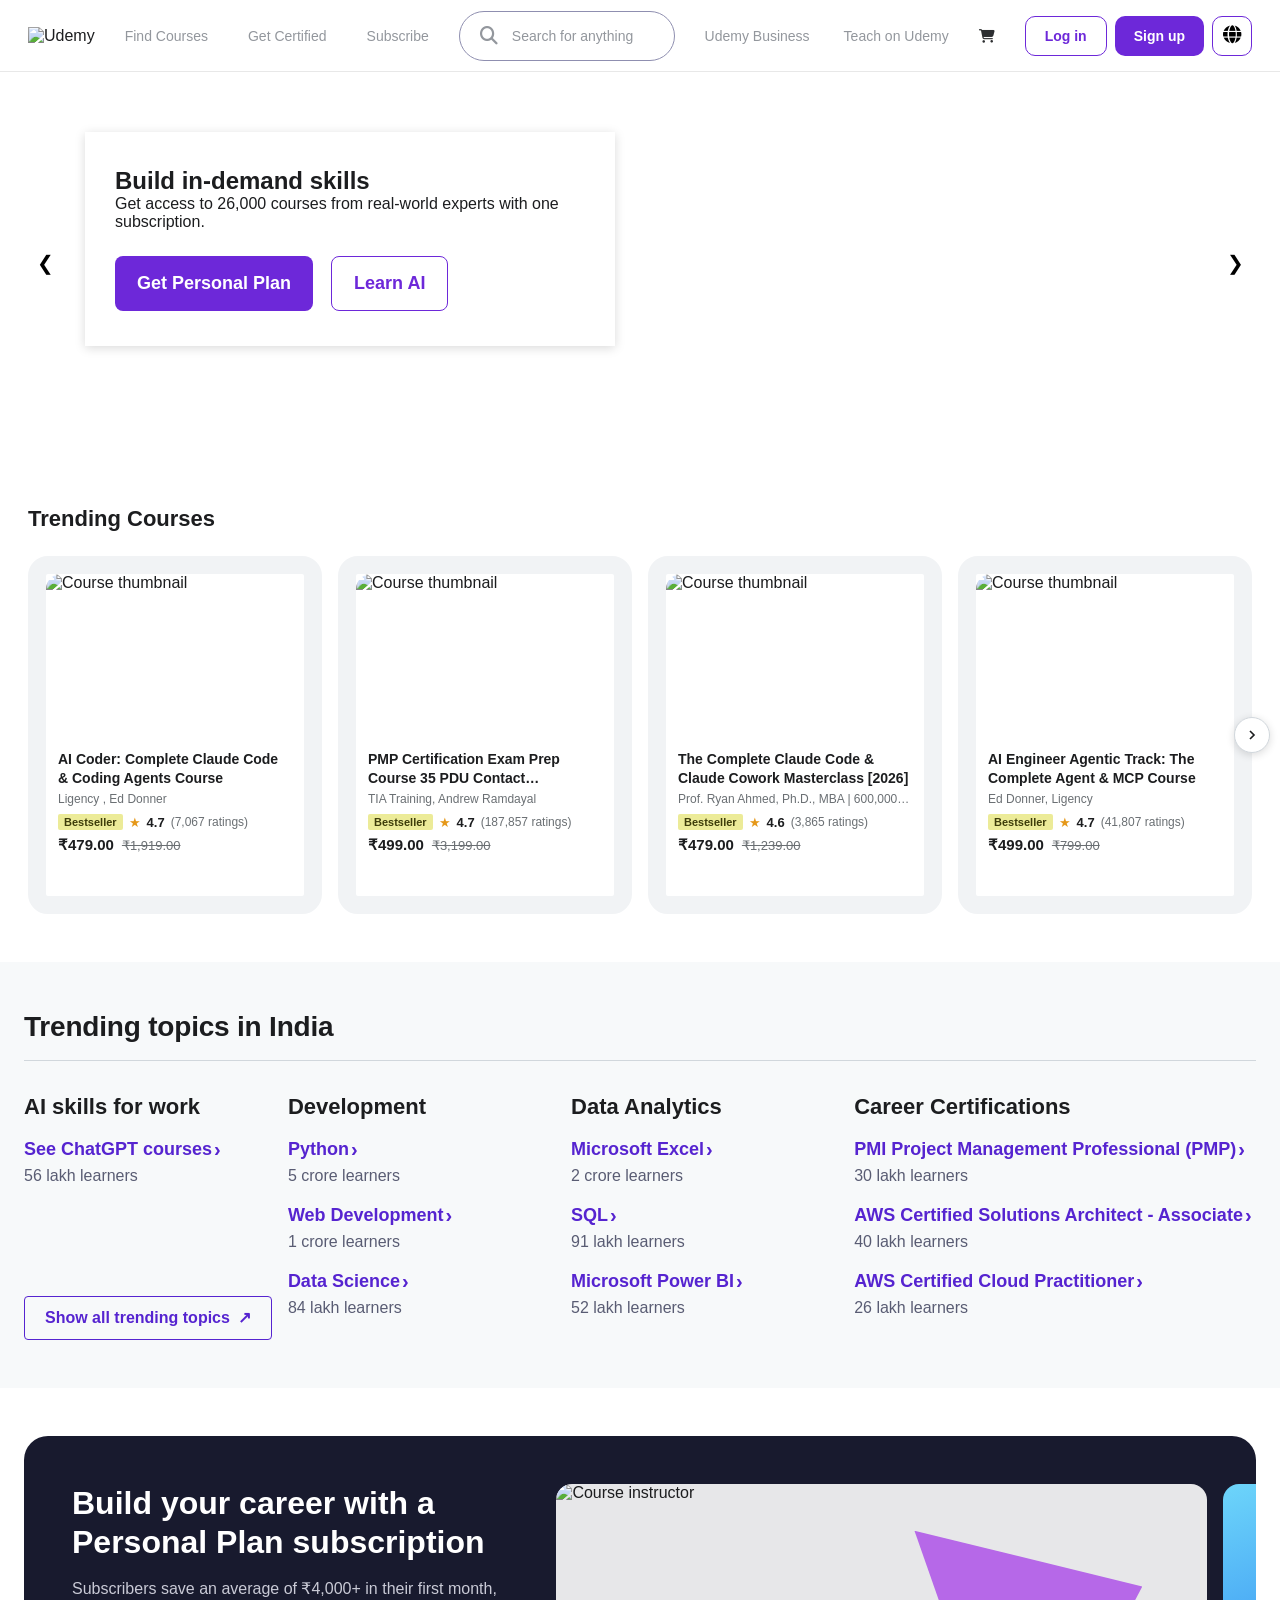
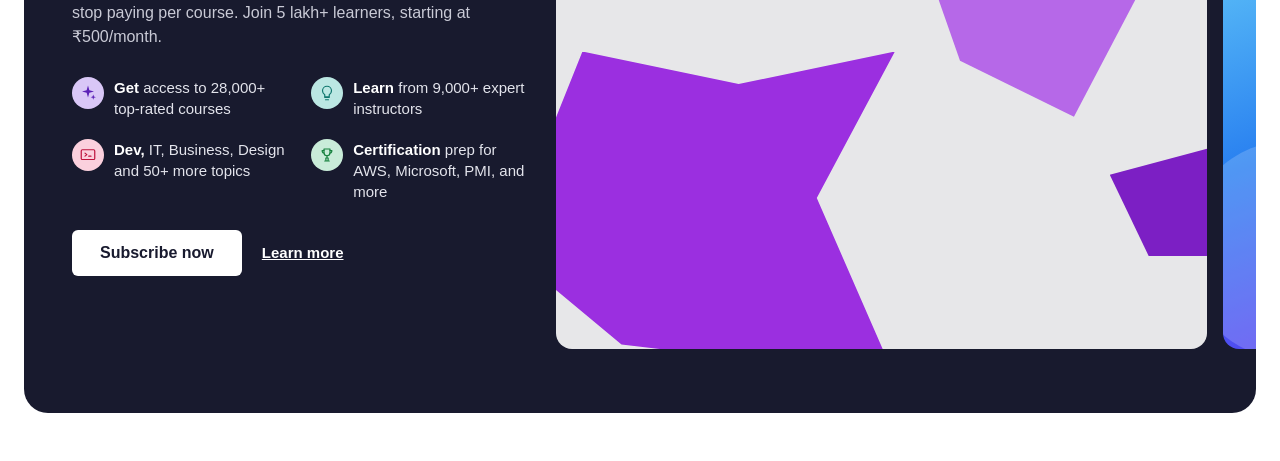
==== index.html @ 100ac258 "first commit" ====
<!DOCTYPE html>
<html lang="en">

<head>
    <meta charset="UTF-8">
    <meta name="viewport" content="width=device-width, initial-scale=1.0">
    <title>Udemy Navbar Clone</title>

    <link rel="stylesheet" href="https://cdnjs.cloudflare.com/ajax/libs/font-awesome/6.5.1/css/all.min.css">

    <link rel="stylesheet" href="style.css">
</head>

<body>

    <nav class="navbar">

        <div class="logo">
            <img src="https://frontends.udemycdn.com/frontends-homepage/staticx/udemy/images/v7/logo-udemy.svg"
                alt="Udemy">
        </div>

        <ul class="nav-links">
            <li><a href="#">Find Courses</a></li>
            <li><a href="#">Get Certified</a></li>
            <li><a href="#">Subscribe</a></li>
        </ul>

        <div class="search-box">
            <i class="fa-solid fa-magnifying-glass"></i>
            <input type="text" placeholder="Search for anything">
        </div>

        <div class="right-links">
            <a href="#">Udemy Business</a>
            <a href="#">Teach on Udemy</a>
        </div>

        <div class="cart">
            <i class="fa-solid fa-cart-shopping"></i>
        </div>

        <div class="right-actions">
        <button class="login-btn">Log in</button>

        <button class="signup-btn">Sign up</button>

        <button class="lang-btn">
            <i class="fa-solid fa-globe"></i>
        </button>
        </div>

    </nav>

    <!-- Section 1 -->
    <section class="hero-slider">
    <button class="nav-btn prev">&#10094;</button>

    <div class="slides">
        <!-- Slide 1 -->
        <div class="slide active slide-1">
            <div class="content-box1">
                <h1>Build in-demand skills</h1>
                <p>
                    Get access to 26,000 courses from real-world experts
                    with one subscription.
                </p>

                <div class="btn-group">
                    <button class="primary-btn">Get Personal Plan</button>
                    <button class="secondary-btn">Learn AI</button>
                </div>
            </div>
        </div>

        <!-- Slide 2 -->
        <div class="slide slide-2">
            <div class="content-box2">
                <h1>Courses from ₹479.00</h1>
                <p>
                    Start building your learning routine today.
                    Offer ends June 18.
                </p>
            </div>
        </div>
    </div>

    <button class="nav-btn next">&#10095;</button>
</section>

<!-- Section 2 -->
<section class="courses-section">
  <h2 class="section-heading">Trending Courses</h2>
 
  <div class="slider-wrapper">
    <!-- Left Arrow -->
    <button class="arrow arrow-left" id="arrowLeft" aria-label="Previous">
      <svg viewBox="0 0 24 24" fill="none" stroke="currentColor" stroke-width="2.5">
        <polyline points="15 18 9 12 15 6"/>
      </svg>
    </button>
 
    <!-- Track clip (hides cards outside view; popups overflow via z-index) -->
    <div class="slider-clip" id="sliderClip">
    <div class="slider-track" id="sliderTrack">
 
      <!-- Card 1 -->
      <div class="course-card" data-index="0">
        <div class="card-thumb">
  <img src="https://img-c.udemycdn.com/course/240x135/7053781_bd4d.jpg" alt="Course thumbnail" style="width:100%;height:100%;object-fit:cover;display:block;">
</div>
        <div class="card-body">
          <div class="card-title">AI Coder: Complete Claude Code &amp; Coding Agents Course</div>
          <div class="card-author">Ligency , Ed Donner</div>
          <div class="card-meta">
            <span class="badge">Bestseller</span>
            <span class="star">★</span>
            <span class="rating-num">4.7</span>
            <span class="rating-count">(7,067 ratings)</span>
          </div>
          <div class="card-price">
            <span class="price-now">₹479.00</span>
            <span class="price-old">₹1,919.00</span>
          </div>
        </div>
        <!-- Popup -->
        <div class="popup">
          <div class="popup-title">AI Coder: Complete Claude Code &amp; Coding Agents Course</div>
          <div class="popup-meta-row">
            <span class="badge badge-green">Bestseller</span>
            <span class="popup-updated">Updated <strong>May 2026</strong></span>
          </div>
          <div class="popup-stats">29.5 total hours · All Levels · Subtitles</div>
          <div class="popup-desc">Complete AI Coder training with Claude Code, coding agents, and multi-model workflows.</div>
          <ul class="popup-bullets">
            <li>Build full coding agents from scratch using Claude</li>
            <li>Master agentic workflows and multi-step pipelines</li>
            <li>Deploy real-world AI-powered coding tools</li>
          </ul>
          <button class="popup-cta">Add to cart</button>
        </div>
      </div>
 
      <!-- Card 2 -->
      <div class="course-card" data-index="1">
        <div class="card-thumb">
  <img src="https://img-c.udemycdn.com/course/240x135/1759114_873a_14.jpg" alt="Course thumbnail" style="width:100%;height:100%;object-fit:cover;display:block;">
</div>
        <div class="card-body">
          <div class="card-title">PMP Certification Exam Prep Course 35 PDU Contact Hours/PDU</div>
          <div class="card-author">TIA Training, Andrew Ramdayal</div>
          <div class="card-meta">
            <span class="badge">Bestseller</span>
            <span class="star">★</span>
            <span class="rating-num">4.7</span>
            <span class="rating-count">(187,857 ratings)</span>
          </div>
          <div class="card-price">
            <span class="price-now">₹499.00</span>
            <span class="price-old">₹3,199.00</span>
          </div>
        </div>
        <div class="popup">
          <div class="popup-title">PMP Certification Exam Prep Course 35 PDU Contact Hours/PDU</div>
          <div class="popup-meta-row">
            <span class="badge badge-green">Bestseller</span>
            <span class="popup-updated">Updated <strong>Apr 2026</strong></span>
          </div>
          <div class="popup-stats">35 total hours · All Levels · Subtitles</div>
          <div class="popup-desc">The most comprehensive PMP exam prep with 35 PDU contact hours and real exam simulations.</div>
          <ul class="popup-bullets">
            <li>Pass the PMP exam on your first attempt</li>
            <li>35 PDU contact hours accepted by PMI</li>
            <li>500+ practice questions with detailed explanations</li>
          </ul>
          <button class="popup-cta">Add to cart</button>
        </div>
      </div>
 
      <!-- Card 3 -->
      <div class="course-card" data-index="2">
        <div class="card-thumb">
  <img src="https://img-c.udemycdn.com/course/240x135/7066971_118a_4.jpg" alt="Course thumbnail" style="width:100%;height:100%;object-fit:cover;display:block;">
</div>
        <div class="card-body">
          <div class="card-title">The Complete Claude Code &amp; Claude Cowork Masterclass [2026]</div>
          <div class="card-author">Prof. Ryan Ahmed, Ph.D., MBA | 600,000+ Stude...</div>
          <div class="card-meta">
            <span class="badge">Bestseller</span>
            <span class="star">★</span>
            <span class="rating-num">4.6</span>
            <span class="rating-count">(3,865 ratings)</span>
          </div>
          <div class="card-price">
            <span class="price-now">₹479.00</span>
            <span class="price-old">₹1,239.00</span>
          </div>
        </div>
        <div class="popup">
          <div class="popup-title">The Complete Claude Code &amp; Claude Cowork Masterclass [2026]</div>
          <div class="popup-meta-row">
            <span class="badge badge-green">Bestseller</span>
            <span class="popup-updated">Updated <strong>May 2026</strong></span>
          </div>
          <div class="popup-stats">22 total hours · Beginner · Subtitles</div>
          <div class="popup-desc">Master Claude Code and Claude Cowork for agentic AI development and autonomous workflows.</div>
          <ul class="popup-bullets">
            <li>Use Claude Code for real-world software projects</li>
            <li>Automate workflows with Claude Cowork</li>
            <li>Build agentic pipelines end-to-end</li>
          </ul>
          <button class="popup-cta">Add to cart</button>
        </div>
      </div>
 
      <!-- Card 4 -->
      <div class="course-card" data-index="3">
        <div class="card-thumb">
  <img src="https://img-c.udemycdn.com/course/240x135/6566789_2e8a_10.jpg" alt="Course thumbnail" style="width:100%;height:100%;object-fit:cover;display:block;">
</div>
        <div class="card-body">
          <div class="card-title">AI Engineer Agentic Track: The Complete Agent &amp; MCP Course</div>
          <div class="card-author">Ed Donner, Ligency</div>
          <div class="card-meta">
            <span class="badge">Bestseller</span>
            <span class="star">★</span>
            <span class="rating-num">4.7</span>
            <span class="rating-count">(41,807 ratings)</span>
          </div>
          <div class="card-price">
            <span class="price-now">₹499.00</span>
            <span class="price-old">₹799.00</span>
          </div>
        </div>
        <div class="popup">
          <div class="popup-title">AI Engineer Agentic Track: The Complete Agent &amp; MCP Course</div>
          <div class="popup-meta-row">
            <span class="badge badge-green">Bestseller</span>
            <span class="popup-updated">Updated <strong>Jun 2026</strong></span>
          </div>
          <div class="popup-stats">18 total hours · Intermediate · Subtitles</div>
          <div class="popup-desc">Build production-ready AI agents and master the Model Context Protocol (MCP) from scratch.</div>
          <ul class="popup-bullets">
            <li>Design and deploy autonomous AI agents</li>
            <li>Implement MCP for multi-model coordination</li>
            <li>Integrate agents with real-world APIs</li>
          </ul>
          <button class="popup-cta">Add to cart</button>
        </div>
      </div>
 
      <!-- Card 5 -->
      <div class="course-card" data-index="4">
        <div class="card-thumb">
  <img src="https://img-c.udemycdn.com/course/240x135/2776760_f176_10.jpg" alt="Course thumbnail" style="width:100%;height:100%;object-fit:cover;display:block;">
</div>
        <div class="card-body">
          <div class="card-title">The AI Engineer Course 2026: Complete AI Engineer Bootcamp</div>
          <div class="card-author">365 Careers</div>
          <div class="card-meta">
            <span class="badge">Bestseller</span>
            <span class="star">★</span>
            <span class="rating-num">4.6</span>
            <span class="rating-count">(21,784 ratings)</span>
          </div>
          <div class="card-price">
            <span class="price-now">₹499.00</span>
            <span class="price-old">₹3,089.00</span>
          </div>
        </div>
        <div class="popup">
          <div class="popup-title">The AI Engineer Course 2026: Complete AI Engineer Bootcamp</div>
          <div class="popup-meta-row">
            <span class="badge badge-green">Bestseller</span>
            <span class="popup-updated">Updated <strong>May 2026</strong></span>
          </div>
          <div class="popup-stats">29.5 total hours · All Levels · Subtitles</div>
          <div class="popup-desc">Complete AI Engineer Training: Python, NLP, Transformers, LLMs, LangChain, Hugging Face, APIs</div>
          <ul class="popup-bullets">
            <li>The course provides the entire toolbox you need to become an AI Engineer</li>
            <li>Understand key Artificial Intelligence concepts and build a solid foundation</li>
            <li>Start coding in Python and learn how to use it for NLP and AI</li>
          </ul>
          <button class="popup-cta">Add to cart</button>
        </div>
      </div>
 
      <!-- Card 6 -->
      <div class="course-card" data-index="5">
        <div class="card-thumb">
  <img src="https://img-c.udemycdn.com/course/240x135/6100015_1979_5.jpg" alt="Course thumbnail" style="width:100%;height:100%;object-fit:cover;display:block;">
</div>
        <div class="card-body">
          <div class="card-title">Machine Learning A-Z: AI, Python &amp; R + ChatGPT Bonus [2026]</div>
          <div class="card-author">Kirill Eremenko, Hadelin de Ponteves</div>
          <div class="card-meta">
            <span class="badge">Bestseller</span>
            <span class="star">★</span>
            <span class="rating-num">4.5</span>
            <span class="rating-count">(182,310 ratings)</span>
          </div>
          <div class="card-price">
            <span class="price-now">₹479.00</span>
            <span class="price-old">₹3,299.00</span>
          </div>
        </div>
        <div class="popup">
          <div class="popup-title">Machine Learning A-Z: AI, Python &amp; R + ChatGPT Bonus [2026]</div>
          <div class="popup-meta-row">
            <span class="badge badge-green">Bestseller</span>
            <span class="popup-updated">Updated <strong>Mar 2026</strong></span>
          </div>
          <div class="popup-stats">44 total hours · All Levels · Subtitles</div>
          <div class="popup-desc">Learn to create Machine Learning algorithms in Python and R with hands-on projects.</div>
          <ul class="popup-bullets">
            <li>Master Machine Learning on Python and R</li>
            <li>Handle advanced ML topics like Reinforcement Learning</li>
            <li>Use ChatGPT as an AI coding companion</li>
          </ul>
          <button class="popup-cta">Add to cart</button>
        </div>
      </div>
 
      <!-- Card 7 -->
      <div class="course-card" data-index="6">
        <div class="card-thumb">
  <img src="https://img-c.udemycdn.com/course/240x135/7029917_06cb.jpg" alt="Course thumbnail" style="width:100%;height:100%;object-fit:cover;display:block;">
</div>
        <div class="card-body">
          <div class="card-title">React – The Complete Guide 2026 (incl. React Router &amp; Redux)</div>
          <div class="card-author">Maximilian Schwarzmüller, Academind</div>
          <div class="card-meta">
            <span class="badge">Bestseller</span>
            <span class="star">★</span>
            <span class="rating-num">4.6</span>
            <span class="rating-count">(218,024 ratings)</span>
          </div>
          <div class="card-price">
            <span class="price-now">₹479.00</span>
            <span class="price-old">₹3,499.00</span>
          </div>
        </div>
        <div class="popup">
          <div class="popup-title">React – The Complete Guide 2026 (incl. React Router &amp; Redux)</div>
          <div class="popup-meta-row">
            <span class="badge badge-green">Bestseller</span>
            <span class="popup-updated">Updated <strong>Apr 2026</strong></span>
          </div>
          <div class="popup-stats">68 total hours · All Levels · Subtitles</div>
          <div class="popup-desc">Dive in and learn React.js from scratch! Learn Reactjs, Hooks, Redux, React Routing, and more.</div>
          <ul class="popup-bullets">
            <li>Build powerful, fast, user-friendly React apps</li>
            <li>Apply React hooks including custom hooks</li>
            <li>Manage state with Redux and React Context</li>
          </ul>
          <button class="popup-cta">Add to cart</button>
        </div>
      </div>
 
      <!-- Card 8 -->
      <div class="course-card" data-index="7">
        <div class="card-thumb">
  <img src="https://img-c.udemycdn.com/course/240x135/5969684_1f82_3.jpg" alt="Course thumbnail" style="width:100%;height:100%;object-fit:cover;display:block;">
</div>
        <div class="card-body">
          <div class="card-title">100 Days of Code: The Complete Python Pro Bootcamp</div>
          <div class="card-author">Dr. Angela Yu, App Brewery</div>
          <div class="card-meta">
            <span class="badge">Bestseller</span>
            <span class="star">★</span>
            <span class="rating-num">4.7</span>
            <span class="rating-count">(312,465 ratings)</span>
          </div>
          <div class="card-price">
            <span class="price-now">₹479.00</span>
            <span class="price-old">₹3,199.00</span>
          </div>
        </div>
        <div class="popup">
          <div class="popup-title">100 Days of Code: The Complete Python Pro Bootcamp</div>
          <div class="popup-meta-row">
            <span class="badge badge-green">Bestseller</span>
            <span class="popup-updated">Updated <strong>Jun 2026</strong></span>
          </div>
          <div class="popup-stats">60 total hours · All Levels · Subtitles</div>
          <div class="popup-desc">Master Python by building 100 projects in 100 days, from web development to data science and AI.</div>
          <ul class="popup-bullets">
            <li>Program in Python professionally</li>
            <li>Build real-world apps: games, apps, websites</li>
            <li>Learn automation, data science, and machine learning</li>
          </ul>
          <button class="popup-cta">Add to cart</button>
        </div>
      </div>
 
    </div><!-- /slider-track -->
    </div><!-- /slider-clip -->
 
    <!-- Right Arrow -->
    <button class="arrow arrow-right" id="arrowRight" aria-label="Next">
      <svg viewBox="0 0 24 24" fill="none" stroke="currentColor" stroke-width="2.5">
        <polyline points="9 18 15 12 9 6"/>
      </svg>
    </button>
  </div>
</section>

<!-- Section 3 -->
  <section class="trending">
    <div class="trending__header">
      <h2 class="trending__heading">Trending topics in India</h2>
    </div>
 
    <div class="trending__grid">
 
      <!-- Column 1: AI skills for work -->
      <div class="topic-col topic-col--ai">
        <h3 class="topic-col__title">AI skills for work</h3>
 
        <div class="topic-item">
          <a href="#" class="topic-item__link">See ChatGPT courses <span class="topic-item__chevron">&rsaquo;</span></a>
          <p class="topic-item__learners">56 lakh learners</p>
        </div>
 
        <button class="show-all-btn">
          Show all trending topics <span class="show-all-btn__icon">&#8599;</span>
        </button>
      </div>
 
      <!-- Column 2: Development -->
      <div class="topic-col">
        <h3 class="topic-col__title">Development</h3>
 
        <div class="topic-item">
          <a href="#" class="topic-item__link">Python <span class="topic-item__chevron">&rsaquo;</span></a>
          <p class="topic-item__learners">5 crore learners</p>
        </div>
 
        <div class="topic-item">
          <a href="#" class="topic-item__link">Web Development <span class="topic-item__chevron">&rsaquo;</span></a>
          <p class="topic-item__learners">1 crore learners</p>
        </div>
 
        <div class="topic-item">
          <a href="#" class="topic-item__link">Data Science <span class="topic-item__chevron">&rsaquo;</span></a>
          <p class="topic-item__learners">84 lakh learners</p>
        </div>
      </div>
 
      <!-- Column 3: Data Analytics -->
      <div class="topic-col">
        <h3 class="topic-col__title">Data Analytics</h3>
 
        <div class="topic-item">
          <a href="#" class="topic-item__link">Microsoft Excel <span class="topic-item__chevron">&rsaquo;</span></a>
          <p class="topic-item__learners">2 crore learners</p>
        </div>
 
        <div class="topic-item">
          <a href="#" class="topic-item__link">SQL <span class="topic-item__chevron">&rsaquo;</span></a>
          <p class="topic-item__learners">91 lakh learners</p>
        </div>
 
        <div class="topic-item">
          <a href="#" class="topic-item__link">Microsoft Power BI <span class="topic-item__chevron">&rsaquo;</span></a>
          <p class="topic-item__learners">52 lakh learners</p>
        </div>
      </div>
 
      <!-- Column 4: Career Certifications -->
      <div class="topic-col topic-col--wide">
        <h3 class="topic-col__title">Career Certifications</h3>
 
        <div class="topic-item">
          <a href="#" class="topic-item__link">PMI Project Management Professional (PMP) <span class="topic-item__chevron">&rsaquo;</span></a>
          <p class="topic-item__learners">30 lakh learners</p>
        </div>
 
        <div class="topic-item">
          <a href="#" class="topic-item__link">AWS Certified Solutions Architect - Associate <span class="topic-item__chevron">&rsaquo;</span></a>
          <p class="topic-item__learners">40 lakh learners</p>
        </div>
 
        <div class="topic-item">
          <a href="#" class="topic-item__link">AWS Certified Cloud Practitioner <span class="topic-item__chevron">&rsaquo;</span></a>
          <p class="topic-item__learners">26 lakh learners</p>
        </div>
      </div>
 
    </div>
  </section>

<!-- Section 4 -->
 <section class="pp-section">
    <div class="pp-card">
 
      <div class="pp-row">
 
        <!-- Text column: 454.4 x 430.93 -->
        <div class="pp-text">
          <h2 class="pp-heading">Build your career with a<br>Personal Plan subscription</h2>
 
          <p class="pp-subcopy">
            Subscribers save an average of &#8377;4,000+ in their first month, stop
            paying per course. Join 5 lakh+ learners, starting at &#8377;500/month.
          </p>
 
          <div class="pp-features">
            <div class="pp-feature">
              <span class="pp-icon pp-icon--purple">
                <svg width="18" height="18" viewBox="0 0 24 24" fill="none">
                  <path d="M12 2L13.8 8.2L20 10L13.8 11.8L12 18L10.2 11.8L4 10L10.2 8.2L12 2Z" fill="currentColor"/>
                  <path d="M19 14L19.9 16.6L22.5 17.5L19.9 18.4L19 21L18.1 18.4L15.5 17.5L18.1 16.6L19 14Z" fill="currentColor"/>
                </svg>
              </span>
              <p><strong>Get</strong> access to 28,000+ top-rated courses</p>
            </div>
 
            <div class="pp-feature">
              <span class="pp-icon pp-icon--teal">
                <svg width="18" height="18" viewBox="0 0 24 24" fill="none">
                  <path d="M9 18H15M10 21H14M12 3C8.7 3 6 5.7 6 9C6 11.2 7.2 13.1 9 14.2V17H15V14.2C16.8 13.1 18 11.2 18 9C18 5.7 15.3 3 12 3Z" stroke="currentColor" stroke-width="1.6" stroke-linecap="round" stroke-linejoin="round"/>
                </svg>
              </span>
              <p><strong>Learn</strong> from 9,000+ expert instructors</p>
            </div>
 
            <div class="pp-feature">
              <span class="pp-icon pp-icon--pink">
                <svg width="18" height="18" viewBox="0 0 24 24" fill="none">
                  <rect x="3" y="5" width="18" height="13" rx="1.5" stroke="currentColor" stroke-width="1.6"/>
                  <path d="M8 9.5L10.5 11.5L8 13.5M13 13.5H16" stroke="currentColor" stroke-width="1.6" stroke-linecap="round" stroke-linejoin="round"/>
                </svg>
              </span>
              <p><strong>Dev,</strong> IT, Business, Design and 50+ more topics</p>
            </div>
 
            <div class="pp-feature">
              <span class="pp-icon pp-icon--mint">
                <svg width="18" height="18" viewBox="0 0 24 24" fill="none">
                  <path d="M8 4H16V9C16 11.2 14.2 13 12 13C9.8 13 8 11.2 8 9V4Z" stroke="currentColor" stroke-width="1.6" stroke-linejoin="round"/>
                  <path d="M16 6H18.5C18.5 8 17 9.3 16 9.3M8 6H5.5C5.5 8 7 9.3 8 9.3M12 13V16M9 20H15M10.5 16H13.5V18.5C13.5 19.3 12.8 20 12 20C11.2 20 10.5 19.3 10.5 18.5V16Z" stroke="currentColor" stroke-width="1.6" stroke-linecap="round" stroke-linejoin="round"/>
                </svg>
              </span>
              <p><strong>Certification</strong> prep for AWS, Microsoft, PMI, and more</p>
            </div>
          </div>
 
          <div class="pp-actions">
            <button class="pp-btn">Subscribe now</button>
            <a href="#" class="pp-link">Learn more</a>
          </div>
        </div>
 
        <!-- Visual column -->
        <div class="pp-visual">
 
          <!-- Main photo: 651 x 465 -->
          <div class="pp-photo">
            <span class="pp-shape pp-shape--1"></span>
            <span class="pp-shape pp-shape--2"></span>
            <span class="pp-shape pp-shape--3"></span>
            <img src="https://encrypted-tbn0.gstatic.com/images?q=tbn:ANd9GcTDhtdyFBlD-p-ZcDNHlPLlvNWn_vE4QTQ8FA&s" alt="Course instructor" class="pp-photo__img">
          </div>
 
          <!-- Decorative bleed panel -->
          <div class="pp-panel">
            <span class="pp-panel__blob pp-panel__blob--1"></span>
            <span class="pp-panel__blob pp-panel__blob--2"></span>
          </div>
 
        </div>
 
      </div>
 
    </div>
  </section>
</body>
<script>
// Section 1
const slides = document.querySelectorAll(".slide");
const next = document.querySelector(".next");
const prev = document.querySelector(".prev");

let index = 0;

function showSlide(i){
    slides.forEach(slide => slide.classList.remove("active"));
    slides[i].classList.add("active");
}

next.addEventListener("click", () => {
    index = (index + 1) % slides.length;
    showSlide(index);
});

prev.addEventListener("click", () => {
    index = (index - 1 + slides.length) % slides.length;
    showSlide(index);
});

setInterval(() => {
    index = (index + 1) % slides.length;
    showSlide(index);
}, 5000);

// Section 2
(function () {
  const track      = document.getElementById('sliderTrack');
  const clip       = document.getElementById('sliderClip');
  const arrowLeft  = document.getElementById('arrowLeft');
  const arrowRight = document.getElementById('arrowRight');

  const CARDS_PER_PAGE = 4;
  const CARD_W  = 294;
  const GAP     = 16;
  const STEP    = (CARD_W + GAP) * CARDS_PER_PAGE;  // 1240px

  const cards     = Array.from(track.querySelectorAll('.course-card'));
  const TOTAL     = cards.length;  // 8
  const MAX_PAGE  = Math.ceil(TOTAL / CARDS_PER_PAGE) - 1;  // 1

  let page = 0;

  /* ── Add caret elements to each popup ── */
  cards.forEach(card => {
    const popup = card.querySelector('.popup');
    if (!popup) return;
    const caretL = document.createElement('div');
    caretL.className = 'popup-caret popup-caret-left';
    const caretR = document.createElement('div');
    caretR.className = 'popup-caret popup-caret-right';
    popup.appendChild(caretL);
    popup.appendChild(caretR);
  });

  /* ── Position popup using fixed coords ── */
  function positionPopup(card) {
    const popup = card.querySelector('.popup');
    if (!popup) return;

    const rect     = card.getBoundingClientRect();
    const popupW   = 300;
    const margin   = 10;

    // Determine which side based on current page visible window
    const firstVisible = page * CARDS_PER_PAGE;
    const lastVisible  = firstVisible + CARDS_PER_PAGE - 1;
    const cardIndex    = parseInt(card.dataset.index, 10);
    const isLastInRow  = cardIndex === lastVisible;

    const caretL = popup.querySelector('.popup-caret-left');
    const caretR = popup.querySelector('.popup-caret-right');

    if (isLastInRow) {
      // Open to the LEFT
      popup.style.left = (rect.left - popupW - margin) + 'px';
      if (caretL) caretL.style.display = 'none';
      if (caretR) caretR.style.display = 'block';
    } else {
      // Open to the RIGHT
      popup.style.left = (rect.right + margin) + 'px';
      if (caretL) caretL.style.display = 'block';
      if (caretR) caretR.style.display = 'none';
    }

    popup.style.top = rect.top + 'px';

    // Clamp vertically so popup doesn't go below viewport
    const popupH = popup.offsetHeight || 340;
    const maxTop = window.innerHeight - popupH - 10;
    if (rect.top > maxTop) {
      popup.style.top = Math.max(10, maxTop) + 'px';
    }
  }

  /* ── Attach hover listeners ── */
  cards.forEach(card => {
    card.addEventListener('mouseenter', () => positionPopup(card));
    card.addEventListener('mousemove',  () => positionPopup(card));
  });

  /* ── Render: slide + arrows ── */
  function render(animate) {
    const offset = page * STEP;
    if (animate === false) {
      track.style.transition = 'none';
    } else {
      track.style.transition = 'transform 0.4s cubic-bezier(0.4,0,0.2,1)';
    }
    track.style.transform = `translateX(-${offset}px)`;

    arrowLeft.classList.toggle('hidden', page === 0);
    arrowRight.classList.toggle('hidden', page >= MAX_PAGE);
  }

  /* ── Arrow clicks ── */
  arrowRight.addEventListener('click', () => {
    if (page < MAX_PAGE) { page++; render(); }
  });
  arrowLeft.addEventListener('click', () => {
    if (page > 0) { page--; render(); }
  });

  /* ── Keyboard ── */
  document.addEventListener('keydown', e => {
    if (e.key === 'ArrowRight') arrowRight.click();
    if (e.key === 'ArrowLeft')  arrowLeft.click();
  });

  /* ── Init ── */
  // Set track total width to hold all 8 cards
  track.style.width    = `${TOTAL * CARD_W + (TOTAL - 1) * GAP}px`;
  track.style.minWidth = track.style.width;

  render(false);
})();
</script>
</html>
---- style.css ----
*{
    margin:0;
    padding:0;
    box-sizing:border-box;
    font-family: Arial, Helvetica, sans-serif;
}

body{
    background:#fff;
}

.navbar{
    height:72px;
    display:flex;
    align-items:center;
    padding:0 28px;
    gap:30px;
    border-bottom:1px solid #e8e8e8;
}

/* Logo */

.logo img{
    width:108px;
    cursor:pointer;
}

/* Left Menu */

.nav-links{
    display:flex;
    list-style:none;
    gap:40px;
}

.nav-links a{
    text-decoration:none;
    color:#93979d;
    font-size:14px;
    font-weight:400;
}

.nav-links a:hover{
    color:#6d28d9;
}

/* Search */

.search-box{
    flex:1;
    max-width:870px;
    height: 50px;
    border:1px solid #8f8fb0;
    border-radius:999px;
    display:flex;
    align-items:center;
    padding:0 20px;
    gap:14px;
}

.search-box i{
    color:#93979d;
    font-size:18px;
}

.search-box input{
    width:100%;
    border:none;
    outline:none;
    font-size:14px;
    color:#93979d;
}

.search-box input::placeholder{
    color:#93979d;
}

/* Right Links */

.right-links{
    display:flex;
    gap:34px;
    white-space:nowrap;
}

.right-links a{
    text-decoration:none;
    color:#93979d;
    font-size:14px;
}

.right-links a:hover{
    color:#6d28d9;
}

/* Cart */

.cart{
    font-size:14px;
    cursor:pointer;
    color:#2d2f31;
}

/* Buttons */

.login-btn{
    height:40px;
    padding:0 19px;
    border:1px solid #6d28d9;
    background:#fff;
    color:#6d28d9;
    border-radius:10px;
    font-size:14px;
    font-weight:700;
    cursor:pointer;
}

.signup-btn{
    height:40px;
    padding:0 19px;
    border:none;
    background:#6d28d9;
    color:#fff;
    border-radius:10px;
    font-size: 14px;
    font-weight:700;
    cursor:pointer;
}

.lang-btn{
    width:40px;
    height:40px;
    padding: 0 10;
    border:1px solid #6d28d9;
    background:#fff;
    border-radius:10px;
    font-size:18px;
    cursor:pointer;
}

.right-actions{
    display:flex;
    align-items:center;
    gap:8px;
}

/* Section 1 */
.hero-slider{
    width:1280px;
    height:382px;
    margin:0 auto;
    position:relative;
    overflow:hidden;
}

.slides{
    width:100%;
    height:100%;
    position:relative;
}

.slide{
    width:100%;
    height:100%;
    position:absolute;
    top:0;
    left:0;
    opacity:0;
    transition:.5s ease;
    background-size:cover;
    background-position:center;
}

.slide.active{
    opacity:1;
}

.slide-1{
    background:
    url("https://img-c.udemycdn.com/notices/home_carousel_slide/image/e617b016-c18a-4e52-bc24-527ade711899.jpg");
}

.slide-2{
    background:
    url("https://img-c.udemycdn.com/notices/home_carousel_slide/image/8f25ddcd-6af2-4bdc-a1ed-b44f59db2854.jpg");
}

.content-box1{
    width:530px;
    background:#fff;
    padding:35px 30px;
    position:absolute;
    top:60px;
    left:85px;
    box-shadow:0 2px 10px rgba(0,0,0,.15);
}

.content-box2{
    width:530px;
    background:#fff;
    padding:35px 30px;
    position:absolute;
    top:60px;
    left:85px;
    box-shadow:0 2px 10px rgba(0,0,0,.15);
}


.content-box h1{
    font-size:30px;
    color:#2d2f31;
    margin-bottom:18px;
}

.content-box p{
    font-size:12px;
    line-height:1.6;
    color:#4d4f5c;
}

.btn-group{
    margin-top:25px;
    display:flex;
    gap:18px;
}

.primary-btn{
    background:#6d28d9;
    color:#fff;
    border:none;
    padding:16px 22px;
    border-radius:8px;
    font-size:18px;
    font-weight:700;
    cursor:pointer;
}

.secondary-btn{
    background:#fff;
    color:#6d28d9;
    border:1px solid #6d28d9;
    padding:16px 22px;
    border-radius:8px;
    font-size:18px;
    font-weight:700;
    cursor:pointer;
}

.nav-btn{
    position:absolute;
    top:50%;
    transform:translateY(-50%);
    width:50px;
    height:50px;
    border:none;
    border-radius:50%;
    background:#fff;
    font-size:20px;
    cursor:pointer;
    z-index:10;
}

.prev{
    left:20px;
}

.next{
    right:20px;
}

/* section 2 */
/* ── RESET ── */
*, *::before, *::after { box-sizing: border-box; margin: 0; padding: 0; }

body {
  font-family: "Udemy Sans", -apple-system, BlinkMacSystemFont, "Segoe UI", Roboto, sans-serif;
  background: #f7f9fa;
  color: #1c1d1f;
}

/* ── SECTION ── */
.courses-section {
  width: 1280px;
  min-height: 506.33px;
  padding: 48px 28px;
  background: #fff;
  margin: 0 auto;
  position: relative;
  /* overflow hidden here hides the off-screen cards */
  overflow: hidden;
}

/* ── HEADING ── */
.section-heading {
  width: 248.42px;
  height: 33.89px;
  font-size: 22px;
  font-weight: 700;
  line-height: 33.89px;
  color: #1c1d1f;
  margin-bottom: 20px;
  white-space: nowrap;
  overflow: hidden;
}

/* ── SLIDER WRAPPER ── */
.slider-wrapper {
  position: relative;
  display: flex;
  align-items: center;
  /* allow popups and arrows to overflow */
  overflow: visible;
}

/* ── ARROWS ── */
.arrow {
  position: absolute;
  z-index: 50;
  width: 36px;
  height: 36px;
  border-radius: 50%;
  border: 1px solid #d1d7dc;
  background: #fff;
  display: flex;
  align-items: center;
  justify-content: center;
  cursor: pointer;
  box-shadow: 0 2px 8px rgba(0,0,0,0.14);
  transition: background 0.15s, opacity 0.2s;
  flex-shrink: 0;
}
.arrow:hover { background: #f7f9fa; }
.arrow svg { width: 16px; height: 16px; color: #1c1d1f; }
.arrow.hidden { opacity: 0; pointer-events: none; }

.arrow-left  { left: -18px; }
.arrow-right { right: -18px; }

/* ── CLIP ── */
/* Clips overflowing cards but NOT popups (popups escape via JS absolute positioning) */
.slider-clip {
  width: 1224px; /* 4 × 294 + 3 × 16 */
  flex-shrink: 0;
  overflow: hidden;
  /* allow popup hover to work even when pointer drifts slightly outside clip */
  position: relative;
}

/* ── TRACK ── */
.slider-track {
  display: flex;
  gap: 16px;
  will-change: transform;
  /* width set by JS */
}

/* ── CARD ── */
.course-card {
  width: 294px;
  min-width: 294px;
  height: 358.44px;
  border: 18px solid #f1f3f5;
  background: #fff;
  position: relative;
  cursor: pointer;
  flex-shrink: 0;
  transition: box-shadow 0.2s;
  z-index: 1;
  border-radius: 20px;
  border-style: solid;
}
.course-card:hover {
  box-shadow: 0 4px 20px rgba(0,0,0,0.18);
  z-index: 30;
}

/* ── THUMBNAIL ── */
.card-thumb {
  width: 100%;
  height: 166px;
  position: relative;
  overflow: hidden;
  flex-shrink: 0;
  border-radius: 15px;
}

/* Thumb themes */
.thumb-1 { background: linear-gradient(135deg, #c0392b 0%, #922b21 100%); }
.thumb-2 { background: linear-gradient(180deg, #87ceeb 0%, #c8e8f8 55%, #d4c8a8 56%, #bfb08a 100%); }
.thumb-3 { background: #1a1a1a; }
.thumb-4 { background: linear-gradient(135deg, #e83e8c 0%, #e84c30 100%); }
.thumb-5 { background: linear-gradient(160deg, #0d1b4b 0%, #0a3276 40%, #1565c0 70%, #1e88e5 100%); }
.thumb-6 { background: linear-gradient(135deg, #1a1a2e 0%, #16213e 50%, #0f3460 100%); }
.thumb-7 { background: linear-gradient(135deg, #20232a 0%, #282c34 100%); }
.thumb-8 { background: linear-gradient(135deg, #1a237e 0%, #283593 50%, #303f9f 100%); }

/* grid overlay for thumb-3 */
.thumb-3::before {
  content: '';
  position: absolute;
  inset: 0;
  background:
    repeating-linear-gradient(0deg, transparent, transparent 18px, rgba(255,150,50,0.08) 18px, rgba(255,150,50,0.08) 19px),
    repeating-linear-gradient(90deg, transparent, transparent 18px, rgba(255,150,50,0.08) 18px, rgba(255,150,50,0.08) 19px);
  pointer-events: none;
}

/* ── THUMB ELEMENTS ── */
.thumb-icons {
  position: absolute;
  bottom: 10px;
  left: 10px;
  display: flex;
  gap: 4px;
  z-index: 2;
}
.thumb-icons-br { left: auto; right: 10px; bottom: 10px; }
.thumb-icons-bl { left: 10px; bottom: 10px; }

.t-icon {
  width: 30px;
  height: 30px;
  border-radius: 6px;
  display: flex;
  align-items: center;
  justify-content: center;
  font-size: 14px;
  font-weight: 700;
  flex-shrink: 0;
}
.t-gray    { background: #636e72; color: #fff; }
.t-teal    { background: #00b894; color: #fff; }
.t-orange-cl { background: #cc785c; color: #fff; }
.t-blue    { background: #0984e3; color: #fff; }
.t-dark    { background: #2d3436; color: #fff; }
.t-yellow  { background: #f0a040; color: #fff; }
.t-white   { background: #fff; color: #2d3436; border: 1px solid #e0e0e0; }
.t-ltblue  { background: #74b9ff; color: #fff; }

/* Fake person placeholder */
.thumb-person {
  position: absolute;
  right: 16px;
  bottom: 0;
  width: 96px;
  height: 140px;
}
.thumb-person::before {
  content: '';
  position: absolute;
  top: 0;
  left: 50%;
  transform: translateX(-50%);
  width: 58px;
  height: 64px;
  border-radius: 50% 50% 44% 44%;
}
.thumb-person::after {
  content: '';
  position: absolute;
  top: 56px;
  left: 50%;
  transform: translateX(-50%);
  width: 90px;
  height: 100px;
  border-radius: 50px 50px 10px 10px;
}
.p1::before { background: #c89070; } .p1::after { background: #2c3e50; }
.p2::before { background: #c8a888; } .p2::after { background: #2c3e50; }
.p3::before { background: #b88868; } .p3::after { background: #1a2a3a; }
.p4::before { background: #c8a080; } .p4::after { background: #2563eb; }
.p6::before { background: #d4a880; } .p6::after { background: #1e3a5f; }
.p7::before { background: #c0a880; } .p7::after { background: #20232a; }
.p8::before { background: #e8b090; } .p8::after { background: #6a0572; }

/* PMP signpost */
.thumb-signpost {
  position: absolute;
  top: 18px;
  left: 50%;
  transform: translateX(-50%);
  display: flex;
  flex-direction: column;
  align-items: center;
  z-index: 2;
}
.sign-arm {
  width: 60px; height: 22px;
  background: #7d6b50;
  border-radius: 3px;
  margin-bottom: 4px;
  position: relative;
}
.sign-arm.sign-left::before {
  content: '';
  position: absolute;
  left: -10px; top: 0;
  border-top: 11px solid transparent;
  border-bottom: 11px solid transparent;
  border-right: 10px solid #7d6b50;
}
.sign-arm.sign-right { background: #a08060; margin-bottom: 0; }
.sign-arm.sign-right::after {
  content: '';
  position: absolute;
  right: -10px; top: 0;
  border-top: 11px solid transparent;
  border-bottom: 11px solid transparent;
  border-left: 10px solid #a08060;
}
.sign-post { width: 5px; height: 70px; background: #6b5a3e; }

.sky-city {
  position: absolute; bottom: 0; left: 0; right: 0; height: 30px;
  background: #c8c0a8;
}
.sky-city::before {
  content: '';
  position: absolute;
  bottom: 30px; left: 0; right: 0; height: 40px;
  background: repeating-linear-gradient(90deg, #b0a898 0px, #b0a898 14px, transparent 14px, transparent 18px, #a09888 18px, #a09888 28px, transparent 28px, transparent 32px);
}

/* Claude Code text */
.thumb-claude-text {
  position: absolute;
  top: 50%; left: 50%;
  transform: translate(-50%, -50%);
  text-align: center;
}
.ct-line {
  font-size: 22px; font-weight: 900;
  color: #f0a040;
  letter-spacing: 1px;
  text-shadow: 0 0 20px rgba(240,160,64,0.6);
  line-height: 1.3;
}

/* AI Globe */
.thumb-ai-globe {
  position: absolute; inset: 0;
  background: radial-gradient(circle at 60% 40%, #1e88e5, #0d47a1 50%, #01579b 80%, #0a1628 100%);
}
.thumb-ai-globe::before {
  content: '';
  position: absolute;
  top: 50%; left: 50%;
  transform: translate(-50%, -50%);
  width: 90px; height: 90px;
  border: 2px solid rgba(100,200,255,0.4);
  border-radius: 50%;
  box-shadow: 0 0 30px rgba(100,200,255,0.3), inset 0 0 30px rgba(0,100,200,0.3);
}
.thumb-ai-globe::after {
  content: '🤖';
  position: absolute;
  top: 50%; left: 50%;
  transform: translate(-50%, -50%);
  font-size: 36px;
  filter: drop-shadow(0 0 10px rgba(100,200,255,0.8));
}
.thumb-brand-tag {
  position: absolute;
  bottom: 10px; left: 50%;
  transform: translateX(-50%);
  background: rgba(255,255,255,0.92);
  padding: 4px 10px;
  border-radius: 4px;
  font-size: 13px; font-weight: 700;
  color: #1c1d1f;
  white-space: nowrap;
}
.thumb-brand-tag span { color: #1a73e8; }

/* Neural / ML */
.thumb-neural {
  position: absolute; inset: 0;
  background: radial-gradient(circle at 50% 50%, #0f3460 0%, #1a1a2e 100%);
}
.thumb-neural::after {
  content: '🧠';
  position: absolute;
  top: 50%; left: 50%;
  transform: translate(-50%, -50%);
  font-size: 48px; opacity: 0.6;
}

/* React */
.thumb-react-logo {
  position: absolute;
  top: 50%; left: 50%;
  transform: translate(-50%, -50%);
  font-size: 64px;
  color: #61dafb;
  text-shadow: 0 0 30px rgba(97,218,251,0.6);
  z-index: 2;
}

/* Python */
.thumb-python-logo {
  position: absolute;
  top: 50%; left: 50%;
  transform: translate(-50%, -50%);
  font-size: 56px;
  z-index: 2;
}

/* ── CARD BODY ── */
.card-body { padding: 10px 12px 14px; }

.card-title {
  font-size: 14px; font-weight: 700;
  line-height: 1.35; color: #1c1d1f;
  margin-bottom: 4px;
  display: -webkit-box;
  -webkit-line-clamp: 2;
  -webkit-box-orient: vertical;
  overflow: hidden;
  height: 38px;
}
.card-author {
  font-size: 12px; color: #6a6f73;
  margin-bottom: 8px;
  white-space: nowrap; overflow: hidden; text-overflow: ellipsis;
}
.card-meta {
  display: flex; align-items: center; gap: 6px;
  margin-bottom: 6px; flex-wrap: nowrap;
}
.badge {
  background: #eceb98; color: #3d3c0a;
  font-size: 11px; font-weight: 700;
  padding: 2px 6px; border-radius: 2px;
  white-space: nowrap; flex-shrink: 0;
}
.star { color: #e59819; font-size: 13px; }
.rating-num { font-size: 13px; font-weight: 700; color: #1c1d1f; }
.rating-count {
  font-size: 12px; color: #6a6f73;
  white-space: nowrap; overflow: hidden; text-overflow: ellipsis;
}
.card-price { display: flex; align-items: center; gap: 8px; }
.price-now  { font-size: 15px; font-weight: 700; color: #1c1d1f; }
.price-old  { font-size: 13px; color: #6a6f73; text-decoration: line-through; }

/* ── POPUP ── */
/* Popups are repositioned by JS; they escape clip via fixed-like stacking */
.popup {
  display: none;
  position: fixed; /* fixed so it escapes overflow:hidden on .courses-section */
  width: 300px;
  background: #fff;
  border: 1px solid #d1d7dc;
  box-shadow: 0 4px 28px rgba(0,0,0,0.20);
  padding: 20px;
  z-index: 999;
  pointer-events: none;
}

.course-card:hover .popup {
  display: block;
  pointer-events: auto;
}

/* Caret arrow — direction toggled by JS adding .pop-left class to card */
.popup-caret {
  position: absolute;
  top: 28px;
  width: 0; height: 0;
}
/* Default: caret on left edge (popup is to the right of card) */
.popup-caret-left {
  left: -8px;
  border-top: 8px solid transparent;
  border-bottom: 8px solid transparent;
  border-right: 8px solid #d1d7dc;
}
.popup-caret-left::after {
  content: '';
  position: absolute;
  top: -7px; left: 2px;
  border-top: 7px solid transparent;
  border-bottom: 7px solid transparent;
  border-right: 7px solid #fff;
}
/* Flipped: caret on right edge (popup is to the left of card) */
.popup-caret-right {
  right: -8px;
  border-top: 8px solid transparent;
  border-bottom: 8px solid transparent;
  border-left: 8px solid #d1d7dc;
}
.popup-caret-right::after {
  content: '';
  position: absolute;
  top: -7px; right: 2px;
  border-top: 7px solid transparent;
  border-bottom: 7px solid transparent;
  border-left: 7px solid #fff;
}

.popup-title {
  font-size: 15px; font-weight: 700;
  color: #1c1d1f; line-height: 1.35;
  margin-bottom: 10px;
}
.popup-meta-row {
  display: flex; align-items: center; gap: 8px;
  margin-bottom: 6px;
}
.badge-green {
  background: #e8f5e9; color: #2e7d32;
  font-size: 11px; font-weight: 700;
  padding: 2px 8px; border-radius: 2px;
}
.popup-updated { font-size: 13px; color: #1c1d1f; }
.popup-updated strong { color: #1c7c54; }
.popup-stats { font-size: 12px; color: #6a6f73; margin-bottom: 10px; }
.popup-desc {
  font-size: 13px; color: #1c1d1f;
  line-height: 1.5; margin-bottom: 10px;
}
.popup-bullets { list-style: none; padding: 0; margin-bottom: 14px; }
.popup-bullets li {
  font-size: 13px; color: #1c1d1f;
  padding-left: 20px; position: relative;
  margin-bottom: 6px; line-height: 1.45;
}
.popup-bullets li::before {
  content: '✓';
  position: absolute; left: 0;
  color: #1c1d1f; font-weight: 700;
}
.popup-cta {
  display: block; width: 100%;
  background: #7c3aed; color: #fff;
  border: none; padding: 12px 0;
  border-radius: 4px;
  font-size: 15px; font-weight: 700;
  cursor: pointer;
  transition: background 0.15s;
}
.popup-cta:hover { background: #6d28d9; }

/* Section 3 */
* {
  margin: 0;
  box-sizing: border-box;
}

body {
  background: #ffffff;
}

.trending {
  width: 1280px;
  max-width: 100%;
  height: 425.83px;
  margin: 0 auto;
  padding: 48px 24px;
  background: #f7f9fa;
  font-family: 'Udemy Sans', -apple-system, BlinkMacSystemFont, 'Segoe UI',
    Roboto, Helvetica, Arial, sans-serif;
  color: #1c1d1f;
}

/* ---------- Header + divider ---------- */

.trending__header {
  width: 1232px;
  height: 50.89px;
  padding: 0 0 16px;
  border-bottom: 1px solid #d1d7dc;
}

.trending__heading {
  font-size: 28px;
  line-height: 33.89px;
  font-weight: 700;
  letter-spacing: -0.2px;
}

/* ---------- Grid of columns ---------- */

.trending__grid {
  display: flex;
  margin-top: 32px;
  gap: 32px;
}

.topic-col {
  display: flex;
  flex-direction: column;
  flex: 1 1 0;
  min-width: 0;
}

/* First column matches the exact spec size */
.topic-col--ai {
  width: 231.89px;
  height: 246.94px;
  flex: 0 0 231.89px;
}

/* Career Certifications needs more room for long titles */
.topic-col--wide {
  flex: 1.6 1 0;
}

.topic-col__title {
  font-size: 22px;
  line-height: 28px;
  font-weight: 700;
  margin-bottom: 16px;
}

/* ---------- Individual topic items ---------- */

.topic-item {
  margin-bottom: 16px;
}

.topic-item__link {
  display: inline-flex;
  align-items: center;
  gap: 2px;
  font-size: 18px;
  line-height: 24px;
  font-weight: 700;
  color: #5624d0;
  text-decoration: none;
}

.topic-item__link:hover {
  text-decoration: underline;
}

.topic-item__link .topic-item__chevron {
  display: inline;
  font-weight: 700;
  font-size: 20px;
  line-height: 1;
  background: none;
  border-radius: 0;
  position: static;
  padding: 0;
}

.topic-item__learners {
  margin-top: 4px;
  font-size: 16px;
  line-height: 22px;
  color: #595c73;
}

/* ---------- "Show all trending topics" button ---------- */

.show-all-btn {
  margin-top: auto;
  width: fit-content;
  display: inline-flex;
  align-items: center;
  gap: 8px;
  padding: 12px 20px;
  background: transparent;
  border: 1px solid #5624d0;
  border-radius: 4px;
  color: #5624d0;
  font-family: inherit;
  font-size: 16px;
  font-weight: 700;
  white-space: nowrap;
  overflow: visible;
  cursor: pointer;
}

.show-all-btn:hover {
  background: #f3effc;
}

.show-all-btn .show-all-btn__icon {
  display: inline;
  font-size: 16px;
  line-height: 1;
  background: none;
  border-radius: 0;
  position: static;
  width: auto;
  height: auto;
  padding: 0;
  flex-shrink: 0;
}

/* ---------- Responsive fallback ---------- */

@media (max-width: 1280px) {
  .trending,
  .trending__header {
    width: 100%;
  }

  .trending {
    height: auto;
  }
}

@media (max-width: 900px) {
  .trending__grid {
    flex-wrap: wrap;
    row-gap: 24px;
  }

  .topic-col,
  .topic-col--ai,
  .topic-col--wide {
    flex: 1 1 100%;
    width: 100%;
    height: auto;
  }
}

/* Section 4 */
.pp-section {
  width: 1280px;
  max-width: 100%;
  margin: 48px auto;
  padding: 0 24px;
  font-family: 'Udemy Sans', -apple-system, BlinkMacSystemFont, 'Segoe UI',
    Roboto, Helvetica, Arial, sans-serif;
}

/* ---------- Dark card ---------- */

.pp-card {
  width: 1232px;
  max-width: 100%;
  height: 577px;
  padding: 48px 48px 6px;
  background: #181a2e;
  border-radius: 24px;
  overflow: hidden;
  position: relative;
}

.pp-row {
  display: flex;
  align-items: flex-start;
  gap: 30px;
  height: 100%;
}

/* ---------- Text column ---------- */

.pp-text {
  width: 454.4px;
  flex: 0 0 454.4px;
}

.pp-heading {
  color: #ffffff;
  font-size: 32px;
  line-height: 1.2;
  font-weight: 700;
  margin-bottom: 16px;
}

.pp-subcopy {
  color: #c9cad6;
  font-size: 16px;
  line-height: 1.5;
  margin-bottom: 28px;
}

.pp-features {
  display: grid;
  grid-template-columns: 1fr 1fr;
  column-gap: 24px;
  row-gap: 20px;
  margin-bottom: 28px;
}

.pp-feature {
  display: flex;
  align-items: flex-start;
  gap: 10px;
}

.pp-feature p {
  color: #e3e4ec;
  font-size: 15px;
  line-height: 1.4;
}

.pp-feature strong {
  color: #ffffff;
  font-weight: 700;
}

.pp-icon {
  flex-shrink: 0;
  width: 32px;
  height: 32px;
  border-radius: 50%;
  display: flex;
  align-items: center;
  justify-content: center;
}

.pp-icon--purple { background: #d9c7f7; color: #5b21b6; }
.pp-icon--teal   { background: #bbe7e3; color: #0f766e; }
.pp-icon--pink   { background: #fbd0dd; color: #be123c; }
.pp-icon--mint   { background: #c9ecd9; color: #15803d; }

.pp-actions {
  display: flex;
  align-items: center;
  gap: 20px;
}

.pp-btn {
  background: #ffffff;
  color: #181a2e;
  border: none;
  border-radius: 6px;
  font-family: inherit;
  font-size: 16px;
  font-weight: 700;
  padding: 14px 28px;
  cursor: pointer;
}

.pp-btn:hover {
  background: #e9e9f0;
}

.pp-link {
  color: #ffffff;
  font-size: 15px;
  font-weight: 700;
  text-decoration: underline;
}

/* ---------- Visual column ---------- */

.pp-visual {
  display: flex;
  align-items: flex-start;
  gap: 16px;
  flex: 1 1 auto;
  min-width: 0;
  height: 100%;
  position: relative;
}

.pp-photo {
  width: 651px;
  height: 465px;
  flex: 0 0 651px;
  border-radius: 16px;
  background: #e7e7e9;
  position: relative;
  overflow: hidden;
}

.pp-photo__img {
  width: 100%;
  height: 100%;
  object-fit: cover;
  position: relative;
  z-index: 2;
  display: block;
}

/* Decorative purple polygon shapes layered behind the photo */
.pp-shape {
  position: absolute;
  background: #9b2fe0;
  z-index: 1;
}

.pp-shape--1 {
  width: 60%;
  height: 70%;
  left: -8%;
  bottom: -6%;
  clip-path: polygon(20% 0%, 60% 10%, 100% 0%, 80% 45%, 100% 100%, 30% 90%, 0% 60%);
  background: #9b2fe0;
}

.pp-shape--2 {
  width: 35%;
  height: 40%;
  right: 10%;
  top: 10%;
  clip-path: polygon(0% 0%, 100% 30%, 70% 100%, 20% 70%);
  background: #b15ae8;
  opacity: 0.9;
}

.pp-shape--3 {
  width: 20%;
  height: 25%;
  right: -5%;
  bottom: 20%;
  clip-path: polygon(0% 30%, 100% 0%, 100% 100%, 30% 100%);
  background: #7c1fc4;
}

/* Decorative right-edge panel — bleeds flush to the card's rounded
   corner by cancelling out the card's right padding (48px) */
.pp-panel {
  flex: 0 0 auto;
  width: 160px;
  height: 465px;
  margin-right: -48px;
  border-radius: 16px;
  background: linear-gradient(160deg, #6dd5fa 0%, #2980f0 55%, #5b3df0 100%);
  position: relative;
  overflow: hidden;
}

.pp-panel__blob {
  position: absolute;
  border-radius: 50%;
  background: rgba(255, 255, 255, 0.18);
}

.pp-panel__blob--1 {
  width: 220px;
  height: 220px;
  left: -40px;
  top: 55%;
}

.pp-panel__blob--2 {
  width: 140px;
  height: 140px;
  right: -30px;
  bottom: -20px;
  background: rgba(255, 255, 255, 0.25);
}

/* ---------- Responsive fallback ---------- */

@media (max-width: 1280px) {
  .pp-card {
    width: 100%;
  }
}

@media (max-width: 1100px) {
  .pp-card {
    height: auto;
    padding: 40px 32px;
  }

  .pp-row {
    flex-wrap: wrap;
    height: auto;
  }

  .pp-text {
    width: 100%;
    flex: 1 1 100%;
  }

  .pp-visual {
    width: 100%;
    flex: 1 1 100%;
  }
}

@media (max-width: 760px) {
  .pp-visual {
    flex-direction: column;
  }

  .pp-photo,
  .pp-panel {
    width: 100%;
    flex: 1 1 100%;
  }

  .pp-panel {
    margin-right: 0;
    height: 160px;
  }

  .pp-features {
    grid-template-columns: 1fr;
  }
}
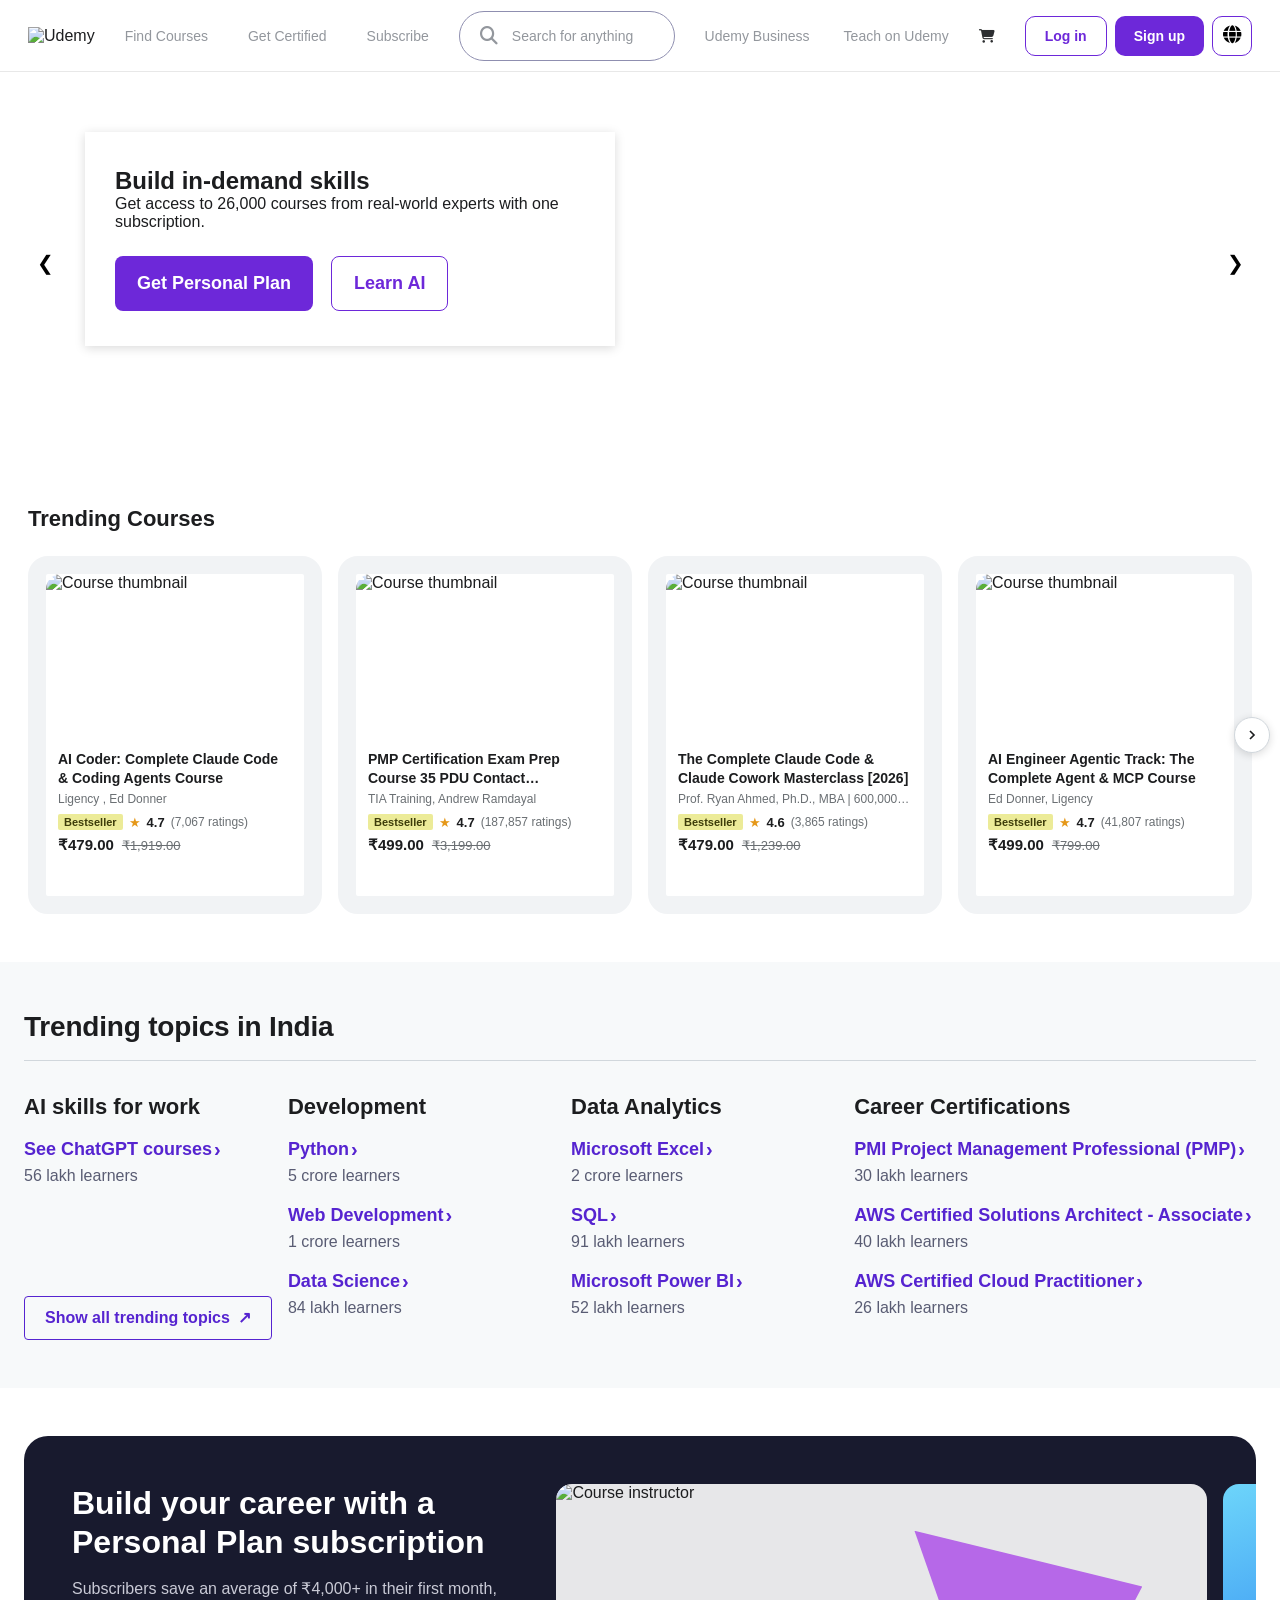
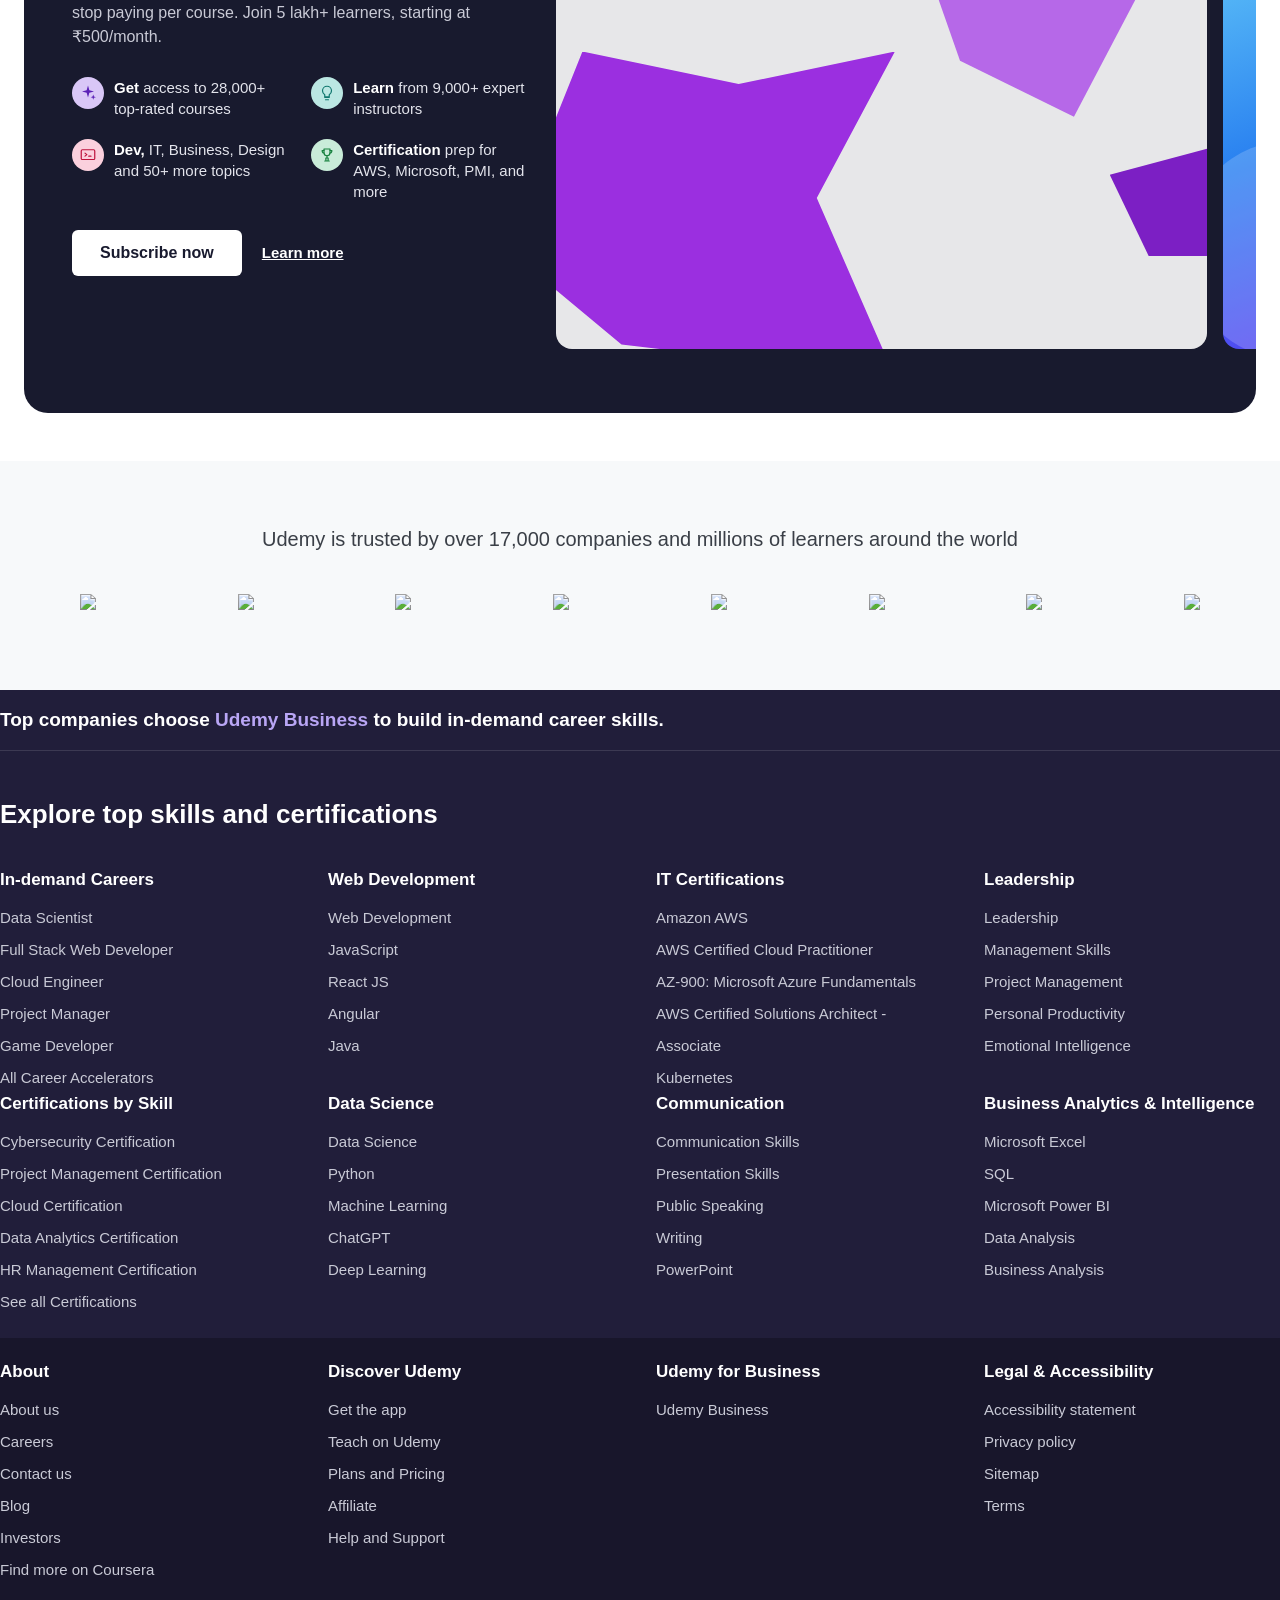
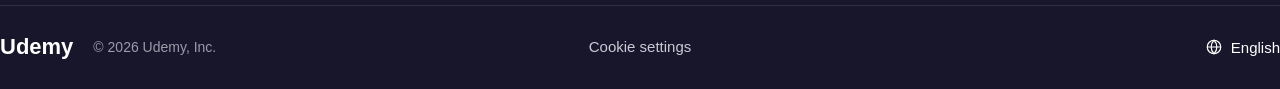
==== commit 6a82f52a: "Y" ====
--- a/index.html
+++ b/index.html
@@ -575,6 +575,251 @@
  
     </div>
   </section>
+
+<!-- Section 5 -->
+ <section class="tl-section">
+    <div class="tl-content">
+ 
+      <h2 class="tl-heading">
+        Udemy is trusted by over 17,000 companies and millions of learners around the world
+      </h2>
+ 
+      <!--
+        NOTE: Real company logos (Volkswagen, Samsung, Cisco, Vimeo, P&G,
+        HPE, Citi, Ericsson) are trademarked assets and can't be recreated
+        here. Each slot below is a placeholder sized to the 48x48 spec —
+        swap the <span class="tl-logo__placeholder"> for the official
+        <img src="..."> or inline <svg> from each company's real brand/
+        press kit once you have licensed access to those files.
+      -->
+      <div class="tl-logos">
+ 
+        <div class="tl-logo">
+          <img src="https://cms-images.udemycdn.com/96883mtakkm8/3E0eIh3tWHNWADiHNBmW4j/3444d1a4d029f283aa7d10ccf982421e/volkswagen_logo.svg">
+        </div>
+ 
+        <div class="tl-logo">
+          <img src="https://cms-images.udemycdn.com/96883mtakkm8/2pNyDO0KV1eHXk51HtaAAz/090fac96127d62e784df31e93735f76a/samsung_logo.svg">
+        </div>
+ 
+        <div class="tl-logo">
+          <img src="https://cms-images.udemycdn.com/96883mtakkm8/3YzfvEjCAUi3bKHLW2h1h8/ec478fa1ed75f6090a7ecc9a083d80af/cisco_logo.svg">
+        </div>
+ 
+        <div class="tl-logo">
+          <img src="https://cms-images.udemycdn.com/96883mtakkm8/23XnhdqwGCYUhfgIJzj3PM/77259d1ac2a7d771c4444e032ee40d9e/vimeo_logo_resized-2.svg">
+        </div>
+ 
+        <div class="tl-logo">
+          <img src="https://cms-images.udemycdn.com/96883mtakkm8/1UUVZtTGuvw23MwEnDPUr3/2683579ac045486a0aff67ce8a5eb240/procter_gamble_logo.svg">
+        </div>
+ 
+        <div class="tl-logo">
+          <img src="https://cms-images.udemycdn.com/96883mtakkm8/1GoAicYDYxxRPGnCpg93gi/a8b6190cc1a24e21d6226200ca488eb8/hewlett_packard_enterprise_logo.svg">
+        </div>
+ 
+        <div class="tl-logo">
+          <img src="https://cms-images.udemycdn.com/96883mtakkm8/2tQm6aYrWQzlKBQ95W00G/c7aaf002814c2cde71d411926eceaefa/citi_logo.svg">
+        </div>
+ 
+        <div class="tl-logo">
+          <img src="https://cms-images.udemycdn.com/96883mtakkm8/7guDRVYa2DZD0wD1SyxREP/b704dfe6b0ffb3b26253ec36b4aab505/ericsson_logo.svg">
+        </div>
+ 
+      </div>
+ 
+    </div>
+  </section>
+
+<!-- Footer -->
+   <footer class="ft">
+ 
+    <!-- A: Top bar — 1280 x 93, padding 12px 48px -->
+    <div class="ft-topbar">
+      <div class="ft-topbar__inner">
+        <p class="ft-topbar__text">
+          Top companies choose <span class="ft-topbar__highlight">Udemy Business</span> to build in-demand career skills.
+        </p>
+
+        <div class="ft-topbar__logos">
+          <img src="https://s.udemycdn.com/partner-logos/v4/nasdaq-light.svg" alt="">
+          <img src="https://s.udemycdn.com/partner-logos/v4/volkswagen-light.svg" alt="">
+          <img src="https://s.udemycdn.com/partner-logos/v4/netapp-light.svg" alt="">
+          <img src="https://s.udemycdn.com/partner-logos/v4/eventbrite-light.svg" alt="">
+        </div>
+      </div>
+    </div>
+ 
+    <!-- B: Mega menu — 1280 x 553.59, padding 48px 24px 0 -->
+    <div class="ft-megamenu">
+      <div class="ft-megamenu__inner">
+      <h2 class="ft-megamenu__heading">Explore top skills and certifications</h2>
+ 
+      <div class="ft-link-row">
+        <div class="ft-link-col">
+          <h3>In-demand Careers</h3>
+          <ul>
+            <li><a href="#">Data Scientist</a></li>
+            <li><a href="#">Full Stack Web Developer</a></li>
+            <li><a href="#">Cloud Engineer</a></li>
+            <li><a href="#">Project Manager</a></li>
+            <li><a href="#">Game Developer</a></li>
+            <li><a href="#">All Career Accelerators</a></li>
+          </ul>
+        </div>
+ 
+        <div class="ft-link-col">
+          <h3>Web Development</h3>
+          <ul>
+            <li><a href="#">Web Development</a></li>
+            <li><a href="#">JavaScript</a></li>
+            <li><a href="#">React JS</a></li>
+            <li><a href="#">Angular</a></li>
+            <li><a href="#">Java</a></li>
+          </ul>
+        </div>
+ 
+        <div class="ft-link-col">
+          <h3>IT Certifications</h3>
+          <ul>
+            <li><a href="#">Amazon AWS</a></li>
+            <li><a href="#">AWS Certified Cloud Practitioner</a></li>
+            <li><a href="#">AZ-900: Microsoft Azure Fundamentals</a></li>
+            <li><a href="#">AWS Certified Solutions Architect - Associate</a></li>
+            <li><a href="#">Kubernetes</a></li>
+          </ul>
+        </div>
+ 
+        <div class="ft-link-col">
+          <h3>Leadership</h3>
+          <ul>
+            <li><a href="#">Leadership</a></li>
+            <li><a href="#">Management Skills</a></li>
+            <li><a href="#">Project Management</a></li>
+            <li><a href="#">Personal Productivity</a></li>
+            <li><a href="#">Emotional Intelligence</a></li>
+          </ul>
+        </div>
+      </div>
+ 
+      <div class="ft-link-row">
+        <div class="ft-link-col">
+          <h3>Certifications by Skill</h3>
+          <ul>
+            <li><a href="#">Cybersecurity Certification</a></li>
+            <li><a href="#">Project Management Certification</a></li>
+            <li><a href="#">Cloud Certification</a></li>
+            <li><a href="#">Data Analytics Certification</a></li>
+            <li><a href="#">HR Management Certification</a></li>
+            <li><a href="#">See all Certifications</a></li>
+          </ul>
+        </div>
+ 
+        <div class="ft-link-col">
+          <h3>Data Science</h3>
+          <ul>
+            <li><a href="#">Data Science</a></li>
+            <li><a href="#">Python</a></li>
+            <li><a href="#">Machine Learning</a></li>
+            <li><a href="#">ChatGPT</a></li>
+            <li><a href="#">Deep Learning</a></li>
+          </ul>
+        </div>
+ 
+        <div class="ft-link-col">
+          <h3>Communication</h3>
+          <ul>
+            <li><a href="#">Communication Skills</a></li>
+            <li><a href="#">Presentation Skills</a></li>
+            <li><a href="#">Public Speaking</a></li>
+            <li><a href="#">Writing</a></li>
+            <li><a href="#">PowerPoint</a></li>
+          </ul>
+        </div>
+ 
+        <div class="ft-link-col">
+          <h3>Business Analytics &amp; Intelligence</h3>
+          <ul>
+            <li><a href="#">Microsoft Excel</a></li>
+            <li><a href="#">SQL</a></li>
+            <li><a href="#">Microsoft Power BI</a></li>
+            <li><a href="#">Data Analysis</a></li>
+            <li><a href="#">Business Analysis</a></li>
+          </ul>
+        </div>
+      </div>
+      </div>
+    </div>
+ 
+    <!-- C: Lower footer — 1280 x 257.59, padding 24px 48px 0 -->
+    <div class="ft-lower">
+      <div class="ft-lower__inner">
+      <div class="ft-link-row ft-link-row--lower">
+        <div class="ft-link-col">
+          <h3>About</h3>
+          <ul>
+            <li><a href="#">About us</a></li>
+            <li><a href="#">Careers</a></li>
+            <li><a href="#">Contact us</a></li>
+            <li><a href="#">Blog</a></li>
+            <li><a href="#">Investors</a></li>
+            <li><a href="#">Find more on Coursera</a></li>
+          </ul>
+        </div>
+ 
+        <div class="ft-link-col">
+          <h3>Discover Udemy</h3>
+          <ul>
+            <li><a href="#">Get the app</a></li>
+            <li><a href="#">Teach on Udemy</a></li>
+            <li><a href="#">Plans and Pricing</a></li>
+            <li><a href="#">Affiliate</a></li>
+            <li><a href="#">Help and Support</a></li>
+          </ul>
+        </div>
+ 
+        <div class="ft-link-col">
+          <h3>Udemy for Business</h3>
+          <ul>
+            <li><a href="#">Udemy Business</a></li>
+          </ul>
+        </div>
+ 
+        <div class="ft-link-col">
+          <h3>Legal &amp; Accessibility</h3>
+          <ul>
+            <li><a href="#">Accessibility statement</a></li>
+            <li><a href="#">Privacy policy</a></li>
+            <li><a href="#">Sitemap</a></li>
+            <li><a href="#">Terms</a></li>
+          </ul>
+        </div>
+      </div>
+      </div>
+    </div>
+ 
+    <!-- D: Bottom bar — 1280 x 83.2, padding 0 48px -->
+    <div class="ft-bottombar">
+      <div class="ft-bottombar__inner">
+      <div class="ft-bottombar__brand">
+        <!-- NOTE: placeholder for the official Udemy logo asset -->
+        <span class="ft-udemy-placeholder">Udemy</span>
+        <span class="ft-bottombar__copyright">&copy; 2026 Udemy, Inc.</span>
+      </div>
+ 
+      <a href="#" class="ft-bottombar__cookie">Cookie settings</a>
+ 
+      <div class="ft-bottombar__lang">
+        <svg width="18" height="18" viewBox="0 0 24 24" fill="none">
+          <circle cx="12" cy="12" r="9" stroke="currentColor" stroke-width="1.6"/>
+          <path d="M3 12H21M12 3C14.5 5.5 15.8 8.6 15.8 12C15.8 15.4 14.5 18.5 12 21C9.5 18.5 8.2 15.4 8.2 12C8.2 8.6 9.5 5.5 12 3Z" stroke="currentColor" stroke-width="1.6"/>
+        </svg>
+        <span>English</span>
+      </div>
+      </div>
+    </div>
+ 
+  </footer>
 </body>
 <script>
 // Section 1
--- a/style.css
+++ b/style.css
@@ -1189,4 +1189,337 @@
   .pp-features {
     grid-template-columns: 1fr;
   }
+}
+
+/* Section 5 */
+.tl-section {
+  width: 1280px;
+  max-width: 100%;
+  margin: 0 auto;
+  padding: 64px;
+  background: #f7f9fa;
+  font-family: 'Udemy Sans', -apple-system, BlinkMacSystemFont, 'Segoe UI',
+    Roboto, Helvetica, Arial, sans-serif;
+}
+
+.tl-content {
+  width: 1152px;
+  max-width: 100%;
+  height: 100.56px;
+  margin: 0 auto;
+}
+
+.tl-heading {
+  width: 1152px;
+  max-width: 100%;
+  height: 28.56px;
+  margin: 0 0 24px;
+  font-size: 20px;
+  line-height: 28.56px;
+  font-weight: 500;
+  color: #3a3f47;
+  text-align: center;
+}
+
+.tl-logos {
+  width: 1152px;
+  max-width: 100%;
+  height: 48px;
+  display: flex;
+  align-items: center;
+  justify-content: space-between;
+}
+
+.tl-logo {
+  flex: 0 1 auto;
+  height: 48px;
+  width: 48px;
+  display: flex;
+  align-items: center;
+  justify-content: center;
+}
+
+/* Placeholder mark — replace with the licensed <img>/<svg> logo asset.
+   Sized to sit within the 48px-tall slot; width grows as needed since
+   real wordmark logos (Samsung, Cisco, Vimeo, etc.) are wider than tall. */
+.tl-logo__placeholder {
+  display: inline-flex;
+  align-items: center;
+  justify-content: center;
+  height: 48px;
+  max-width: 140px;
+  padding: 0 8px;
+  white-space: nowrap;
+  font-size: 15px;
+  font-weight: 700;
+  letter-spacing: 0.3px;
+  color: #6e7180;
+  filter: grayscale(100%);
+}
+
+/* ---------- Responsive fallback ---------- */
+
+@media (max-width: 1280px) {
+  .tl-content,
+  .tl-heading,
+  .tl-logos {
+    width: 100%;
+  }
+}
+
+@media (max-width: 900px) {
+  .tl-section {
+    padding: 40px 24px;
+  }
+
+  .tl-content {
+    height: auto;
+  }
+
+  .tl-logos {
+    height: auto;
+    flex-wrap: wrap;
+    justify-content: center;
+    gap: 32px 40px;
+  }
+}
+
+/* Footer */
+/* ===================================================================
+   Site footer — four stacked sections
+   Spec (applies to the INNER content width, not the outer section):
+   A. Top bar:        1280 x 93,      padding 12px 48px
+   B. Mega menu:       1280 x 553.59, padding 48px 24px 0
+   C. Lower footer:    1280 x 257.59, padding 24px 48px 0
+   D. Bottom bar:       1280 x 83.2,  padding 0 48px
+
+   Each section's background now spans the full viewport width (full
+   bleed), with an "__inner" wrapper capped at max-width: 1280px and
+   centered via margin auto, holding the original padding + layout.
+   This is the standard pattern for footers: colour goes edge to edge,
+   content stays aligned to the page's content column.
+
+   A + B share the lighter navy; C + D share the darker navy, matching
+   the colour break visible right before the About/Discover Udemy row.
+=================================================================== */
+
+* {
+  margin: 0;
+  box-sizing: border-box;
+}
+
+body {
+  background: #ffffff;
+}
+
+.ft {
+  width: 100%;
+  font-family: 'Udemy Sans', -apple-system, BlinkMacSystemFont, 'Segoe UI',
+    Roboto, Helvetica, Arial, sans-serif;
+}
+
+.ft a {
+  color: #c9cad6;
+  text-decoration: none;
+  font-size: 15px;
+  line-height: 32px;
+  display: inline-block;
+}
+
+.ft a:hover {
+  color: #ffffff;
+  text-decoration: underline;
+}
+
+.ft h3 {
+  color: #ffffff;
+  font-size: 17px;
+  font-weight: 700;
+  margin-bottom: 12px;
+}
+
+/* ---------- A: Top bar ---------- */
+
+.ft-topbar {
+  width: 100%;
+  padding: 19px 0;
+  background: #211e3a;
+  border-bottom: 1px solid rgba(255, 255, 255, 0.12);
+}
+
+.ft-topbar__inner {
+  max-width: 1280px;
+  margin: 0 auto;
+  display: flex;
+  align-items: center;
+  justify-content: space-between;
+  flex-wrap: wrap;
+  gap: 100px;
+}
+
+.ft-topbar__text {
+  color: #ffffff;
+  font-size: 19px;
+  font-weight: 600;
+}
+
+.ft-topbar__highlight {
+  color: #b9a6f5;
+}
+
+.ft-topbar__logos {
+  display: flex;
+  align-items: center;
+  gap: 40px;
+}
+
+.ft-logo-placeholder {
+  display: inline-flex;
+  align-items: center;
+  height: 36px;
+  font-size: 17px;
+  font-weight: 700;
+  letter-spacing: 0.3px;
+  color: #9a9caa;
+  white-space: nowrap;
+  filter: grayscale(100%);
+}
+
+/* ---------- B: Mega menu ---------- */
+
+.ft-megamenu {
+  width: 100%;
+  padding: 48px 0 0;
+  background: #211e3a;
+  padding-bottom: 19px;
+}
+
+.ft-megamenu__inner {
+  max-width: 1280px;
+  margin: 0 auto;
+}
+
+.ft-megamenu__heading {
+  color: #ffffff;
+  font-size: 26px;
+  font-weight: 700;
+  margin-bottom: 40px;
+}
+
+.ft-link-row {
+  display: grid;
+  grid-template-columns: repeat(4, 1fr);
+  column-gap: 32px;
+  margin-bottom: 0.5px;
+}
+
+.ft-link-col ul {
+  list-style: none;
+}
+
+/* ---------- C: Lower footer ---------- */
+
+.ft-lower {
+  width: 100%;
+  padding: 24px 0 0;
+  background: #18162b;
+  padding-bottom: 19px;
+}
+
+.ft-lower__inner {
+  max-width: 1280px;
+  margin: 0 auto;
+}
+
+.ft-link-row--lower {
+  margin-bottom: 0;
+}
+
+/* ---------- D: Bottom bar ---------- */
+
+.ft-bottombar {
+  width: 100%;
+  padding: 0;
+  background: #18162b;
+  border-top: 1px solid rgba(255, 255, 255, 0.1);
+}
+
+.ft-bottombar__inner {
+  max-width: 1280px;
+  margin: 0 auto;
+  min-height: 83.2px;
+  display: grid;
+  grid-template-columns: 1fr auto 1fr;
+  align-items: center;
+}
+
+.ft-bottombar__brand {
+  display: flex;
+  align-items: center;
+  gap: 20px;
+  justify-self: start;
+}
+
+/* NOTE: placeholder for the official Udemy wordmark/icon asset */
+.ft-udemy-placeholder {
+  color: #ffffff;
+  font-size: 22px;
+  font-weight: 800;
+}
+
+.ft-bottombar__copyright {
+  color: #9a9caa;
+  font-size: 14px;
+}
+
+.ft-bottombar__cookie {
+  justify-self: center;
+  color: #c9cad6;
+  font-size: 15px;
+  text-decoration: underline;
+}
+
+.ft-bottombar__cookie:hover {
+  color: #ffffff;
+}
+
+.ft-bottombar__lang {
+  justify-self: end;
+  display: flex;
+  align-items: center;
+  gap: 8px;
+  color: #ffffff;
+  font-size: 15px;
+}
+
+/* ---------- Responsive fallback ---------- */
+
+@media (max-width: 1024px) {
+  .ft-link-row {
+    grid-template-columns: repeat(2, 1fr);
+    row-gap: 32px;
+  }
+}
+
+@media (max-width: 700px) {
+  .ft-topbar__inner {
+    flex-direction: column;
+    align-items: flex-start;
+  }
+
+  .ft-link-row {
+    grid-template-columns: 1fr;
+  }
+
+  .ft-bottombar__inner {
+    grid-template-columns: 1fr;
+    row-gap: 16px;
+    padding: 24px;
+  }
+
+  .ft-bottombar__brand,
+  .ft-bottombar__cookie,
+  .ft-bottombar__lang {
+    justify-self: center;
+  }
 }
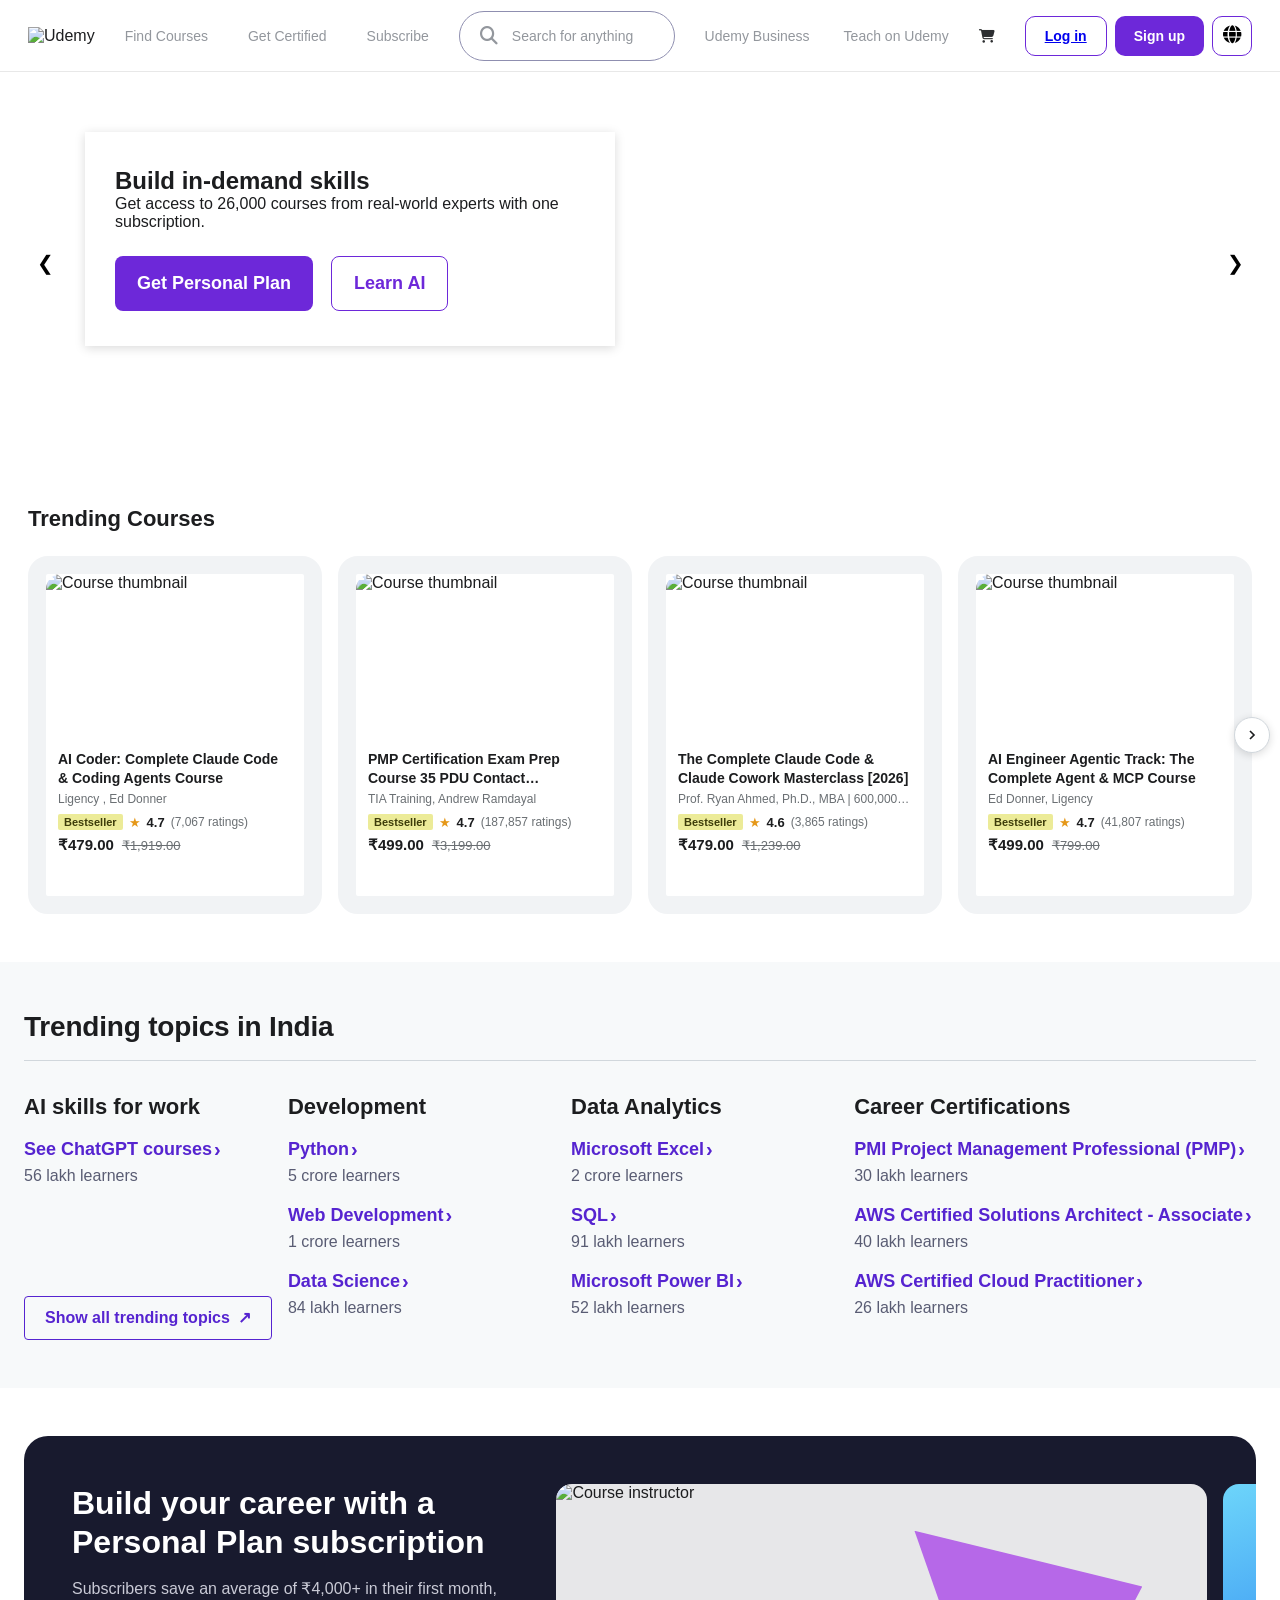
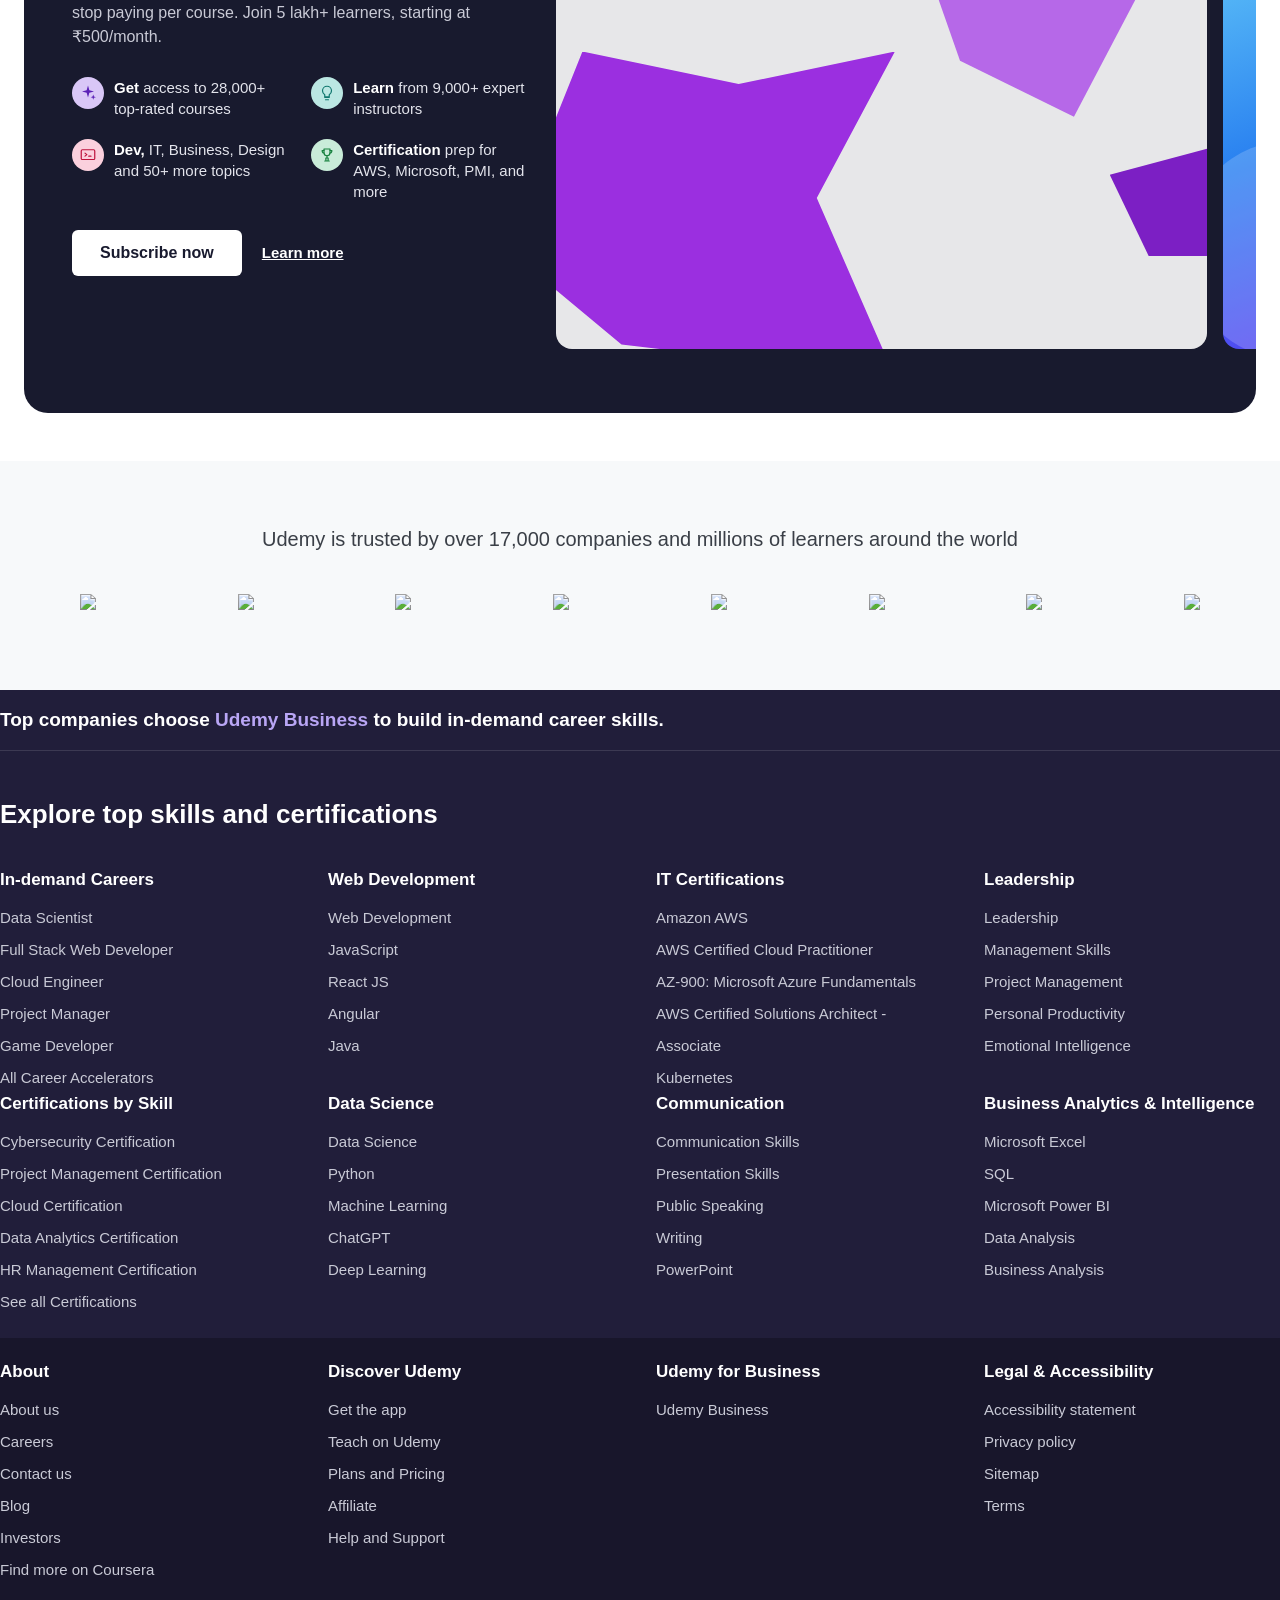
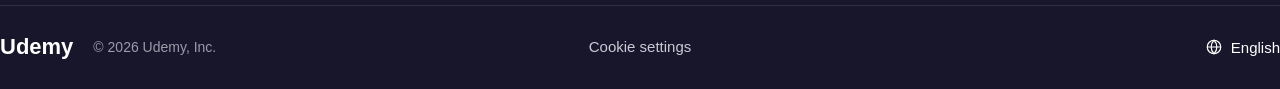
==== commit e7ab7d79: "O" ====
--- a/index.html
+++ b/index.html
@@ -12,7 +12,7 @@
 </head>
 
 <body>
-
+<!-- navbar -->
     <nav class="navbar">
 
         <div class="logo">
@@ -41,7 +41,7 @@
         </div>
 
         <div class="right-actions">
-        <button class="login-btn">Log in</button>
+        <button class="login-btn"><a href="login.html">Log in</a></button>
 
         <button class="signup-btn">Sign up</button>
 
--- a/style.css
+++ b/style.css
@@ -1285,33 +1285,6 @@
 }
 
 /* Footer */
-/* ===================================================================
-   Site footer — four stacked sections
-   Spec (applies to the INNER content width, not the outer section):
-   A. Top bar:        1280 x 93,      padding 12px 48px
-   B. Mega menu:       1280 x 553.59, padding 48px 24px 0
-   C. Lower footer:    1280 x 257.59, padding 24px 48px 0
-   D. Bottom bar:       1280 x 83.2,  padding 0 48px
-
-   Each section's background now spans the full viewport width (full
-   bleed), with an "__inner" wrapper capped at max-width: 1280px and
-   centered via margin auto, holding the original padding + layout.
-   This is the standard pattern for footers: colour goes edge to edge,
-   content stays aligned to the page's content column.
-
-   A + B share the lighter navy; C + D share the darker navy, matching
-   the colour break visible right before the About/Discover Udemy row.
-=================================================================== */
-
-* {
-  margin: 0;
-  box-sizing: border-box;
-}
-
-body {
-  background: #ffffff;
-}
-
 .ft {
   width: 100%;
   font-family: 'Udemy Sans', -apple-system, BlinkMacSystemFont, 'Segoe UI',
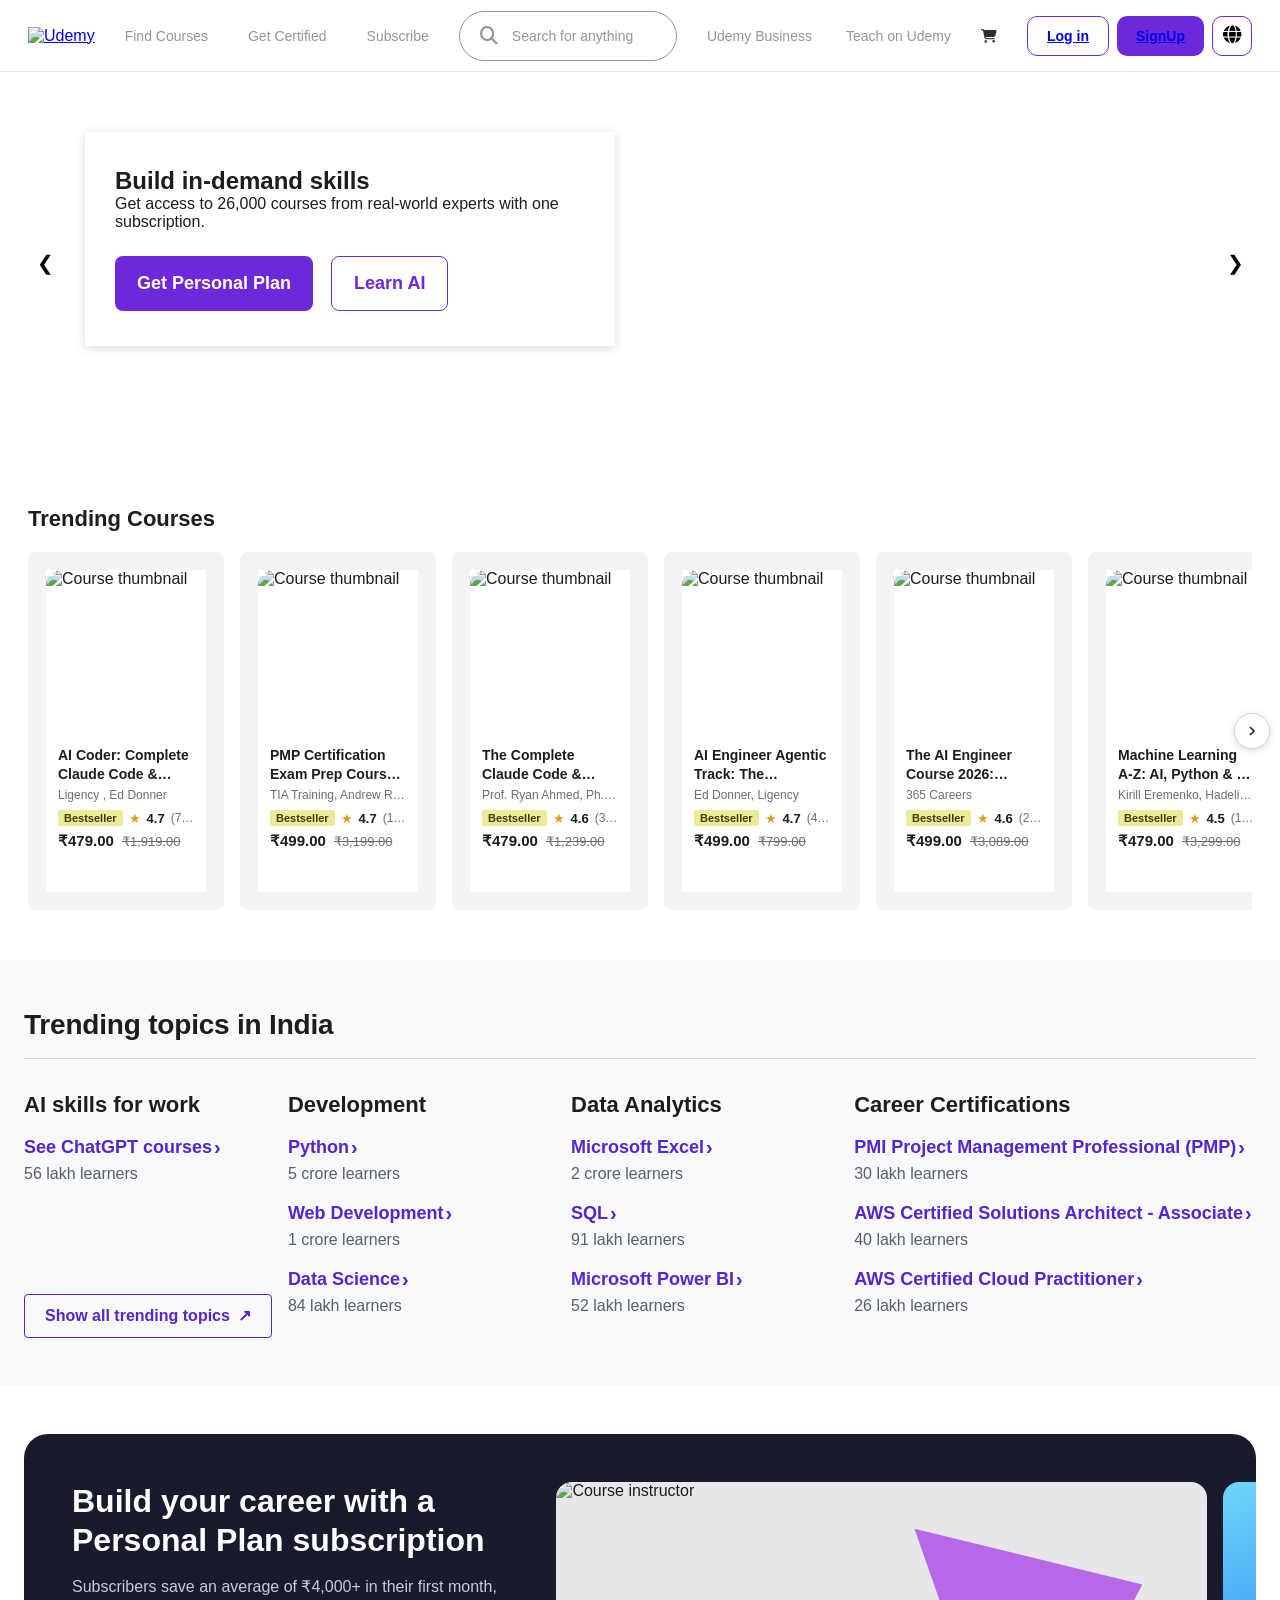
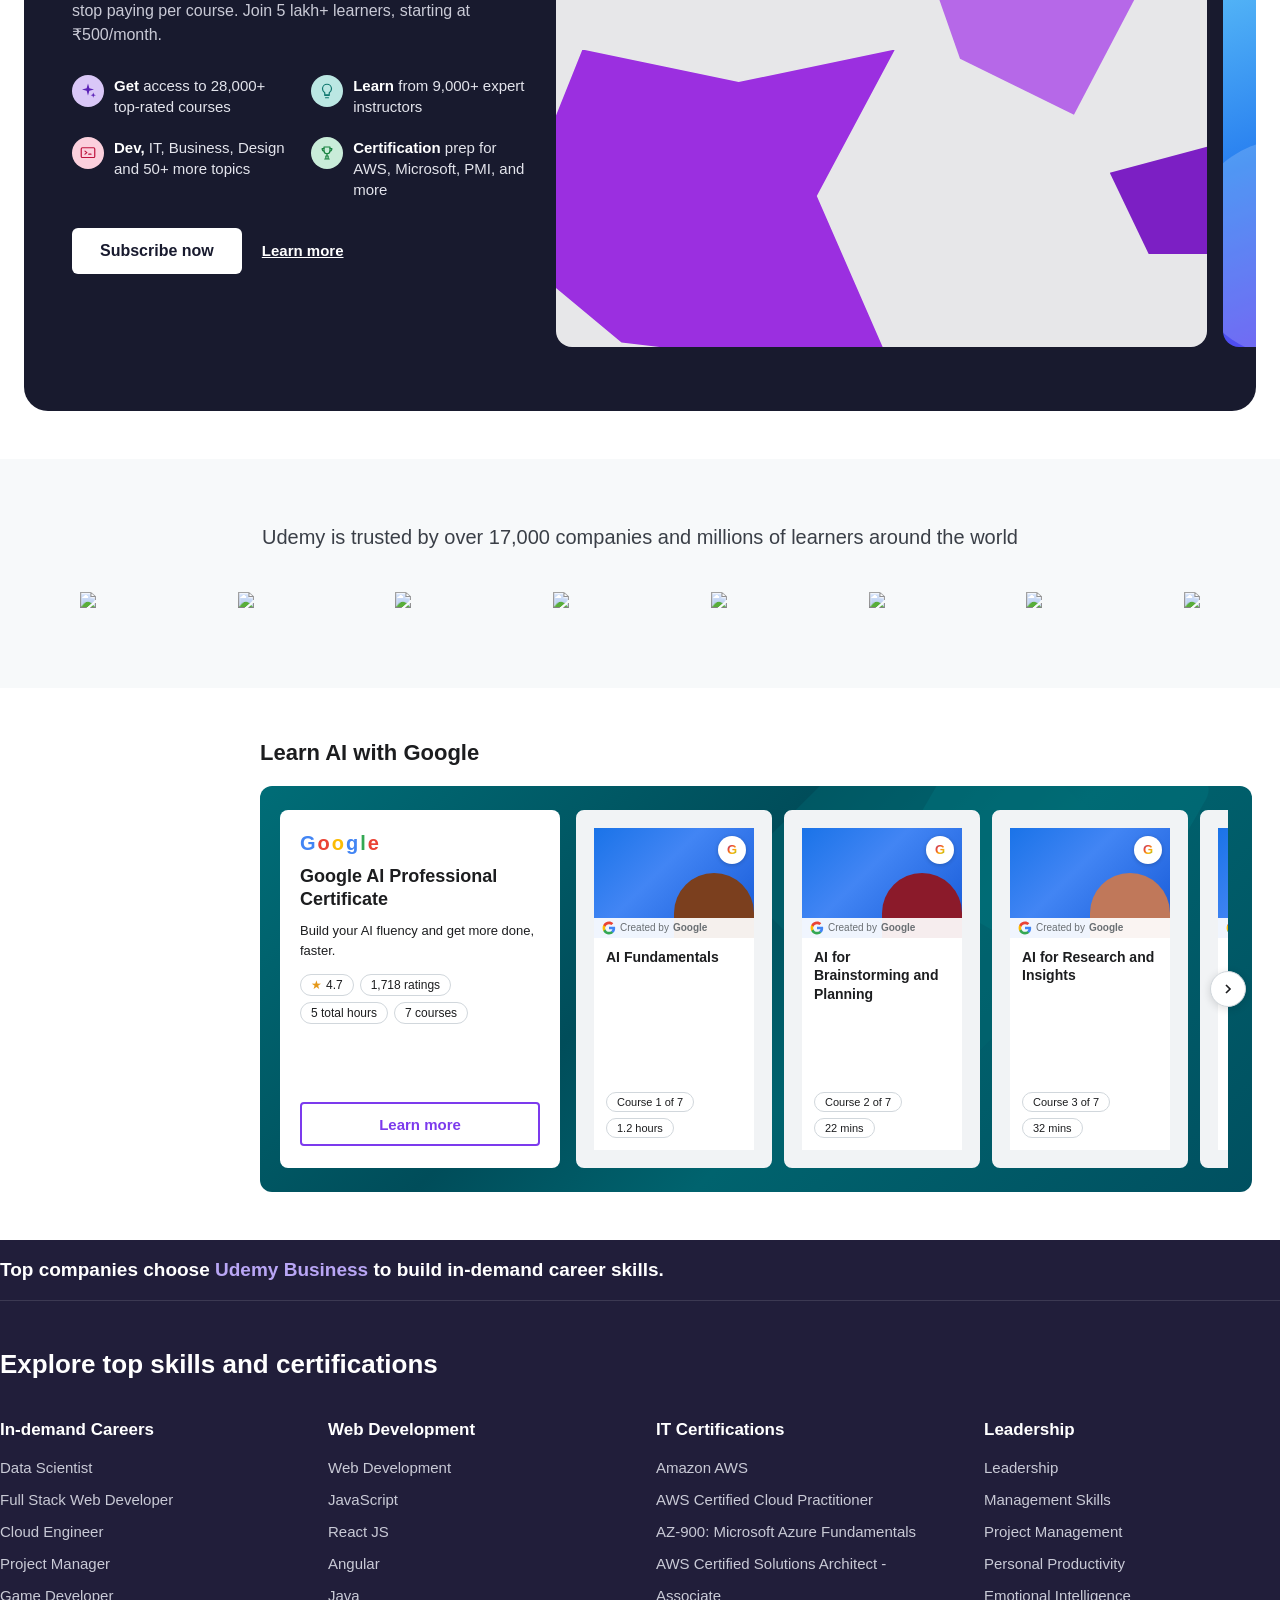
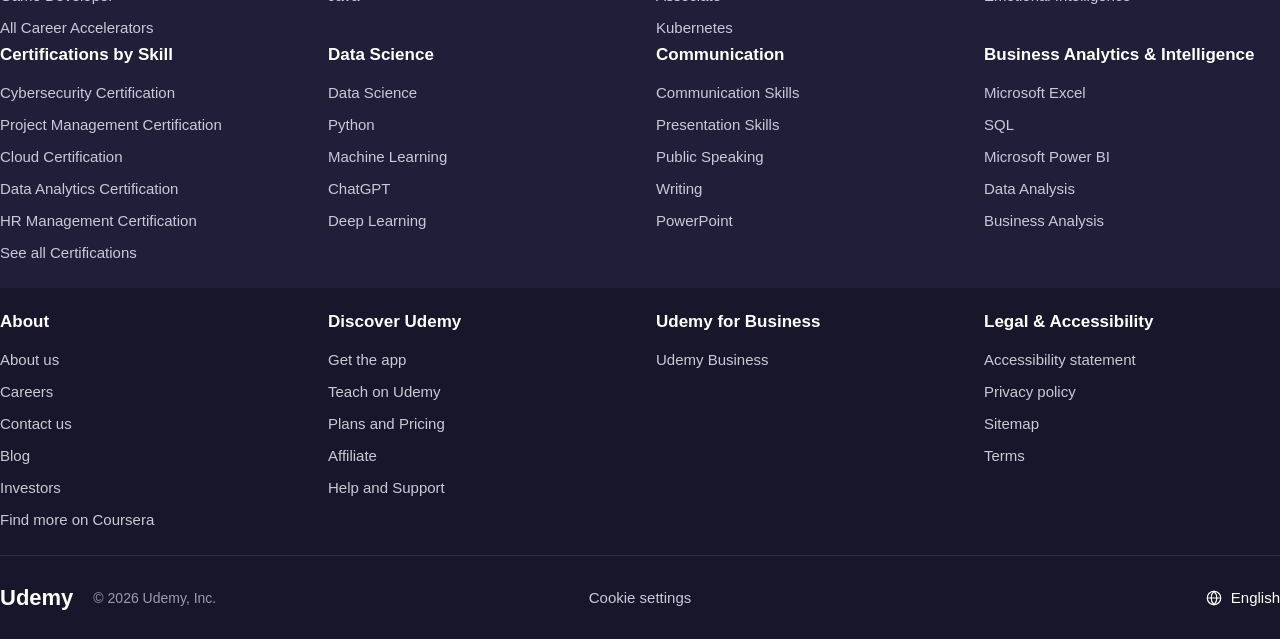
==== commit fd3b19de: "Y" ====
--- a/index.html
+++ b/index.html
@@ -16,8 +16,8 @@
     <nav class="navbar">
 
         <div class="logo">
-            <img src="https://frontends.udemycdn.com/frontends-homepage/staticx/udemy/images/v7/logo-udemy.svg"
-                alt="Udemy">
+            <a href="index.html"><img src="https://frontends.udemycdn.com/frontends-homepage/staticx/udemy/images/v7/logo-udemy.svg"
+                alt="Udemy"></a>
         </div>
 
         <ul class="nav-links">
@@ -33,7 +33,7 @@
 
         <div class="right-links">
             <a href="#">Udemy Business</a>
-            <a href="#">Teach on Udemy</a>
+            <a href="teach_on_udemy.html">Teach on Udemy</a>
         </div>
 
         <div class="cart">
@@ -43,7 +43,7 @@
         <div class="right-actions">
         <button class="login-btn"><a href="login.html">Log in</a></button>
 
-        <button class="signup-btn">Sign up</button>
+        <button class="signup-btn"><a href="signup.html">SignUp</a></button>
 
         <button class="lang-btn">
             <i class="fa-solid fa-globe"></i>
@@ -583,15 +583,7 @@
       <h2 class="tl-heading">
         Udemy is trusted by over 17,000 companies and millions of learners around the world
       </h2>
- 
-      <!--
-        NOTE: Real company logos (Volkswagen, Samsung, Cisco, Vimeo, P&G,
-        HPE, Citi, Ericsson) are trademarked assets and can't be recreated
-        here. Each slot below is a placeholder sized to the 48x48 spec —
-        swap the <span class="tl-logo__placeholder"> for the official
-        <img src="..."> or inline <svg> from each company's real brand/
-        press kit once you have licensed access to those files.
-      -->
+
       <div class="tl-logos">
  
         <div class="tl-logo">
@@ -631,6 +623,196 @@
     </div>
   </section>
 
+  <!-- Section 6 -->
+   <div class="section">
+  <h2 class="section-heading">Learn AI with Google</h2>
+ 
+  <div class="banner">
+    <!-- Featured card -->
+    <div class="featured-card">
+      <!-- Google logo -->
+      <div>
+        <div class="google-logo">
+          <span class="gl-G">G</span><span class="gl-o">o</span><span class="gl-o2">o</span><span class="gl-g">g</span><span class="gl-l">l</span><span class="gl-e">e</span>
+        </div>
+        <div class="featured-title">Google AI Professional Certificate</div>
+        <div class="featured-desc">Build your AI fluency and get more done, faster.</div>
+        <div class="featured-meta">
+          <div class="meta-chip"><span class="star-icon">★</span> 4.7</div>
+          <div class="meta-chip">1,718 ratings</div>
+          <div class="meta-chip">5 total hours</div>
+          <div class="meta-chip">7 courses</div>
+        </div>
+      </div>
+      <button class="btn-learn-more">Learn more</button>
+    </div>
+ 
+    <!-- Course cards -->
+    <div class="courses-wrapper">
+      <div class="courses-clip" id="coursesClip">
+        <div class="courses-track" id="coursesTrack">
+ 
+          <!-- Card 1 -->
+          <div class="course-card">
+            <div class="course-thumb">
+              <div class="thumb-base">
+                <div class="person-sil ps1"></div>
+                <div class="g-badge"><span>G</span></div>
+                <div class="created-bar">
+                  <svg class="g-icon" viewBox="0 0 24 24"><path d="M22.56 12.25c0-.78-.07-1.53-.2-2.25H12v4.26h5.92c-.26 1.37-1.04 2.53-2.21 3.31v2.77h3.57c2.08-1.92 3.28-4.74 3.28-8.09z" fill="#4285F4"/><path d="M12 23c2.97 0 5.46-.98 7.28-2.66l-3.57-2.77c-.98.66-2.23 1.06-3.71 1.06-2.86 0-5.29-1.93-6.16-4.53H2.18v2.84C3.99 20.53 7.7 23 12 23z" fill="#34A853"/><path d="M5.84 14.09c-.22-.66-.35-1.36-.35-2.09s.13-1.43.35-2.09V7.07H2.18C1.43 8.55 1 10.22 1 12s.43 3.45 1.18 4.93l3.66-2.84z" fill="#FBBC05"/><path d="M12 5.38c1.62 0 3.06.56 4.21 1.64l3.15-3.15C17.45 2.09 14.97 1 12 1 7.7 1 3.99 3.47 2.18 7.07l3.66 2.84c.87-2.6 3.3-4.53 6.16-4.53z" fill="#EA4335"/></svg>
+                  Created by <strong>Google</strong>
+                </div>
+              </div>
+            </div>
+            <div class="course-body">
+              <div class="course-name">AI Fundamentals</div>
+              <div class="course-chips">
+                <span class="course-chip">Course 1 of 7</span>
+                <span class="course-chip">1.2 hours</span>
+              </div>
+            </div>
+          </div>
+ 
+          <!-- Card 2 -->
+          <div class="course-card">
+            <div class="course-thumb">
+              <div class="thumb-base">
+                <div class="person-sil ps2"></div>
+                <div class="g-badge"><span>G</span></div>
+                <div class="created-bar">
+                  <svg class="g-icon" viewBox="0 0 24 24"><path d="M22.56 12.25c0-.78-.07-1.53-.2-2.25H12v4.26h5.92c-.26 1.37-1.04 2.53-2.21 3.31v2.77h3.57c2.08-1.92 3.28-4.74 3.28-8.09z" fill="#4285F4"/><path d="M12 23c2.97 0 5.46-.98 7.28-2.66l-3.57-2.77c-.98.66-2.23 1.06-3.71 1.06-2.86 0-5.29-1.93-6.16-4.53H2.18v2.84C3.99 20.53 7.7 23 12 23z" fill="#34A853"/><path d="M5.84 14.09c-.22-.66-.35-1.36-.35-2.09s.13-1.43.35-2.09V7.07H2.18C1.43 8.55 1 10.22 1 12s.43 3.45 1.18 4.93l3.66-2.84z" fill="#FBBC05"/><path d="M12 5.38c1.62 0 3.06.56 4.21 1.64l3.15-3.15C17.45 2.09 14.97 1 12 1 7.7 1 3.99 3.47 2.18 7.07l3.66 2.84c.87-2.6 3.3-4.53 6.16-4.53z" fill="#EA4335"/></svg>
+                  Created by <strong>Google</strong>
+                </div>
+              </div>
+            </div>
+            <div class="course-body">
+              <div class="course-name">AI for Brainstorming and Planning</div>
+              <div class="course-chips">
+                <span class="course-chip">Course 2 of 7</span>
+                <span class="course-chip">22 mins</span>
+              </div>
+            </div>
+          </div>
+ 
+          <!-- Card 3 -->
+          <div class="course-card">
+            <div class="course-thumb">
+              <div class="thumb-base">
+                <div class="person-sil ps3"></div>
+                <div class="g-badge"><span>G</span></div>
+                <div class="created-bar">
+                  <svg class="g-icon" viewBox="0 0 24 24"><path d="M22.56 12.25c0-.78-.07-1.53-.2-2.25H12v4.26h5.92c-.26 1.37-1.04 2.53-2.21 3.31v2.77h3.57c2.08-1.92 3.28-4.74 3.28-8.09z" fill="#4285F4"/><path d="M12 23c2.97 0 5.46-.98 7.28-2.66l-3.57-2.77c-.98.66-2.23 1.06-3.71 1.06-2.86 0-5.29-1.93-6.16-4.53H2.18v2.84C3.99 20.53 7.7 23 12 23z" fill="#34A853"/><path d="M5.84 14.09c-.22-.66-.35-1.36-.35-2.09s.13-1.43.35-2.09V7.07H2.18C1.43 8.55 1 10.22 1 12s.43 3.45 1.18 4.93l3.66-2.84z" fill="#FBBC05"/><path d="M12 5.38c1.62 0 3.06.56 4.21 1.64l3.15-3.15C17.45 2.09 14.97 1 12 1 7.7 1 3.99 3.47 2.18 7.07l3.66 2.84c.87-2.6 3.3-4.53 6.16-4.53z" fill="#EA4335"/></svg>
+                  Created by <strong>Google</strong>
+                </div>
+              </div>
+            </div>
+            <div class="course-body">
+              <div class="course-name">AI for Research and Insights</div>
+              <div class="course-chips">
+                <span class="course-chip">Course 3 of 7</span>
+                <span class="course-chip">32 mins</span>
+              </div>
+            </div>
+          </div>
+ 
+          <!-- Card 4 -->
+          <div class="course-card">
+            <div class="course-thumb">
+              <div class="thumb-base">
+                <div class="person-sil ps4"></div>
+                <div class="g-badge"><span>G</span></div>
+                <div class="created-bar">
+                  <svg class="g-icon" viewBox="0 0 24 24"><path d="M22.56 12.25c0-.78-.07-1.53-.2-2.25H12v4.26h5.92c-.26 1.37-1.04 2.53-2.21 3.31v2.77h3.57c2.08-1.92 3.28-4.74 3.28-8.09z" fill="#4285F4"/><path d="M12 23c2.97 0 5.46-.98 7.28-2.66l-3.57-2.77c-.98.66-2.23 1.06-3.71 1.06-2.86 0-5.29-1.93-6.16-4.53H2.18v2.84C3.99 20.53 7.7 23 12 23z" fill="#34A853"/><path d="M5.84 14.09c-.22-.66-.35-1.36-.35-2.09s.13-1.43.35-2.09V7.07H2.18C1.43 8.55 1 10.22 1 12s.43 3.45 1.18 4.93l3.66-2.84z" fill="#FBBC05"/><path d="M12 5.38c1.62 0 3.06.56 4.21 1.64l3.15-3.15C17.45 2.09 14.97 1 12 1 7.7 1 3.99 3.47 2.18 7.07l3.66 2.84c.87-2.6 3.3-4.53 6.16-4.53z" fill="#EA4335"/></svg>
+                  Created by <strong>Google</strong>
+                </div>
+              </div>
+            </div>
+            <div class="course-body">
+              <div class="course-name">AI for Writing and Communicating</div>
+              <div class="course-chips">
+                <span class="course-chip">Course 4 of 7</span>
+                <span class="course-chip">30 mins</span>
+              </div>
+            </div>
+          </div>
+ 
+          <!-- Card 5 -->
+          <div class="course-card">
+            <div class="course-thumb">
+              <div class="thumb-base">
+                <div class="person-sil ps1"></div>
+                <div class="g-badge"><span>G</span></div>
+                <div class="created-bar">
+                  <svg class="g-icon" viewBox="0 0 24 24"><path d="M22.56 12.25c0-.78-.07-1.53-.2-2.25H12v4.26h5.92c-.26 1.37-1.04 2.53-2.21 3.31v2.77h3.57c2.08-1.92 3.28-4.74 3.28-8.09z" fill="#4285F4"/><path d="M12 23c2.97 0 5.46-.98 7.28-2.66l-3.57-2.77c-.98.66-2.23 1.06-3.71 1.06-2.86 0-5.29-1.93-6.16-4.53H2.18v2.84C3.99 20.53 7.7 23 12 23z" fill="#34A853"/><path d="M5.84 14.09c-.22-.66-.35-1.36-.35-2.09s.13-1.43.35-2.09V7.07H2.18C1.43 8.55 1 10.22 1 12s.43 3.45 1.18 4.93l3.66-2.84z" fill="#FBBC05"/><path d="M12 5.38c1.62 0 3.06.56 4.21 1.64l3.15-3.15C17.45 2.09 14.97 1 12 1 7.7 1 3.99 3.47 2.18 7.07l3.66 2.84c.87-2.6 3.3-4.53 6.16-4.53z" fill="#EA4335"/></svg>
+                  Created by <strong>Google</strong>
+                </div>
+              </div>
+            </div>
+            <div class="course-body">
+              <div class="course-name">AI for Data Analysis</div>
+              <div class="course-chips">
+                <span class="course-chip">Course 5 of 7</span>
+                <span class="course-chip">28 mins</span>
+              </div>
+            </div>
+          </div>
+ 
+          <!-- Card 6 -->
+          <div class="course-card">
+            <div class="course-thumb">
+              <div class="thumb-base">
+                <div class="person-sil ps3"></div>
+                <div class="g-badge"><span>G</span></div>
+                <div class="created-bar">
+                  <svg class="g-icon" viewBox="0 0 24 24"><path d="M22.56 12.25c0-.78-.07-1.53-.2-2.25H12v4.26h5.92c-.26 1.37-1.04 2.53-2.21 3.31v2.77h3.57c2.08-1.92 3.28-4.74 3.28-8.09z" fill="#4285F4"/><path d="M12 23c2.97 0 5.46-.98 7.28-2.66l-3.57-2.77c-.98.66-2.23 1.06-3.71 1.06-2.86 0-5.29-1.93-6.16-4.53H2.18v2.84C3.99 20.53 7.7 23 12 23z" fill="#34A853"/><path d="M5.84 14.09c-.22-.66-.35-1.36-.35-2.09s.13-1.43.35-2.09V7.07H2.18C1.43 8.55 1 10.22 1 12s.43 3.45 1.18 4.93l3.66-2.84z" fill="#FBBC05"/><path d="M12 5.38c1.62 0 3.06.56 4.21 1.64l3.15-3.15C17.45 2.09 14.97 1 12 1 7.7 1 3.99 3.47 2.18 7.07l3.66 2.84c.87-2.6 3.3-4.53 6.16-4.53z" fill="#EA4335"/></svg>
+                  Created by <strong>Google</strong>
+                </div>
+              </div>
+            </div>
+            <div class="course-body">
+              <div class="course-name">AI for Coding and Development</div>
+              <div class="course-chips">
+                <span class="course-chip">Course 6 of 7</span>
+                <span class="course-chip">35 mins</span>
+              </div>
+            </div>
+          </div>
+ 
+          <!-- Card 7 -->
+          <div class="course-card">
+            <div class="course-thumb">
+              <div class="thumb-base">
+                <div class="person-sil ps2"></div>
+                <div class="g-badge"><span>G</span></div>
+                <div class="created-bar">
+                  <svg class="g-icon" viewBox="0 0 24 24"><path d="M22.56 12.25c0-.78-.07-1.53-.2-2.25H12v4.26h5.92c-.26 1.37-1.04 2.53-2.21 3.31v2.77h3.57c2.08-1.92 3.28-4.74 3.28-8.09z" fill="#4285F4"/><path d="M12 23c2.97 0 5.46-.98 7.28-2.66l-3.57-2.77c-.98.66-2.23 1.06-3.71 1.06-2.86 0-5.29-1.93-6.16-4.53H2.18v2.84C3.99 20.53 7.7 23 12 23z" fill="#34A853"/><path d="M5.84 14.09c-.22-.66-.35-1.36-.35-2.09s.13-1.43.35-2.09V7.07H2.18C1.43 8.55 1 10.22 1 12s.43 3.45 1.18 4.93l3.66-2.84z" fill="#FBBC05"/><path d="M12 5.38c1.62 0 3.06.56 4.21 1.64l3.15-3.15C17.45 2.09 14.97 1 12 1 7.7 1 3.99 3.47 2.18 7.07l3.66 2.84c.87-2.6 3.3-4.53 6.16-4.53z" fill="#EA4335"/></svg>
+                  Created by <strong>Google</strong>
+                </div>
+              </div>
+            </div>
+            <div class="course-body">
+              <div class="course-name">AI Strategy and Leadership</div>
+              <div class="course-chips">
+                <span class="course-chip">Course 7 of 7</span>
+                <span class="course-chip">40 mins</span>
+              </div>
+            </div>
+          </div>
+ 
+        </div><!-- /track -->
+      </div><!-- /clip -->
+ 
+      <!-- Arrow -->
+      <button class="arrow-right" id="arrowRight">
+        <svg viewBox="0 0 24 24" fill="none" stroke="currentColor" stroke-width="2.5">
+          <polyline points="9 18 15 12 9 6"/>
+        </svg>
+      </button>
+ 
+    </div><!-- /courses-wrapper -->
+  </div><!-- /banner -->
+</div>
+ 
 <!-- Footer -->
    <footer class="ft">
  
@@ -960,5 +1142,39 @@
 
   render(false);
 })();
+
+// Section 6
+(function(){
+  const track      = document.getElementById('coursesTrack');
+  const clip       = document.getElementById('coursesClip');
+  const arrowRight = document.getElementById('arrowRight');
+ 
+  const CARD_W  = 196;
+  const GAP     = 12;
+  const VISIBLE = 4;
+  const STEP    = (CARD_W + GAP) * VISIBLE; // 832px
+ 
+  const cards    = track.querySelectorAll('.course-card');
+  const TOTAL    = cards.length; // 7
+  const MAX_OFF  = (TOTAL - VISIBLE) * (CARD_W + GAP);
+ 
+  let offset = 0;
+ 
+  function render(){
+    track.style.transform  = `translateX(-${offset}px)`;
+    track.style.transition = 'transform 0.4s cubic-bezier(0.4,0,0.2,1)';
+    arrowRight.classList.toggle('hidden', offset >= MAX_OFF);
+  }
+ 
+  arrowRight.addEventListener('click', () => {
+    offset = Math.min(offset + STEP, MAX_OFF);
+    render();
+  });
+ 
+  // Set track total width
+  track.style.width = `${TOTAL * CARD_W + (TOTAL - 1) * GAP}px`;
+ 
+  render();
+})();
 </script>
 </html>
--- a/style.css
+++ b/style.css
@@ -125,6 +125,7 @@
     font-size: 14px;
     font-weight:700;
     cursor:pointer;
+    
 }
 
 .lang-btn{
@@ -1495,4 +1496,325 @@
   .ft-bottombar__lang {
     justify-self: center;
   }
-}+}
+
+/* ── SECTION 6 ── */
+.section{
+  width:1280px;
+  padding:48px 28px;
+  padding-left: 260px;
+  
+}
+ 
+/* ── HEADING ── */
+.section-heading{
+  font-size:22px;
+  font-weight:700;
+  color:#1c1d1f;
+  margin-bottom:16px;
+  height:33.89px;
+  line-height:33.89px;
+}
+ 
+/* ── TEAL BANNER ── */
+.banner{
+  width:100%;
+  border-radius:12px;
+  background: linear-gradient(135deg, #006d77 0%, #004d5a 40%, #00636e 60%, #005060 100%);
+  padding:24px 24px 24px 20px;
+  display:flex;
+  align-items:stretch;
+  gap:16px;
+  position:relative;
+  overflow:hidden;
+  min-height:260px;
+}
+ 
+/* Decorative teal geometric shape top-right */
+.banner::before{
+  content:'';
+  position:absolute;
+  top:-60px;
+  right:160px;
+  width:300px;
+  height:300px;
+  background:rgba(0,100,110,0.5);
+  transform:rotate(45deg);
+  border-radius:20px;
+  pointer-events:none;
+}
+.banner::after{
+  content:'';
+  position:absolute;
+  top:-80px;
+  right:80px;
+  width:240px;
+  height:240px;
+  background:rgba(0,120,130,0.35);
+  transform:rotate(30deg);
+  border-radius:20px;
+  pointer-events:none;
+}
+ 
+/* ── FEATURED CARD ── */
+.featured-card{
+  width:280px;
+  min-width:280px;
+  background:#fff;
+  border-radius:8px;
+  padding:22px 20px;
+  display:flex;
+  flex-direction:column;
+  justify-content:space-between;
+  flex-shrink:0;
+  position:relative;
+  z-index:2;
+}
+ 
+.google-logo{
+  display:flex;
+  align-items:center;
+  gap:2px;
+  margin-bottom:10px;
+}
+/* Google wordmark using coloured spans */
+.gl-G{ color:#4285F4; font-size:20px; font-weight:700; font-family:sans-serif; }
+.gl-o{ color:#EA4335; font-size:20px; font-weight:700; font-family:sans-serif; }
+.gl-o2{ color:#FBBC05; font-size:20px; font-weight:700; font-family:sans-serif; }
+.gl-g{ color:#4285F4; font-size:20px; font-weight:700; font-family:sans-serif; }
+.gl-l{ color:#34A853; font-size:20px; font-weight:700; font-family:sans-serif; }
+.gl-e{ color:#EA4335; font-size:20px; font-weight:700; font-family:sans-serif; }
+ 
+.featured-title{
+  font-size:18px;
+  font-weight:700;
+  color:#1c1d1f;
+  line-height:1.3;
+  margin-bottom:10px;
+}
+.featured-desc{
+  font-size:13px;
+  color:#1c1d1f;
+  line-height:1.5;
+  margin-bottom:14px;
+}
+ 
+.featured-meta{
+  display:flex;
+  flex-wrap:wrap;
+  gap:6px;
+  margin-bottom:18px;
+}
+.meta-chip{
+  display:flex;
+  align-items:center;
+  gap:4px;
+  border:1px solid #d1d7dc;
+  border-radius:20px;
+  padding:3px 10px;
+  font-size:12px;
+  color:#1c1d1f;
+  background:#fff;
+  white-space:nowrap;
+}
+.meta-chip .star-icon{ color:#e59819; font-size:12px; }
+ 
+.btn-learn-more{
+  width:100%;
+  height:44px;
+  background:#fff;
+  border:2px solid #7c3aed;
+  border-radius:4px;
+  color:#7c3aed;
+  font-size:15px;
+  font-weight:700;
+  cursor:pointer;
+  transition:background .15s, color .15s;
+}
+.btn-learn-more:hover{
+  background:#f3f0ff;
+}
+ 
+/* ── COURSE CARDS WRAPPER ── */
+.courses-wrapper{
+  flex:1;
+  position:relative;
+  display:flex;
+  align-items:center;
+  z-index:2;
+  min-width:0;
+}
+ 
+.courses-clip{
+  overflow:hidden;
+  width:100%;
+  height:100%;
+  display:flex;
+  align-items:center;
+}
+ 
+.courses-track{
+  display:flex;
+  gap:12px;
+  transition:transform 0.4s cubic-bezier(0.4,0,0.2,1);
+}
+ 
+/* ── COURSE CARD ── */
+.course-card{
+  width:196px;
+  min-width:196px;
+  background:#fff;
+  border-radius:8px;
+  overflow:hidden;
+  flex-shrink:0;
+  display:flex;
+  flex-direction:column;
+  cursor:pointer;
+  transition:box-shadow .2s;
+}
+.course-card:hover{ box-shadow:0 4px 16px rgba(0,0,0,0.18); }
+ 
+/* Thumbnail */
+.course-thumb{
+  width:100%;
+  height:110px;
+  position:relative;
+  overflow:hidden;
+  flex-shrink:0;
+}
+ 
+/* Blue gradient + person placeholder thumbnails */
+.thumb-base{
+  width:100%;
+  height:100%;
+  background:linear-gradient(135deg,#1a73e8 0%,#4285f4 40%,#1558d6 100%);
+  position:relative;
+}
+ 
+/* Person silhouettes per card */
+.person-sil{
+  position:absolute;
+  bottom:0;
+  right:0;
+  width:70%;
+  height:100%;
+}
+.person-sil::before{
+  content:'';
+  position:absolute;
+  bottom:0;
+  right:10px;
+  width:52px;
+  height:56px;
+  border-radius:50% 50% 44% 44%;
+}
+.person-sil::after{
+  content:'';
+  position:absolute;
+  bottom:0;
+  right:0;
+  width:80px;
+  height:65px;
+  border-radius:40px 40px 0 0;
+}
+ 
+.ps1::before{ background:#d4956a; }
+.ps1::after { background:#7b3f1e; }
+.ps2::before{ background:#c8a070; }
+.ps2::after { background:#8b1a2a; }
+.ps3::before{ background:#c09878; }
+.ps3::after { background:#c0785a; }
+.ps4::before{ background:#b87850; }
+.ps4::after { background:#8b2222; }
+ 
+/* "Created by Google" bar */
+.created-bar{
+  position:absolute;
+  bottom:0;
+  left:0;
+  right:0;
+  background:rgba(255,255,255,0.92);
+  padding:3px 8px;
+  display:flex;
+  align-items:center;
+  gap:4px;
+  font-size:10px;
+  color:#6a6f73;
+}
+.created-bar .g-icon{
+  width:14px;
+  height:14px;
+  flex-shrink:0;
+}
+ 
+/* Google "G" icon SVG inline */
+.g-badge{
+  position:absolute;
+  top:8px;
+  right:8px;
+  width:28px;
+  height:28px;
+  background:#fff;
+  border-radius:50%;
+  display:flex;
+  align-items:center;
+  justify-content:center;
+  box-shadow:0 1px 4px rgba(0,0,0,0.2);
+  font-size:13px;
+  font-weight:700;
+  font-family:sans-serif;
+}
+.g-badge span{ background:linear-gradient(135deg,#4285F4,#EA4335,#FBBC05,#34A853); -webkit-background-clip:text; -webkit-text-fill-color:transparent; }
+ 
+/* Card body */
+.course-body{
+  padding:10px 12px 12px;
+  display:flex;
+  flex-direction:column;
+  flex:1;
+}
+.course-name{
+  font-size:14px;
+  font-weight:700;
+  color:#1c1d1f;
+  line-height:1.35;
+  margin-bottom:auto;
+  padding-bottom:10px;
+}
+.course-chips{
+  display:flex;
+  gap:6px;
+  flex-wrap:wrap;
+}
+.course-chip{
+  border:1px solid #d1d7dc;
+  border-radius:20px;
+  padding:3px 10px;
+  font-size:11px;
+  color:#1c1d1f;
+  white-space:nowrap;
+}
+ 
+/* ── ARROW ── */
+.arrow-right{
+  position:absolute;
+  right:-18px;
+  top:50%;
+  transform:translateY(-50%);
+  width:36px;
+  height:36px;
+  border-radius:50%;
+  border:1px solid #d1d7dc;
+  background:#fff;
+  display:flex;
+  align-items:center;
+  justify-content:center;
+  cursor:pointer;
+  box-shadow:0 2px 8px rgba(0,0,0,0.14);
+  z-index:10;
+  transition:background .15s;
+  flex-shrink:0;
+}
+.arrow-right:hover{ background:#f7f9fa; }
+.arrow-right svg{ width:16px;height:16px;color:#1c1d1f; }
+.arrow-right.hidden{ opacity:0;pointer-events:none; }
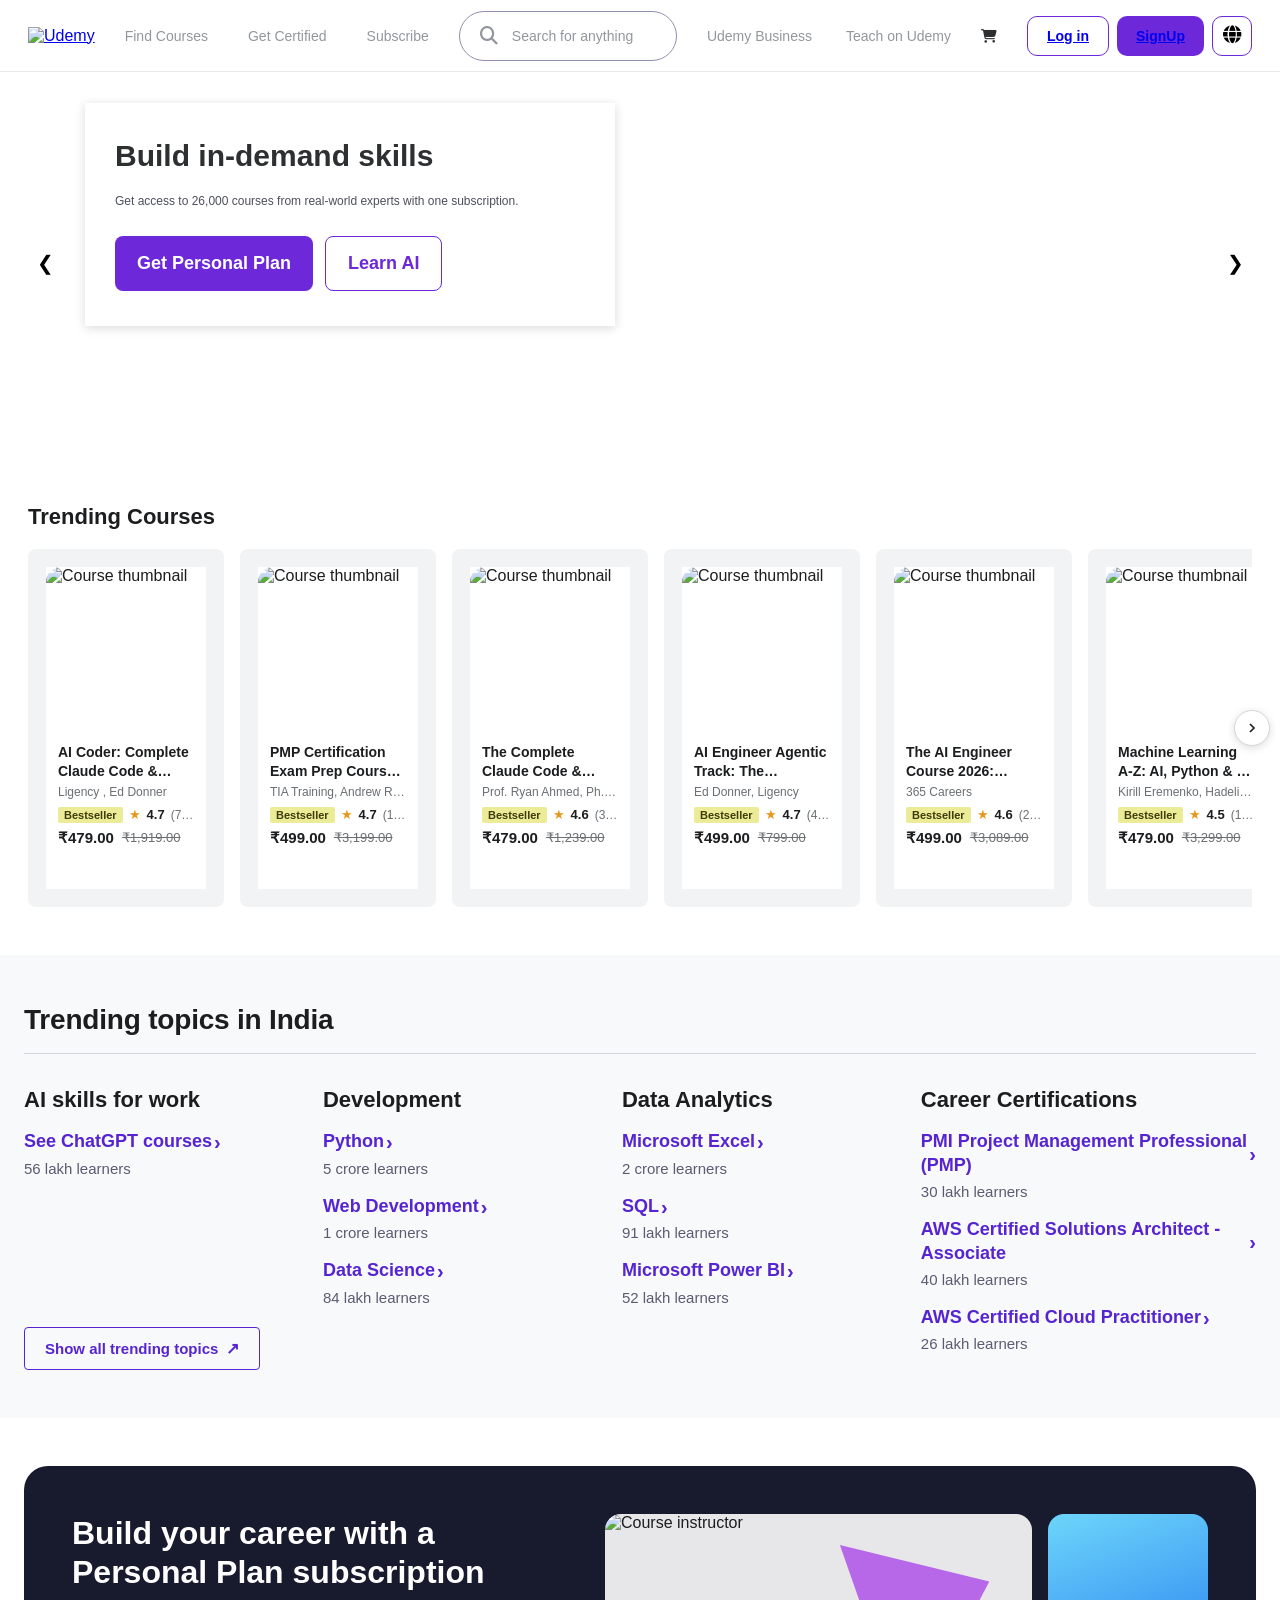
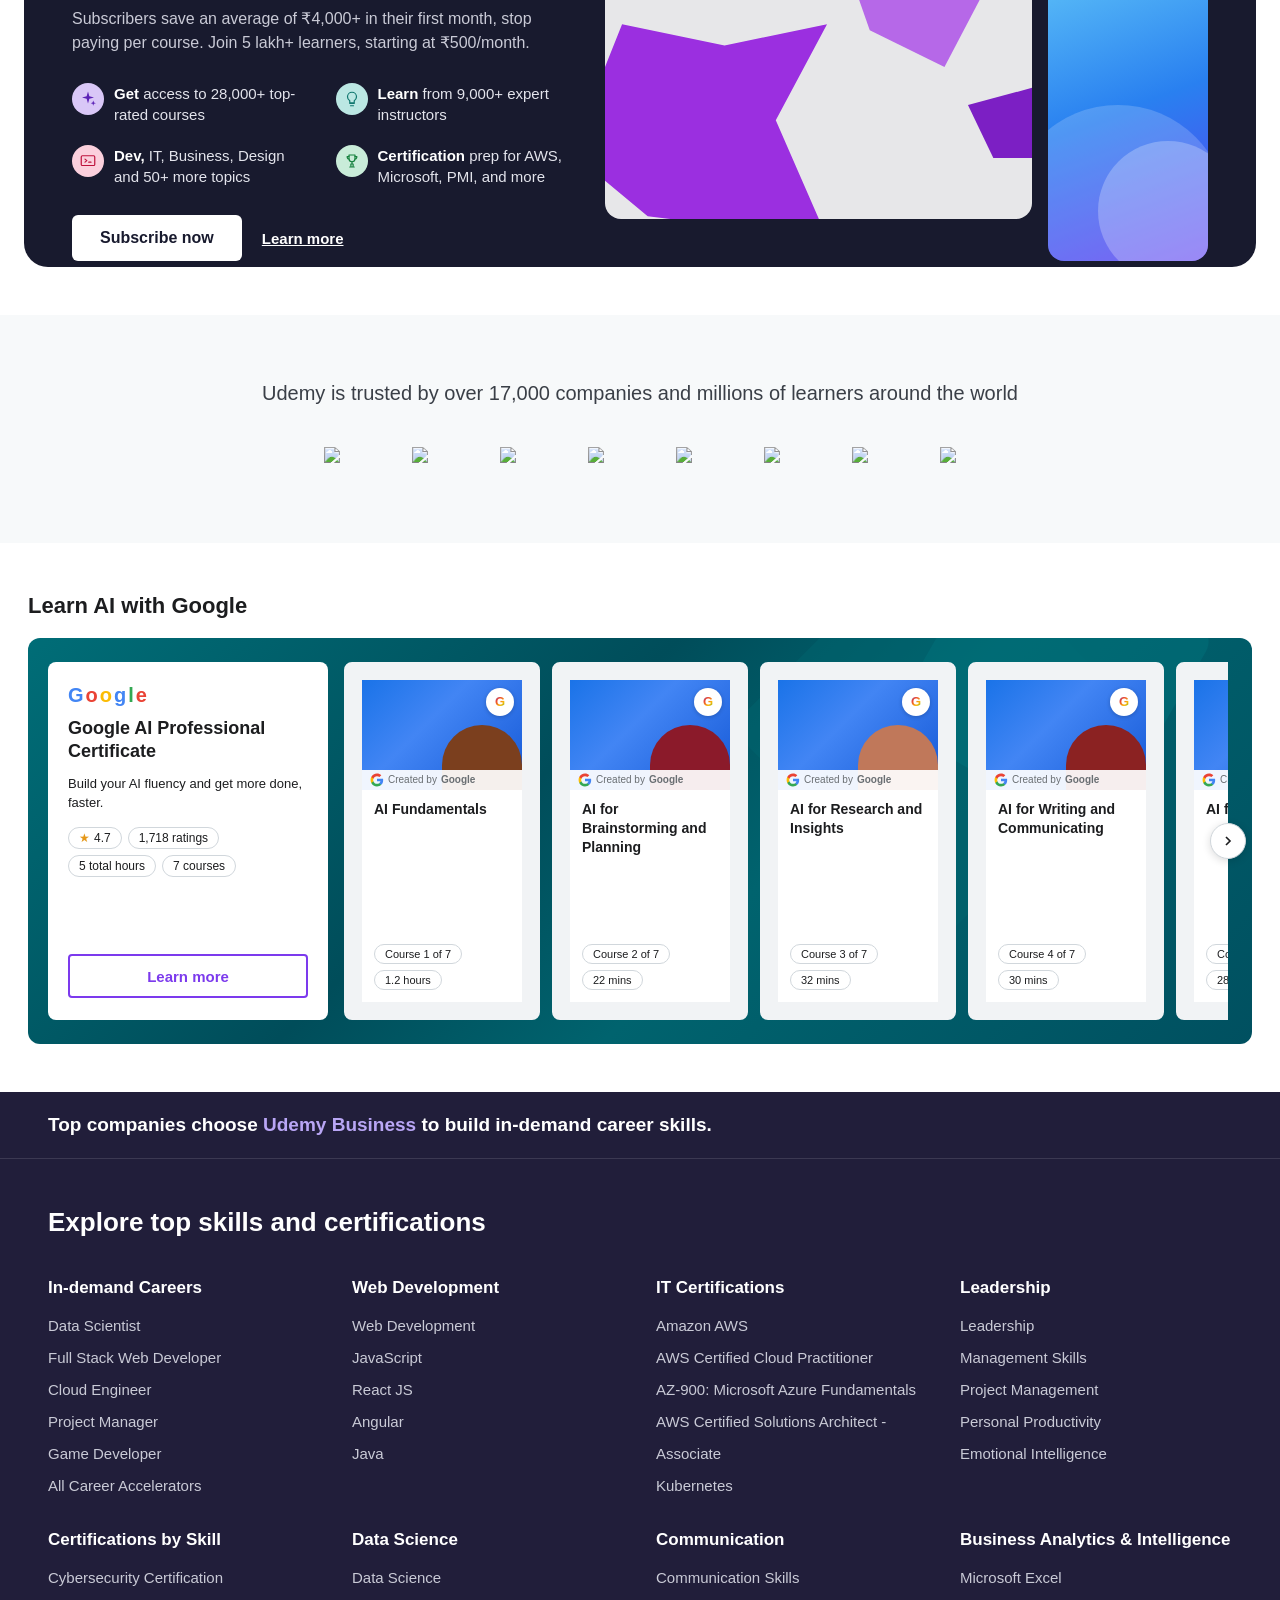
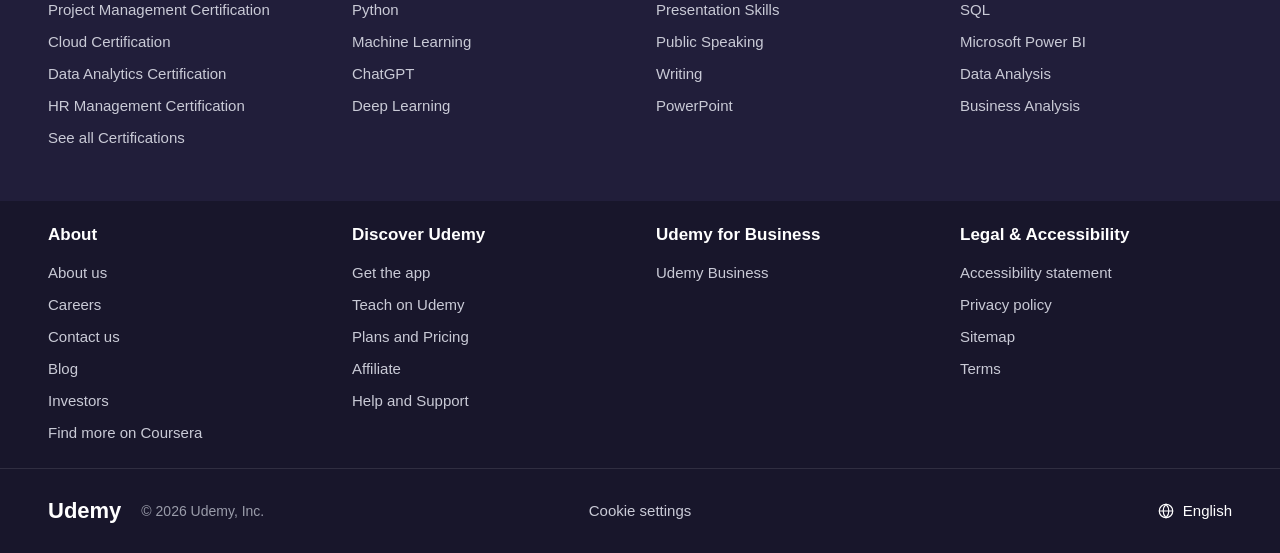
==== commit e50c8c24: "Y" ====
--- a/index.html
+++ b/index.html
@@ -13,7 +13,11 @@
 
 <body>
 <!-- navbar -->
-    <nav class="navbar">
+    <nav class="navbar" id="navbar">
+
+        <button class="nav-toggle" id="navToggle" aria-label="Toggle menu" aria-expanded="false">
+            <span></span>
+        </button>
 
         <div class="logo">
             <a href="index.html"><img src="https://frontends.udemycdn.com/frontends-homepage/staticx/udemy/images/v7/logo-udemy.svg"
@@ -1004,6 +1008,16 @@
   </footer>
 </body>
 <script>
+// Mobile nav toggle
+(function(){
+  const navbar = document.getElementById('navbar');
+  const toggle = document.getElementById('navToggle');
+  toggle.addEventListener('click', () => {
+    const open = navbar.classList.toggle('nav-open');
+    toggle.setAttribute('aria-expanded', open ? 'true' : 'false');
+  });
+})();
+
 // Section 1
 const slides = document.querySelectorAll(".slide");
 const next = document.querySelector(".next");
@@ -1031,25 +1045,17 @@
     showSlide(index);
 }, 5000);
 
-// Section 2
+// Section 2 — native scroll-snap carousel.
+// No fixed pixel math: arrows scroll by the clip's own visible width,
+// so this works correctly at any viewport/card size without a resize listener.
 (function () {
+  const clip       = document.getElementById('sliderClip');
   const track      = document.getElementById('sliderTrack');
-  const clip       = document.getElementById('sliderClip');
   const arrowLeft  = document.getElementById('arrowLeft');
   const arrowRight = document.getElementById('arrowRight');
-
-  const CARDS_PER_PAGE = 4;
-  const CARD_W  = 294;
-  const GAP     = 16;
-  const STEP    = (CARD_W + GAP) * CARDS_PER_PAGE;  // 1240px
-
-  const cards     = Array.from(track.querySelectorAll('.course-card'));
-  const TOTAL     = cards.length;  // 8
-  const MAX_PAGE  = Math.ceil(TOTAL / CARDS_PER_PAGE) - 1;  // 1
-
-  let page = 0;
-
-  /* ── Add caret elements to each popup ── */
+  const cards      = Array.from(track.querySelectorAll('.course-card'));
+
+  /* ── Add caret elements to each popup (desktop only) ── */
   cards.forEach(card => {
     const popup = card.querySelector('.popup');
     if (!popup) return;
@@ -1061,31 +1067,32 @@
     popup.appendChild(caretR);
   });
 
-  /* ── Position popup using fixed coords ── */
+  function isDesktop() {
+    return window.matchMedia('(min-width: 861px)').matches && window.matchMedia('(hover: hover)').matches;
+  }
+
+  /* ── Position popup using fixed coords (desktop hover only) ── */
   function positionPopup(card) {
+    if (!isDesktop()) return;
     const popup = card.querySelector('.popup');
     if (!popup) return;
 
-    const rect     = card.getBoundingClientRect();
-    const popupW   = 300;
-    const margin   = 10;
-
-    // Determine which side based on current page visible window
-    const firstVisible = page * CARDS_PER_PAGE;
-    const lastVisible  = firstVisible + CARDS_PER_PAGE - 1;
-    const cardIndex    = parseInt(card.dataset.index, 10);
-    const isLastInRow  = cardIndex === lastVisible;
+    const rect    = card.getBoundingClientRect();
+    const popupW  = 300;
+    const margin  = 10;
+    const clipRect = clip.getBoundingClientRect();
+
+    const spaceRight = clipRect.right - rect.right;
+    const openLeft   = spaceRight < (popupW + margin);
 
     const caretL = popup.querySelector('.popup-caret-left');
     const caretR = popup.querySelector('.popup-caret-right');
 
-    if (isLastInRow) {
-      // Open to the LEFT
+    if (openLeft) {
       popup.style.left = (rect.left - popupW - margin) + 'px';
       if (caretL) caretL.style.display = 'none';
       if (caretR) caretR.style.display = 'block';
     } else {
-      // Open to the RIGHT
       popup.style.left = (rect.right + margin) + 'px';
       if (caretL) caretL.style.display = 'block';
       if (caretR) caretR.style.display = 'none';
@@ -1093,7 +1100,6 @@
 
     popup.style.top = rect.top + 'px';
 
-    // Clamp vertically so popup doesn't go below viewport
     const popupH = popup.offsetHeight || 340;
     const maxTop = window.innerHeight - popupH - 10;
     if (rect.top > maxTop) {
@@ -1101,80 +1107,48 @@
     }
   }
 
-  /* ── Attach hover listeners ── */
   cards.forEach(card => {
     card.addEventListener('mouseenter', () => positionPopup(card));
     card.addEventListener('mousemove',  () => positionPopup(card));
   });
 
-  /* ── Render: slide + arrows ── */
-  function render(animate) {
-    const offset = page * STEP;
-    if (animate === false) {
-      track.style.transition = 'none';
-    } else {
-      track.style.transition = 'transform 0.4s cubic-bezier(0.4,0,0.2,1)';
-    }
-    track.style.transform = `translateX(-${offset}px)`;
-
-    arrowLeft.classList.toggle('hidden', page === 0);
-    arrowRight.classList.toggle('hidden', page >= MAX_PAGE);
+  /* ── Arrow scroll, sized to whatever is currently visible ── */
+  function updateArrows() {
+    const max = track.scrollWidth - clip.clientWidth - 1;
+    arrowLeft.classList.toggle('hidden', clip.scrollLeft <= 0);
+    arrowRight.classList.toggle('hidden', clip.scrollLeft >= max);
   }
 
-  /* ── Arrow clicks ── */
   arrowRight.addEventListener('click', () => {
-    if (page < MAX_PAGE) { page++; render(); }
+    clip.scrollBy({ left: clip.clientWidth, behavior: 'smooth' });
   });
   arrowLeft.addEventListener('click', () => {
-    if (page > 0) { page--; render(); }
+    clip.scrollBy({ left: -clip.clientWidth, behavior: 'smooth' });
   });
 
-  /* ── Keyboard ── */
-  document.addEventListener('keydown', e => {
-    if (e.key === 'ArrowRight') arrowRight.click();
-    if (e.key === 'ArrowLeft')  arrowLeft.click();
+  clip.addEventListener('scroll', updateArrows, { passive: true });
+  window.addEventListener('resize', updateArrows);
+  updateArrows();
+})();
+
+// Section 6 — native scroll-snap carousel.
+(function(){
+  const clip       = document.getElementById('coursesClip');
+  const track      = document.getElementById('coursesTrack');
+  const arrowRight = document.getElementById('arrowRight');
+
+  function updateArrow() {
+    const max = track.scrollWidth - clip.clientWidth - 1;
+    arrowRight.classList.toggle('hidden', clip.scrollLeft >= max);
+  }
+
+  arrowRight.addEventListener('click', () => {
+    clip.scrollBy({ left: clip.clientWidth, behavior: 'smooth' });
   });
 
-  /* ── Init ── */
-  // Set track total width to hold all 8 cards
-  track.style.width    = `${TOTAL * CARD_W + (TOTAL - 1) * GAP}px`;
-  track.style.minWidth = track.style.width;
-
-  render(false);
-})();
-
-// Section 6
-(function(){
-  const track      = document.getElementById('coursesTrack');
-  const clip       = document.getElementById('coursesClip');
-  const arrowRight = document.getElementById('arrowRight');
- 
-  const CARD_W  = 196;
-  const GAP     = 12;
-  const VISIBLE = 4;
-  const STEP    = (CARD_W + GAP) * VISIBLE; // 832px
- 
-  const cards    = track.querySelectorAll('.course-card');
-  const TOTAL    = cards.length; // 7
-  const MAX_OFF  = (TOTAL - VISIBLE) * (CARD_W + GAP);
- 
-  let offset = 0;
- 
-  function render(){
-    track.style.transform  = `translateX(-${offset}px)`;
-    track.style.transition = 'transform 0.4s cubic-bezier(0.4,0,0.2,1)';
-    arrowRight.classList.toggle('hidden', offset >= MAX_OFF);
-  }
- 
-  arrowRight.addEventListener('click', () => {
-    offset = Math.min(offset + STEP, MAX_OFF);
-    render();
-  });
- 
-  // Set track total width
-  track.style.width = `${TOTAL * CARD_W + (TOTAL - 1) * GAP}px`;
- 
-  render();
+  clip.addEventListener('scroll', updateArrow, { passive: true });
+  window.addEventListener('resize', updateArrow);
+  updateArrow();
 })();
 </script>
 </html>
--- a/style.css
+++ b/style.css
@@ -7,6 +7,7 @@
 
 body{
     background:#fff;
+    overflow-x:hidden;
 }
 
 .navbar{
@@ -16,6 +17,7 @@
     padding:0 28px;
     gap:30px;
     border-bottom:1px solid #e8e8e8;
+    position:relative;
 }
 
 /* Logo */
@@ -24,6 +26,32 @@
     width:108px;
     cursor:pointer;
 }
+
+/* Hamburger (mobile only) */
+.nav-toggle{
+    display:none;
+    width:40px;
+    height:40px;
+    border:1px solid #6d28d9;
+    border-radius:10px;
+    background:#fff;
+    cursor:pointer;
+    flex-shrink:0;
+    align-items:center;
+    justify-content:center;
+}
+.nav-toggle span,
+.nav-toggle span::before,
+.nav-toggle span::after{
+    content:"";
+    display:block;
+    width:18px;
+    height:2px;
+    background:#2d2f31;
+    position:relative;
+}
+.nav-toggle span::before{ position:absolute; top:-6px; }
+.nav-toggle span::after{ position:absolute; top:6px; }
 
 /* Left Menu */
 
@@ -49,6 +77,7 @@
 .search-box{
     flex:1;
     max-width:870px;
+    min-width:0;
     height: 50px;
     border:1px solid #8f8fb0;
     border-radius:999px;
@@ -61,10 +90,12 @@
 .search-box i{
     color:#93979d;
     font-size:18px;
+    flex-shrink:0;
 }
 
 .search-box input{
     width:100%;
+    min-width:0;
     border:none;
     outline:none;
     font-size:14px;
@@ -113,6 +144,7 @@
     font-size:14px;
     font-weight:700;
     cursor:pointer;
+    white-space:nowrap;
 }
 
 .signup-btn{
@@ -125,7 +157,7 @@
     font-size: 14px;
     font-weight:700;
     cursor:pointer;
-    
+    white-space:nowrap;
 }
 
 .lang-btn{
@@ -137,18 +169,69 @@
     border-radius:10px;
     font-size:18px;
     cursor:pointer;
+    flex-shrink:0;
 }
 
 .right-actions{
     display:flex;
     align-items:center;
     gap:8px;
+    flex-shrink:0;
+}
+
+/* ============================================================
+   NAVBAR RESPONSIVE
+   ============================================================ */
+@media (max-width: 1100px){
+    .navbar{ gap:16px; padding:0 20px; }
+    .right-links{ display:none; }
+}
+
+@media (max-width: 860px){
+    .navbar{ flex-wrap:wrap; height:auto; padding:12px 16px; row-gap:12px; }
+    .nav-toggle{ display:flex; order:1; }
+    .logo{ order:2; }
+    .logo img{ width:92px; }
+    .right-actions{ order:3; margin-left:auto; }
+    .search-box{ order:5; flex:1 1 100%; max-width:none; height:44px; }
+    .nav-links{
+        order:4;
+        flex:1 1 100%;
+        flex-direction:column;
+        gap:0;
+        max-height:0;
+        overflow:hidden;
+        transition:max-height .25s ease;
+    }
+    .navbar.nav-open .nav-links{ max-height:220px; }
+    .nav-links li{ border-top:1px solid #f0f0f0; }
+    .nav-links a{ display:block; padding:12px 4px; }
+    .right-links{
+        display:flex;
+        order:6;
+        flex:1 1 100%;
+        flex-direction:column;
+        gap:0;
+        max-height:0;
+        overflow:hidden;
+        transition:max-height .25s ease;
+    }
+    .navbar.nav-open .right-links{ max-height:120px; margin-top:4px; }
+    .right-links a{ display:block; padding:10px 4px; border-top:1px solid #f0f0f0; }
+}
+
+@media (max-width: 480px){
+    .signup-btn{ padding:0 14px; font-size:13px; }
+    .login-btn{ padding:0 14px; font-size:13px; }
+    .cart{ display:none; }
 }
 
 /* Section 1 */
 .hero-slider{
-    width:1280px;
-    height:382px;
+    width:100%;
+    max-width:1280px;
+    aspect-ratio: 1280 / 382;
+    height:auto;
     margin:0 auto;
     position:relative;
     overflow:hidden;
@@ -187,51 +270,53 @@
 }
 
 .content-box1{
-    width:530px;
+    width:min(530px, 86%);
     background:#fff;
-    padding:35px 30px;
+    padding: clamp(16px, 4vw, 35px) clamp(14px, 3vw, 30px);
     position:absolute;
-    top:60px;
-    left:85px;
+    top: clamp(16px, 8%, 60px);
+    left: clamp(16px, 7%, 85px);
     box-shadow:0 2px 10px rgba(0,0,0,.15);
 }
 
 .content-box2{
-    width:530px;
+    width:min(530px, 86%);
     background:#fff;
-    padding:35px 30px;
+    padding: clamp(16px, 4vw, 35px) clamp(14px, 3vw, 30px);
     position:absolute;
-    top:60px;
-    left:85px;
+    top: clamp(16px, 8%, 60px);
+    left: clamp(16px, 7%, 85px);
     box-shadow:0 2px 10px rgba(0,0,0,.15);
 }
 
 
-.content-box h1{
-    font-size:30px;
+.content-box h1, .content-box1 h1, .content-box2 h1{
+    font-size: clamp(18px, 3.4vw, 30px);
     color:#2d2f31;
-    margin-bottom:18px;
-}
-
-.content-box p{
-    font-size:12px;
+    margin-bottom: clamp(8px, 1.5vw, 18px);
+    line-height:1.2;
+}
+
+.content-box p, .content-box1 p, .content-box2 p{
+    font-size: clamp(10px, 1.6vw, 12px);
     line-height:1.6;
     color:#4d4f5c;
 }
 
 .btn-group{
-    margin-top:25px;
+    margin-top: clamp(10px, 2vw, 25px);
     display:flex;
-    gap:18px;
+    flex-wrap:wrap;
+    gap:12px;
 }
 
 .primary-btn{
     background:#6d28d9;
     color:#fff;
     border:none;
-    padding:16px 22px;
+    padding: clamp(10px, 1.8vw, 16px) clamp(14px, 2vw, 22px);
     border-radius:8px;
-    font-size:18px;
+    font-size: clamp(13px, 2vw, 18px);
     font-weight:700;
     cursor:pointer;
 }
@@ -240,9 +325,9 @@
     background:#fff;
     color:#6d28d9;
     border:1px solid #6d28d9;
-    padding:16px 22px;
+    padding: clamp(10px, 1.8vw, 16px) clamp(14px, 2vw, 22px);
     border-radius:8px;
-    font-size:18px;
+    font-size: clamp(13px, 2vw, 18px);
     font-weight:700;
     cursor:pointer;
 }
@@ -269,6 +354,15 @@
     right:20px;
 }
 
+@media (max-width: 600px){
+    .nav-btn{ width:36px; height:36px; font-size:15px; }
+    .prev{ left:8px; }
+    .next{ right:8px; }
+    .content-box1, .content-box2{ width:88%; }
+    .btn-group{ margin-top:10px; }
+    .primary-btn, .secondary-btn{ padding:10px 14px; }
+}
+
 /* section 2 */
 /* ── RESET ── */
 *, *::before, *::after { box-sizing: border-box; margin: 0; padding: 0; }
@@ -281,23 +375,23 @@
 
 /* ── SECTION ── */
 .courses-section {
-  width: 1280px;
-  min-height: 506.33px;
-  padding: 48px 28px;
+  width: 100%;
+  max-width: 1280px;
+  min-height: auto;
+  padding: clamp(28px, 5vw, 48px) clamp(16px, 4vw, 28px);
   background: #fff;
   margin: 0 auto;
   position: relative;
-  /* overflow hidden here hides the off-screen cards */
   overflow: hidden;
 }
 
 /* ── HEADING ── */
 .section-heading {
-  width: 248.42px;
-  height: 33.89px;
-  font-size: 22px;
+  width: auto;
+  height: auto;
+  font-size: clamp(18px, 2.4vw, 22px);
   font-weight: 700;
-  line-height: 33.89px;
+  line-height: 1.4;
   color: #1c1d1f;
   margin-bottom: 20px;
   white-space: nowrap;
@@ -309,7 +403,6 @@
   position: relative;
   display: flex;
   align-items: center;
-  /* allow popups and arrows to overflow */
   overflow: visible;
 }
 
@@ -337,29 +430,35 @@
 .arrow-left  { left: -18px; }
 .arrow-right { right: -18px; }
 
-/* ── CLIP ── */
-/* Clips overflowing cards but NOT popups (popups escape via JS absolute positioning) */
+/* ── CLIP / SCROLL TRACK ──
+   Native horizontal scroll-snap replaces the old fixed-pixel JS slider.
+   This is the key fix for responsiveness: no JS math about card widths,
+   the browser just scrolls and snaps at whatever size the cards render. */
 .slider-clip {
-  width: 1224px; /* 4 × 294 + 3 × 16 */
-  flex-shrink: 0;
-  overflow: hidden;
-  /* allow popup hover to work even when pointer drifts slightly outside clip */
+  width: 100%;
+  overflow-x: auto;
+  overflow-y: hidden;
+  scroll-snap-type: x mandatory;
+  scroll-behavior: smooth;
+  -webkit-overflow-scrolling: touch;
+  scrollbar-width: none;
   position: relative;
 }
+.slider-clip::-webkit-scrollbar{ display:none; }
 
 /* ── TRACK ── */
 .slider-track {
   display: flex;
   gap: 16px;
-  will-change: transform;
-  /* width set by JS */
+  width: max-content !important;
 }
 
 /* ── CARD ── */
 .course-card {
   width: 294px;
   min-width: 294px;
-  height: 358.44px;
+  height: auto;
+  min-height: 358.44px;
   border: 18px solid #f1f3f5;
   background: #fff;
   position: relative;
@@ -369,6 +468,7 @@
   z-index: 1;
   border-radius: 20px;
   border-style: solid;
+  scroll-snap-align: start;
 }
 .course-card:hover {
   box-shadow: 0 4px 20px rgba(0,0,0,0.18);
@@ -644,11 +744,16 @@
 .price-now  { font-size: 15px; font-weight: 700; color: #1c1d1f; }
 .price-old  { font-size: 13px; color: #6a6f73; text-decoration: line-through; }
 
-/* ── POPUP ── */
-/* Popups are repositioned by JS; they escape clip via fixed-like stacking */
+/* ── POPUP ──
+   Hover-positioned info popups are a desktop-mouse pattern: they rely on
+   :hover and getBoundingClientRect() math sized for a 294px desktop card.
+   There is no reliable touch equivalent (no hover state, and tapping would
+   need to both open the popup AND navigate the card). Rather than ship a
+   broken half-working version, popups are disabled below the tablet
+   breakpoint and the card itself remains fully tappable. */
 .popup {
   display: none;
-  position: fixed; /* fixed so it escapes overflow:hidden on .courses-section */
+  position: fixed;
   width: 300px;
   background: #fff;
   border: 1px solid #d1d7dc;
@@ -743,6 +848,17 @@
 }
 .popup-cta:hover { background: #6d28d9; }
 
+@media (max-width: 860px){
+  .popup{ display:none !important; }
+  .arrow-left{ left:-10px; }
+  .arrow-right{ right:-10px; }
+}
+
+@media (max-width: 700px){
+  .course-card{ width: 70vw; min-width: 220px; }
+  .arrow{ display:none; }
+}
+
 /* Section 3 */
 * {
   margin: 0;
@@ -754,11 +870,11 @@
 }
 
 .trending {
-  width: 1280px;
-  max-width: 100%;
-  height: 425.83px;
+  width: 100%;
+  max-width: 1280px;
+  height: auto;
   margin: 0 auto;
-  padding: 48px 24px;
+  padding: clamp(28px, 5vw, 48px) clamp(16px, 4vw, 24px);
   background: #f7f9fa;
   font-family: 'Udemy Sans', -apple-system, BlinkMacSystemFont, 'Segoe UI',
     Roboto, Helvetica, Arial, sans-serif;
@@ -768,15 +884,15 @@
 /* ---------- Header + divider ---------- */
 
 .trending__header {
-  width: 1232px;
-  height: 50.89px;
+  width: 100%;
+  height: auto;
   padding: 0 0 16px;
   border-bottom: 1px solid #d1d7dc;
 }
 
 .trending__heading {
-  font-size: 28px;
-  line-height: 33.89px;
+  font-size: clamp(20px, 3vw, 28px);
+  line-height: 1.2;
   font-weight: 700;
   letter-spacing: -0.2px;
 }
@@ -787,30 +903,29 @@
   display: flex;
   margin-top: 32px;
   gap: 32px;
+  flex-wrap: wrap;
 }
 
 .topic-col {
   display: flex;
   flex-direction: column;
-  flex: 1 1 0;
+  flex: 1 1 220px;
   min-width: 0;
 }
 
-/* First column matches the exact spec size */
+/* First column matches the exact spec size on desktop only */
 .topic-col--ai {
-  width: 231.89px;
-  height: 246.94px;
-  flex: 0 0 231.89px;
+  flex: 1 1 220px;
 }
 
 /* Career Certifications needs more room for long titles */
 .topic-col--wide {
-  flex: 1.6 1 0;
+  flex: 1.6 1 260px;
 }
 
 .topic-col__title {
-  font-size: 22px;
-  line-height: 28px;
+  font-size: clamp(18px, 2.4vw, 22px);
+  line-height: 1.3;
   font-weight: 700;
   margin-bottom: 16px;
 }
@@ -825,8 +940,8 @@
   display: inline-flex;
   align-items: center;
   gap: 2px;
-  font-size: 18px;
-  line-height: 24px;
+  font-size: clamp(15px, 1.8vw, 18px);
+  line-height: 1.3;
   font-weight: 700;
   color: #5624d0;
   text-decoration: none;
@@ -849,8 +964,8 @@
 
 .topic-item__learners {
   margin-top: 4px;
-  font-size: 16px;
-  line-height: 22px;
+  font-size: 15px;
+  line-height: 1.4;
   color: #595c73;
 }
 
@@ -868,7 +983,7 @@
   border-radius: 4px;
   color: #5624d0;
   font-family: inherit;
-  font-size: 16px;
+  font-size: 15px;
   font-weight: 700;
   white-space: nowrap;
   overflow: visible;
@@ -894,38 +1009,36 @@
 
 /* ---------- Responsive fallback ---------- */
 
-@media (max-width: 1280px) {
-  .trending,
-  .trending__header {
-    width: 100%;
-  }
-
-  .trending {
-    height: auto;
-  }
-}
-
 @media (max-width: 900px) {
   .trending__grid {
-    flex-wrap: wrap;
     row-gap: 24px;
   }
 
+  .topic-col,
+  .topic-col--ai,
+  .topic-col--wide {
+    flex: 1 1 45%;
+  }
+}
+
+@media (max-width: 560px) {
+  .trending__grid {
+    flex-direction: column;
+  }
   .topic-col,
   .topic-col--ai,
   .topic-col--wide {
     flex: 1 1 100%;
     width: 100%;
-    height: auto;
   }
 }
 
 /* Section 4 */
 .pp-section {
-  width: 1280px;
-  max-width: 100%;
+  width: 100%;
+  max-width: 1280px;
   margin: 48px auto;
-  padding: 0 24px;
+  padding: 0 clamp(12px, 3vw, 24px);
   font-family: 'Udemy Sans', -apple-system, BlinkMacSystemFont, 'Segoe UI',
     Roboto, Helvetica, Arial, sans-serif;
 }
@@ -933,10 +1046,9 @@
 /* ---------- Dark card ---------- */
 
 .pp-card {
-  width: 1232px;
-  max-width: 100%;
-  height: 577px;
-  padding: 48px 48px 6px;
+  width: 100%;
+  height: auto;
+  padding: clamp(24px, 4vw, 48px) clamp(24px, 4vw, 48px) 6px;
   background: #181a2e;
   border-radius: 24px;
   overflow: hidden;
@@ -948,18 +1060,20 @@
   align-items: flex-start;
   gap: 30px;
   height: 100%;
+  flex-wrap: wrap;
 }
 
 /* ---------- Text column ---------- */
 
 .pp-text {
   width: 454.4px;
-  flex: 0 0 454.4px;
+  flex: 1 1 380px;
+  min-width: 300px;
 }
 
 .pp-heading {
   color: #ffffff;
-  font-size: 32px;
+  font-size: clamp(22px, 3vw, 32px);
   line-height: 1.2;
   font-weight: 700;
   margin-bottom: 16px;
@@ -967,7 +1081,7 @@
 
 .pp-subcopy {
   color: #c9cad6;
-  font-size: 16px;
+  font-size: clamp(14px, 1.6vw, 16px);
   line-height: 1.5;
   margin-bottom: 28px;
 }
@@ -1016,6 +1130,7 @@
   display: flex;
   align-items: center;
   gap: 20px;
+  flex-wrap: wrap;
 }
 
 .pp-btn {
@@ -1047,16 +1162,19 @@
   display: flex;
   align-items: flex-start;
   gap: 16px;
-  flex: 1 1 auto;
-  min-width: 0;
-  height: 100%;
+  flex: 1 1 480px;
+  min-width: 280px;
+  height: auto;
+  align-self: stretch;
   position: relative;
 }
 
 .pp-photo {
   width: 651px;
-  height: 465px;
-  flex: 0 0 651px;
+  max-width: 100%;
+  flex: 1 1 420px;
+  aspect-ratio: 651 / 465;
+  height: auto;
   border-radius: 16px;
   background: #e7e7e9;
   position: relative;
@@ -1112,8 +1230,7 @@
 .pp-panel {
   flex: 0 0 auto;
   width: 160px;
-  height: 465px;
-  margin-right: -48px;
+  align-self: stretch;
   border-radius: 16px;
   background: linear-gradient(160deg, #6dd5fa 0%, #2980f0 55%, #5b3df0 100%);
   position: relative;
@@ -1143,48 +1260,32 @@
 
 /* ---------- Responsive fallback ---------- */
 
-@media (max-width: 1280px) {
-  .pp-card {
-    width: 100%;
-  }
-}
-
 @media (max-width: 1100px) {
   .pp-card {
-    height: auto;
-    padding: 40px 32px;
+    padding: 32px 24px;
   }
 
+  .pp-panel {
+    margin-right: 0;
+    width: 100px;
+  }
+}
+
+@media (max-width: 760px) {
   .pp-row {
     flex-wrap: wrap;
-    height: auto;
   }
 
   .pp-text {
     width: 100%;
     flex: 1 1 100%;
+    min-width: 0;
   }
 
   .pp-visual {
     width: 100%;
     flex: 1 1 100%;
-  }
-}
-
-@media (max-width: 760px) {
-  .pp-visual {
-    flex-direction: column;
-  }
-
-  .pp-photo,
-  .pp-panel {
-    width: 100%;
-    flex: 1 1 100%;
-  }
-
-  .pp-panel {
-    margin-right: 0;
-    height: 160px;
+    min-width: 0;
   }
 
   .pp-features {
@@ -1192,43 +1293,49 @@
   }
 }
 
+@media (max-width: 520px){
+  .pp-visual{ flex-direction: column; }
+  .pp-photo{ width:100%; flex:1 1 auto; }
+  .pp-panel{ width:100%; height:90px; align-self:auto; }
+}
+
 /* Section 5 */
 .tl-section {
-  width: 1280px;
-  max-width: 100%;
+  width: 100%;
+  max-width: 1280px;
   margin: 0 auto;
-  padding: 64px;
+  padding: clamp(32px, 6vw, 64px);
   background: #f7f9fa;
   font-family: 'Udemy Sans', -apple-system, BlinkMacSystemFont, 'Segoe UI',
     Roboto, Helvetica, Arial, sans-serif;
 }
 
 .tl-content {
-  width: 1152px;
-  max-width: 100%;
-  height: 100.56px;
+  width: 100%;
+  max-width: 1152px;
+  height: auto;
   margin: 0 auto;
 }
 
 .tl-heading {
-  width: 1152px;
-  max-width: 100%;
-  height: 28.56px;
+  width: 100%;
+  height: auto;
   margin: 0 0 24px;
-  font-size: 20px;
-  line-height: 28.56px;
+  font-size: clamp(15px, 2vw, 20px);
+  line-height: 1.4;
   font-weight: 500;
   color: #3a3f47;
   text-align: center;
 }
 
 .tl-logos {
-  width: 1152px;
-  max-width: 100%;
-  height: 48px;
+  width: 100%;
+  height: auto;
   display: flex;
+  flex-wrap: wrap;
   align-items: center;
-  justify-content: space-between;
+  justify-content: center;
+  gap: 32px 40px;
 }
 
 .tl-logo {
@@ -1238,6 +1345,12 @@
   display: flex;
   align-items: center;
   justify-content: center;
+}
+
+.tl-logo img{
+  max-height: 100%;
+  max-width: 100%;
+  object-fit: contain;
 }
 
 /* Placeholder mark — replace with the licensed <img>/<svg> logo asset.
@@ -1258,33 +1371,6 @@
   filter: grayscale(100%);
 }
 
-/* ---------- Responsive fallback ---------- */
-
-@media (max-width: 1280px) {
-  .tl-content,
-  .tl-heading,
-  .tl-logos {
-    width: 100%;
-  }
-}
-
-@media (max-width: 900px) {
-  .tl-section {
-    padding: 40px 24px;
-  }
-
-  .tl-content {
-    height: auto;
-  }
-
-  .tl-logos {
-    height: auto;
-    flex-wrap: wrap;
-    justify-content: center;
-    gap: 32px 40px;
-  }
-}
-
 /* Footer */
 .ft {
   width: 100%;
@@ -1324,16 +1410,17 @@
 .ft-topbar__inner {
   max-width: 1280px;
   margin: 0 auto;
+  padding: 0 clamp(16px, 4vw, 48px);
   display: flex;
   align-items: center;
   justify-content: space-between;
   flex-wrap: wrap;
-  gap: 100px;
+  gap: clamp(20px, 5vw, 100px);
 }
 
 .ft-topbar__text {
   color: #ffffff;
-  font-size: 19px;
+  font-size: clamp(15px, 2.2vw, 19px);
   font-weight: 600;
 }
 
@@ -1344,7 +1431,14 @@
 .ft-topbar__logos {
   display: flex;
   align-items: center;
-  gap: 40px;
+  flex-wrap: wrap;
+  gap: clamp(16px, 3vw, 40px);
+}
+
+.ft-topbar__logos img{
+  height: 28px;
+  max-width: 110px;
+  object-fit: contain;
 }
 
 .ft-logo-placeholder {
@@ -1363,7 +1457,7 @@
 
 .ft-megamenu {
   width: 100%;
-  padding: 48px 0 0;
+  padding: clamp(32px, 5vw, 48px) 0 0;
   background: #211e3a;
   padding-bottom: 19px;
 }
@@ -1371,20 +1465,22 @@
 .ft-megamenu__inner {
   max-width: 1280px;
   margin: 0 auto;
+  padding: 0 clamp(16px, 4vw, 48px);
 }
 
 .ft-megamenu__heading {
   color: #ffffff;
-  font-size: 26px;
+  font-size: clamp(20px, 3vw, 26px);
   font-weight: 700;
-  margin-bottom: 40px;
+  margin-bottom: clamp(24px, 4vw, 40px);
 }
 
 .ft-link-row {
   display: grid;
   grid-template-columns: repeat(4, 1fr);
   column-gap: 32px;
-  margin-bottom: 0.5px;
+  row-gap: 28px;
+  margin-bottom: 28px;
 }
 
 .ft-link-col ul {
@@ -1403,6 +1499,7 @@
 .ft-lower__inner {
   max-width: 1280px;
   margin: 0 auto;
+  padding: 0 clamp(16px, 4vw, 48px);
 }
 
 .ft-link-row--lower {
@@ -1421,6 +1518,7 @@
 .ft-bottombar__inner {
   max-width: 1280px;
   margin: 0 auto;
+  padding: 0 clamp(16px, 4vw, 48px);
   min-height: 83.2px;
   display: grid;
   grid-template-columns: 1fr auto 1fr;
@@ -1432,6 +1530,7 @@
   align-items: center;
   gap: 20px;
   justify-self: start;
+  flex-wrap: wrap;
 }
 
 /* NOTE: placeholder for the official Udemy wordmark/icon asset */
@@ -1488,7 +1587,7 @@
   .ft-bottombar__inner {
     grid-template-columns: 1fr;
     row-gap: 16px;
-    padding: 24px;
+    padding: 24px clamp(16px, 4vw, 48px);
   }
 
   .ft-bottombar__brand,
@@ -1500,36 +1599,37 @@
 
 /* ── SECTION 6 ── */
 .section{
-  width:1280px;
-  padding:48px 28px;
-  padding-left: 260px;
-  
-}
- 
+  width: 100%;
+  max-width: 1280px;
+  margin: 0 auto;
+  padding: clamp(28px, 5vw, 48px) clamp(16px, 4vw, 28px);
+}
+
 /* ── HEADING ── */
 .section-heading{
-  font-size:22px;
+  font-size: clamp(18px, 2.4vw, 22px);
   font-weight:700;
   color:#1c1d1f;
   margin-bottom:16px;
-  height:33.89px;
-  line-height:33.89px;
-}
- 
+  height:auto;
+  line-height:1.4;
+}
+
 /* ── TEAL BANNER ── */
 .banner{
   width:100%;
   border-radius:12px;
   background: linear-gradient(135deg, #006d77 0%, #004d5a 40%, #00636e 60%, #005060 100%);
-  padding:24px 24px 24px 20px;
+  padding: clamp(16px, 3vw, 24px) clamp(16px, 3vw, 24px) clamp(16px, 3vw, 24px) clamp(14px, 2.5vw, 20px);
   display:flex;
   align-items:stretch;
+  flex-wrap: wrap;
   gap:16px;
   position:relative;
   overflow:hidden;
   min-height:260px;
 }
- 
+
 /* Decorative teal geometric shape top-right */
 .banner::before{
   content:'';
@@ -1555,7 +1655,7 @@
   border-radius:20px;
   pointer-events:none;
 }
- 
+
 /* ── FEATURED CARD ── */
 .featured-card{
   width:280px;
@@ -1570,7 +1670,7 @@
   position:relative;
   z-index:2;
 }
- 
+
 .google-logo{
   display:flex;
   align-items:center;
@@ -1584,7 +1684,7 @@
 .gl-g{ color:#4285F4; font-size:20px; font-weight:700; font-family:sans-serif; }
 .gl-l{ color:#34A853; font-size:20px; font-weight:700; font-family:sans-serif; }
 .gl-e{ color:#EA4335; font-size:20px; font-weight:700; font-family:sans-serif; }
- 
+
 .featured-title{
   font-size:18px;
   font-weight:700;
@@ -1598,7 +1698,7 @@
   line-height:1.5;
   margin-bottom:14px;
 }
- 
+
 .featured-meta{
   display:flex;
   flex-wrap:wrap;
@@ -1618,7 +1718,7 @@
   white-space:nowrap;
 }
 .meta-chip .star-icon{ color:#e59819; font-size:12px; }
- 
+
 .btn-learn-more{
   width:100%;
   height:44px;
@@ -1634,31 +1734,38 @@
 .btn-learn-more:hover{
   background:#f3f0ff;
 }
- 
+
 /* ── COURSE CARDS WRAPPER ── */
 .courses-wrapper{
-  flex:1;
+  flex:1 1 320px;
   position:relative;
   display:flex;
   align-items:center;
   z-index:2;
   min-width:0;
 }
- 
+
+/* Native scroll-snap (replaces fixed-pixel JS translateX slider) */
 .courses-clip{
-  overflow:hidden;
+  overflow-x: auto;
+  overflow-y: hidden;
+  scroll-snap-type: x mandatory;
+  scroll-behavior: smooth;
+  -webkit-overflow-scrolling: touch;
+  scrollbar-width: none;
   width:100%;
   height:100%;
   display:flex;
   align-items:center;
 }
- 
+.courses-clip::-webkit-scrollbar{ display:none; }
+
 .courses-track{
   display:flex;
   gap:12px;
-  transition:transform 0.4s cubic-bezier(0.4,0,0.2,1);
-}
- 
+  width: max-content !important;
+}
+
 /* ── COURSE CARD ── */
 .course-card{
   width:196px;
@@ -1671,9 +1778,10 @@
   flex-direction:column;
   cursor:pointer;
   transition:box-shadow .2s;
+  scroll-snap-align: start;
 }
 .course-card:hover{ box-shadow:0 4px 16px rgba(0,0,0,0.18); }
- 
+
 /* Thumbnail */
 .course-thumb{
   width:100%;
@@ -1682,7 +1790,7 @@
   overflow:hidden;
   flex-shrink:0;
 }
- 
+
 /* Blue gradient + person placeholder thumbnails */
 .thumb-base{
   width:100%;
@@ -1690,7 +1798,7 @@
   background:linear-gradient(135deg,#1a73e8 0%,#4285f4 40%,#1558d6 100%);
   position:relative;
 }
- 
+
 /* Person silhouettes per card */
 .person-sil{
   position:absolute;
@@ -1717,7 +1825,7 @@
   height:65px;
   border-radius:40px 40px 0 0;
 }
- 
+
 .ps1::before{ background:#d4956a; }
 .ps1::after { background:#7b3f1e; }
 .ps2::before{ background:#c8a070; }
@@ -1726,7 +1834,7 @@
 .ps3::after { background:#c0785a; }
 .ps4::before{ background:#b87850; }
 .ps4::after { background:#8b2222; }
- 
+
 /* "Created by Google" bar */
 .created-bar{
   position:absolute;
@@ -1746,7 +1854,7 @@
   height:14px;
   flex-shrink:0;
 }
- 
+
 /* Google "G" icon SVG inline */
 .g-badge{
   position:absolute;
@@ -1765,7 +1873,7 @@
   font-family:sans-serif;
 }
 .g-badge span{ background:linear-gradient(135deg,#4285F4,#EA4335,#FBBC05,#34A853); -webkit-background-clip:text; -webkit-text-fill-color:transparent; }
- 
+
 /* Card body */
 .course-body{
   padding:10px 12px 12px;
@@ -1794,7 +1902,7 @@
   color:#1c1d1f;
   white-space:nowrap;
 }
- 
+
 /* ── ARROW ── */
 .arrow-right{
   position:absolute;
@@ -1817,4 +1925,15 @@
 }
 .arrow-right:hover{ background:#f7f9fa; }
 .arrow-right svg{ width:16px;height:16px;color:#1c1d1f; }
-.arrow-right.hidden{ opacity:0;pointer-events:none; }+.arrow-right.hidden{ opacity:0;pointer-events:none; }
+
+@media (max-width: 900px){
+  .banner{ flex-direction:column; align-items:stretch; }
+  .featured-card{ width:100%; min-width:0; }
+  .courses-wrapper{ width:100%; }
+  .arrow-right{ display:none; }
+}
+
+@media (max-width: 480px){
+  .course-card{ width: 60vw; min-width: 160px; }
+}
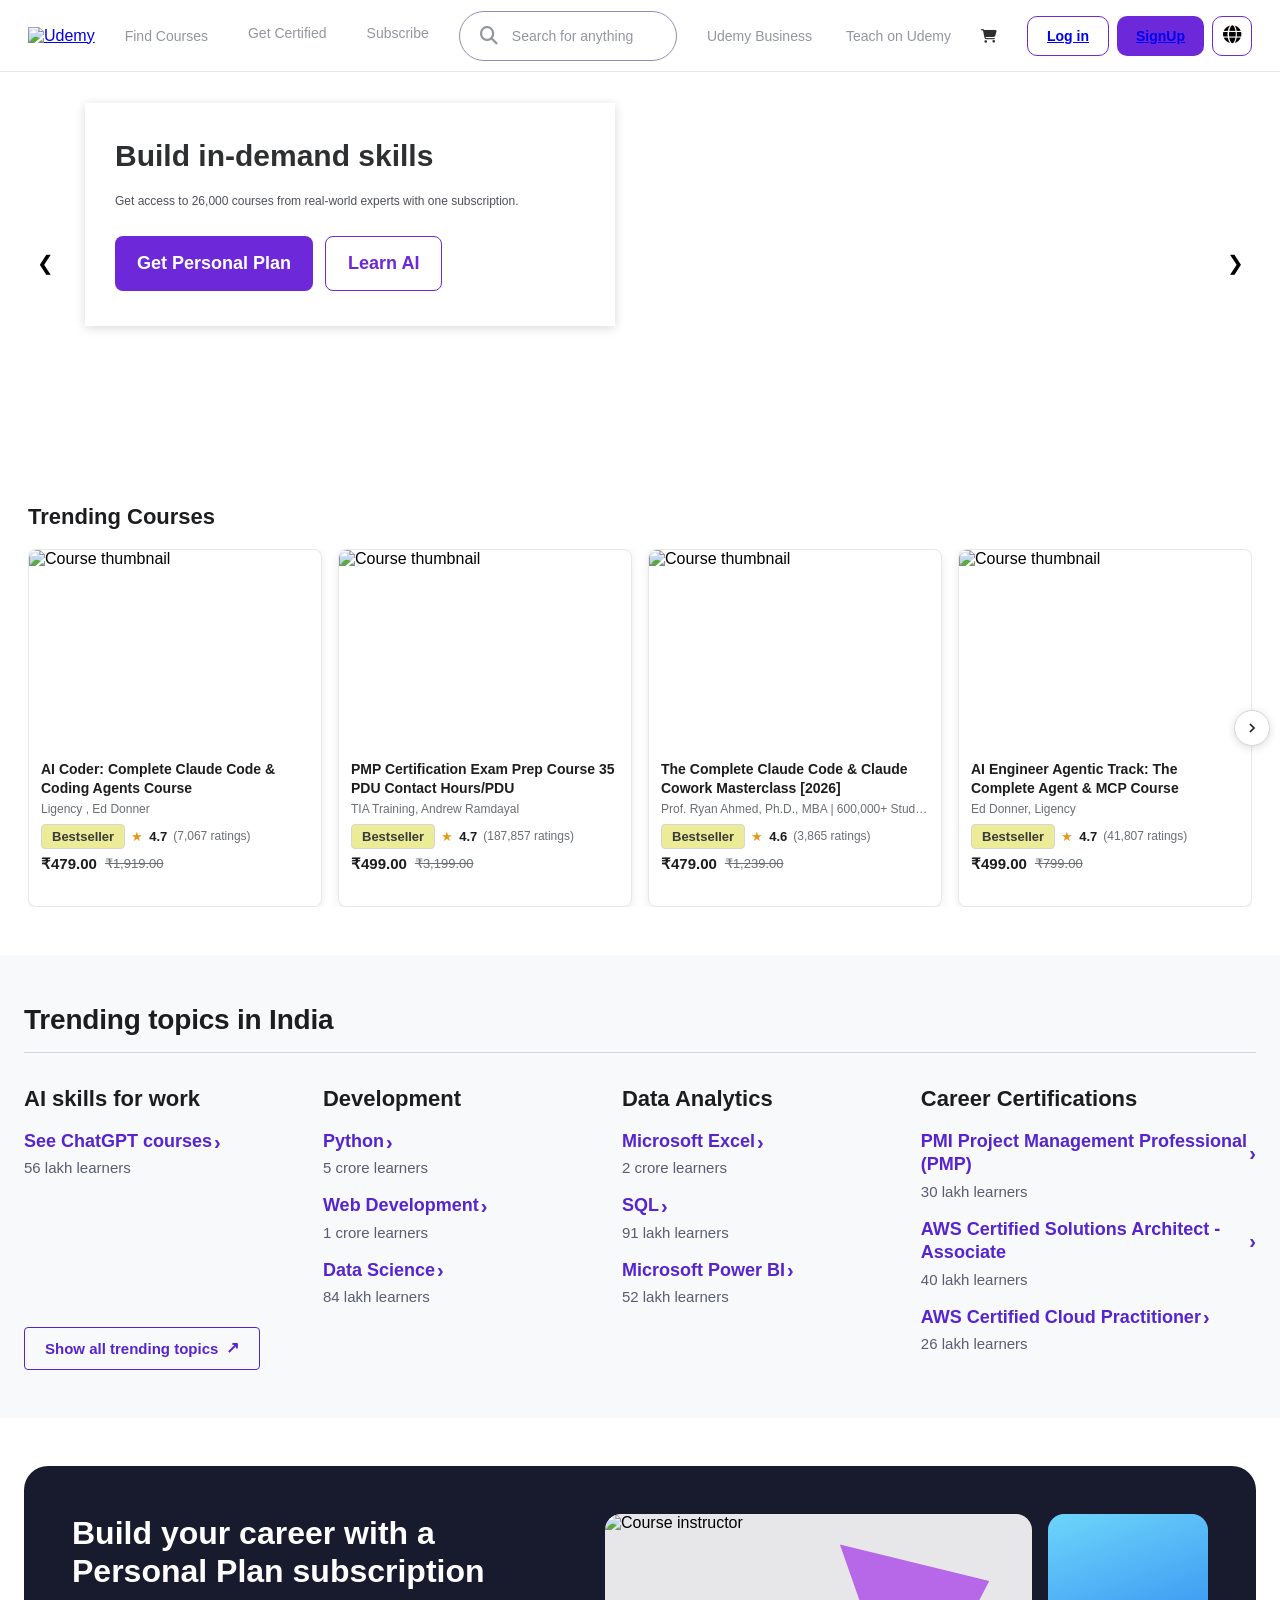
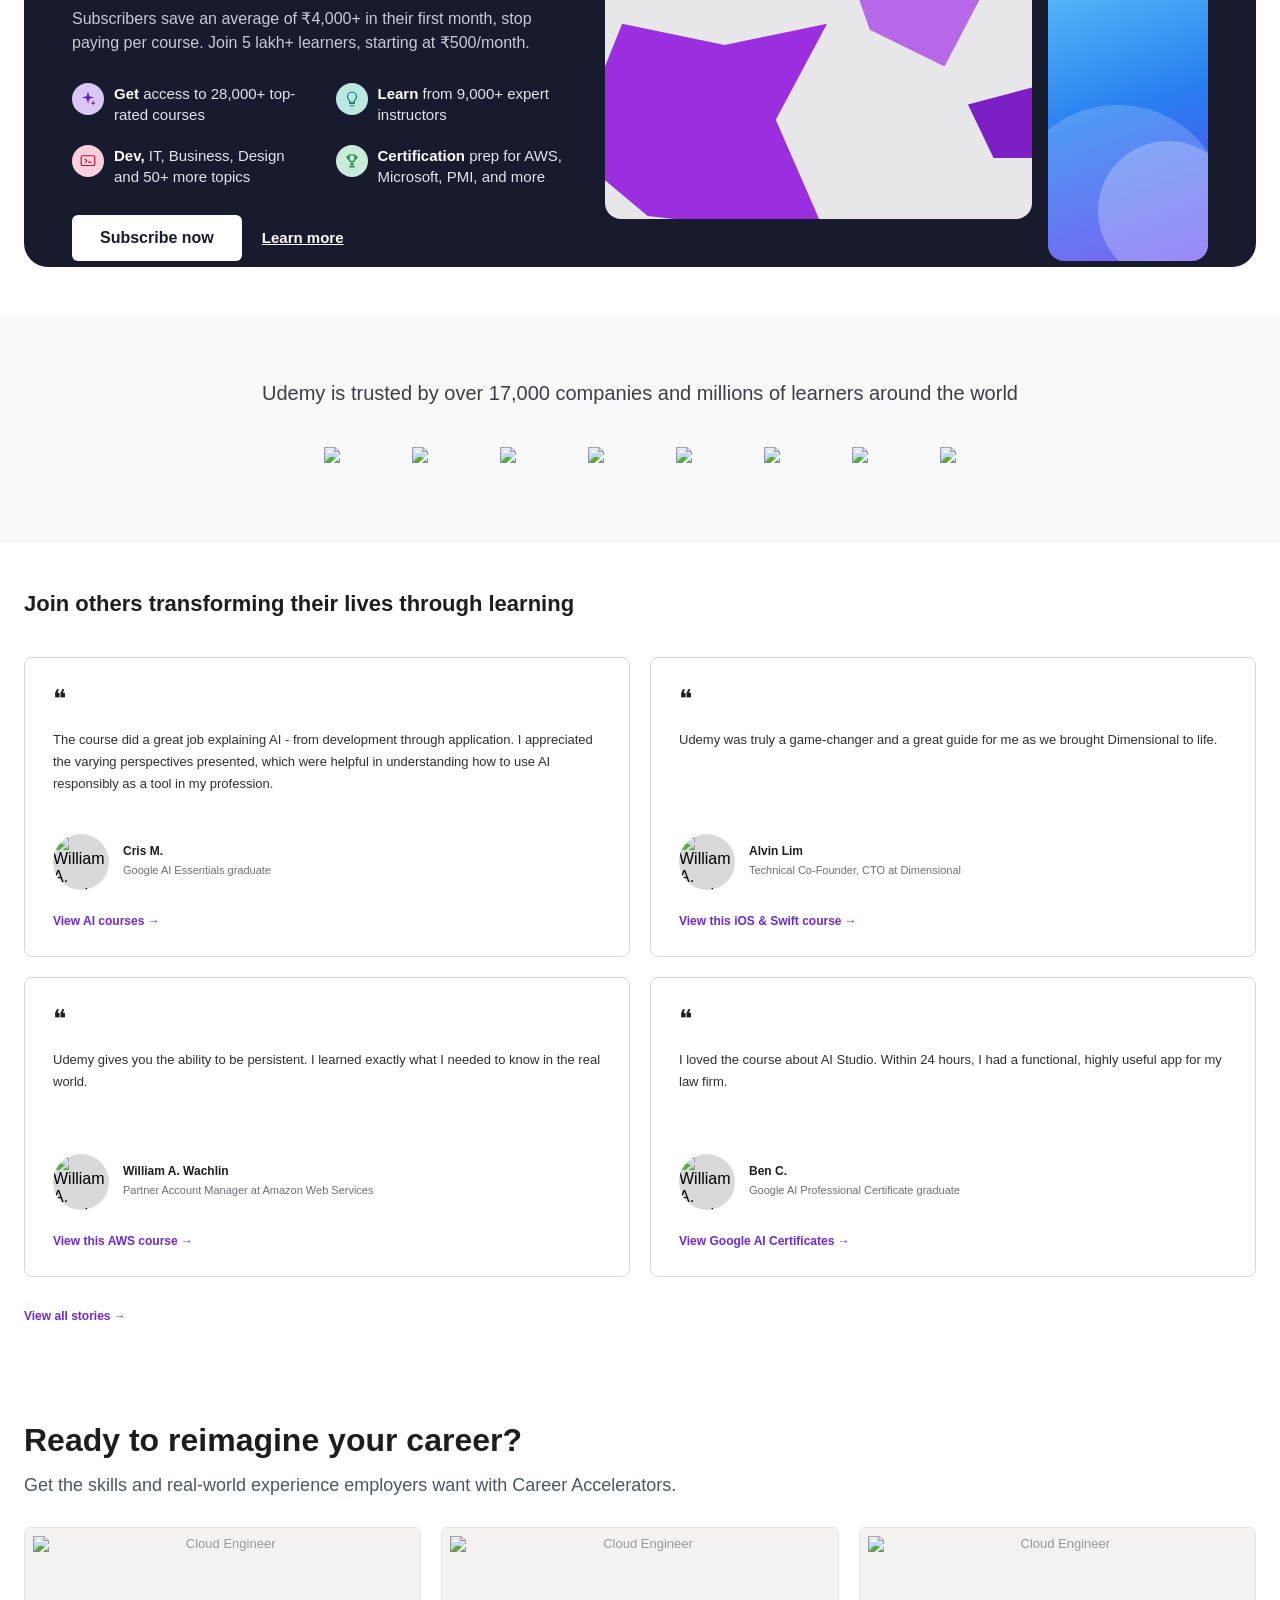
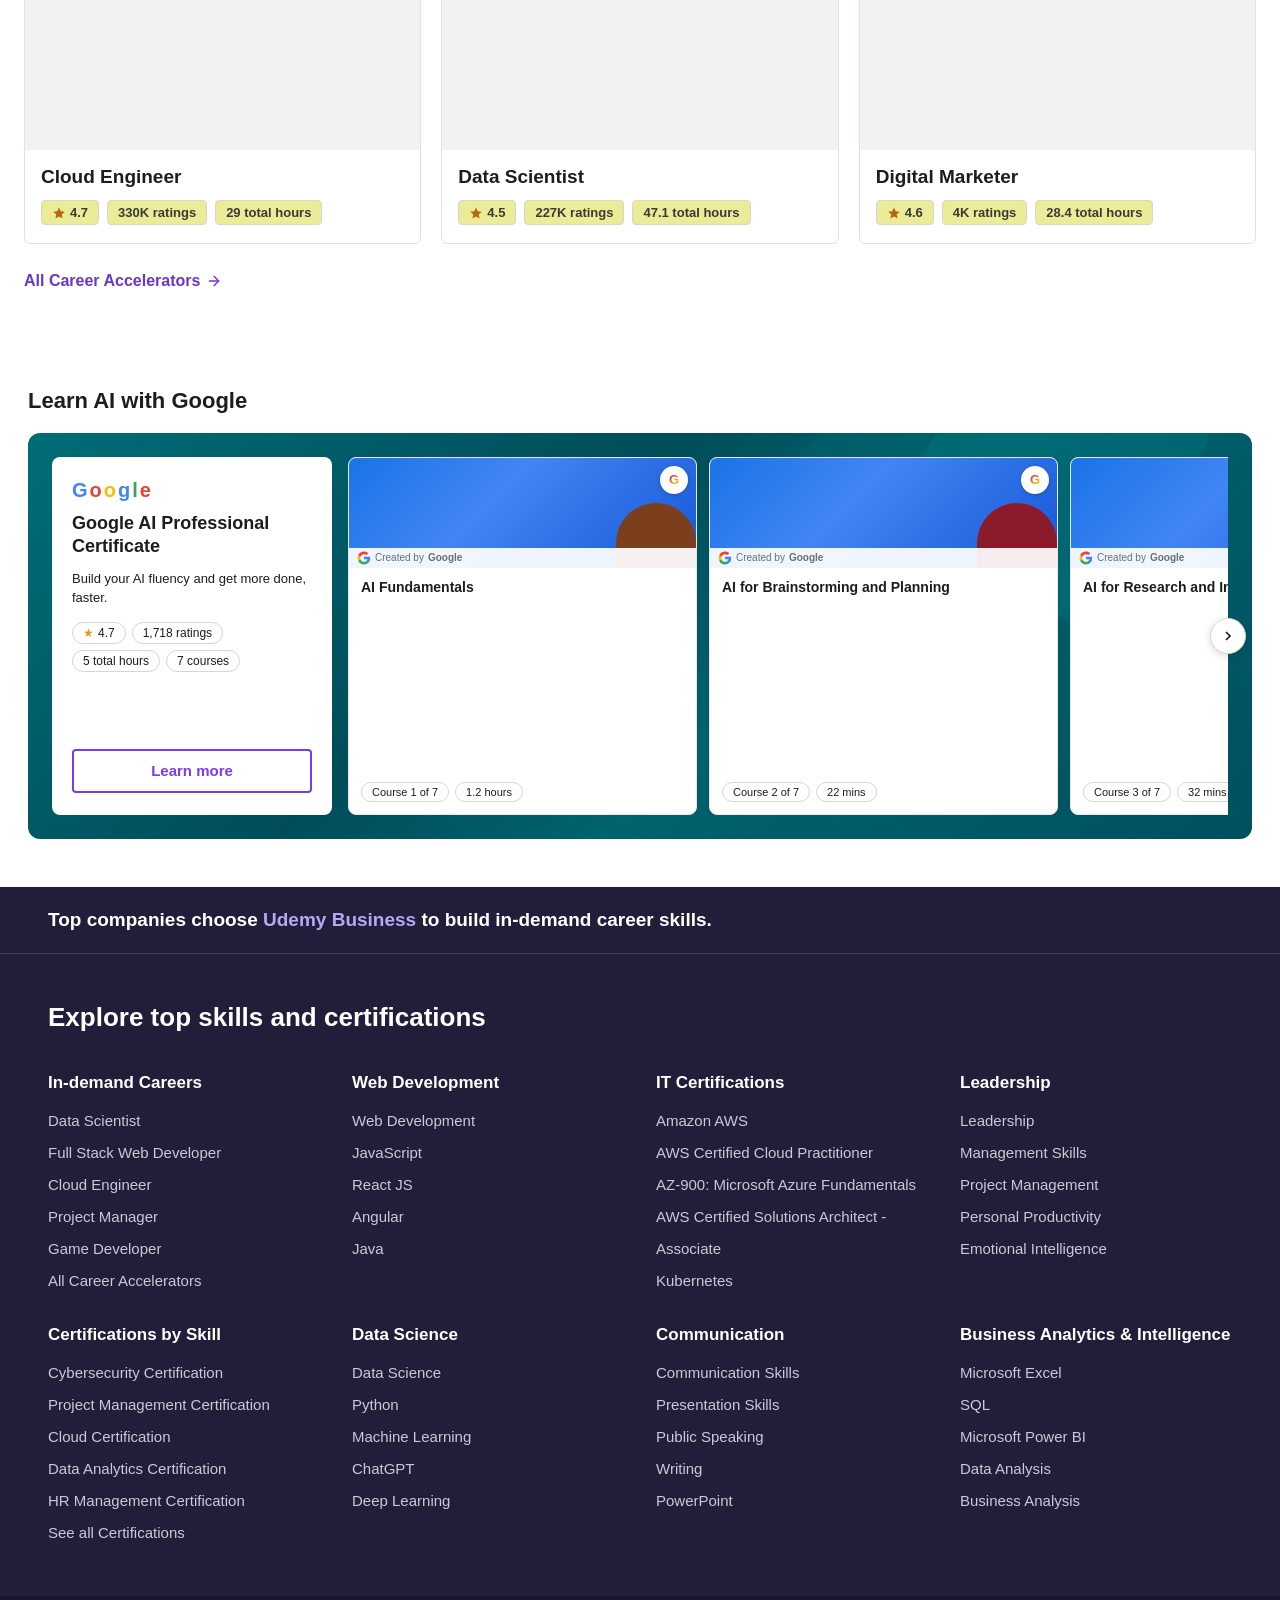
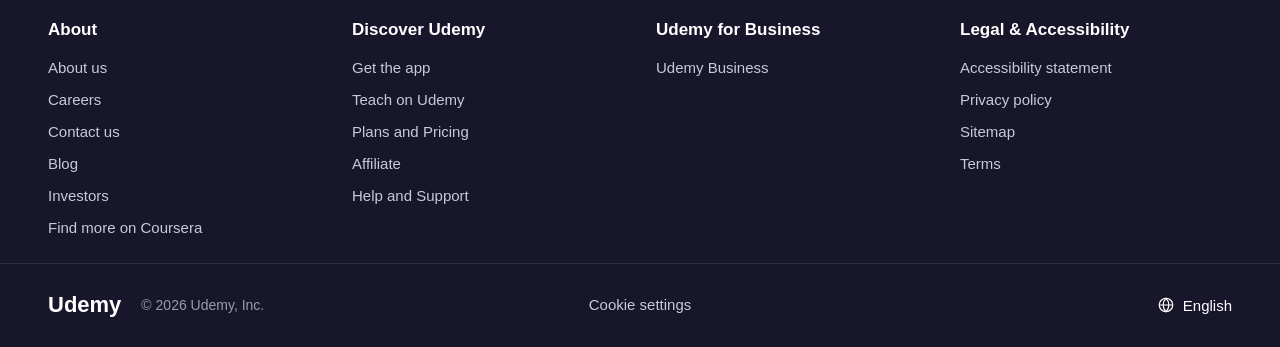
==== commit b1840033: "Y" ====
--- a/index.html
+++ b/index.html
@@ -5,9 +5,7 @@
     <meta charset="UTF-8">
     <meta name="viewport" content="width=device-width, initial-scale=1.0">
     <title>Udemy Navbar Clone</title>
-
     <link rel="stylesheet" href="https://cdnjs.cloudflare.com/ajax/libs/font-awesome/6.5.1/css/all.min.css">
-
     <link rel="stylesheet" href="style.css">
 </head>
 
@@ -20,14 +18,163 @@
         </button>
 
         <div class="logo">
-            <a href="index.html"><img src="https://frontends.udemycdn.com/frontends-homepage/staticx/udemy/images/v7/logo-udemy.svg"
-                alt="Udemy"></a>
+            <a href="index.html"><img src="https://frontends.udemycdn.com/frontends-homepage/staticx/udemy/images/v7/logo-udemy.svg" alt="Udemy"></a>
         </div>
 
         <ul class="nav-links">
-            <li><a href="#">Find Courses</a></li>
+            <!-- Find Courses with mega dropdown -->
+            <li class="nav-item-mega">
+                <a href="#" class="nav-link-mega">Find Courses</a>
+
+                <div class="mega-dropdown">
+                    <!-- LEFT PANEL -->
+                    <div class="mega-left">
+
+                        <div class="mega-section-label">New &amp; Featured</div>
+
+                        <div class="mega-item mega-item--google" data-sub="ai-google">
+                            <span class="mega-g-icon">
+                                <svg width="16" height="16" viewBox="0 0 24 24">
+                                    <path d="M22.56 12.25c0-.78-.07-1.53-.2-2.25H12v4.26h5.92c-.26 1.37-1.04 2.53-2.21 3.31v2.77h3.57c2.08-1.92 3.28-4.74 3.28-8.09z" fill="#4285F4"/>
+                                    <path d="M12 23c2.97 0 5.46-.98 7.28-2.66l-3.57-2.77c-.98.66-2.23 1.06-3.71 1.06-2.86 0-5.29-1.93-6.16-4.53H2.18v2.84C3.99 20.53 7.7 23 12 23z" fill="#34A853"/>
+                                    <path d="M5.84 14.09c-.22-.66-.35-1.36-.35-2.09s.13-1.43.35-2.09V7.07H2.18C1.43 8.55 1 10.22 1 12s.43 3.45 1.18 4.93l3.66-2.84z" fill="#FBBC05"/>
+                                    <path d="M12 5.38c1.62 0 3.06.56 4.21 1.64l3.15-3.15C17.45 2.09 14.97 1 12 1 7.7 1 3.99 3.47 2.18 7.07l3.66 2.84c.87-2.6 3.3-4.53 6.16-4.53z" fill="#EA4335"/>
+                                </svg>
+                            </span>
+                            Learn AI with Google
+                            <span class="mega-chevron">›</span>
+                        </div>
+
+                        <div class="mega-item" data-sub="learn-ai">Learn AI <span class="mega-chevron">›</span></div>
+                        <div class="mega-item" data-sub="careers">In-demand careers <span class="mega-chevron">›</span></div>
+                        <div class="mega-item mega-item--no-arrow">Courses with Role Play</div>
+
+                        <div class="mega-divider"></div>
+
+                        <div class="mega-item" data-sub="development">Development <span class="mega-chevron">›</span></div>
+                        <div class="mega-item" data-sub="business">Business <span class="mega-chevron">›</span></div>
+                        <div class="mega-item" data-sub="finance">Finance &amp; Accounting <span class="mega-chevron">›</span></div>
+                        <div class="mega-item" data-sub="it">IT &amp; Software <span class="mega-chevron">›</span></div>
+                        <div class="mega-item" data-sub="office">Office Productivity <span class="mega-chevron">›</span></div>
+                        <div class="mega-item" data-sub="personal">Personal Development <span class="mega-chevron">›</span></div>
+                        <div class="mega-item" data-sub="design">Design <span class="mega-chevron">›</span></div>
+                        <div class="mega-item" data-sub="marketing">Marketing <span class="mega-chevron">›</span></div>
+                        <div class="mega-item" data-sub="lifestyle">Lifestyle <span class="mega-chevron">›</span></div>
+                        <div class="mega-item" data-sub="photo">Photography &amp; Video <span class="mega-chevron">›</span></div>
+                        <div class="mega-item" data-sub="health">Health &amp; Fitness <span class="mega-chevron">›</span></div>
+                        <div class="mega-item" data-sub="music">Music <span class="mega-chevron">›</span></div>
+                        <div class="mega-item" data-sub="teaching">Teaching &amp; Academics <span class="mega-chevron">›</span></div>
+                    </div>
+
+                    <!-- RIGHT PANEL -->
+                    <div class="mega-right">
+                        <div class="mega-sub" data-sub="ai-google">
+                            <div class="mega-sub-item">AI Fundamentals <span class="mega-chevron">›</span></div>
+                            <div class="mega-sub-item">AI For Professionals <span class="mega-chevron">›</span></div>
+                            <div class="mega-sub-item">AI For Developers <span class="mega-chevron">›</span></div>
+                            <div class="mega-sub-item">AI For Creatives <span class="mega-chevron">›</span></div>
+                        </div>
+                        <div class="mega-sub" data-sub="learn-ai">
+                            <div class="mega-sub-item">ChatGPT <span class="mega-chevron">›</span></div>
+                            <div class="mega-sub-item">Prompt Engineering <span class="mega-chevron">›</span></div>
+                            <div class="mega-sub-item">Generative AI <span class="mega-chevron">›</span></div>
+                            <div class="mega-sub-item">AI Tools <span class="mega-chevron">›</span></div>
+                            <div class="mega-sub-item">Machine Learning <span class="mega-chevron">›</span></div>
+                        </div>
+                        <div class="mega-sub" data-sub="careers">
+                            <div class="mega-sub-item">Data Scientist <span class="mega-chevron">›</span></div>
+                            <div class="mega-sub-item">Full Stack Developer <span class="mega-chevron">›</span></div>
+                            <div class="mega-sub-item">Cloud Engineer <span class="mega-chevron">›</span></div>
+                            <div class="mega-sub-item">Project Manager <span class="mega-chevron">›</span></div>
+                            <div class="mega-sub-item">Game Developer <span class="mega-chevron">›</span></div>
+                        </div>
+                        <div class="mega-sub" data-sub="development">
+                            <div class="mega-sub-item">Web Development <span class="mega-chevron">›</span></div>
+                            <div class="mega-sub-item">Python <span class="mega-chevron">›</span></div>
+                            <div class="mega-sub-item">JavaScript <span class="mega-chevron">›</span></div>
+                            <div class="mega-sub-item">React <span class="mega-chevron">›</span></div>
+                            <div class="mega-sub-item">Data Science <span class="mega-chevron">›</span></div>
+                            <div class="mega-sub-item">Node.js <span class="mega-chevron">›</span></div>
+                        </div>
+                        <div class="mega-sub" data-sub="business">
+                            <div class="mega-sub-item">Entrepreneurship <span class="mega-chevron">›</span></div>
+                            <div class="mega-sub-item">Communication <span class="mega-chevron">›</span></div>
+                            <div class="mega-sub-item">Project Management <span class="mega-chevron">›</span></div>
+                            <div class="mega-sub-item">Business Strategy <span class="mega-chevron">›</span></div>
+                        </div>
+                        <div class="mega-sub" data-sub="finance">
+                            <div class="mega-sub-item">Accounting &amp; Bookkeeping <span class="mega-chevron">›</span></div>
+                            <div class="mega-sub-item">Financial Analysis <span class="mega-chevron">›</span></div>
+                            <div class="mega-sub-item">Investing &amp; Trading <span class="mega-chevron">›</span></div>
+                            <div class="mega-sub-item">CFA Certification <span class="mega-chevron">›</span></div>
+                        </div>
+                        <div class="mega-sub" data-sub="it">
+                            <div class="mega-sub-item">Amazon AWS <span class="mega-chevron">›</span></div>
+                            <div class="mega-sub-item">Cybersecurity <span class="mega-chevron">›</span></div>
+                            <div class="mega-sub-item">Microsoft Azure <span class="mega-chevron">›</span></div>
+                            <div class="mega-sub-item">Kubernetes <span class="mega-chevron">›</span></div>
+                            <div class="mega-sub-item">Linux <span class="mega-chevron">›</span></div>
+                        </div>
+                        <div class="mega-sub" data-sub="office">
+                            <div class="mega-sub-item">Microsoft Excel <span class="mega-chevron">›</span></div>
+                            <div class="mega-sub-item">Microsoft PowerPoint <span class="mega-chevron">›</span></div>
+                            <div class="mega-sub-item">Microsoft Word <span class="mega-chevron">›</span></div>
+                            <div class="mega-sub-item">Google Sheets <span class="mega-chevron">›</span></div>
+                        </div>
+                        <div class="mega-sub" data-sub="personal">
+                            <div class="mega-sub-item">Personal Productivity <span class="mega-chevron">›</span></div>
+                            <div class="mega-sub-item">Leadership <span class="mega-chevron">›</span></div>
+                            <div class="mega-sub-item">Career Development <span class="mega-chevron">›</span></div>
+                            <div class="mega-sub-item">Public Speaking <span class="mega-chevron">›</span></div>
+                        </div>
+                        <div class="mega-sub" data-sub="design">
+                            <div class="mega-sub-item">Graphic Design <span class="mega-chevron">›</span></div>
+                            <div class="mega-sub-item">UI/UX Design <span class="mega-chevron">›</span></div>
+                            <div class="mega-sub-item">Adobe Photoshop <span class="mega-chevron">›</span></div>
+                            <div class="mega-sub-item">Figma <span class="mega-chevron">›</span></div>
+                        </div>
+                        <div class="mega-sub" data-sub="marketing">
+                            <div class="mega-sub-item">Digital Marketing <span class="mega-chevron">›</span></div>
+                            <div class="mega-sub-item">Social Media Marketing <span class="mega-chevron">›</span></div>
+                            <div class="mega-sub-item">SEO <span class="mega-chevron">›</span></div>
+                            <div class="mega-sub-item">Google Ads <span class="mega-chevron">›</span></div>
+                        </div>
+                        <div class="mega-sub" data-sub="lifestyle">
+                            <div class="mega-sub-item">Arts &amp; Crafts <span class="mega-chevron">›</span></div>
+                            <div class="mega-sub-item">Food &amp; Beverage <span class="mega-chevron">›</span></div>
+                            <div class="mega-sub-item">Travel <span class="mega-chevron">›</span></div>
+                            <div class="mega-sub-item">Pet Care <span class="mega-chevron">›</span></div>
+                        </div>
+                        <div class="mega-sub" data-sub="photo">
+                            <div class="mega-sub-item">Photography <span class="mega-chevron">›</span></div>
+                            <div class="mega-sub-item">Video Editing <span class="mega-chevron">›</span></div>
+                            <div class="mega-sub-item">Adobe Lightroom <span class="mega-chevron">›</span></div>
+                            <div class="mega-sub-item">YouTube <span class="mega-chevron">›</span></div>
+                        </div>
+                        <div class="mega-sub" data-sub="health">
+                            <div class="mega-sub-item">Yoga <span class="mega-chevron">›</span></div>
+                            <div class="mega-sub-item">Fitness <span class="mega-chevron">›</span></div>
+                            <div class="mega-sub-item">Meditation <span class="mega-chevron">›</span></div>
+                            <div class="mega-sub-item">Nutrition &amp; Diet <span class="mega-chevron">›</span></div>
+                        </div>
+                        <div class="mega-sub" data-sub="music">
+                            <div class="mega-sub-item">Guitar <span class="mega-chevron">›</span></div>
+                            <div class="mega-sub-item">Piano <span class="mega-chevron">›</span></div>
+                            <div class="mega-sub-item">Music Production <span class="mega-chevron">›</span></div>
+                            <div class="mega-sub-item">Music Theory <span class="mega-chevron">›</span></div>
+                        </div>
+                        <div class="mega-sub" data-sub="teaching">
+                            <div class="mega-sub-item">Engineering <span class="mega-chevron">›</span></div>
+                            <div class="mega-sub-item">Math <span class="mega-chevron">›</span></div>
+                            <div class="mega-sub-item">Science <span class="mega-chevron">›</span></div>
+                            <div class="mega-sub-item">Online Education <span class="mega-chevron">›</span></div>
+                        </div>
+                    </div>
+                </div>
+            </li>
+
             <li><a href="#">Get Certified</a></li>
-            <li><a href="#">Subscribe</a></li>
+            <li><a href="subscribe.html">Subscribe</a></li>
         </ul>
 
         <div class="search-box">
@@ -45,13 +192,9 @@
         </div>
 
         <div class="right-actions">
-        <button class="login-btn"><a href="login.html">Log in</a></button>
-
-        <button class="signup-btn"><a href="signup.html">SignUp</a></button>
-
-        <button class="lang-btn">
-            <i class="fa-solid fa-globe"></i>
-        </button>
+            <button class="login-btn"><a href="login.html">Log in</a></button>
+            <button class="signup-btn"><a href="signup.html">SignUp</a></button>
+            <button class="lang-btn"><i class="fa-solid fa-globe"></i></button>
         </div>
 
     </nav>
@@ -59,586 +202,454 @@
     <!-- Section 1 -->
     <section class="hero-slider">
     <button class="nav-btn prev">&#10094;</button>
-
     <div class="slides">
-        <!-- Slide 1 -->
         <div class="slide active slide-1">
             <div class="content-box1">
                 <h1>Build in-demand skills</h1>
-                <p>
-                    Get access to 26,000 courses from real-world experts
-                    with one subscription.
-                </p>
-
+                <p>Get access to 26,000 courses from real-world experts with one subscription.</p>
                 <div class="btn-group">
                     <button class="primary-btn">Get Personal Plan</button>
                     <button class="secondary-btn">Learn AI</button>
                 </div>
             </div>
         </div>
-
-        <!-- Slide 2 -->
         <div class="slide slide-2">
             <div class="content-box2">
                 <h1>Courses from ₹479.00</h1>
-                <p>
-                    Start building your learning routine today.
-                    Offer ends June 18.
-                </p>
+                <p>Start building your learning routine today. Offer ends June 18.</p>
             </div>
         </div>
     </div>
-
     <button class="nav-btn next">&#10095;</button>
 </section>
+
 
 <!-- Section 2 -->
 <section class="courses-section">
   <h2 class="section-heading">Trending Courses</h2>
- 
   <div class="slider-wrapper">
-    <!-- Left Arrow -->
     <button class="arrow arrow-left" id="arrowLeft" aria-label="Previous">
-      <svg viewBox="0 0 24 24" fill="none" stroke="currentColor" stroke-width="2.5">
-        <polyline points="15 18 9 12 15 6"/>
-      </svg>
+      <svg viewBox="0 0 24 24" fill="none" stroke="currentColor" stroke-width="2.5"><polyline points="15 18 9 12 15 6"/></svg>
     </button>
- 
-    <!-- Track clip (hides cards outside view; popups overflow via z-index) -->
     <div class="slider-clip" id="sliderClip">
     <div class="slider-track" id="sliderTrack">
- 
-      <!-- Card 1 -->
       <div class="course-card" data-index="0">
-        <div class="card-thumb">
-  <img src="https://img-c.udemycdn.com/course/240x135/7053781_bd4d.jpg" alt="Course thumbnail" style="width:100%;height:100%;object-fit:cover;display:block;">
-</div>
+        <div class="card-thumb"><img src="https://img-c.udemycdn.com/course/240x135/7053781_bd4d.jpg" alt="Course thumbnail" style="width:100%;height:100%;object-fit:cover;display:block;"></div>
         <div class="card-body">
           <div class="card-title">AI Coder: Complete Claude Code &amp; Coding Agents Course</div>
           <div class="card-author">Ligency , Ed Donner</div>
-          <div class="card-meta">
-            <span class="badge">Bestseller</span>
-            <span class="star">★</span>
-            <span class="rating-num">4.7</span>
-            <span class="rating-count">(7,067 ratings)</span>
-          </div>
-          <div class="card-price">
-            <span class="price-now">₹479.00</span>
-            <span class="price-old">₹1,919.00</span>
-          </div>
-        </div>
-        <!-- Popup -->
+          <div class="card-meta"><span class="badge">Bestseller</span><span class="star">★</span><span class="rating-num">4.7</span><span class="rating-count">(7,067 ratings)</span></div>
+          <div class="card-price"><span class="price-now">₹479.00</span><span class="price-old">₹1,919.00</span></div>
+        </div>
         <div class="popup">
           <div class="popup-title">AI Coder: Complete Claude Code &amp; Coding Agents Course</div>
-          <div class="popup-meta-row">
-            <span class="badge badge-green">Bestseller</span>
-            <span class="popup-updated">Updated <strong>May 2026</strong></span>
-          </div>
+          <div class="popup-meta-row"><span class="badge badge-green">Bestseller</span><span class="popup-updated">Updated <strong>May 2026</strong></span></div>
           <div class="popup-stats">29.5 total hours · All Levels · Subtitles</div>
           <div class="popup-desc">Complete AI Coder training with Claude Code, coding agents, and multi-model workflows.</div>
-          <ul class="popup-bullets">
-            <li>Build full coding agents from scratch using Claude</li>
-            <li>Master agentic workflows and multi-step pipelines</li>
-            <li>Deploy real-world AI-powered coding tools</li>
-          </ul>
+          <ul class="popup-bullets"><li>Build full coding agents from scratch using Claude</li><li>Master agentic workflows and multi-step pipelines</li><li>Deploy real-world AI-powered coding tools</li></ul>
           <button class="popup-cta">Add to cart</button>
         </div>
       </div>
- 
-      <!-- Card 2 -->
       <div class="course-card" data-index="1">
-        <div class="card-thumb">
-  <img src="https://img-c.udemycdn.com/course/240x135/1759114_873a_14.jpg" alt="Course thumbnail" style="width:100%;height:100%;object-fit:cover;display:block;">
-</div>
+        <div class="card-thumb"><img src="https://img-c.udemycdn.com/course/240x135/1759114_873a_14.jpg" alt="Course thumbnail" style="width:100%;height:100%;object-fit:cover;display:block;"></div>
         <div class="card-body">
           <div class="card-title">PMP Certification Exam Prep Course 35 PDU Contact Hours/PDU</div>
           <div class="card-author">TIA Training, Andrew Ramdayal</div>
-          <div class="card-meta">
-            <span class="badge">Bestseller</span>
-            <span class="star">★</span>
-            <span class="rating-num">4.7</span>
-            <span class="rating-count">(187,857 ratings)</span>
-          </div>
-          <div class="card-price">
-            <span class="price-now">₹499.00</span>
-            <span class="price-old">₹3,199.00</span>
-          </div>
+          <div class="card-meta"><span class="badge">Bestseller</span><span class="star">★</span><span class="rating-num">4.7</span><span class="rating-count">(187,857 ratings)</span></div>
+          <div class="card-price"><span class="price-now">₹499.00</span><span class="price-old">₹3,199.00</span></div>
         </div>
         <div class="popup">
           <div class="popup-title">PMP Certification Exam Prep Course 35 PDU Contact Hours/PDU</div>
-          <div class="popup-meta-row">
-            <span class="badge badge-green">Bestseller</span>
-            <span class="popup-updated">Updated <strong>Apr 2026</strong></span>
-          </div>
+          <div class="popup-meta-row"><span class="badge badge-green">Bestseller</span><span class="popup-updated">Updated <strong>Apr 2026</strong></span></div>
           <div class="popup-stats">35 total hours · All Levels · Subtitles</div>
           <div class="popup-desc">The most comprehensive PMP exam prep with 35 PDU contact hours and real exam simulations.</div>
-          <ul class="popup-bullets">
-            <li>Pass the PMP exam on your first attempt</li>
-            <li>35 PDU contact hours accepted by PMI</li>
-            <li>500+ practice questions with detailed explanations</li>
-          </ul>
+          <ul class="popup-bullets"><li>Pass the PMP exam on your first attempt</li><li>35 PDU contact hours accepted by PMI</li><li>500+ practice questions with detailed explanations</li></ul>
           <button class="popup-cta">Add to cart</button>
         </div>
       </div>
- 
-      <!-- Card 3 -->
       <div class="course-card" data-index="2">
-        <div class="card-thumb">
-  <img src="https://img-c.udemycdn.com/course/240x135/7066971_118a_4.jpg" alt="Course thumbnail" style="width:100%;height:100%;object-fit:cover;display:block;">
-</div>
+        <div class="card-thumb"><img src="https://img-c.udemycdn.com/course/240x135/7066971_118a_4.jpg" alt="Course thumbnail" style="width:100%;height:100%;object-fit:cover;display:block;"></div>
         <div class="card-body">
           <div class="card-title">The Complete Claude Code &amp; Claude Cowork Masterclass [2026]</div>
           <div class="card-author">Prof. Ryan Ahmed, Ph.D., MBA | 600,000+ Stude...</div>
-          <div class="card-meta">
-            <span class="badge">Bestseller</span>
-            <span class="star">★</span>
-            <span class="rating-num">4.6</span>
-            <span class="rating-count">(3,865 ratings)</span>
-          </div>
-          <div class="card-price">
-            <span class="price-now">₹479.00</span>
-            <span class="price-old">₹1,239.00</span>
-          </div>
+          <div class="card-meta"><span class="badge">Bestseller</span><span class="star">★</span><span class="rating-num">4.6</span><span class="rating-count">(3,865 ratings)</span></div>
+          <div class="card-price"><span class="price-now">₹479.00</span><span class="price-old">₹1,239.00</span></div>
         </div>
         <div class="popup">
           <div class="popup-title">The Complete Claude Code &amp; Claude Cowork Masterclass [2026]</div>
-          <div class="popup-meta-row">
-            <span class="badge badge-green">Bestseller</span>
-            <span class="popup-updated">Updated <strong>May 2026</strong></span>
-          </div>
+          <div class="popup-meta-row"><span class="badge badge-green">Bestseller</span><span class="popup-updated">Updated <strong>May 2026</strong></span></div>
           <div class="popup-stats">22 total hours · Beginner · Subtitles</div>
           <div class="popup-desc">Master Claude Code and Claude Cowork for agentic AI development and autonomous workflows.</div>
-          <ul class="popup-bullets">
-            <li>Use Claude Code for real-world software projects</li>
-            <li>Automate workflows with Claude Cowork</li>
-            <li>Build agentic pipelines end-to-end</li>
-          </ul>
+          <ul class="popup-bullets"><li>Use Claude Code for real-world software projects</li><li>Automate workflows with Claude Cowork</li><li>Build agentic pipelines end-to-end</li></ul>
           <button class="popup-cta">Add to cart</button>
         </div>
       </div>
- 
-      <!-- Card 4 -->
       <div class="course-card" data-index="3">
-        <div class="card-thumb">
-  <img src="https://img-c.udemycdn.com/course/240x135/6566789_2e8a_10.jpg" alt="Course thumbnail" style="width:100%;height:100%;object-fit:cover;display:block;">
-</div>
+        <div class="card-thumb"><img src="https://img-c.udemycdn.com/course/240x135/6566789_2e8a_10.jpg" alt="Course thumbnail" style="width:100%;height:100%;object-fit:cover;display:block;"></div>
         <div class="card-body">
           <div class="card-title">AI Engineer Agentic Track: The Complete Agent &amp; MCP Course</div>
           <div class="card-author">Ed Donner, Ligency</div>
-          <div class="card-meta">
-            <span class="badge">Bestseller</span>
-            <span class="star">★</span>
-            <span class="rating-num">4.7</span>
-            <span class="rating-count">(41,807 ratings)</span>
-          </div>
-          <div class="card-price">
-            <span class="price-now">₹499.00</span>
-            <span class="price-old">₹799.00</span>
-          </div>
+          <div class="card-meta"><span class="badge">Bestseller</span><span class="star">★</span><span class="rating-num">4.7</span><span class="rating-count">(41,807 ratings)</span></div>
+          <div class="card-price"><span class="price-now">₹499.00</span><span class="price-old">₹799.00</span></div>
         </div>
         <div class="popup">
           <div class="popup-title">AI Engineer Agentic Track: The Complete Agent &amp; MCP Course</div>
-          <div class="popup-meta-row">
-            <span class="badge badge-green">Bestseller</span>
-            <span class="popup-updated">Updated <strong>Jun 2026</strong></span>
-          </div>
+          <div class="popup-meta-row"><span class="badge badge-green">Bestseller</span><span class="popup-updated">Updated <strong>Jun 2026</strong></span></div>
           <div class="popup-stats">18 total hours · Intermediate · Subtitles</div>
           <div class="popup-desc">Build production-ready AI agents and master the Model Context Protocol (MCP) from scratch.</div>
-          <ul class="popup-bullets">
-            <li>Design and deploy autonomous AI agents</li>
-            <li>Implement MCP for multi-model coordination</li>
-            <li>Integrate agents with real-world APIs</li>
-          </ul>
+          <ul class="popup-bullets"><li>Design and deploy autonomous AI agents</li><li>Implement MCP for multi-model coordination</li><li>Integrate agents with real-world APIs</li></ul>
           <button class="popup-cta">Add to cart</button>
         </div>
       </div>
- 
-      <!-- Card 5 -->
       <div class="course-card" data-index="4">
-        <div class="card-thumb">
-  <img src="https://img-c.udemycdn.com/course/240x135/2776760_f176_10.jpg" alt="Course thumbnail" style="width:100%;height:100%;object-fit:cover;display:block;">
-</div>
+        <div class="card-thumb"><img src="https://img-c.udemycdn.com/course/240x135/2776760_f176_10.jpg" alt="Course thumbnail" style="width:100%;height:100%;object-fit:cover;display:block;"></div>
         <div class="card-body">
           <div class="card-title">The AI Engineer Course 2026: Complete AI Engineer Bootcamp</div>
           <div class="card-author">365 Careers</div>
-          <div class="card-meta">
-            <span class="badge">Bestseller</span>
-            <span class="star">★</span>
-            <span class="rating-num">4.6</span>
-            <span class="rating-count">(21,784 ratings)</span>
-          </div>
-          <div class="card-price">
-            <span class="price-now">₹499.00</span>
-            <span class="price-old">₹3,089.00</span>
-          </div>
+          <div class="card-meta"><span class="badge">Bestseller</span><span class="star">★</span><span class="rating-num">4.6</span><span class="rating-count">(21,784 ratings)</span></div>
+          <div class="card-price"><span class="price-now">₹499.00</span><span class="price-old">₹3,089.00</span></div>
         </div>
         <div class="popup">
           <div class="popup-title">The AI Engineer Course 2026: Complete AI Engineer Bootcamp</div>
-          <div class="popup-meta-row">
-            <span class="badge badge-green">Bestseller</span>
-            <span class="popup-updated">Updated <strong>May 2026</strong></span>
-          </div>
+          <div class="popup-meta-row"><span class="badge badge-green">Bestseller</span><span class="popup-updated">Updated <strong>May 2026</strong></span></div>
           <div class="popup-stats">29.5 total hours · All Levels · Subtitles</div>
           <div class="popup-desc">Complete AI Engineer Training: Python, NLP, Transformers, LLMs, LangChain, Hugging Face, APIs</div>
-          <ul class="popup-bullets">
-            <li>The course provides the entire toolbox you need to become an AI Engineer</li>
-            <li>Understand key Artificial Intelligence concepts and build a solid foundation</li>
-            <li>Start coding in Python and learn how to use it for NLP and AI</li>
-          </ul>
+          <ul class="popup-bullets"><li>The course provides the entire toolbox you need to become an AI Engineer</li><li>Understand key AI concepts and build a solid foundation</li><li>Start coding in Python and learn how to use it for NLP and AI</li></ul>
           <button class="popup-cta">Add to cart</button>
         </div>
       </div>
- 
-      <!-- Card 6 -->
       <div class="course-card" data-index="5">
-        <div class="card-thumb">
-  <img src="https://img-c.udemycdn.com/course/240x135/6100015_1979_5.jpg" alt="Course thumbnail" style="width:100%;height:100%;object-fit:cover;display:block;">
-</div>
+        <div class="card-thumb"><img src="https://img-c.udemycdn.com/course/240x135/6100015_1979_5.jpg" alt="Course thumbnail" style="width:100%;height:100%;object-fit:cover;display:block;"></div>
         <div class="card-body">
           <div class="card-title">Machine Learning A-Z: AI, Python &amp; R + ChatGPT Bonus [2026]</div>
           <div class="card-author">Kirill Eremenko, Hadelin de Ponteves</div>
-          <div class="card-meta">
-            <span class="badge">Bestseller</span>
-            <span class="star">★</span>
-            <span class="rating-num">4.5</span>
-            <span class="rating-count">(182,310 ratings)</span>
-          </div>
-          <div class="card-price">
-            <span class="price-now">₹479.00</span>
-            <span class="price-old">₹3,299.00</span>
-          </div>
+          <div class="card-meta"><span class="badge">Bestseller</span><span class="star">★</span><span class="rating-num">4.5</span><span class="rating-count">(182,310 ratings)</span></div>
+          <div class="card-price"><span class="price-now">₹479.00</span><span class="price-old">₹3,299.00</span></div>
         </div>
         <div class="popup">
           <div class="popup-title">Machine Learning A-Z: AI, Python &amp; R + ChatGPT Bonus [2026]</div>
-          <div class="popup-meta-row">
-            <span class="badge badge-green">Bestseller</span>
-            <span class="popup-updated">Updated <strong>Mar 2026</strong></span>
-          </div>
+          <div class="popup-meta-row"><span class="badge badge-green">Bestseller</span><span class="popup-updated">Updated <strong>Mar 2026</strong></span></div>
           <div class="popup-stats">44 total hours · All Levels · Subtitles</div>
           <div class="popup-desc">Learn to create Machine Learning algorithms in Python and R with hands-on projects.</div>
-          <ul class="popup-bullets">
-            <li>Master Machine Learning on Python and R</li>
-            <li>Handle advanced ML topics like Reinforcement Learning</li>
-            <li>Use ChatGPT as an AI coding companion</li>
-          </ul>
+          <ul class="popup-bullets"><li>Master Machine Learning on Python and R</li><li>Handle advanced ML topics like Reinforcement Learning</li><li>Use ChatGPT as an AI coding companion</li></ul>
           <button class="popup-cta">Add to cart</button>
         </div>
       </div>
- 
-      <!-- Card 7 -->
       <div class="course-card" data-index="6">
-        <div class="card-thumb">
-  <img src="https://img-c.udemycdn.com/course/240x135/7029917_06cb.jpg" alt="Course thumbnail" style="width:100%;height:100%;object-fit:cover;display:block;">
-</div>
+        <div class="card-thumb"><img src="https://img-c.udemycdn.com/course/240x135/7029917_06cb.jpg" alt="Course thumbnail" style="width:100%;height:100%;object-fit:cover;display:block;"></div>
         <div class="card-body">
           <div class="card-title">React – The Complete Guide 2026 (incl. React Router &amp; Redux)</div>
           <div class="card-author">Maximilian Schwarzmüller, Academind</div>
-          <div class="card-meta">
-            <span class="badge">Bestseller</span>
-            <span class="star">★</span>
-            <span class="rating-num">4.6</span>
-            <span class="rating-count">(218,024 ratings)</span>
-          </div>
-          <div class="card-price">
-            <span class="price-now">₹479.00</span>
-            <span class="price-old">₹3,499.00</span>
-          </div>
+          <div class="card-meta"><span class="badge">Bestseller</span><span class="star">★</span><span class="rating-num">4.6</span><span class="rating-count">(218,024 ratings)</span></div>
+          <div class="card-price"><span class="price-now">₹479.00</span><span class="price-old">₹3,499.00</span></div>
         </div>
         <div class="popup">
           <div class="popup-title">React – The Complete Guide 2026 (incl. React Router &amp; Redux)</div>
-          <div class="popup-meta-row">
-            <span class="badge badge-green">Bestseller</span>
-            <span class="popup-updated">Updated <strong>Apr 2026</strong></span>
-          </div>
+          <div class="popup-meta-row"><span class="badge badge-green">Bestseller</span><span class="popup-updated">Updated <strong>Apr 2026</strong></span></div>
           <div class="popup-stats">68 total hours · All Levels · Subtitles</div>
           <div class="popup-desc">Dive in and learn React.js from scratch! Learn Reactjs, Hooks, Redux, React Routing, and more.</div>
-          <ul class="popup-bullets">
-            <li>Build powerful, fast, user-friendly React apps</li>
-            <li>Apply React hooks including custom hooks</li>
-            <li>Manage state with Redux and React Context</li>
-          </ul>
+          <ul class="popup-bullets"><li>Build powerful, fast, user-friendly React apps</li><li>Apply React hooks including custom hooks</li><li>Manage state with Redux and React Context</li></ul>
           <button class="popup-cta">Add to cart</button>
         </div>
       </div>
- 
-      <!-- Card 8 -->
       <div class="course-card" data-index="7">
-        <div class="card-thumb">
-  <img src="https://img-c.udemycdn.com/course/240x135/5969684_1f82_3.jpg" alt="Course thumbnail" style="width:100%;height:100%;object-fit:cover;display:block;">
-</div>
+        <div class="card-thumb"><img src="https://img-c.udemycdn.com/course/240x135/5969684_1f82_3.jpg" alt="Course thumbnail" style="width:100%;height:100%;object-fit:cover;display:block;"></div>
         <div class="card-body">
           <div class="card-title">100 Days of Code: The Complete Python Pro Bootcamp</div>
           <div class="card-author">Dr. Angela Yu, App Brewery</div>
-          <div class="card-meta">
-            <span class="badge">Bestseller</span>
-            <span class="star">★</span>
-            <span class="rating-num">4.7</span>
-            <span class="rating-count">(312,465 ratings)</span>
-          </div>
-          <div class="card-price">
-            <span class="price-now">₹479.00</span>
-            <span class="price-old">₹3,199.00</span>
-          </div>
+          <div class="card-meta"><span class="badge">Bestseller</span><span class="star">★</span><span class="rating-num">4.7</span><span class="rating-count">(312,465 ratings)</span></div>
+          <div class="card-price"><span class="price-now">₹479.00</span><span class="price-old">₹3,199.00</span></div>
         </div>
         <div class="popup">
           <div class="popup-title">100 Days of Code: The Complete Python Pro Bootcamp</div>
-          <div class="popup-meta-row">
-            <span class="badge badge-green">Bestseller</span>
-            <span class="popup-updated">Updated <strong>Jun 2026</strong></span>
-          </div>
+          <div class="popup-meta-row"><span class="badge badge-green">Bestseller</span><span class="popup-updated">Updated <strong>Jun 2026</strong></span></div>
           <div class="popup-stats">60 total hours · All Levels · Subtitles</div>
           <div class="popup-desc">Master Python by building 100 projects in 100 days, from web development to data science and AI.</div>
-          <ul class="popup-bullets">
-            <li>Program in Python professionally</li>
-            <li>Build real-world apps: games, apps, websites</li>
-            <li>Learn automation, data science, and machine learning</li>
-          </ul>
+          <ul class="popup-bullets"><li>Program in Python professionally</li><li>Build real-world apps: games, apps, websites</li><li>Learn automation, data science, and machine learning</li></ul>
           <button class="popup-cta">Add to cart</button>
         </div>
       </div>
+    </div>
+    </div>
+    <button class="arrow arrow-right" id="arrowRight" aria-label="Next">
+      <svg viewBox="0 0 24 24" fill="none" stroke="currentColor" stroke-width="2.5"><polyline points="9 18 15 12 9 6"/></svg>
+    </button>
+  </div>
+</section>
+
+<!-- Section 3 -->
+<section class="trending">
+  <div class="trending__header"><h2 class="trending__heading">Trending topics in India</h2></div>
+  <div class="trending__grid">
+    <div class="topic-col topic-col--ai">
+      <h3 class="topic-col__title">AI skills for work</h3>
+      <div class="topic-item"><a href="#" class="topic-item__link">See ChatGPT courses <span class="topic-item__chevron">&rsaquo;</span></a><p class="topic-item__learners">56 lakh learners</p></div>
+      <button class="show-all-btn">Show all trending topics <span class="show-all-btn__icon">&#8599;</span></button>
+    </div>
+    <div class="topic-col">
+      <h3 class="topic-col__title">Development</h3>
+      <div class="topic-item"><a href="#" class="topic-item__link">Python <span class="topic-item__chevron">&rsaquo;</span></a><p class="topic-item__learners">5 crore learners</p></div>
+      <div class="topic-item"><a href="#" class="topic-item__link">Web Development <span class="topic-item__chevron">&rsaquo;</span></a><p class="topic-item__learners">1 crore learners</p></div>
+      <div class="topic-item"><a href="#" class="topic-item__link">Data Science <span class="topic-item__chevron">&rsaquo;</span></a><p class="topic-item__learners">84 lakh learners</p></div>
+    </div>
+    <div class="topic-col">
+      <h3 class="topic-col__title">Data Analytics</h3>
+      <div class="topic-item"><a href="#" class="topic-item__link">Microsoft Excel <span class="topic-item__chevron">&rsaquo;</span></a><p class="topic-item__learners">2 crore learners</p></div>
+      <div class="topic-item"><a href="#" class="topic-item__link">SQL <span class="topic-item__chevron">&rsaquo;</span></a><p class="topic-item__learners">91 lakh learners</p></div>
+      <div class="topic-item"><a href="#" class="topic-item__link">Microsoft Power BI <span class="topic-item__chevron">&rsaquo;</span></a><p class="topic-item__learners">52 lakh learners</p></div>
+    </div>
+    <div class="topic-col topic-col--wide">
+      <h3 class="topic-col__title">Career Certifications</h3>
+      <div class="topic-item"><a href="#" class="topic-item__link">PMI Project Management Professional (PMP) <span class="topic-item__chevron">&rsaquo;</span></a><p class="topic-item__learners">30 lakh learners</p></div>
+      <div class="topic-item"><a href="#" class="topic-item__link">AWS Certified Solutions Architect - Associate <span class="topic-item__chevron">&rsaquo;</span></a><p class="topic-item__learners">40 lakh learners</p></div>
+      <div class="topic-item"><a href="#" class="topic-item__link">AWS Certified Cloud Practitioner <span class="topic-item__chevron">&rsaquo;</span></a><p class="topic-item__learners">26 lakh learners</p></div>
+    </div>
+  </div>
+</section>
+
+<!-- Section 4 -->
+<section class="pp-section">
+  <div class="pp-card">
+    <div class="pp-row">
+      <div class="pp-text">
+        <h2 class="pp-heading">Build your career with a<br>Personal Plan subscription</h2>
+        <p class="pp-subcopy">Subscribers save an average of &#8377;4,000+ in their first month, stop paying per course. Join 5 lakh+ learners, starting at &#8377;500/month.</p>
+        <div class="pp-features">
+          <div class="pp-feature"><span class="pp-icon pp-icon--purple"><svg width="18" height="18" viewBox="0 0 24 24" fill="none"><path d="M12 2L13.8 8.2L20 10L13.8 11.8L12 18L10.2 11.8L4 10L10.2 8.2L12 2Z" fill="currentColor"/><path d="M19 14L19.9 16.6L22.5 17.5L19.9 18.4L19 21L18.1 18.4L15.5 17.5L18.1 16.6L19 14Z" fill="currentColor"/></svg></span><p><strong>Get</strong> access to 28,000+ top-rated courses</p></div>
+          <div class="pp-feature"><span class="pp-icon pp-icon--teal"><svg width="18" height="18" viewBox="0 0 24 24" fill="none"><path d="M9 18H15M10 21H14M12 3C8.7 3 6 5.7 6 9C6 11.2 7.2 13.1 9 14.2V17H15V14.2C16.8 13.1 18 11.2 18 9C18 5.7 15.3 3 12 3Z" stroke="currentColor" stroke-width="1.6" stroke-linecap="round" stroke-linejoin="round"/></svg></span><p><strong>Learn</strong> from 9,000+ expert instructors</p></div>
+          <div class="pp-feature"><span class="pp-icon pp-icon--pink"><svg width="18" height="18" viewBox="0 0 24 24" fill="none"><rect x="3" y="5" width="18" height="13" rx="1.5" stroke="currentColor" stroke-width="1.6"/><path d="M8 9.5L10.5 11.5L8 13.5M13 13.5H16" stroke="currentColor" stroke-width="1.6" stroke-linecap="round" stroke-linejoin="round"/></svg></span><p><strong>Dev,</strong> IT, Business, Design and 50+ more topics</p></div>
+          <div class="pp-feature"><span class="pp-icon pp-icon--mint"><svg width="18" height="18" viewBox="0 0 24 24" fill="none"><path d="M8 4H16V9C16 11.2 14.2 13 12 13C9.8 13 8 11.2 8 9V4Z" stroke="currentColor" stroke-width="1.6" stroke-linejoin="round"/><path d="M16 6H18.5C18.5 8 17 9.3 16 9.3M8 6H5.5C5.5 8 7 9.3 8 9.3M12 13V16M9 20H15M10.5 16H13.5V18.5C13.5 19.3 12.8 20 12 20C11.2 20 10.5 19.3 10.5 18.5V16Z" stroke="currentColor" stroke-width="1.6" stroke-linecap="round" stroke-linejoin="round"/></svg></span><p><strong>Certification</strong> prep for AWS, Microsoft, PMI, and more</p></div>
+        </div>
+        <div class="pp-actions"><button class="pp-btn">Subscribe now</button><a href="#" class="pp-link">Learn more</a></div>
+      </div>
+      <div class="pp-visual">
+        <div class="pp-photo">
+          <span class="pp-shape pp-shape--1"></span><span class="pp-shape pp-shape--2"></span><span class="pp-shape pp-shape--3"></span>
+          <img src="https://encrypted-tbn0.gstatic.com/images?q=tbn:ANd9GcTDhtdyFBlD-p-ZcDNHlPLlvNWn_vE4QTQ8FA&s" alt="Course instructor" class="pp-photo__img">
+        </div>
+        <div class="pp-panel"><span class="pp-panel__blob pp-panel__blob--1"></span><span class="pp-panel__blob pp-panel__blob--2"></span></div>
+      </div>
+    </div>
+  </div>
+</section>
+
+<!-- Section 5 -->
+<section class="tl-section">
+  <div class="tl-content">
+    <h2 class="tl-heading">Udemy is trusted by over 17,000 companies and millions of learners around the world</h2>
+    <div class="tl-logos">
+      <div class="tl-logo"><img src="https://cms-images.udemycdn.com/96883mtakkm8/3E0eIh3tWHNWADiHNBmW4j/3444d1a4d029f283aa7d10ccf982421e/volkswagen_logo.svg"></div>
+      <div class="tl-logo"><img src="https://cms-images.udemycdn.com/96883mtakkm8/2pNyDO0KV1eHXk51HtaAAz/090fac96127d62e784df31e93735f76a/samsung_logo.svg"></div>
+      <div class="tl-logo"><img src="https://cms-images.udemycdn.com/96883mtakkm8/3YzfvEjCAUi3bKHLW2h1h8/ec478fa1ed75f6090a7ecc9a083d80af/cisco_logo.svg"></div>
+      <div class="tl-logo"><img src="https://cms-images.udemycdn.com/96883mtakkm8/23XnhdqwGCYUhfgIJzj3PM/77259d1ac2a7d771c4444e032ee40d9e/vimeo_logo_resized-2.svg"></div>
+      <div class="tl-logo"><img src="https://cms-images.udemycdn.com/96883mtakkm8/1UUVZtTGuvw23MwEnDPUr3/2683579ac045486a0aff67ce8a5eb240/procter_gamble_logo.svg"></div>
+      <div class="tl-logo"><img src="https://cms-images.udemycdn.com/96883mtakkm8/1GoAicYDYxxRPGnCpg93gi/a8b6190cc1a24e21d6226200ca488eb8/hewlett_packard_enterprise_logo.svg"></div>
+      <div class="tl-logo"><img src="https://cms-images.udemycdn.com/96883mtakkm8/2tQm6aYrWQzlKBQ95W00G/c7aaf002814c2cde71d411926eceaefa/citi_logo.svg"></div>
+      <div class="tl-logo"><img src="https://cms-images.udemycdn.com/96883mtakkm8/7guDRVYa2DZD0wD1SyxREP/b704dfe6b0ffb3b26253ec36b4aab505/ericsson_logo.svg"></div>
+    </div>
+  </div>
+</section>
+
+<!-- section 8 -->
+
+<section class="stories-section">
+    <div class="stories-container">
+
+        <h2 class="stories-title">
+            Join others transforming their lives through learning
+        </h2>
+
+        <div class="stories-grid">
+
+            <!-- Card 1 -->
+            <div class="story-card">
+                <div class="quote">❝</div>
+
+                <p class="story-text">
+                    The course did a great job explaining AI - from development
+                    through application. I appreciated the varying perspectives
+                    presented, which were helpful in understanding how to use AI
+                    responsibly as a tool in my profession.
+                </p>
+
+                <div class="author">
+                    <div class="author-img">
+    <img src="https://cms-images.udemycdn.com/96883mtakkm8/3RtbxhMUTMftb9PKczSTDW/f383a1effc2975968d2f87d9273c6e9d/cris-m.webp" alt="William A. Wachlin">
+</div>
+
+                    <div>
+                        <h4>Cris M.</h4>
+                        <p>Google AI Essentials graduate</p>
+                    </div>
+                </div>
+
+                <a href="#">View AI courses →</a>
+            </div>
+
+            <!-- Card 2 -->
+            <div class="story-card">
+                <div class="quote">❝</div>
+
+                <p class="story-text">
+                    Udemy was truly a game-changer and a great guide for me as
+                    we brought Dimensional to life.
+                </p>
+
+                <div class="author">
+                    <div class="author-img">
+    <img src="https://cms-images.udemycdn.com/96883mtakkm8/1Djz6c0gZLaCG5SQS3PgUY/54b6fb8c85d8da01da95cbb94fa6335f/Alvin_Lim.jpeg" alt="William A. Wachlin">
+</div>
+
+                    <div>
+                        <h4>Alvin Lim</h4>
+                        <p>Technical Co-Founder, CTO at Dimensional</p>
+                    </div>
+                </div>
+
+                <a href="#">View this iOS & Swift course →</a>
+            </div>
+
+            <!-- Card 3 -->
+            <div class="story-card">
+                <div class="quote">❝</div>
+
+                <p class="story-text">
+                    Udemy gives you the ability to be persistent. I learned
+                    exactly what I needed to know in the real world.
+                </p>
+
+                <div class="author">
+                    <div class="author-img">
+    <img src="https://cms-images.udemycdn.com/96883mtakkm8/6dT7xusLHYoOUizXeVqgUk/4317f63fe25b2e07ad8c70cda641014b/William_A_Wachlin.jpeg" alt="William A. Wachlin">
+</div>
+
+                    <div>
+                        <h4>William A. Wachlin</h4>
+                        <p>Partner Account Manager at Amazon Web Services</p>
+                    </div>
+                </div>
+
+                <a href="#">View this AWS course →</a>
+            </div>
+
+            <!-- Card 4 -->
+            <div class="story-card">
+                <div class="quote">❝</div>
+
+                <p class="story-text">
+                    I loved the course about AI Studio. Within 24 hours, I had
+                    a functional, highly useful app for my law firm.
+                </p>
+
+                <div class="author">
+                    <div class="author-img">
+    <img src="https://cms-images.udemycdn.com/96883mtakkm8/1AXU6146N5h3Ti9rGXytFv/4832b694a15fa19c4f0538ee0c71f55a/ben-c.webp" alt="William A. Wachlin">
+</div>
+
+                    <div>
+                        <h4>Ben C.</h4>
+                        <p>Google AI Professional Certificate graduate</p>
+                    </div>
+                </div>
+
+                <a href="#">View Google AI Certificates →</a>
+            </div>
+
+        </div>
+
+        <a class="view-all" href="#">
+            View all stories →
+        </a>
+
+    </div>
+</section>
+
+<!-- section 7 -->
+<section class="accelerators">
+  <div class="accelerators__inner">
+    <h2 class="accelerators__title">Ready to reimagine your career?</h2>
+    <p class="accelerators__subtitle">
+      Get the skills and real-world experience employers want with Career Accelerators.
+    </p>
  
-    </div><!-- /slider-track -->
-    </div><!-- /slider-clip -->
+    <div class="accelerators__grid">
  
-    <!-- Right Arrow -->
-    <button class="arrow arrow-right" id="arrowRight" aria-label="Next">
-      <svg viewBox="0 0 24 24" fill="none" stroke="currentColor" stroke-width="2.5">
-        <polyline points="9 18 15 12 9 6"/>
+      <article class="card">
+        <div class="card__image" role="img" aria-label="Cloud Engineer course image">
+          <img src="https://s.udemycdn.com/career-academies/product-cards/career-card-cloud-engineer.png" alt="Cloud Engineer">
+        </div>
+        <div class="card__body">
+          <h3 class="card__title">Cloud Engineer</h3>
+          <div class="card__meta">
+            <span class="badge badge--rating">
+              <svg class="badge__star" viewBox="0 0 24 24" aria-hidden="true">
+                <path d="M12 2.5l2.95 6.46 6.95.74-5.2 4.86 1.45 6.94L12 17.9l-6.15 3.6 1.45-6.94-5.2-4.86 6.95-.74L12 2.5z"/>
+              </svg>
+              4.7
+            </span>
+            <span class="badge">330K ratings</span>
+            <span class="badge">29 total hours</span>
+          </div>
+        </div>
+      </article>
+ 
+      <article class="card">
+        <div class="card__image" role="img" aria-label="Data Scientist course image">
+          <img src="https://s.udemycdn.com/career-academies/product-cards/career-card-data-scientist.png" alt="Cloud Engineer">
+        </div>
+        <div class="card__body">
+          <h3 class="card__title">Data Scientist</h3>
+          <div class="card__meta">
+            <span class="badge badge--rating">
+              <svg class="badge__star" viewBox="0 0 24 24" aria-hidden="true">
+                <path d="M12 2.5l2.95 6.46 6.95.74-5.2 4.86 1.45 6.94L12 17.9l-6.15 3.6 1.45-6.94-5.2-4.86 6.95-.74L12 2.5z"/>
+              </svg>
+              4.5
+            </span>
+            <span class="badge">227K ratings</span>
+            <span class="badge">47.1 total hours</span>
+          </div>
+        </div>
+      </article>
+ 
+      <article class="card">
+        <div class="card__image" role="img" aria-label="Digital Marketer course image">
+          <img src="https://s.udemycdn.com/career-academies/product-cards/career-card-digitalmarketer.png" alt="Cloud Engineer">
+        </div>
+        <div class="card__body">
+          <h3 class="card__title">Digital Marketer</h3>
+          <div class="card__meta">
+            <span class="badge badge--rating">
+              <svg class="badge__star" viewBox="0 0 24 24" aria-hidden="true">
+                <path d="M12 2.5l2.95 6.46 6.95.74-5.2 4.86 1.45 6.94L12 17.9l-6.15 3.6 1.45-6.94-5.2-4.86 6.95-.74L12 2.5z"/>
+              </svg>
+              4.6
+            </span>
+            <span class="badge">4K ratings</span>
+            <span class="badge">28.4 total hours</span>
+          </div>
+        </div>
+      </article>
+ 
+    </div>
+ 
+    <a href="accelerator.html" class="all-link">
+      All Career Accelerators
+      <svg viewBox="0 0 24 24" aria-hidden="true">
+        <line x1="5" y1="12" x2="19" y2="12"/>
+        <polyline points="12 5 19 12 12 19"/>
       </svg>
-    </button>
+    </a>
   </div>
 </section>
 
-<!-- Section 3 -->
-  <section class="trending">
-    <div class="trending__header">
-      <h2 class="trending__heading">Trending topics in India</h2>
-    </div>
- 
-    <div class="trending__grid">
- 
-      <!-- Column 1: AI skills for work -->
-      <div class="topic-col topic-col--ai">
-        <h3 class="topic-col__title">AI skills for work</h3>
- 
-        <div class="topic-item">
-          <a href="#" class="topic-item__link">See ChatGPT courses <span class="topic-item__chevron">&rsaquo;</span></a>
-          <p class="topic-item__learners">56 lakh learners</p>
-        </div>
- 
-        <button class="show-all-btn">
-          Show all trending topics <span class="show-all-btn__icon">&#8599;</span>
-        </button>
-      </div>
- 
-      <!-- Column 2: Development -->
-      <div class="topic-col">
-        <h3 class="topic-col__title">Development</h3>
- 
-        <div class="topic-item">
-          <a href="#" class="topic-item__link">Python <span class="topic-item__chevron">&rsaquo;</span></a>
-          <p class="topic-item__learners">5 crore learners</p>
-        </div>
- 
-        <div class="topic-item">
-          <a href="#" class="topic-item__link">Web Development <span class="topic-item__chevron">&rsaquo;</span></a>
-          <p class="topic-item__learners">1 crore learners</p>
-        </div>
- 
-        <div class="topic-item">
-          <a href="#" class="topic-item__link">Data Science <span class="topic-item__chevron">&rsaquo;</span></a>
-          <p class="topic-item__learners">84 lakh learners</p>
-        </div>
-      </div>
- 
-      <!-- Column 3: Data Analytics -->
-      <div class="topic-col">
-        <h3 class="topic-col__title">Data Analytics</h3>
- 
-        <div class="topic-item">
-          <a href="#" class="topic-item__link">Microsoft Excel <span class="topic-item__chevron">&rsaquo;</span></a>
-          <p class="topic-item__learners">2 crore learners</p>
-        </div>
- 
-        <div class="topic-item">
-          <a href="#" class="topic-item__link">SQL <span class="topic-item__chevron">&rsaquo;</span></a>
-          <p class="topic-item__learners">91 lakh learners</p>
-        </div>
- 
-        <div class="topic-item">
-          <a href="#" class="topic-item__link">Microsoft Power BI <span class="topic-item__chevron">&rsaquo;</span></a>
-          <p class="topic-item__learners">52 lakh learners</p>
-        </div>
-      </div>
- 
-      <!-- Column 4: Career Certifications -->
-      <div class="topic-col topic-col--wide">
-        <h3 class="topic-col__title">Career Certifications</h3>
- 
-        <div class="topic-item">
-          <a href="#" class="topic-item__link">PMI Project Management Professional (PMP) <span class="topic-item__chevron">&rsaquo;</span></a>
-          <p class="topic-item__learners">30 lakh learners</p>
-        </div>
- 
-        <div class="topic-item">
-          <a href="#" class="topic-item__link">AWS Certified Solutions Architect - Associate <span class="topic-item__chevron">&rsaquo;</span></a>
-          <p class="topic-item__learners">40 lakh learners</p>
-        </div>
- 
-        <div class="topic-item">
-          <a href="#" class="topic-item__link">AWS Certified Cloud Practitioner <span class="topic-item__chevron">&rsaquo;</span></a>
-          <p class="topic-item__learners">26 lakh learners</p>
-        </div>
-      </div>
- 
-    </div>
-  </section>
-
-<!-- Section 4 -->
- <section class="pp-section">
-    <div class="pp-card">
- 
-      <div class="pp-row">
- 
-        <!-- Text column: 454.4 x 430.93 -->
-        <div class="pp-text">
-          <h2 class="pp-heading">Build your career with a<br>Personal Plan subscription</h2>
- 
-          <p class="pp-subcopy">
-            Subscribers save an average of &#8377;4,000+ in their first month, stop
-            paying per course. Join 5 lakh+ learners, starting at &#8377;500/month.
-          </p>
- 
-          <div class="pp-features">
-            <div class="pp-feature">
-              <span class="pp-icon pp-icon--purple">
-                <svg width="18" height="18" viewBox="0 0 24 24" fill="none">
-                  <path d="M12 2L13.8 8.2L20 10L13.8 11.8L12 18L10.2 11.8L4 10L10.2 8.2L12 2Z" fill="currentColor"/>
-                  <path d="M19 14L19.9 16.6L22.5 17.5L19.9 18.4L19 21L18.1 18.4L15.5 17.5L18.1 16.6L19 14Z" fill="currentColor"/>
-                </svg>
-              </span>
-              <p><strong>Get</strong> access to 28,000+ top-rated courses</p>
-            </div>
- 
-            <div class="pp-feature">
-              <span class="pp-icon pp-icon--teal">
-                <svg width="18" height="18" viewBox="0 0 24 24" fill="none">
-                  <path d="M9 18H15M10 21H14M12 3C8.7 3 6 5.7 6 9C6 11.2 7.2 13.1 9 14.2V17H15V14.2C16.8 13.1 18 11.2 18 9C18 5.7 15.3 3 12 3Z" stroke="currentColor" stroke-width="1.6" stroke-linecap="round" stroke-linejoin="round"/>
-                </svg>
-              </span>
-              <p><strong>Learn</strong> from 9,000+ expert instructors</p>
-            </div>
- 
-            <div class="pp-feature">
-              <span class="pp-icon pp-icon--pink">
-                <svg width="18" height="18" viewBox="0 0 24 24" fill="none">
-                  <rect x="3" y="5" width="18" height="13" rx="1.5" stroke="currentColor" stroke-width="1.6"/>
-                  <path d="M8 9.5L10.5 11.5L8 13.5M13 13.5H16" stroke="currentColor" stroke-width="1.6" stroke-linecap="round" stroke-linejoin="round"/>
-                </svg>
-              </span>
-              <p><strong>Dev,</strong> IT, Business, Design and 50+ more topics</p>
-            </div>
- 
-            <div class="pp-feature">
-              <span class="pp-icon pp-icon--mint">
-                <svg width="18" height="18" viewBox="0 0 24 24" fill="none">
-                  <path d="M8 4H16V9C16 11.2 14.2 13 12 13C9.8 13 8 11.2 8 9V4Z" stroke="currentColor" stroke-width="1.6" stroke-linejoin="round"/>
-                  <path d="M16 6H18.5C18.5 8 17 9.3 16 9.3M8 6H5.5C5.5 8 7 9.3 8 9.3M12 13V16M9 20H15M10.5 16H13.5V18.5C13.5 19.3 12.8 20 12 20C11.2 20 10.5 19.3 10.5 18.5V16Z" stroke="currentColor" stroke-width="1.6" stroke-linecap="round" stroke-linejoin="round"/>
-                </svg>
-              </span>
-              <p><strong>Certification</strong> prep for AWS, Microsoft, PMI, and more</p>
-            </div>
-          </div>
- 
-          <div class="pp-actions">
-            <button class="pp-btn">Subscribe now</button>
-            <a href="#" class="pp-link">Learn more</a>
-          </div>
-        </div>
- 
-        <!-- Visual column -->
-        <div class="pp-visual">
- 
-          <!-- Main photo: 651 x 465 -->
-          <div class="pp-photo">
-            <span class="pp-shape pp-shape--1"></span>
-            <span class="pp-shape pp-shape--2"></span>
-            <span class="pp-shape pp-shape--3"></span>
-            <img src="https://encrypted-tbn0.gstatic.com/images?q=tbn:ANd9GcTDhtdyFBlD-p-ZcDNHlPLlvNWn_vE4QTQ8FA&s" alt="Course instructor" class="pp-photo__img">
-          </div>
- 
-          <!-- Decorative bleed panel -->
-          <div class="pp-panel">
-            <span class="pp-panel__blob pp-panel__blob--1"></span>
-            <span class="pp-panel__blob pp-panel__blob--2"></span>
-          </div>
- 
-        </div>
- 
-      </div>
- 
-    </div>
-  </section>
-
-<!-- Section 5 -->
- <section class="tl-section">
-    <div class="tl-content">
- 
-      <h2 class="tl-heading">
-        Udemy is trusted by over 17,000 companies and millions of learners around the world
-      </h2>
-
-      <div class="tl-logos">
- 
-        <div class="tl-logo">
-          <img src="https://cms-images.udemycdn.com/96883mtakkm8/3E0eIh3tWHNWADiHNBmW4j/3444d1a4d029f283aa7d10ccf982421e/volkswagen_logo.svg">
-        </div>
- 
-        <div class="tl-logo">
-          <img src="https://cms-images.udemycdn.com/96883mtakkm8/2pNyDO0KV1eHXk51HtaAAz/090fac96127d62e784df31e93735f76a/samsung_logo.svg">
-        </div>
- 
-        <div class="tl-logo">
-          <img src="https://cms-images.udemycdn.com/96883mtakkm8/3YzfvEjCAUi3bKHLW2h1h8/ec478fa1ed75f6090a7ecc9a083d80af/cisco_logo.svg">
-        </div>
- 
-        <div class="tl-logo">
-          <img src="https://cms-images.udemycdn.com/96883mtakkm8/23XnhdqwGCYUhfgIJzj3PM/77259d1ac2a7d771c4444e032ee40d9e/vimeo_logo_resized-2.svg">
-        </div>
- 
-        <div class="tl-logo">
-          <img src="https://cms-images.udemycdn.com/96883mtakkm8/1UUVZtTGuvw23MwEnDPUr3/2683579ac045486a0aff67ce8a5eb240/procter_gamble_logo.svg">
-        </div>
- 
-        <div class="tl-logo">
-          <img src="https://cms-images.udemycdn.com/96883mtakkm8/1GoAicYDYxxRPGnCpg93gi/a8b6190cc1a24e21d6226200ca488eb8/hewlett_packard_enterprise_logo.svg">
-        </div>
- 
-        <div class="tl-logo">
-          <img src="https://cms-images.udemycdn.com/96883mtakkm8/2tQm6aYrWQzlKBQ95W00G/c7aaf002814c2cde71d411926eceaefa/citi_logo.svg">
-        </div>
- 
-        <div class="tl-logo">
-          <img src="https://cms-images.udemycdn.com/96883mtakkm8/7guDRVYa2DZD0wD1SyxREP/b704dfe6b0ffb3b26253ec36b4aab505/ericsson_logo.svg">
-        </div>
- 
-      </div>
- 
-    </div>
-  </section>
-
-  <!-- Section 6 -->
-   <div class="section">
+<!-- Section 6 -->
+<div class="section">
   <h2 class="section-heading">Learn AI with Google</h2>
- 
   <div class="banner">
-    <!-- Featured card -->
     <div class="featured-card">
-      <!-- Google logo -->
       <div>
-        <div class="google-logo">
-          <span class="gl-G">G</span><span class="gl-o">o</span><span class="gl-o2">o</span><span class="gl-g">g</span><span class="gl-l">l</span><span class="gl-e">e</span>
-        </div>
+        <div class="google-logo"><span class="gl-G">G</span><span class="gl-o">o</span><span class="gl-o2">o</span><span class="gl-g">g</span><span class="gl-l">l</span><span class="gl-e">e</span></div>
         <div class="featured-title">Google AI Professional Certificate</div>
         <div class="featured-desc">Build your AI fluency and get more done, faster.</div>
         <div class="featured-meta">
@@ -650,363 +661,72 @@
       </div>
       <button class="btn-learn-more">Learn more</button>
     </div>
- 
-    <!-- Course cards -->
     <div class="courses-wrapper">
       <div class="courses-clip" id="coursesClip">
         <div class="courses-track" id="coursesTrack">
- 
-          <!-- Card 1 -->
-          <div class="course-card">
-            <div class="course-thumb">
-              <div class="thumb-base">
-                <div class="person-sil ps1"></div>
-                <div class="g-badge"><span>G</span></div>
-                <div class="created-bar">
-                  <svg class="g-icon" viewBox="0 0 24 24"><path d="M22.56 12.25c0-.78-.07-1.53-.2-2.25H12v4.26h5.92c-.26 1.37-1.04 2.53-2.21 3.31v2.77h3.57c2.08-1.92 3.28-4.74 3.28-8.09z" fill="#4285F4"/><path d="M12 23c2.97 0 5.46-.98 7.28-2.66l-3.57-2.77c-.98.66-2.23 1.06-3.71 1.06-2.86 0-5.29-1.93-6.16-4.53H2.18v2.84C3.99 20.53 7.7 23 12 23z" fill="#34A853"/><path d="M5.84 14.09c-.22-.66-.35-1.36-.35-2.09s.13-1.43.35-2.09V7.07H2.18C1.43 8.55 1 10.22 1 12s.43 3.45 1.18 4.93l3.66-2.84z" fill="#FBBC05"/><path d="M12 5.38c1.62 0 3.06.56 4.21 1.64l3.15-3.15C17.45 2.09 14.97 1 12 1 7.7 1 3.99 3.47 2.18 7.07l3.66 2.84c.87-2.6 3.3-4.53 6.16-4.53z" fill="#EA4335"/></svg>
-                  Created by <strong>Google</strong>
-                </div>
-              </div>
-            </div>
-            <div class="course-body">
-              <div class="course-name">AI Fundamentals</div>
-              <div class="course-chips">
-                <span class="course-chip">Course 1 of 7</span>
-                <span class="course-chip">1.2 hours</span>
-              </div>
-            </div>
-          </div>
- 
-          <!-- Card 2 -->
-          <div class="course-card">
-            <div class="course-thumb">
-              <div class="thumb-base">
-                <div class="person-sil ps2"></div>
-                <div class="g-badge"><span>G</span></div>
-                <div class="created-bar">
-                  <svg class="g-icon" viewBox="0 0 24 24"><path d="M22.56 12.25c0-.78-.07-1.53-.2-2.25H12v4.26h5.92c-.26 1.37-1.04 2.53-2.21 3.31v2.77h3.57c2.08-1.92 3.28-4.74 3.28-8.09z" fill="#4285F4"/><path d="M12 23c2.97 0 5.46-.98 7.28-2.66l-3.57-2.77c-.98.66-2.23 1.06-3.71 1.06-2.86 0-5.29-1.93-6.16-4.53H2.18v2.84C3.99 20.53 7.7 23 12 23z" fill="#34A853"/><path d="M5.84 14.09c-.22-.66-.35-1.36-.35-2.09s.13-1.43.35-2.09V7.07H2.18C1.43 8.55 1 10.22 1 12s.43 3.45 1.18 4.93l3.66-2.84z" fill="#FBBC05"/><path d="M12 5.38c1.62 0 3.06.56 4.21 1.64l3.15-3.15C17.45 2.09 14.97 1 12 1 7.7 1 3.99 3.47 2.18 7.07l3.66 2.84c.87-2.6 3.3-4.53 6.16-4.53z" fill="#EA4335"/></svg>
-                  Created by <strong>Google</strong>
-                </div>
-              </div>
-            </div>
-            <div class="course-body">
-              <div class="course-name">AI for Brainstorming and Planning</div>
-              <div class="course-chips">
-                <span class="course-chip">Course 2 of 7</span>
-                <span class="course-chip">22 mins</span>
-              </div>
-            </div>
-          </div>
- 
-          <!-- Card 3 -->
-          <div class="course-card">
-            <div class="course-thumb">
-              <div class="thumb-base">
-                <div class="person-sil ps3"></div>
-                <div class="g-badge"><span>G</span></div>
-                <div class="created-bar">
-                  <svg class="g-icon" viewBox="0 0 24 24"><path d="M22.56 12.25c0-.78-.07-1.53-.2-2.25H12v4.26h5.92c-.26 1.37-1.04 2.53-2.21 3.31v2.77h3.57c2.08-1.92 3.28-4.74 3.28-8.09z" fill="#4285F4"/><path d="M12 23c2.97 0 5.46-.98 7.28-2.66l-3.57-2.77c-.98.66-2.23 1.06-3.71 1.06-2.86 0-5.29-1.93-6.16-4.53H2.18v2.84C3.99 20.53 7.7 23 12 23z" fill="#34A853"/><path d="M5.84 14.09c-.22-.66-.35-1.36-.35-2.09s.13-1.43.35-2.09V7.07H2.18C1.43 8.55 1 10.22 1 12s.43 3.45 1.18 4.93l3.66-2.84z" fill="#FBBC05"/><path d="M12 5.38c1.62 0 3.06.56 4.21 1.64l3.15-3.15C17.45 2.09 14.97 1 12 1 7.7 1 3.99 3.47 2.18 7.07l3.66 2.84c.87-2.6 3.3-4.53 6.16-4.53z" fill="#EA4335"/></svg>
-                  Created by <strong>Google</strong>
-                </div>
-              </div>
-            </div>
-            <div class="course-body">
-              <div class="course-name">AI for Research and Insights</div>
-              <div class="course-chips">
-                <span class="course-chip">Course 3 of 7</span>
-                <span class="course-chip">32 mins</span>
-              </div>
-            </div>
-          </div>
- 
-          <!-- Card 4 -->
-          <div class="course-card">
-            <div class="course-thumb">
-              <div class="thumb-base">
-                <div class="person-sil ps4"></div>
-                <div class="g-badge"><span>G</span></div>
-                <div class="created-bar">
-                  <svg class="g-icon" viewBox="0 0 24 24"><path d="M22.56 12.25c0-.78-.07-1.53-.2-2.25H12v4.26h5.92c-.26 1.37-1.04 2.53-2.21 3.31v2.77h3.57c2.08-1.92 3.28-4.74 3.28-8.09z" fill="#4285F4"/><path d="M12 23c2.97 0 5.46-.98 7.28-2.66l-3.57-2.77c-.98.66-2.23 1.06-3.71 1.06-2.86 0-5.29-1.93-6.16-4.53H2.18v2.84C3.99 20.53 7.7 23 12 23z" fill="#34A853"/><path d="M5.84 14.09c-.22-.66-.35-1.36-.35-2.09s.13-1.43.35-2.09V7.07H2.18C1.43 8.55 1 10.22 1 12s.43 3.45 1.18 4.93l3.66-2.84z" fill="#FBBC05"/><path d="M12 5.38c1.62 0 3.06.56 4.21 1.64l3.15-3.15C17.45 2.09 14.97 1 12 1 7.7 1 3.99 3.47 2.18 7.07l3.66 2.84c.87-2.6 3.3-4.53 6.16-4.53z" fill="#EA4335"/></svg>
-                  Created by <strong>Google</strong>
-                </div>
-              </div>
-            </div>
-            <div class="course-body">
-              <div class="course-name">AI for Writing and Communicating</div>
-              <div class="course-chips">
-                <span class="course-chip">Course 4 of 7</span>
-                <span class="course-chip">30 mins</span>
-              </div>
-            </div>
-          </div>
- 
-          <!-- Card 5 -->
-          <div class="course-card">
-            <div class="course-thumb">
-              <div class="thumb-base">
-                <div class="person-sil ps1"></div>
-                <div class="g-badge"><span>G</span></div>
-                <div class="created-bar">
-                  <svg class="g-icon" viewBox="0 0 24 24"><path d="M22.56 12.25c0-.78-.07-1.53-.2-2.25H12v4.26h5.92c-.26 1.37-1.04 2.53-2.21 3.31v2.77h3.57c2.08-1.92 3.28-4.74 3.28-8.09z" fill="#4285F4"/><path d="M12 23c2.97 0 5.46-.98 7.28-2.66l-3.57-2.77c-.98.66-2.23 1.06-3.71 1.06-2.86 0-5.29-1.93-6.16-4.53H2.18v2.84C3.99 20.53 7.7 23 12 23z" fill="#34A853"/><path d="M5.84 14.09c-.22-.66-.35-1.36-.35-2.09s.13-1.43.35-2.09V7.07H2.18C1.43 8.55 1 10.22 1 12s.43 3.45 1.18 4.93l3.66-2.84z" fill="#FBBC05"/><path d="M12 5.38c1.62 0 3.06.56 4.21 1.64l3.15-3.15C17.45 2.09 14.97 1 12 1 7.7 1 3.99 3.47 2.18 7.07l3.66 2.84c.87-2.6 3.3-4.53 6.16-4.53z" fill="#EA4335"/></svg>
-                  Created by <strong>Google</strong>
-                </div>
-              </div>
-            </div>
-            <div class="course-body">
-              <div class="course-name">AI for Data Analysis</div>
-              <div class="course-chips">
-                <span class="course-chip">Course 5 of 7</span>
-                <span class="course-chip">28 mins</span>
-              </div>
-            </div>
-          </div>
- 
-          <!-- Card 6 -->
-          <div class="course-card">
-            <div class="course-thumb">
-              <div class="thumb-base">
-                <div class="person-sil ps3"></div>
-                <div class="g-badge"><span>G</span></div>
-                <div class="created-bar">
-                  <svg class="g-icon" viewBox="0 0 24 24"><path d="M22.56 12.25c0-.78-.07-1.53-.2-2.25H12v4.26h5.92c-.26 1.37-1.04 2.53-2.21 3.31v2.77h3.57c2.08-1.92 3.28-4.74 3.28-8.09z" fill="#4285F4"/><path d="M12 23c2.97 0 5.46-.98 7.28-2.66l-3.57-2.77c-.98.66-2.23 1.06-3.71 1.06-2.86 0-5.29-1.93-6.16-4.53H2.18v2.84C3.99 20.53 7.7 23 12 23z" fill="#34A853"/><path d="M5.84 14.09c-.22-.66-.35-1.36-.35-2.09s.13-1.43.35-2.09V7.07H2.18C1.43 8.55 1 10.22 1 12s.43 3.45 1.18 4.93l3.66-2.84z" fill="#FBBC05"/><path d="M12 5.38c1.62 0 3.06.56 4.21 1.64l3.15-3.15C17.45 2.09 14.97 1 12 1 7.7 1 3.99 3.47 2.18 7.07l3.66 2.84c.87-2.6 3.3-4.53 6.16-4.53z" fill="#EA4335"/></svg>
-                  Created by <strong>Google</strong>
-                </div>
-              </div>
-            </div>
-            <div class="course-body">
-              <div class="course-name">AI for Coding and Development</div>
-              <div class="course-chips">
-                <span class="course-chip">Course 6 of 7</span>
-                <span class="course-chip">35 mins</span>
-              </div>
-            </div>
-          </div>
- 
-          <!-- Card 7 -->
-          <div class="course-card">
-            <div class="course-thumb">
-              <div class="thumb-base">
-                <div class="person-sil ps2"></div>
-                <div class="g-badge"><span>G</span></div>
-                <div class="created-bar">
-                  <svg class="g-icon" viewBox="0 0 24 24"><path d="M22.56 12.25c0-.78-.07-1.53-.2-2.25H12v4.26h5.92c-.26 1.37-1.04 2.53-2.21 3.31v2.77h3.57c2.08-1.92 3.28-4.74 3.28-8.09z" fill="#4285F4"/><path d="M12 23c2.97 0 5.46-.98 7.28-2.66l-3.57-2.77c-.98.66-2.23 1.06-3.71 1.06-2.86 0-5.29-1.93-6.16-4.53H2.18v2.84C3.99 20.53 7.7 23 12 23z" fill="#34A853"/><path d="M5.84 14.09c-.22-.66-.35-1.36-.35-2.09s.13-1.43.35-2.09V7.07H2.18C1.43 8.55 1 10.22 1 12s.43 3.45 1.18 4.93l3.66-2.84z" fill="#FBBC05"/><path d="M12 5.38c1.62 0 3.06.56 4.21 1.64l3.15-3.15C17.45 2.09 14.97 1 12 1 7.7 1 3.99 3.47 2.18 7.07l3.66 2.84c.87-2.6 3.3-4.53 6.16-4.53z" fill="#EA4335"/></svg>
-                  Created by <strong>Google</strong>
-                </div>
-              </div>
-            </div>
-            <div class="course-body">
-              <div class="course-name">AI Strategy and Leadership</div>
-              <div class="course-chips">
-                <span class="course-chip">Course 7 of 7</span>
-                <span class="course-chip">40 mins</span>
-              </div>
-            </div>
-          </div>
- 
-        </div><!-- /track -->
-      </div><!-- /clip -->
- 
-      <!-- Arrow -->
-      <button class="arrow-right" id="arrowRight">
-        <svg viewBox="0 0 24 24" fill="none" stroke="currentColor" stroke-width="2.5">
-          <polyline points="9 18 15 12 9 6"/>
-        </svg>
-      </button>
- 
-    </div><!-- /courses-wrapper -->
-  </div><!-- /banner -->
+          <div class="course-card"><div class="course-thumb"><div class="thumb-base"><div class="person-sil ps1"></div><div class="g-badge"><span>G</span></div><div class="created-bar"><svg class="g-icon" viewBox="0 0 24 24"><path d="M22.56 12.25c0-.78-.07-1.53-.2-2.25H12v4.26h5.92c-.26 1.37-1.04 2.53-2.21 3.31v2.77h3.57c2.08-1.92 3.28-4.74 3.28-8.09z" fill="#4285F4"/><path d="M12 23c2.97 0 5.46-.98 7.28-2.66l-3.57-2.77c-.98.66-2.23 1.06-3.71 1.06-2.86 0-5.29-1.93-6.16-4.53H2.18v2.84C3.99 20.53 7.7 23 12 23z" fill="#34A853"/><path d="M5.84 14.09c-.22-.66-.35-1.36-.35-2.09s.13-1.43.35-2.09V7.07H2.18C1.43 8.55 1 10.22 1 12s.43 3.45 1.18 4.93l3.66-2.84z" fill="#FBBC05"/><path d="M12 5.38c1.62 0 3.06.56 4.21 1.64l3.15-3.15C17.45 2.09 14.97 1 12 1 7.7 1 3.99 3.47 2.18 7.07l3.66 2.84c.87-2.6 3.3-4.53 6.16-4.53z" fill="#EA4335"/></svg>Created by <strong>Google</strong></div></div></div><div class="course-body"><div class="course-name">AI Fundamentals</div><div class="course-chips"><span class="course-chip">Course 1 of 7</span><span class="course-chip">1.2 hours</span></div></div></div>
+          <div class="course-card"><div class="course-thumb"><div class="thumb-base"><div class="person-sil ps2"></div><div class="g-badge"><span>G</span></div><div class="created-bar"><svg class="g-icon" viewBox="0 0 24 24"><path d="M22.56 12.25c0-.78-.07-1.53-.2-2.25H12v4.26h5.92c-.26 1.37-1.04 2.53-2.21 3.31v2.77h3.57c2.08-1.92 3.28-4.74 3.28-8.09z" fill="#4285F4"/><path d="M12 23c2.97 0 5.46-.98 7.28-2.66l-3.57-2.77c-.98.66-2.23 1.06-3.71 1.06-2.86 0-5.29-1.93-6.16-4.53H2.18v2.84C3.99 20.53 7.7 23 12 23z" fill="#34A853"/><path d="M5.84 14.09c-.22-.66-.35-1.36-.35-2.09s.13-1.43.35-2.09V7.07H2.18C1.43 8.55 1 10.22 1 12s.43 3.45 1.18 4.93l3.66-2.84z" fill="#FBBC05"/><path d="M12 5.38c1.62 0 3.06.56 4.21 1.64l3.15-3.15C17.45 2.09 14.97 1 12 1 7.7 1 3.99 3.47 2.18 7.07l3.66 2.84c.87-2.6 3.3-4.53 6.16-4.53z" fill="#EA4335"/></svg>Created by <strong>Google</strong></div></div></div><div class="course-body"><div class="course-name">AI for Brainstorming and Planning</div><div class="course-chips"><span class="course-chip">Course 2 of 7</span><span class="course-chip">22 mins</span></div></div></div>
+          <div class="course-card"><div class="course-thumb"><div class="thumb-base"><div class="person-sil ps3"></div><div class="g-badge"><span>G</span></div><div class="created-bar"><svg class="g-icon" viewBox="0 0 24 24"><path d="M22.56 12.25c0-.78-.07-1.53-.2-2.25H12v4.26h5.92c-.26 1.37-1.04 2.53-2.21 3.31v2.77h3.57c2.08-1.92 3.28-4.74 3.28-8.09z" fill="#4285F4"/><path d="M12 23c2.97 0 5.46-.98 7.28-2.66l-3.57-2.77c-.98.66-2.23 1.06-3.71 1.06-2.86 0-5.29-1.93-6.16-4.53H2.18v2.84C3.99 20.53 7.7 23 12 23z" fill="#34A853"/><path d="M5.84 14.09c-.22-.66-.35-1.36-.35-2.09s.13-1.43.35-2.09V7.07H2.18C1.43 8.55 1 10.22 1 12s.43 3.45 1.18 4.93l3.66-2.84z" fill="#FBBC05"/><path d="M12 5.38c1.62 0 3.06.56 4.21 1.64l3.15-3.15C17.45 2.09 14.97 1 12 1 7.7 1 3.99 3.47 2.18 7.07l3.66 2.84c.87-2.6 3.3-4.53 6.16-4.53z" fill="#EA4335"/></svg>Created by <strong>Google</strong></div></div></div><div class="course-body"><div class="course-name">AI for Research and Insights</div><div class="course-chips"><span class="course-chip">Course 3 of 7</span><span class="course-chip">32 mins</span></div></div></div>
+          <div class="course-card"><div class="course-thumb"><div class="thumb-base"><div class="person-sil ps4"></div><div class="g-badge"><span>G</span></div><div class="created-bar"><svg class="g-icon" viewBox="0 0 24 24"><path d="M22.56 12.25c0-.78-.07-1.53-.2-2.25H12v4.26h5.92c-.26 1.37-1.04 2.53-2.21 3.31v2.77h3.57c2.08-1.92 3.28-4.74 3.28-8.09z" fill="#4285F4"/><path d="M12 23c2.97 0 5.46-.98 7.28-2.66l-3.57-2.77c-.98.66-2.23 1.06-3.71 1.06-2.86 0-5.29-1.93-6.16-4.53H2.18v2.84C3.99 20.53 7.7 23 12 23z" fill="#34A853"/><path d="M5.84 14.09c-.22-.66-.35-1.36-.35-2.09s.13-1.43.35-2.09V7.07H2.18C1.43 8.55 1 10.22 1 12s.43 3.45 1.18 4.93l3.66-2.84z" fill="#FBBC05"/><path d="M12 5.38c1.62 0 3.06.56 4.21 1.64l3.15-3.15C17.45 2.09 14.97 1 12 1 7.7 1 3.99 3.47 2.18 7.07l3.66 2.84c.87-2.6 3.3-4.53 6.16-4.53z" fill="#EA4335"/></svg>Created by <strong>Google</strong></div></div></div><div class="course-body"><div class="course-name">AI for Writing and Communicating</div><div class="course-chips"><span class="course-chip">Course 4 of 7</span><span class="course-chip">30 mins</span></div></div></div>
+          <div class="course-card"><div class="course-thumb"><div class="thumb-base"><div class="person-sil ps1"></div><div class="g-badge"><span>G</span></div><div class="created-bar"><svg class="g-icon" viewBox="0 0 24 24"><path d="M22.56 12.25c0-.78-.07-1.53-.2-2.25H12v4.26h5.92c-.26 1.37-1.04 2.53-2.21 3.31v2.77h3.57c2.08-1.92 3.28-4.74 3.28-8.09z" fill="#4285F4"/><path d="M12 23c2.97 0 5.46-.98 7.28-2.66l-3.57-2.77c-.98.66-2.23 1.06-3.71 1.06-2.86 0-5.29-1.93-6.16-4.53H2.18v2.84C3.99 20.53 7.7 23 12 23z" fill="#34A853"/><path d="M5.84 14.09c-.22-.66-.35-1.36-.35-2.09s.13-1.43.35-2.09V7.07H2.18C1.43 8.55 1 10.22 1 12s.43 3.45 1.18 4.93l3.66-2.84z" fill="#FBBC05"/><path d="M12 5.38c1.62 0 3.06.56 4.21 1.64l3.15-3.15C17.45 2.09 14.97 1 12 1 7.7 1 3.99 3.47 2.18 7.07l3.66 2.84c.87-2.6 3.3-4.53 6.16-4.53z" fill="#EA4335"/></svg>Created by <strong>Google</strong></div></div></div><div class="course-body"><div class="course-name">AI for Data Analysis</div><div class="course-chips"><span class="course-chip">Course 5 of 7</span><span class="course-chip">28 mins</span></div></div></div>
+          <div class="course-card"><div class="course-thumb"><div class="thumb-base"><div class="person-sil ps3"></div><div class="g-badge"><span>G</span></div><div class="created-bar"><svg class="g-icon" viewBox="0 0 24 24"><path d="M22.56 12.25c0-.78-.07-1.53-.2-2.25H12v4.26h5.92c-.26 1.37-1.04 2.53-2.21 3.31v2.77h3.57c2.08-1.92 3.28-4.74 3.28-8.09z" fill="#4285F4"/><path d="M12 23c2.97 0 5.46-.98 7.28-2.66l-3.57-2.77c-.98.66-2.23 1.06-3.71 1.06-2.86 0-5.29-1.93-6.16-4.53H2.18v2.84C3.99 20.53 7.7 23 12 23z" fill="#34A853"/><path d="M5.84 14.09c-.22-.66-.35-1.36-.35-2.09s.13-1.43.35-2.09V7.07H2.18C1.43 8.55 1 10.22 1 12s.43 3.45 1.18 4.93l3.66-2.84z" fill="#FBBC05"/><path d="M12 5.38c1.62 0 3.06.56 4.21 1.64l3.15-3.15C17.45 2.09 14.97 1 12 1 7.7 1 3.99 3.47 2.18 7.07l3.66 2.84c.87-2.6 3.3-4.53 6.16-4.53z" fill="#EA4335"/></svg>Created by <strong>Google</strong></div></div></div><div class="course-body"><div class="course-name">AI for Coding and Development</div><div class="course-chips"><span class="course-chip">Course 6 of 7</span><span class="course-chip">35 mins</span></div></div></div>
+          <div class="course-card"><div class="course-thumb"><div class="thumb-base"><div class="person-sil ps2"></div><div class="g-badge"><span>G</span></div><div class="created-bar"><svg class="g-icon" viewBox="0 0 24 24"><path d="M22.56 12.25c0-.78-.07-1.53-.2-2.25H12v4.26h5.92c-.26 1.37-1.04 2.53-2.21 3.31v2.77h3.57c2.08-1.92 3.28-4.74 3.28-8.09z" fill="#4285F4"/><path d="M12 23c2.97 0 5.46-.98 7.28-2.66l-3.57-2.77c-.98.66-2.23 1.06-3.71 1.06-2.86 0-5.29-1.93-6.16-4.53H2.18v2.84C3.99 20.53 7.7 23 12 23z" fill="#34A853"/><path d="M5.84 14.09c-.22-.66-.35-1.36-.35-2.09s.13-1.43.35-2.09V7.07H2.18C1.43 8.55 1 10.22 1 12s.43 3.45 1.18 4.93l3.66-2.84z" fill="#FBBC05"/><path d="M12 5.38c1.62 0 3.06.56 4.21 1.64l3.15-3.15C17.45 2.09 14.97 1 12 1 7.7 1 3.99 3.47 2.18 7.07l3.66 2.84c.87-2.6 3.3-4.53 6.16-4.53z" fill="#EA4335"/></svg>Created by <strong>Google</strong></div></div></div><div class="course-body"><div class="course-name">AI Strategy and Leadership</div><div class="course-chips"><span class="course-chip">Course 7 of 7</span><span class="course-chip">40 mins</span></div></div></div>
+        </div>
+      </div>
+      <button class="arrow-right" id="arrowRight"><svg viewBox="0 0 24 24" fill="none" stroke="currentColor" stroke-width="2.5"><polyline points="9 18 15 12 9 6"/></svg></button>
+    </div>
+  </div>
 </div>
- 
+
 <!-- Footer -->
-   <footer class="ft">
- 
-    <!-- A: Top bar — 1280 x 93, padding 12px 48px -->
-    <div class="ft-topbar">
-      <div class="ft-topbar__inner">
-        <p class="ft-topbar__text">
-          Top companies choose <span class="ft-topbar__highlight">Udemy Business</span> to build in-demand career skills.
-        </p>
-
-        <div class="ft-topbar__logos">
-          <img src="https://s.udemycdn.com/partner-logos/v4/nasdaq-light.svg" alt="">
-          <img src="https://s.udemycdn.com/partner-logos/v4/volkswagen-light.svg" alt="">
-          <img src="https://s.udemycdn.com/partner-logos/v4/netapp-light.svg" alt="">
-          <img src="https://s.udemycdn.com/partner-logos/v4/eventbrite-light.svg" alt="">
-        </div>
-      </div>
-    </div>
- 
-    <!-- B: Mega menu — 1280 x 553.59, padding 48px 24px 0 -->
-    <div class="ft-megamenu">
-      <div class="ft-megamenu__inner">
+<footer class="ft">
+  <div class="ft-topbar">
+    <div class="ft-topbar__inner">
+      <p class="ft-topbar__text">Top companies choose <span class="ft-topbar__highlight">Udemy Business</span> to build in-demand career skills.</p>
+      <div class="ft-topbar__logos">
+        <img src="https://s.udemycdn.com/partner-logos/v4/nasdaq-light.svg" alt="">
+        <img src="https://s.udemycdn.com/partner-logos/v4/volkswagen-light.svg" alt="">
+        <img src="https://s.udemycdn.com/partner-logos/v4/netapp-light.svg" alt="">
+        <img src="https://s.udemycdn.com/partner-logos/v4/eventbrite-light.svg" alt="">
+      </div>
+    </div>
+  </div>
+  <div class="ft-megamenu">
+    <div class="ft-megamenu__inner">
       <h2 class="ft-megamenu__heading">Explore top skills and certifications</h2>
- 
       <div class="ft-link-row">
-        <div class="ft-link-col">
-          <h3>In-demand Careers</h3>
-          <ul>
-            <li><a href="#">Data Scientist</a></li>
-            <li><a href="#">Full Stack Web Developer</a></li>
-            <li><a href="#">Cloud Engineer</a></li>
-            <li><a href="#">Project Manager</a></li>
-            <li><a href="#">Game Developer</a></li>
-            <li><a href="#">All Career Accelerators</a></li>
-          </ul>
-        </div>
- 
-        <div class="ft-link-col">
-          <h3>Web Development</h3>
-          <ul>
-            <li><a href="#">Web Development</a></li>
-            <li><a href="#">JavaScript</a></li>
-            <li><a href="#">React JS</a></li>
-            <li><a href="#">Angular</a></li>
-            <li><a href="#">Java</a></li>
-          </ul>
-        </div>
- 
-        <div class="ft-link-col">
-          <h3>IT Certifications</h3>
-          <ul>
-            <li><a href="#">Amazon AWS</a></li>
-            <li><a href="#">AWS Certified Cloud Practitioner</a></li>
-            <li><a href="#">AZ-900: Microsoft Azure Fundamentals</a></li>
-            <li><a href="#">AWS Certified Solutions Architect - Associate</a></li>
-            <li><a href="#">Kubernetes</a></li>
-          </ul>
-        </div>
- 
-        <div class="ft-link-col">
-          <h3>Leadership</h3>
-          <ul>
-            <li><a href="#">Leadership</a></li>
-            <li><a href="#">Management Skills</a></li>
-            <li><a href="#">Project Management</a></li>
-            <li><a href="#">Personal Productivity</a></li>
-            <li><a href="#">Emotional Intelligence</a></li>
-          </ul>
-        </div>
-      </div>
- 
+        <div class="ft-link-col"><h3>In-demand Careers</h3><ul><li><a href="#">Data Scientist</a></li><li><a href="#">Full Stack Web Developer</a></li><li><a href="#">Cloud Engineer</a></li><li><a href="#">Project Manager</a></li><li><a href="#">Game Developer</a></li><li><a href="#">All Career Accelerators</a></li></ul></div>
+        <div class="ft-link-col"><h3>Web Development</h3><ul><li><a href="#">Web Development</a></li><li><a href="#">JavaScript</a></li><li><a href="#">React JS</a></li><li><a href="#">Angular</a></li><li><a href="#">Java</a></li></ul></div>
+        <div class="ft-link-col"><h3>IT Certifications</h3><ul><li><a href="#">Amazon AWS</a></li><li><a href="#">AWS Certified Cloud Practitioner</a></li><li><a href="#">AZ-900: Microsoft Azure Fundamentals</a></li><li><a href="#">AWS Certified Solutions Architect - Associate</a></li><li><a href="#">Kubernetes</a></li></ul></div>
+        <div class="ft-link-col"><h3>Leadership</h3><ul><li><a href="#">Leadership</a></li><li><a href="#">Management Skills</a></li><li><a href="#">Project Management</a></li><li><a href="#">Personal Productivity</a></li><li><a href="#">Emotional Intelligence</a></li></ul></div>
+      </div>
       <div class="ft-link-row">
-        <div class="ft-link-col">
-          <h3>Certifications by Skill</h3>
-          <ul>
-            <li><a href="#">Cybersecurity Certification</a></li>
-            <li><a href="#">Project Management Certification</a></li>
-            <li><a href="#">Cloud Certification</a></li>
-            <li><a href="#">Data Analytics Certification</a></li>
-            <li><a href="#">HR Management Certification</a></li>
-            <li><a href="#">See all Certifications</a></li>
-          </ul>
-        </div>
- 
-        <div class="ft-link-col">
-          <h3>Data Science</h3>
-          <ul>
-            <li><a href="#">Data Science</a></li>
-            <li><a href="#">Python</a></li>
-            <li><a href="#">Machine Learning</a></li>
-            <li><a href="#">ChatGPT</a></li>
-            <li><a href="#">Deep Learning</a></li>
-          </ul>
-        </div>
- 
-        <div class="ft-link-col">
-          <h3>Communication</h3>
-          <ul>
-            <li><a href="#">Communication Skills</a></li>
-            <li><a href="#">Presentation Skills</a></li>
-            <li><a href="#">Public Speaking</a></li>
-            <li><a href="#">Writing</a></li>
-            <li><a href="#">PowerPoint</a></li>
-          </ul>
-        </div>
- 
-        <div class="ft-link-col">
-          <h3>Business Analytics &amp; Intelligence</h3>
-          <ul>
-            <li><a href="#">Microsoft Excel</a></li>
-            <li><a href="#">SQL</a></li>
-            <li><a href="#">Microsoft Power BI</a></li>
-            <li><a href="#">Data Analysis</a></li>
-            <li><a href="#">Business Analysis</a></li>
-          </ul>
-        </div>
-      </div>
-      </div>
-    </div>
- 
-    <!-- C: Lower footer — 1280 x 257.59, padding 24px 48px 0 -->
-    <div class="ft-lower">
-      <div class="ft-lower__inner">
+        <div class="ft-link-col"><h3>Certifications by Skill</h3><ul><li><a href="#">Cybersecurity Certification</a></li><li><a href="#">Project Management Certification</a></li><li><a href="#">Cloud Certification</a></li><li><a href="#">Data Analytics Certification</a></li><li><a href="#">HR Management Certification</a></li><li><a href="#">See all Certifications</a></li></ul></div>
+        <div class="ft-link-col"><h3>Data Science</h3><ul><li><a href="#">Data Science</a></li><li><a href="#">Python</a></li><li><a href="#">Machine Learning</a></li><li><a href="#">ChatGPT</a></li><li><a href="#">Deep Learning</a></li></ul></div>
+        <div class="ft-link-col"><h3>Communication</h3><ul><li><a href="#">Communication Skills</a></li><li><a href="#">Presentation Skills</a></li><li><a href="#">Public Speaking</a></li><li><a href="#">Writing</a></li><li><a href="#">PowerPoint</a></li></ul></div>
+        <div class="ft-link-col"><h3>Business Analytics &amp; Intelligence</h3><ul><li><a href="#">Microsoft Excel</a></li><li><a href="#">SQL</a></li><li><a href="#">Microsoft Power BI</a></li><li><a href="#">Data Analysis</a></li><li><a href="#">Business Analysis</a></li></ul></div>
+      </div>
+    </div>
+  </div>
+  <div class="ft-lower">
+    <div class="ft-lower__inner">
       <div class="ft-link-row ft-link-row--lower">
-        <div class="ft-link-col">
-          <h3>About</h3>
-          <ul>
-            <li><a href="#">About us</a></li>
-            <li><a href="#">Careers</a></li>
-            <li><a href="#">Contact us</a></li>
-            <li><a href="#">Blog</a></li>
-            <li><a href="#">Investors</a></li>
-            <li><a href="#">Find more on Coursera</a></li>
-          </ul>
-        </div>
- 
-        <div class="ft-link-col">
-          <h3>Discover Udemy</h3>
-          <ul>
-            <li><a href="#">Get the app</a></li>
-            <li><a href="#">Teach on Udemy</a></li>
-            <li><a href="#">Plans and Pricing</a></li>
-            <li><a href="#">Affiliate</a></li>
-            <li><a href="#">Help and Support</a></li>
-          </ul>
-        </div>
- 
-        <div class="ft-link-col">
-          <h3>Udemy for Business</h3>
-          <ul>
-            <li><a href="#">Udemy Business</a></li>
-          </ul>
-        </div>
- 
-        <div class="ft-link-col">
-          <h3>Legal &amp; Accessibility</h3>
-          <ul>
-            <li><a href="#">Accessibility statement</a></li>
-            <li><a href="#">Privacy policy</a></li>
-            <li><a href="#">Sitemap</a></li>
-            <li><a href="#">Terms</a></li>
-          </ul>
-        </div>
-      </div>
-      </div>
-    </div>
- 
-    <!-- D: Bottom bar — 1280 x 83.2, padding 0 48px -->
-    <div class="ft-bottombar">
-      <div class="ft-bottombar__inner">
-      <div class="ft-bottombar__brand">
-        <!-- NOTE: placeholder for the official Udemy logo asset -->
-        <span class="ft-udemy-placeholder">Udemy</span>
-        <span class="ft-bottombar__copyright">&copy; 2026 Udemy, Inc.</span>
-      </div>
- 
+        <div class="ft-link-col"><h3>About</h3><ul><li><a href="#">About us</a></li><li><a href="#">Careers</a></li><li><a href="#">Contact us</a></li><li><a href="#">Blog</a></li><li><a href="#">Investors</a></li><li><a href="#">Find more on Coursera</a></li></ul></div>
+        <div class="ft-link-col"><h3>Discover Udemy</h3><ul><li><a href="#">Get the app</a></li><li><a href="#">Teach on Udemy</a></li><li><a href="#">Plans and Pricing</a></li><li><a href="#">Affiliate</a></li><li><a href="#">Help and Support</a></li></ul></div>
+        <div class="ft-link-col"><h3>Udemy for Business</h3><ul><li><a href="#">Udemy Business</a></li></ul></div>
+        <div class="ft-link-col"><h3>Legal &amp; Accessibility</h3><ul><li><a href="#">Accessibility statement</a></li><li><a href="#">Privacy policy</a></li><li><a href="#">Sitemap</a></li><li><a href="#">Terms</a></li></ul></div>
+      </div>
+    </div>
+  </div>
+  <div class="ft-bottombar">
+    <div class="ft-bottombar__inner">
+      <div class="ft-bottombar__brand"><span class="ft-udemy-placeholder">Udemy</span><span class="ft-bottombar__copyright">&copy; 2026 Udemy, Inc.</span></div>
       <a href="#" class="ft-bottombar__cookie">Cookie settings</a>
- 
-      <div class="ft-bottombar__lang">
-        <svg width="18" height="18" viewBox="0 0 24 24" fill="none">
-          <circle cx="12" cy="12" r="9" stroke="currentColor" stroke-width="1.6"/>
-          <path d="M3 12H21M12 3C14.5 5.5 15.8 8.6 15.8 12C15.8 15.4 14.5 18.5 12 21C9.5 18.5 8.2 15.4 8.2 12C8.2 8.6 9.5 5.5 12 3Z" stroke="currentColor" stroke-width="1.6"/>
-        </svg>
-        <span>English</span>
-      </div>
-      </div>
-    </div>
- 
-  </footer>
-</body>
+      <div class="ft-bottombar__lang"><svg width="18" height="18" viewBox="0 0 24 24" fill="none"><circle cx="12" cy="12" r="9" stroke="currentColor" stroke-width="1.6"/><path d="M3 12H21M12 3C14.5 5.5 15.8 8.6 15.8 12C15.8 15.4 14.5 18.5 12 21C9.5 18.5 8.2 15.4 8.2 12C8.2 8.6 9.5 5.5 12 3Z" stroke="currentColor" stroke-width="1.6"/></svg><span>English</span></div>
+    </div>
+  </div>
+</footer>
+
 <script>
 // Mobile nav toggle
 (function(){
@@ -1018,76 +738,71 @@
   });
 })();
 
-// Section 1
+// Section 1 slider
 const slides = document.querySelectorAll(".slide");
 const next = document.querySelector(".next");
 const prev = document.querySelector(".prev");
-
 let index = 0;
-
-function showSlide(i){
-    slides.forEach(slide => slide.classList.remove("active"));
-    slides[i].classList.add("active");
-}
-
-next.addEventListener("click", () => {
-    index = (index + 1) % slides.length;
-    showSlide(index);
-});
-
-prev.addEventListener("click", () => {
-    index = (index - 1 + slides.length) % slides.length;
-    showSlide(index);
-});
-
-setInterval(() => {
-    index = (index + 1) % slides.length;
-    showSlide(index);
-}, 5000);
-
-// Section 2 — native scroll-snap carousel.
-// No fixed pixel math: arrows scroll by the clip's own visible width,
-// so this works correctly at any viewport/card size without a resize listener.
+function showSlide(i){ slides.forEach(s=>s.classList.remove("active")); slides[i].classList.add("active"); }
+next.addEventListener("click",()=>{ index=(index+1)%slides.length; showSlide(index); });
+prev.addEventListener("click",()=>{ index=(index-1+slides.length)%slides.length; showSlide(index); });
+setInterval(()=>{ index=(index+1)%slides.length; showSlide(index); },5000);
+
+// Mega dropdown — hover on left items shows right sub-panel
+(function(){
+  const megaItems = document.querySelectorAll('.mega-item[data-sub]');
+  const megaSubs  = document.querySelectorAll('.mega-sub');
+
+  function showSub(subKey) {
+    megaSubs.forEach(s => s.classList.toggle('active', s.dataset.sub === subKey));
+    megaItems.forEach(i => i.classList.toggle('active', i.dataset.sub === subKey));
+  }
+
+  // Default: show first sub on dropdown open
+  const firstItem = document.querySelector('.mega-item[data-sub]');
+  if (firstItem) showSub(firstItem.dataset.sub);
+
+  megaItems.forEach(item => {
+    item.addEventListener('mouseenter', () => showSub(item.dataset.sub));
+  });
+
+  // Mobile: tap to toggle sub
+  megaItems.forEach(item => {
+    item.addEventListener('click', (e) => {
+      e.preventDefault();
+      showSub(item.dataset.sub);
+    });
+  });
+})();
+
+// Section 2 carousel
 (function () {
-  const clip       = document.getElementById('sliderClip');
-  const track      = document.getElementById('sliderTrack');
-  const arrowLeft  = document.getElementById('arrowLeft');
+  const clip = document.getElementById('sliderClip');
+  const track = document.getElementById('sliderTrack');
+  const arrowLeft = document.getElementById('arrowLeft');
   const arrowRight = document.getElementById('arrowRight');
-  const cards      = Array.from(track.querySelectorAll('.course-card'));
-
-  /* ── Add caret elements to each popup (desktop only) ── */
+  const cards = Array.from(track.querySelectorAll('.course-card'));
+
   cards.forEach(card => {
     const popup = card.querySelector('.popup');
     if (!popup) return;
-    const caretL = document.createElement('div');
-    caretL.className = 'popup-caret popup-caret-left';
-    const caretR = document.createElement('div');
-    caretR.className = 'popup-caret popup-caret-right';
-    popup.appendChild(caretL);
-    popup.appendChild(caretR);
+    const caretL = document.createElement('div'); caretL.className = 'popup-caret popup-caret-left';
+    const caretR = document.createElement('div'); caretR.className = 'popup-caret popup-caret-right';
+    popup.appendChild(caretL); popup.appendChild(caretR);
   });
 
-  function isDesktop() {
-    return window.matchMedia('(min-width: 861px)').matches && window.matchMedia('(hover: hover)').matches;
-  }
-
-  /* ── Position popup using fixed coords (desktop hover only) ── */
+  function isDesktop() { return window.matchMedia('(min-width: 861px)').matches && window.matchMedia('(hover: hover)').matches; }
+
   function positionPopup(card) {
     if (!isDesktop()) return;
     const popup = card.querySelector('.popup');
     if (!popup) return;
-
-    const rect    = card.getBoundingClientRect();
-    const popupW  = 300;
-    const margin  = 10;
+    const rect = card.getBoundingClientRect();
+    const popupW = 300, margin = 10;
     const clipRect = clip.getBoundingClientRect();
-
-    const spaceRight = clipRect.right - rect.right;
-    const openLeft   = spaceRight < (popupW + margin);
-
+    const openLeft = (clipRect.right - rect.right) < (popupW + margin);
     const caretL = popup.querySelector('.popup-caret-left');
     const caretR = popup.querySelector('.popup-caret-right');
-
     if (openLeft) {
       popup.style.left = (rect.left - popupW - margin) + 'px';
       if (caretL) caretL.style.display = 'none';
@@ -1097,58 +812,43 @@
       if (caretL) caretL.style.display = 'block';
       if (caretR) caretR.style.display = 'none';
     }
-
     popup.style.top = rect.top + 'px';
-
     const popupH = popup.offsetHeight || 340;
     const maxTop = window.innerHeight - popupH - 10;
-    if (rect.top > maxTop) {
-      popup.style.top = Math.max(10, maxTop) + 'px';
-    }
+    if (rect.top > maxTop) popup.style.top = Math.max(10, maxTop) + 'px';
   }
 
   cards.forEach(card => {
     card.addEventListener('mouseenter', () => positionPopup(card));
-    card.addEventListener('mousemove',  () => positionPopup(card));
+    card.addEventListener('mousemove', () => positionPopup(card));
   });
 
-  /* ── Arrow scroll, sized to whatever is currently visible ── */
   function updateArrows() {
     const max = track.scrollWidth - clip.clientWidth - 1;
     arrowLeft.classList.toggle('hidden', clip.scrollLeft <= 0);
     arrowRight.classList.toggle('hidden', clip.scrollLeft >= max);
   }
-
-  arrowRight.addEventListener('click', () => {
-    clip.scrollBy({ left: clip.clientWidth, behavior: 'smooth' });
-  });
-  arrowLeft.addEventListener('click', () => {
-    clip.scrollBy({ left: -clip.clientWidth, behavior: 'smooth' });
-  });
-
+  arrowRight.addEventListener('click', () => clip.scrollBy({ left: clip.clientWidth, behavior: 'smooth' }));
+  arrowLeft.addEventListener('click', () => clip.scrollBy({ left: -clip.clientWidth, behavior: 'smooth' }));
   clip.addEventListener('scroll', updateArrows, { passive: true });
   window.addEventListener('resize', updateArrows);
   updateArrows();
 })();
 
-// Section 6 — native scroll-snap carousel.
+// Section 6 carousel
 (function(){
-  const clip       = document.getElementById('coursesClip');
-  const track      = document.getElementById('coursesTrack');
+  const clip = document.getElementById('coursesClip');
+  const track = document.getElementById('coursesTrack');
   const arrowRight = document.getElementById('arrowRight');
-
   function updateArrow() {
     const max = track.scrollWidth - clip.clientWidth - 1;
     arrowRight.classList.toggle('hidden', clip.scrollLeft >= max);
   }
-
-  arrowRight.addEventListener('click', () => {
-    clip.scrollBy({ left: clip.clientWidth, behavior: 'smooth' });
-  });
-
+  arrowRight.addEventListener('click', () => clip.scrollBy({ left: clip.clientWidth, behavior: 'smooth' }));
   clip.addEventListener('scroll', updateArrow, { passive: true });
   window.addEventListener('resize', updateArrow);
   updateArrow();
 })();
 </script>
+</body>
 </html>
--- a/style.css
+++ b/style.css
@@ -18,166 +18,186 @@
     gap:30px;
     border-bottom:1px solid #e8e8e8;
     position:relative;
-}
-
-/* Logo */
-
-.logo img{
-    width:108px;
-    cursor:pointer;
-}
-
-/* Hamburger (mobile only) */
+    z-index: 1000;
+}
+
+.logo img{ width:108px; cursor:pointer; }
+
 .nav-toggle{
-    display:none;
-    width:40px;
-    height:40px;
-    border:1px solid #6d28d9;
-    border-radius:10px;
-    background:#fff;
-    cursor:pointer;
-    flex-shrink:0;
-    align-items:center;
-    justify-content:center;
+    display:none; width:40px; height:40px;
+    border:1px solid #6d28d9; border-radius:10px;
+    background:#fff; cursor:pointer; flex-shrink:0;
+    align-items:center; justify-content:center;
 }
 .nav-toggle span,
 .nav-toggle span::before,
-.nav-toggle span::after{
-    content:"";
-    display:block;
-    width:18px;
-    height:2px;
-    background:#2d2f31;
-    position:relative;
-}
+.nav-toggle span::after{ content:""; display:block; width:18px; height:2px; background:#2d2f31; position:relative; }
 .nav-toggle span::before{ position:absolute; top:-6px; }
 .nav-toggle span::after{ position:absolute; top:6px; }
 
-/* Left Menu */
-
-.nav-links{
-    display:flex;
-    list-style:none;
-    gap:40px;
-}
-
-.nav-links a{
-    text-decoration:none;
-    color:#93979d;
-    font-size:14px;
-    font-weight:400;
-}
-
-.nav-links a:hover{
-    color:#6d28d9;
-}
-
-/* Search */
+.nav-links{ display:flex; list-style:none; gap:40px; }
+.nav-links a{ text-decoration:none; color:#93979d; font-size:14px; font-weight:400; }
+.nav-links a:hover{ color:#6d28d9; }
 
 .search-box{
-    flex:1;
-    max-width:870px;
-    min-width:0;
-    height: 50px;
-    border:1px solid #8f8fb0;
-    border-radius:999px;
-    display:flex;
-    align-items:center;
-    padding:0 20px;
-    gap:14px;
-}
-
-.search-box i{
-    color:#93979d;
-    font-size:18px;
-    flex-shrink:0;
-}
-
-.search-box input{
-    width:100%;
-    min-width:0;
-    border:none;
-    outline:none;
-    font-size:14px;
-    color:#93979d;
-}
-
-.search-box input::placeholder{
-    color:#93979d;
-}
-
-/* Right Links */
-
-.right-links{
-    display:flex;
-    gap:34px;
-    white-space:nowrap;
-}
-
-.right-links a{
-    text-decoration:none;
-    color:#93979d;
-    font-size:14px;
-}
-
-.right-links a:hover{
-    color:#6d28d9;
-}
-
-/* Cart */
-
-.cart{
-    font-size:14px;
-    cursor:pointer;
-    color:#2d2f31;
-}
-
-/* Buttons */
+    flex:1; max-width:870px; min-width:0; height:50px;
+    border:1px solid #8f8fb0; border-radius:999px;
+    display:flex; align-items:center; padding:0 20px; gap:14px;
+}
+.search-box i{ color:#93979d; font-size:18px; flex-shrink:0; }
+.search-box input{ width:100%; min-width:0; border:none; outline:none; font-size:14px; color:#93979d; }
+.search-box input::placeholder{ color:#93979d; }
+
+.right-links{ display:flex; gap:34px; white-space:nowrap; }
+.right-links a{ text-decoration:none; color:#93979d; font-size:14px; }
+.right-links a:hover{ color:#6d28d9; }
+
+.cart{ font-size:14px; cursor:pointer; color:#2d2f31; }
 
 .login-btn{
-    height:40px;
-    padding:0 19px;
-    border:1px solid #6d28d9;
-    background:#fff;
-    color:#6d28d9;
-    border-radius:10px;
-    font-size:14px;
-    font-weight:700;
-    cursor:pointer;
-    white-space:nowrap;
-}
-
+    height:40px; padding:0 19px; border:1px solid #6d28d9;
+    background:#fff; color:#6d28d9; border-radius:10px;
+    font-size:14px; font-weight:700; cursor:pointer; white-space:nowrap;
+}
 .signup-btn{
-    height:40px;
-    padding:0 19px;
-    border:none;
-    background:#6d28d9;
-    color:#fff;
-    border-radius:10px;
+    height:40px; padding:0 19px; border:none; background:#6d28d9;
+    color:#fff; border-radius:10px; font-size:14px; font-weight:700;
+    cursor:pointer; white-space:nowrap;
+}
+.lang-btn{
+    width:40px; height:40px; border:1px solid #6d28d9;
+    background:#fff; border-radius:10px; font-size:18px;
+    cursor:pointer; flex-shrink:0;
+}
+.right-actions{ display:flex; align-items:center; gap:8px; flex-shrink:0; }
+
+/* ============================================================
+   MEGA DROPDOWN — "Find Courses"
+   ============================================================ */
+
+/* The nav li that owns the dropdown */
+.nav-item-mega {
+    position: static; /* intentionally static so dropdown spans full width */
+    list-style: none;
+}
+
+.nav-link-mega {
+    text-decoration: none;
+    color: #93979d;
     font-size: 14px;
-    font-weight:700;
-    cursor:pointer;
-    white-space:nowrap;
-}
-
-.lang-btn{
-    width:40px;
-    height:40px;
-    padding: 0 10;
-    border:1px solid #6d28d9;
-    background:#fff;
-    border-radius:10px;
-    font-size:18px;
-    cursor:pointer;
-    flex-shrink:0;
-}
-
-.right-actions{
-    display:flex;
-    align-items:center;
-    gap:8px;
-    flex-shrink:0;
-}
+    font-weight: 400;
+    cursor: pointer;
+    white-space: nowrap;
+    display: block;
+    padding: 4px 0;
+}
+.nav-link-mega:hover,
+.nav-item-mega:hover .nav-link-mega { color: #6d28d9; }
+
+/* The dropdown panel — hidden by default, shown on hover */
+.mega-dropdown {
+    display: none;
+    position: absolute;
+    top: 100%;          /* flush below navbar */
+    left: 0;
+    width: 680px;
+    max-height: calc(100vh - 72px);
+    background: #fff;
+    border: 1px solid #e0e0e0;
+    border-top: none;
+    box-shadow: 0 8px 32px rgba(0,0,0,0.14);
+    z-index: 9999;
+    flex-direction: row;
+    overflow: hidden;
+}
+
+/* Show on hover — keeping mouse inside both li and panel */
+.nav-item-mega:hover .mega-dropdown { display: flex; }
+
+/* LEFT PANEL — category list */
+.mega-left {
+    width: 280px;
+    min-width: 280px;
+    padding: 16px 0;
+    border-right: 1px solid #f0f0f0;
+    overflow-y: auto;
+    max-height: calc(100vh - 72px);
+}
+
+.mega-section-label {
+    font-size: 11px;
+    font-weight: 700;
+    color: #6a6f73;
+    text-transform: uppercase;
+    letter-spacing: 0.6px;
+    padding: 8px 20px 6px;
+}
+
+.mega-divider {
+    height: 1px;
+    background: #e8e8e8;
+    margin: 8px 0;
+}
+
+.mega-item {
+    display: flex;
+    align-items: center;
+    gap: 8px;
+    padding: 10px 20px;
+    font-size: 14px;
+    color: #1c1d1f;
+    cursor: pointer;
+    transition: background 0.12s;
+    position: relative;
+}
+.mega-item:hover,
+.mega-item.active { background: #f7f9fa; color: #6d28d9; }
+
+.mega-item--google { font-weight: 500; }
+.mega-item--no-arrow .mega-chevron { display: none; }
+
+.mega-g-icon {
+    flex-shrink: 0;
+    display: flex;
+    align-items: center;
+}
+
+.mega-chevron {
+    margin-left: auto;
+    font-size: 16px;
+    color: #6a6f73;
+    line-height: 1;
+}
+.mega-item:hover .mega-chevron,
+.mega-item.active .mega-chevron { color: #6d28d9; }
+
+/* RIGHT PANEL — sub-items */
+.mega-right {
+    flex: 1;
+    padding: 16px 0;
+    overflow-y: auto;
+    max-height: calc(100vh - 72px);
+}
+
+.mega-sub {
+    display: none;
+    flex-direction: column;
+}
+.mega-sub.active { display: flex; }
+
+.mega-sub-item {
+    display: flex;
+    align-items: center;
+    justify-content: space-between;
+    padding: 11px 24px;
+    font-size: 14px;
+    color: #1c1d1f;
+    cursor: pointer;
+    transition: background 0.12s;
+}
+.mega-sub-item:hover { background: #f7f9fa; color: #6d28d9; }
+.mega-sub-item .mega-chevron { color: #6a6f73; font-size: 16px; }
+.mega-sub-item:hover .mega-chevron { color: #6d28d9; }
 
 /* ============================================================
    NAVBAR RESPONSIVE
@@ -195,29 +215,47 @@
     .right-actions{ order:3; margin-left:auto; }
     .search-box{ order:5; flex:1 1 100%; max-width:none; height:44px; }
     .nav-links{
-        order:4;
-        flex:1 1 100%;
-        flex-direction:column;
-        gap:0;
-        max-height:0;
-        overflow:hidden;
+        order:4; flex:1 1 100%; flex-direction:column;
+        gap:0; max-height:0; overflow:hidden;
         transition:max-height .25s ease;
     }
-    .navbar.nav-open .nav-links{ max-height:220px; }
+    .navbar.nav-open .nav-links{ max-height:600px; }
     .nav-links li{ border-top:1px solid #f0f0f0; }
     .nav-links a{ display:block; padding:12px 4px; }
     .right-links{
-        display:flex;
-        order:6;
-        flex:1 1 100%;
-        flex-direction:column;
-        gap:0;
-        max-height:0;
-        overflow:hidden;
-        transition:max-height .25s ease;
+        display:flex; order:6; flex:1 1 100%;
+        flex-direction:column; gap:0; max-height:0;
+        overflow:hidden; transition:max-height .25s ease;
     }
     .navbar.nav-open .right-links{ max-height:120px; margin-top:4px; }
     .right-links a{ display:block; padding:10px 4px; border-top:1px solid #f0f0f0; }
+
+    /* Mobile mega dropdown: stack vertically, full width */
+    .mega-dropdown {
+        position: static;
+        width: 100%;
+        max-height: 400px;
+        box-shadow: none;
+        border: none;
+        border-top: 1px solid #f0f0f0;
+        flex-direction: column;
+        overflow-y: auto;
+    }
+    .nav-item-mega:hover .mega-dropdown { display: none; } /* disable hover on mobile */
+    .nav-item-mega.open .mega-dropdown  { display: flex; }
+
+    .mega-left {
+        width: 100%;
+        min-width: 0;
+        border-right: none;
+        border-bottom: 1px solid #f0f0f0;
+        max-height: none;
+        padding: 8px 0;
+    }
+    .mega-right {
+        max-height: none;
+        padding: 8px 0;
+    }
 }
 
 @media (max-width: 480px){
@@ -226,1714 +264,649 @@
     .cart{ display:none; }
 }
 
-/* Section 1 */
+/* ============================================================
+   SECTION 1 — HERO SLIDER
+   ============================================================ */
 .hero-slider{
-    width:100%;
-    max-width:1280px;
-    aspect-ratio: 1280 / 382;
-    height:auto;
-    margin:0 auto;
-    position:relative;
-    overflow:hidden;
-}
-
-.slides{
-    width:100%;
-    height:100%;
-    position:relative;
-}
-
+    width:100%; max-width:1280px;
+    aspect-ratio:1280/382; height:auto;
+    margin:0 auto; position:relative; overflow:hidden;
+}
+.slides{ width:100%; height:100%; position:relative; }
 .slide{
-    width:100%;
-    height:100%;
-    position:absolute;
-    top:0;
-    left:0;
-    opacity:0;
-    transition:.5s ease;
-    background-size:cover;
-    background-position:center;
-}
-
-.slide.active{
-    opacity:1;
-}
-
-.slide-1{
-    background:
-    url("https://img-c.udemycdn.com/notices/home_carousel_slide/image/e617b016-c18a-4e52-bc24-527ade711899.jpg");
-}
-
-.slide-2{
-    background:
-    url("https://img-c.udemycdn.com/notices/home_carousel_slide/image/8f25ddcd-6af2-4bdc-a1ed-b44f59db2854.jpg");
-}
-
-.content-box1{
-    width:min(530px, 86%);
-    background:#fff;
-    padding: clamp(16px, 4vw, 35px) clamp(14px, 3vw, 30px);
-    position:absolute;
-    top: clamp(16px, 8%, 60px);
-    left: clamp(16px, 7%, 85px);
-    box-shadow:0 2px 10px rgba(0,0,0,.15);
-}
-
-.content-box2{
-    width:min(530px, 86%);
-    background:#fff;
-    padding: clamp(16px, 4vw, 35px) clamp(14px, 3vw, 30px);
-    position:absolute;
-    top: clamp(16px, 8%, 60px);
-    left: clamp(16px, 7%, 85px);
-    box-shadow:0 2px 10px rgba(0,0,0,.15);
-}
-
-
-.content-box h1, .content-box1 h1, .content-box2 h1{
-    font-size: clamp(18px, 3.4vw, 30px);
-    color:#2d2f31;
-    margin-bottom: clamp(8px, 1.5vw, 18px);
-    line-height:1.2;
-}
-
-.content-box p, .content-box1 p, .content-box2 p{
-    font-size: clamp(10px, 1.6vw, 12px);
-    line-height:1.6;
-    color:#4d4f5c;
-}
-
-.btn-group{
-    margin-top: clamp(10px, 2vw, 25px);
-    display:flex;
-    flex-wrap:wrap;
-    gap:12px;
-}
-
+    width:100%; height:100%; position:absolute;
+    top:0; left:0; opacity:0; transition:.5s ease;
+    background-size:cover; background-position:center;
+}
+.slide.active{ opacity:1; }
+.slide-1{ background:url("https://img-c.udemycdn.com/notices/home_carousel_slide/image/e617b016-c18a-4e52-bc24-527ade711899.jpg"); }
+.slide-2{ background:url("https://img-c.udemycdn.com/notices/home_carousel_slide/image/8f25ddcd-6af2-4bdc-a1ed-b44f59db2854.jpg"); }
+
+.content-box1, .content-box2{
+    width:min(530px,86%); background:#fff;
+    padding:clamp(16px,4vw,35px) clamp(14px,3vw,30px);
+    position:absolute; top:clamp(16px,8%,60px);
+    left:clamp(16px,7%,85px); box-shadow:0 2px 10px rgba(0,0,0,.15);
+}
+.content-box h1,.content-box1 h1,.content-box2 h1{
+    font-size:clamp(18px,3.4vw,30px); color:#2d2f31;
+    margin-bottom:clamp(8px,1.5vw,18px); line-height:1.2;
+}
+.content-box p,.content-box1 p,.content-box2 p{
+    font-size:clamp(10px,1.6vw,12px); line-height:1.6; color:#4d4f5c;
+}
+.btn-group{ margin-top:clamp(10px,2vw,25px); display:flex; flex-wrap:wrap; gap:12px; }
 .primary-btn{
-    background:#6d28d9;
-    color:#fff;
-    border:none;
-    padding: clamp(10px, 1.8vw, 16px) clamp(14px, 2vw, 22px);
-    border-radius:8px;
-    font-size: clamp(13px, 2vw, 18px);
-    font-weight:700;
-    cursor:pointer;
-}
-
+    background:#6d28d9; color:#fff; border:none;
+    padding:clamp(10px,1.8vw,16px) clamp(14px,2vw,22px);
+    border-radius:8px; font-size:clamp(13px,2vw,18px); font-weight:700; cursor:pointer;
+}
 .secondary-btn{
-    background:#fff;
-    color:#6d28d9;
-    border:1px solid #6d28d9;
-    padding: clamp(10px, 1.8vw, 16px) clamp(14px, 2vw, 22px);
-    border-radius:8px;
-    font-size: clamp(13px, 2vw, 18px);
-    font-weight:700;
-    cursor:pointer;
-}
-
+    background:#fff; color:#6d28d9; border:1px solid #6d28d9;
+    padding:clamp(10px,1.8vw,16px) clamp(14px,2vw,22px);
+    border-radius:8px; font-size:clamp(13px,2vw,18px); font-weight:700; cursor:pointer;
+}
 .nav-btn{
-    position:absolute;
-    top:50%;
-    transform:translateY(-50%);
-    width:50px;
-    height:50px;
-    border:none;
-    border-radius:50%;
-    background:#fff;
-    font-size:20px;
-    cursor:pointer;
-    z-index:10;
-}
-
-.prev{
-    left:20px;
-}
-
-.next{
-    right:20px;
-}
-
-@media (max-width: 600px){
+    position:absolute; top:50%; transform:translateY(-50%);
+    width:50px; height:50px; border:none; border-radius:50%;
+    background:#fff; font-size:20px; cursor:pointer; z-index:10;
+}
+.prev{ left:20px; }
+.next{ right:20px; }
+
+@media(max-width:600px){
     .nav-btn{ width:36px; height:36px; font-size:15px; }
-    .prev{ left:8px; }
-    .next{ right:8px; }
-    .content-box1, .content-box2{ width:88%; }
+    .prev{ left:8px; } .next{ right:8px; }
+    .content-box1,.content-box2{ width:88%; }
     .btn-group{ margin-top:10px; }
-    .primary-btn, .secondary-btn{ padding:10px 14px; }
-}
-
-/* section 2 */
-/* ── RESET ── */
-*, *::before, *::after { box-sizing: border-box; margin: 0; padding: 0; }
-
-body {
-  font-family: "Udemy Sans", -apple-system, BlinkMacSystemFont, "Segoe UI", Roboto, sans-serif;
-  background: #f7f9fa;
-  color: #1c1d1f;
-}
-
-/* ── SECTION ── */
-.courses-section {
-  width: 100%;
-  max-width: 1280px;
-  min-height: auto;
-  padding: clamp(28px, 5vw, 48px) clamp(16px, 4vw, 28px);
-  background: #fff;
-  margin: 0 auto;
-  position: relative;
-  overflow: hidden;
-}
-
-/* ── HEADING ── */
-.section-heading {
-  width: auto;
-  height: auto;
-  font-size: clamp(18px, 2.4vw, 22px);
-  font-weight: 700;
-  line-height: 1.4;
-  color: #1c1d1f;
-  margin-bottom: 20px;
-  white-space: nowrap;
-  overflow: hidden;
-}
-
-/* ── SLIDER WRAPPER ── */
-.slider-wrapper {
-  position: relative;
-  display: flex;
-  align-items: center;
-  overflow: visible;
-}
-
-/* ── ARROWS ── */
-.arrow {
-  position: absolute;
-  z-index: 50;
-  width: 36px;
-  height: 36px;
-  border-radius: 50%;
-  border: 1px solid #d1d7dc;
-  background: #fff;
-  display: flex;
-  align-items: center;
-  justify-content: center;
-  cursor: pointer;
-  box-shadow: 0 2px 8px rgba(0,0,0,0.14);
-  transition: background 0.15s, opacity 0.2s;
-  flex-shrink: 0;
-}
-.arrow:hover { background: #f7f9fa; }
-.arrow svg { width: 16px; height: 16px; color: #1c1d1f; }
-.arrow.hidden { opacity: 0; pointer-events: none; }
-
-.arrow-left  { left: -18px; }
-.arrow-right { right: -18px; }
-
-/* ── CLIP / SCROLL TRACK ──
-   Native horizontal scroll-snap replaces the old fixed-pixel JS slider.
-   This is the key fix for responsiveness: no JS math about card widths,
-   the browser just scrolls and snaps at whatever size the cards render. */
-.slider-clip {
-  width: 100%;
-  overflow-x: auto;
-  overflow-y: hidden;
-  scroll-snap-type: x mandatory;
-  scroll-behavior: smooth;
-  -webkit-overflow-scrolling: touch;
-  scrollbar-width: none;
-  position: relative;
+    .primary-btn,.secondary-btn{ padding:10px 14px; }
+}
+
+
+/* ============================================================
+   SECTION 2 — TRENDING COURSES CAROUSEL
+   ============================================================ */
+.courses-section{
+    width:100%; max-width:1280px; min-height:auto;
+    padding:clamp(28px,5vw,48px) 28px;
+    background:#fff; margin:0 auto;
+    position:relative; overflow:visible;
+}
+.section-heading{
+    width:auto; height:auto;
+    font-size:clamp(18px,2.4vw,22px); font-weight:700;
+    line-height:1.4; color:#1c1d1f; margin-bottom:20px;
+    white-space:nowrap; overflow:hidden;
+}
+.slider-wrapper{ position:relative; display:flex; align-items:center; overflow:visible; }
+
+.arrow{
+    position:absolute; z-index:50; width:36px; height:36px;
+    border-radius:50%; border:1px solid #d1d7dc; background:#fff;
+    display:flex; align-items:center; justify-content:center;
+    cursor:pointer; box-shadow:0 2px 8px rgba(0,0,0,0.14);
+    transition:background 0.15s, opacity 0.2s; flex-shrink:0;
+}
+.arrow:hover{ background:#f7f9fa; }
+.arrow svg{ width:16px; height:16px; color:#1c1d1f; }
+.arrow.hidden{ opacity:0; pointer-events:none; }
+.arrow-left{ left:-18px; }
+.arrow-right{ right:-18px; }
+
+.slider-clip{
+    width:100%; overflow-x:auto; overflow-y:hidden;
+    scroll-snap-type:x mandatory; scroll-behavior:smooth;
+    -webkit-overflow-scrolling:touch; scrollbar-width:none; position:relative;
 }
 .slider-clip::-webkit-scrollbar{ display:none; }
 
-/* ── TRACK ── */
-.slider-track {
-  display: flex;
-  gap: 16px;
-  width: max-content !important;
-}
-
-/* ── CARD ── */
-.course-card {
-  width: 294px;
-  min-width: 294px;
-  height: auto;
-  min-height: 358.44px;
-  border: 18px solid #f1f3f5;
-  background: #fff;
-  position: relative;
-  cursor: pointer;
-  flex-shrink: 0;
-  transition: box-shadow 0.2s;
-  z-index: 1;
-  border-radius: 20px;
-  border-style: solid;
-  scroll-snap-align: start;
-}
-.course-card:hover {
-  box-shadow: 0 4px 20px rgba(0,0,0,0.18);
-  z-index: 30;
-}
-
-/* ── THUMBNAIL ── */
-.card-thumb {
-  width: 100%;
-  height: 166px;
-  position: relative;
-  overflow: hidden;
-  flex-shrink: 0;
-  border-radius: 15px;
-}
-
-/* Thumb themes */
-.thumb-1 { background: linear-gradient(135deg, #c0392b 0%, #922b21 100%); }
-.thumb-2 { background: linear-gradient(180deg, #87ceeb 0%, #c8e8f8 55%, #d4c8a8 56%, #bfb08a 100%); }
-.thumb-3 { background: #1a1a1a; }
-.thumb-4 { background: linear-gradient(135deg, #e83e8c 0%, #e84c30 100%); }
-.thumb-5 { background: linear-gradient(160deg, #0d1b4b 0%, #0a3276 40%, #1565c0 70%, #1e88e5 100%); }
-.thumb-6 { background: linear-gradient(135deg, #1a1a2e 0%, #16213e 50%, #0f3460 100%); }
-.thumb-7 { background: linear-gradient(135deg, #20232a 0%, #282c34 100%); }
-.thumb-8 { background: linear-gradient(135deg, #1a237e 0%, #283593 50%, #303f9f 100%); }
-
-/* grid overlay for thumb-3 */
-.thumb-3::before {
-  content: '';
-  position: absolute;
-  inset: 0;
-  background:
-    repeating-linear-gradient(0deg, transparent, transparent 18px, rgba(255,150,50,0.08) 18px, rgba(255,150,50,0.08) 19px),
-    repeating-linear-gradient(90deg, transparent, transparent 18px, rgba(255,150,50,0.08) 18px, rgba(255,150,50,0.08) 19px);
-  pointer-events: none;
-}
-
-/* ── THUMB ELEMENTS ── */
-.thumb-icons {
-  position: absolute;
-  bottom: 10px;
-  left: 10px;
-  display: flex;
-  gap: 4px;
-  z-index: 2;
-}
-.thumb-icons-br { left: auto; right: 10px; bottom: 10px; }
-.thumb-icons-bl { left: 10px; bottom: 10px; }
-
-.t-icon {
-  width: 30px;
-  height: 30px;
-  border-radius: 6px;
-  display: flex;
-  align-items: center;
-  justify-content: center;
-  font-size: 14px;
-  font-weight: 700;
-  flex-shrink: 0;
-}
-.t-gray    { background: #636e72; color: #fff; }
-.t-teal    { background: #00b894; color: #fff; }
-.t-orange-cl { background: #cc785c; color: #fff; }
-.t-blue    { background: #0984e3; color: #fff; }
-.t-dark    { background: #2d3436; color: #fff; }
-.t-yellow  { background: #f0a040; color: #fff; }
-.t-white   { background: #fff; color: #2d3436; border: 1px solid #e0e0e0; }
-.t-ltblue  { background: #74b9ff; color: #fff; }
-
-/* Fake person placeholder */
-.thumb-person {
-  position: absolute;
-  right: 16px;
-  bottom: 0;
-  width: 96px;
-  height: 140px;
-}
-.thumb-person::before {
-  content: '';
-  position: absolute;
-  top: 0;
-  left: 50%;
-  transform: translateX(-50%);
-  width: 58px;
-  height: 64px;
-  border-radius: 50% 50% 44% 44%;
-}
-.thumb-person::after {
-  content: '';
-  position: absolute;
-  top: 56px;
-  left: 50%;
-  transform: translateX(-50%);
-  width: 90px;
-  height: 100px;
-  border-radius: 50px 50px 10px 10px;
-}
-.p1::before { background: #c89070; } .p1::after { background: #2c3e50; }
-.p2::before { background: #c8a888; } .p2::after { background: #2c3e50; }
-.p3::before { background: #b88868; } .p3::after { background: #1a2a3a; }
-.p4::before { background: #c8a080; } .p4::after { background: #2563eb; }
-.p6::before { background: #d4a880; } .p6::after { background: #1e3a5f; }
-.p7::before { background: #c0a880; } .p7::after { background: #20232a; }
-.p8::before { background: #e8b090; } .p8::after { background: #6a0572; }
-
-/* PMP signpost */
-.thumb-signpost {
-  position: absolute;
-  top: 18px;
-  left: 50%;
-  transform: translateX(-50%);
-  display: flex;
-  flex-direction: column;
-  align-items: center;
-  z-index: 2;
-}
-.sign-arm {
-  width: 60px; height: 22px;
-  background: #7d6b50;
-  border-radius: 3px;
-  margin-bottom: 4px;
-  position: relative;
-}
-.sign-arm.sign-left::before {
-  content: '';
-  position: absolute;
-  left: -10px; top: 0;
-  border-top: 11px solid transparent;
-  border-bottom: 11px solid transparent;
-  border-right: 10px solid #7d6b50;
-}
-.sign-arm.sign-right { background: #a08060; margin-bottom: 0; }
-.sign-arm.sign-right::after {
-  content: '';
-  position: absolute;
-  right: -10px; top: 0;
-  border-top: 11px solid transparent;
-  border-bottom: 11px solid transparent;
-  border-left: 10px solid #a08060;
-}
-.sign-post { width: 5px; height: 70px; background: #6b5a3e; }
-
-.sky-city {
-  position: absolute; bottom: 0; left: 0; right: 0; height: 30px;
-  background: #c8c0a8;
-}
-.sky-city::before {
-  content: '';
-  position: absolute;
-  bottom: 30px; left: 0; right: 0; height: 40px;
-  background: repeating-linear-gradient(90deg, #b0a898 0px, #b0a898 14px, transparent 14px, transparent 18px, #a09888 18px, #a09888 28px, transparent 28px, transparent 32px);
-}
-
-/* Claude Code text */
-.thumb-claude-text {
-  position: absolute;
-  top: 50%; left: 50%;
-  transform: translate(-50%, -50%);
-  text-align: center;
-}
-.ct-line {
-  font-size: 22px; font-weight: 900;
-  color: #f0a040;
-  letter-spacing: 1px;
-  text-shadow: 0 0 20px rgba(240,160,64,0.6);
-  line-height: 1.3;
-}
-
-/* AI Globe */
-.thumb-ai-globe {
-  position: absolute; inset: 0;
-  background: radial-gradient(circle at 60% 40%, #1e88e5, #0d47a1 50%, #01579b 80%, #0a1628 100%);
-}
-.thumb-ai-globe::before {
-  content: '';
-  position: absolute;
-  top: 50%; left: 50%;
-  transform: translate(-50%, -50%);
-  width: 90px; height: 90px;
-  border: 2px solid rgba(100,200,255,0.4);
-  border-radius: 50%;
-  box-shadow: 0 0 30px rgba(100,200,255,0.3), inset 0 0 30px rgba(0,100,200,0.3);
-}
-.thumb-ai-globe::after {
-  content: '🤖';
-  position: absolute;
-  top: 50%; left: 50%;
-  transform: translate(-50%, -50%);
-  font-size: 36px;
-  filter: drop-shadow(0 0 10px rgba(100,200,255,0.8));
-}
-.thumb-brand-tag {
-  position: absolute;
-  bottom: 10px; left: 50%;
-  transform: translateX(-50%);
-  background: rgba(255,255,255,0.92);
-  padding: 4px 10px;
-  border-radius: 4px;
-  font-size: 13px; font-weight: 700;
-  color: #1c1d1f;
-  white-space: nowrap;
-}
-.thumb-brand-tag span { color: #1a73e8; }
-
-/* Neural / ML */
-.thumb-neural {
-  position: absolute; inset: 0;
-  background: radial-gradient(circle at 50% 50%, #0f3460 0%, #1a1a2e 100%);
-}
-.thumb-neural::after {
-  content: '🧠';
-  position: absolute;
-  top: 50%; left: 50%;
-  transform: translate(-50%, -50%);
-  font-size: 48px; opacity: 0.6;
-}
-
-/* React */
-.thumb-react-logo {
-  position: absolute;
-  top: 50%; left: 50%;
-  transform: translate(-50%, -50%);
-  font-size: 64px;
-  color: #61dafb;
-  text-shadow: 0 0 30px rgba(97,218,251,0.6);
-  z-index: 2;
-}
-
-/* Python */
-.thumb-python-logo {
-  position: absolute;
-  top: 50%; left: 50%;
-  transform: translate(-50%, -50%);
-  font-size: 56px;
-  z-index: 2;
-}
-
-/* ── CARD BODY ── */
-.card-body { padding: 10px 12px 14px; }
-
-.card-title {
-  font-size: 14px; font-weight: 700;
-  line-height: 1.35; color: #1c1d1f;
-  margin-bottom: 4px;
-  display: -webkit-box;
-  -webkit-line-clamp: 2;
-  -webkit-box-orient: vertical;
-  overflow: hidden;
-  height: 38px;
-}
-.card-author {
-  font-size: 12px; color: #6a6f73;
-  margin-bottom: 8px;
-  white-space: nowrap; overflow: hidden; text-overflow: ellipsis;
-}
-.card-meta {
-  display: flex; align-items: center; gap: 6px;
-  margin-bottom: 6px; flex-wrap: nowrap;
-}
-.badge {
-  background: #eceb98; color: #3d3c0a;
-  font-size: 11px; font-weight: 700;
-  padding: 2px 6px; border-radius: 2px;
-  white-space: nowrap; flex-shrink: 0;
-}
-.star { color: #e59819; font-size: 13px; }
-.rating-num { font-size: 13px; font-weight: 700; color: #1c1d1f; }
-.rating-count {
-  font-size: 12px; color: #6a6f73;
-  white-space: nowrap; overflow: hidden; text-overflow: ellipsis;
-}
-.card-price { display: flex; align-items: center; gap: 8px; }
-.price-now  { font-size: 15px; font-weight: 700; color: #1c1d1f; }
-.price-old  { font-size: 13px; color: #6a6f73; text-decoration: line-through; }
-
-/* ── POPUP ──
-   Hover-positioned info popups are a desktop-mouse pattern: they rely on
-   :hover and getBoundingClientRect() math sized for a 294px desktop card.
-   There is no reliable touch equivalent (no hover state, and tapping would
-   need to both open the popup AND navigate the card). Rather than ship a
-   broken half-working version, popups are disabled below the tablet
-   breakpoint and the card itself remains fully tappable. */
-.popup {
-  display: none;
-  position: fixed;
-  width: 300px;
-  background: #fff;
-  border: 1px solid #d1d7dc;
-  box-shadow: 0 4px 28px rgba(0,0,0,0.20);
-  padding: 20px;
-  z-index: 999;
-  pointer-events: none;
-}
-
-.course-card:hover .popup {
-  display: block;
-  pointer-events: auto;
-}
-
-/* Caret arrow — direction toggled by JS adding .pop-left class to card */
-.popup-caret {
-  position: absolute;
-  top: 28px;
-  width: 0; height: 0;
-}
-/* Default: caret on left edge (popup is to the right of card) */
-.popup-caret-left {
-  left: -8px;
-  border-top: 8px solid transparent;
-  border-bottom: 8px solid transparent;
-  border-right: 8px solid #d1d7dc;
-}
-.popup-caret-left::after {
-  content: '';
-  position: absolute;
-  top: -7px; left: 2px;
-  border-top: 7px solid transparent;
-  border-bottom: 7px solid transparent;
-  border-right: 7px solid #fff;
-}
-/* Flipped: caret on right edge (popup is to the left of card) */
-.popup-caret-right {
-  right: -8px;
-  border-top: 8px solid transparent;
-  border-bottom: 8px solid transparent;
-  border-left: 8px solid #d1d7dc;
-}
-.popup-caret-right::after {
-  content: '';
-  position: absolute;
-  top: -7px; right: 2px;
-  border-top: 7px solid transparent;
-  border-bottom: 7px solid transparent;
-  border-left: 7px solid #fff;
-}
-
-.popup-title {
-  font-size: 15px; font-weight: 700;
-  color: #1c1d1f; line-height: 1.35;
-  margin-bottom: 10px;
-}
-.popup-meta-row {
-  display: flex; align-items: center; gap: 8px;
-  margin-bottom: 6px;
-}
-.badge-green {
-  background: #e8f5e9; color: #2e7d32;
-  font-size: 11px; font-weight: 700;
-  padding: 2px 8px; border-radius: 2px;
-}
-.popup-updated { font-size: 13px; color: #1c1d1f; }
-.popup-updated strong { color: #1c7c54; }
-.popup-stats { font-size: 12px; color: #6a6f73; margin-bottom: 10px; }
-.popup-desc {
-  font-size: 13px; color: #1c1d1f;
-  line-height: 1.5; margin-bottom: 10px;
-}
-.popup-bullets { list-style: none; padding: 0; margin-bottom: 14px; }
-.popup-bullets li {
-  font-size: 13px; color: #1c1d1f;
-  padding-left: 20px; position: relative;
-  margin-bottom: 6px; line-height: 1.45;
-}
-.popup-bullets li::before {
-  content: '✓';
-  position: absolute; left: 0;
-  color: #1c1d1f; font-weight: 700;
-}
-.popup-cta {
-  display: block; width: 100%;
-  background: #7c3aed; color: #fff;
-  border: none; padding: 12px 0;
-  border-radius: 4px;
-  font-size: 15px; font-weight: 700;
-  cursor: pointer;
-  transition: background 0.15s;
-}
-.popup-cta:hover { background: #6d28d9; }
-
-@media (max-width: 860px){
-  .popup{ display:none !important; }
-  .arrow-left{ left:-10px; }
-  .arrow-right{ right:-10px; }
-}
-
-@media (max-width: 700px){
-  .course-card{ width: 70vw; min-width: 220px; }
-  .arrow{ display:none; }
-}
-
-/* Section 3 */
-* {
-  margin: 0;
-  box-sizing: border-box;
-}
-
-body {
-  background: #ffffff;
-}
-
-.trending {
-  width: 100%;
-  max-width: 1280px;
-  height: auto;
-  margin: 0 auto;
-  padding: clamp(28px, 5vw, 48px) clamp(16px, 4vw, 24px);
-  background: #f7f9fa;
-  font-family: 'Udemy Sans', -apple-system, BlinkMacSystemFont, 'Segoe UI',
-    Roboto, Helvetica, Arial, sans-serif;
-  color: #1c1d1f;
-}
-
-/* ---------- Header + divider ---------- */
-
-.trending__header {
-  width: 100%;
-  height: auto;
-  padding: 0 0 16px;
-  border-bottom: 1px solid #d1d7dc;
-}
-
-.trending__heading {
-  font-size: clamp(20px, 3vw, 28px);
-  line-height: 1.2;
-  font-weight: 700;
-  letter-spacing: -0.2px;
-}
-
-/* ---------- Grid of columns ---------- */
-
-.trending__grid {
-  display: flex;
-  margin-top: 32px;
-  gap: 32px;
-  flex-wrap: wrap;
-}
-
-.topic-col {
-  display: flex;
-  flex-direction: column;
-  flex: 1 1 220px;
-  min-width: 0;
-}
-
-/* First column matches the exact spec size on desktop only */
-.topic-col--ai {
-  flex: 1 1 220px;
-}
-
-/* Career Certifications needs more room for long titles */
-.topic-col--wide {
-  flex: 1.6 1 260px;
-}
-
-.topic-col__title {
-  font-size: clamp(18px, 2.4vw, 22px);
-  line-height: 1.3;
-  font-weight: 700;
-  margin-bottom: 16px;
-}
-
-/* ---------- Individual topic items ---------- */
-
-.topic-item {
-  margin-bottom: 16px;
-}
-
-.topic-item__link {
-  display: inline-flex;
-  align-items: center;
-  gap: 2px;
-  font-size: clamp(15px, 1.8vw, 18px);
-  line-height: 1.3;
-  font-weight: 700;
-  color: #5624d0;
-  text-decoration: none;
-}
-
-.topic-item__link:hover {
-  text-decoration: underline;
-}
-
-.topic-item__link .topic-item__chevron {
-  display: inline;
-  font-weight: 700;
-  font-size: 20px;
-  line-height: 1;
-  background: none;
-  border-radius: 0;
-  position: static;
-  padding: 0;
-}
-
-.topic-item__learners {
-  margin-top: 4px;
-  font-size: 15px;
-  line-height: 1.4;
-  color: #595c73;
-}
-
-/* ---------- "Show all trending topics" button ---------- */
-
-.show-all-btn {
-  margin-top: auto;
-  width: fit-content;
-  display: inline-flex;
-  align-items: center;
-  gap: 8px;
-  padding: 12px 20px;
-  background: transparent;
-  border: 1px solid #5624d0;
-  border-radius: 4px;
-  color: #5624d0;
-  font-family: inherit;
-  font-size: 15px;
-  font-weight: 700;
-  white-space: nowrap;
-  overflow: visible;
-  cursor: pointer;
-}
-
-.show-all-btn:hover {
-  background: #f3effc;
-}
-
-.show-all-btn .show-all-btn__icon {
-  display: inline;
-  font-size: 16px;
-  line-height: 1;
-  background: none;
-  border-radius: 0;
-  position: static;
-  width: auto;
-  height: auto;
-  padding: 0;
-  flex-shrink: 0;
-}
-
-/* ---------- Responsive fallback ---------- */
-
-@media (max-width: 900px) {
-  .trending__grid {
-    row-gap: 24px;
-  }
-
-  .topic-col,
-  .topic-col--ai,
-  .topic-col--wide {
-    flex: 1 1 45%;
-  }
-}
-
-@media (max-width: 560px) {
-  .trending__grid {
+.slider-track{ display:flex; gap:16px; }
+
+.course-card{
+    flex:0 0 calc(25% - 12px);
+    min-width:0; height:auto; min-height:358px;
+    border:1px solid #e8e8e8; background:#fff;
+    position:relative; cursor:pointer;
+    transition:box-shadow 0.2s; z-index:1;
+    border-radius:8px; scroll-snap-align:start;
+    box-shadow:0 2px 8px rgba(0,0,0,0.08);
+}
+.course-card:hover{ box-shadow:0 4px 20px rgba(0,0,0,0.18); z-index:30; }
+
+.card-thumb{
+    width:100%; height:200px; position:relative;
+    overflow:hidden; flex-shrink:0; border-radius:8px 8px 0 0;
+}
+
+.card-body{ padding:10px 12px 14px; }
+.card-title{
+    font-size:14px; font-weight:700; line-height:1.35;
+    color:#1c1d1f; margin-bottom:4px;
+    display:-webkit-box; -webkit-line-clamp:2;
+    -webkit-box-orient:vertical; overflow:hidden; height:38px;
+}
+.card-author{ font-size:12px; color:#6a6f73; margin-bottom:8px; white-space:nowrap; overflow:hidden; text-overflow:ellipsis; }
+.card-meta{ display:flex; align-items:center; gap:6px; margin-bottom:6px; flex-wrap:nowrap; }
+.badge{ background:#eceb98; color:#3d3c0a; font-size:11px; font-weight:700; padding:2px 6px; border-radius:2px; white-space:nowrap; flex-shrink:0; }
+.star{ color:#e59819; font-size:13px; }
+.rating-num{ font-size:13px; font-weight:700; color:#1c1d1f; }
+.rating-count{ font-size:12px; color:#6a6f73; white-space:nowrap; overflow:hidden; text-overflow:ellipsis; }
+.card-price{ display:flex; align-items:center; gap:8px; }
+.price-now{ font-size:15px; font-weight:700; color:#1c1d1f; }
+.price-old{ font-size:13px; color:#6a6f73; text-decoration:line-through; }
+
+/* Popup */
+.popup{
+    display:none; position:fixed; width:300px;
+    background:#fff; border:1px solid #d1d7dc;
+    box-shadow:0 4px 28px rgba(0,0,0,0.20);
+    padding:20px; z-index:999; pointer-events:none;
+}
+.course-card:hover .popup{ display:block; pointer-events:auto; }
+.popup-caret{ position:absolute; top:28px; width:0; height:0; }
+.popup-caret-left{ left:-8px; border-top:8px solid transparent; border-bottom:8px solid transparent; border-right:8px solid #d1d7dc; }
+.popup-caret-left::after{ content:''; position:absolute; top:-7px; left:2px; border-top:7px solid transparent; border-bottom:7px solid transparent; border-right:7px solid #fff; }
+.popup-caret-right{ right:-8px; border-top:8px solid transparent; border-bottom:8px solid transparent; border-left:8px solid #d1d7dc; }
+.popup-caret-right::after{ content:''; position:absolute; top:-7px; right:2px; border-top:7px solid transparent; border-bottom:7px solid transparent; border-left:7px solid #fff; }
+.popup-title{ font-size:15px; font-weight:700; color:#1c1d1f; line-height:1.35; margin-bottom:10px; }
+.popup-meta-row{ display:flex; align-items:center; gap:8px; margin-bottom:6px; }
+.badge-green{ background:#e8f5e9; color:#2e7d32; font-size:11px; font-weight:700; padding:2px 8px; border-radius:2px; }
+.popup-updated{ font-size:13px; color:#1c1d1f; }
+.popup-updated strong{ color:#1c7c54; }
+.popup-stats{ font-size:12px; color:#6a6f73; margin-bottom:10px; }
+.popup-desc{ font-size:13px; color:#1c1d1f; line-height:1.5; margin-bottom:10px; }
+.popup-bullets{ list-style:none; padding:0; margin-bottom:14px; }
+.popup-bullets li{ font-size:13px; color:#1c1d1f; padding-left:20px; position:relative; margin-bottom:6px; line-height:1.45; }
+.popup-bullets li::before{ content:'✓'; position:absolute; left:0; color:#1c1d1f; font-weight:700; }
+.popup-cta{ display:block; width:100%; background:#7c3aed; color:#fff; border:none; padding:12px 0; border-radius:4px; font-size:15px; font-weight:700; cursor:pointer; transition:background 0.15s; }
+.popup-cta:hover{ background:#6d28d9; }
+
+@media(max-width:860px){ .popup{ display:none !important; } .arrow-left{ left:-10px; } .arrow-right{ right:-10px; } }
+@media(max-width:700px){ .course-card{ flex:0 0 70vw; } .arrow{ display:none; } }
+
+/* ============================================================
+   SECTION 3 — TRENDING TOPICS
+   ============================================================ */
+.trending{
+    width:100%; max-width:1280px; height:auto;
+    margin:0 auto; padding:clamp(28px,5vw,48px) clamp(16px,4vw,24px);
+    background:#f7f9fa; color:#1c1d1f;
+}
+.trending__header{ width:100%; height:auto; padding:0 0 16px; border-bottom:1px solid #d1d7dc; }
+.trending__heading{ font-size:clamp(20px,3vw,28px); line-height:1.2; font-weight:700; letter-spacing:-0.2px; }
+.trending__grid{ display:flex; margin-top:32px; gap:32px; flex-wrap:wrap; }
+.topic-col{ display:flex; flex-direction:column; flex:1 1 220px; min-width:0; }
+.topic-col--ai{ flex:1 1 220px; }
+.topic-col--wide{ flex:1.6 1 260px; }
+.topic-col__title{ font-size:clamp(18px,2.4vw,22px); line-height:1.3; font-weight:700; margin-bottom:16px; }
+.topic-item{ margin-bottom:16px; }
+.topic-item__link{ display:inline-flex; align-items:center; gap:2px; font-size:clamp(15px,1.8vw,18px); line-height:1.3; font-weight:700; color:#5624d0; text-decoration:none; }
+.topic-item__link:hover{ text-decoration:underline; }
+.topic-item__chevron{ display:inline; font-weight:700; font-size:20px; line-height:1; }
+.topic-item__learners{ margin-top:4px; font-size:15px; line-height:1.4; color:#595c73; }
+.show-all-btn{ margin-top:auto; width:fit-content; display:inline-flex; align-items:center; gap:8px; padding:12px 20px; background:transparent; border:1px solid #5624d0; border-radius:4px; color:#5624d0; font-family:inherit; font-size:15px; font-weight:700; white-space:nowrap; overflow:visible; cursor:pointer; }
+.show-all-btn:hover{ background:#f3effc; }
+.show-all-btn__icon{ display:inline; font-size:16px; line-height:1; }
+
+@media(max-width:900px){ .trending__grid{ row-gap:24px; } .topic-col,.topic-col--ai,.topic-col--wide{ flex:1 1 45%; } }
+@media(max-width:560px){ .trending__grid{ flex-direction:column; } .topic-col,.topic-col--ai,.topic-col--wide{ flex:1 1 100%; width:100%; } }
+
+/* ============================================================
+   SECTION 4 — PERSONAL PLAN
+   ============================================================ */
+.pp-section{ width:100%; max-width:1280px; margin:48px auto; padding:0 clamp(12px,3vw,24px); }
+.pp-card{ width:100%; height:auto; padding:clamp(24px,4vw,48px) clamp(24px,4vw,48px) 6px; background:#181a2e; border-radius:24px; overflow:hidden; position:relative; }
+.pp-row{ display:flex; align-items:flex-start; gap:30px; height:100%; flex-wrap:wrap; }
+.pp-text{ width:454.4px; flex:1 1 380px; min-width:300px; }
+.pp-heading{ color:#ffffff; font-size:clamp(22px,3vw,32px); line-height:1.2; font-weight:700; margin-bottom:16px; }
+.pp-subcopy{ color:#c9cad6; font-size:clamp(14px,1.6vw,16px); line-height:1.5; margin-bottom:28px; }
+.pp-features{ display:grid; grid-template-columns:1fr 1fr; column-gap:24px; row-gap:20px; margin-bottom:28px; }
+.pp-feature{ display:flex; align-items:flex-start; gap:10px; }
+.pp-feature p{ color:#e3e4ec; font-size:15px; line-height:1.4; }
+.pp-feature strong{ color:#ffffff; font-weight:700; }
+.pp-icon{ flex-shrink:0; width:32px; height:32px; border-radius:50%; display:flex; align-items:center; justify-content:center; }
+.pp-icon--purple{ background:#d9c7f7; color:#5b21b6; }
+.pp-icon--teal{ background:#bbe7e3; color:#0f766e; }
+.pp-icon--pink{ background:#fbd0dd; color:#be123c; }
+.pp-icon--mint{ background:#c9ecd9; color:#15803d; }
+.pp-actions{ display:flex; align-items:center; gap:20px; flex-wrap:wrap; }
+.pp-btn{ background:#ffffff; color:#181a2e; border:none; border-radius:6px; font-family:inherit; font-size:16px; font-weight:700; padding:14px 28px; cursor:pointer; }
+.pp-btn:hover{ background:#e9e9f0; }
+.pp-link{ color:#ffffff; font-size:15px; font-weight:700; text-decoration:underline; }
+.pp-visual{ display:flex; align-items:flex-start; gap:16px; flex:1 1 480px; min-width:280px; height:auto; align-self:stretch; position:relative; }
+.pp-photo{ width:651px; max-width:100%; flex:1 1 420px; aspect-ratio:651/465; height:auto; border-radius:16px; background:#e7e7e9; position:relative; overflow:hidden; }
+.pp-photo__img{ width:100%; height:100%; object-fit:cover; position:relative; z-index:2; display:block; }
+.pp-shape{ position:absolute; background:#9b2fe0; z-index:1; }
+.pp-shape--1{ width:60%; height:70%; left:-8%; bottom:-6%; clip-path:polygon(20% 0%,60% 10%,100% 0%,80% 45%,100% 100%,30% 90%,0% 60%); }
+.pp-shape--2{ width:35%; height:40%; right:10%; top:10%; clip-path:polygon(0% 0%,100% 30%,70% 100%,20% 70%); background:#b15ae8; opacity:0.9; }
+.pp-shape--3{ width:20%; height:25%; right:-5%; bottom:20%; clip-path:polygon(0% 30%,100% 0%,100% 100%,30% 100%); background:#7c1fc4; }
+.pp-panel{ flex:0 0 auto; width:160px; align-self:stretch; border-radius:16px; background:linear-gradient(160deg,#6dd5fa 0%,#2980f0 55%,#5b3df0 100%); position:relative; overflow:hidden; }
+.pp-panel__blob{ position:absolute; border-radius:50%; background:rgba(255,255,255,0.18); }
+.pp-panel__blob--1{ width:220px; height:220px; left:-40px; top:55%; }
+.pp-panel__blob--2{ width:140px; height:140px; right:-30px; bottom:-20px; background:rgba(255,255,255,0.25); }
+
+@media(max-width:1100px){ .pp-card{ padding:32px 24px; } .pp-panel{ margin-right:0; width:100px; } }
+@media(max-width:760px){ .pp-row{ flex-wrap:wrap; } .pp-text{ width:100%; flex:1 1 100%; min-width:0; } .pp-visual{ width:100%; flex:1 1 100%; min-width:0; } .pp-features{ grid-template-columns:1fr; } }
+@media(max-width:520px){ .pp-visual{ flex-direction:column; } .pp-photo{ width:100%; flex:1 1 auto; } .pp-panel{ width:100%; height:90px; align-self:auto; } }
+
+/* ============================================================
+   SECTION 5 — TRUSTED LOGOS
+   ============================================================ */
+.tl-section{ width:100%; max-width:1280px; margin:0 auto; padding:clamp(32px,6vw,64px); background:#f7f9fa; }
+.tl-content{ width:100%; max-width:1152px; height:auto; margin:0 auto; }
+.tl-heading{ width:100%; height:auto; margin:0 0 24px; font-size:clamp(15px,2vw,20px); line-height:1.4; font-weight:500; color:#3a3f47; text-align:center; }
+.tl-logos{ width:100%; height:auto; display:flex; flex-wrap:wrap; align-items:center; justify-content:center; gap:32px 40px; }
+.tl-logo{ flex:0 1 auto; height:48px; width:48px; display:flex; align-items:center; justify-content:center; }
+.tl-logo img{ max-height:100%; max-width:100%; object-fit:contain; }
+
+/* ============================================================
+   SECTION 8 — stories
+   ============================================================ */
+   /* SECTION */
+.stories-section {
+    width: 100%;
+    height: 569.9px;
+    padding: 48px 24px;
+    background: #ffffff;
+    box-sizing: border-box;
+}
+
+.stories-container {
+    width: 1280px;
+    margin: 0 auto;
+}
+
+/* TITLE */
+.stories-title {
+    font-size: 22px;
+    font-weight: 700;
+    color: #1c1d1f;
+    margin-bottom: 40px;
+}
+
+/* GRID */
+.stories-grid {
+    display: flex;
+    gap: 20px;
+}
+
+/* CARD */
+.story-card {
+    flex: 1;
+    min-height: 300px;
+    border: 1px solid #d1d7dc;
+    border-radius: 8px;
+    padding: 28px;
+    display: flex;
     flex-direction: column;
-  }
-  .topic-col,
-  .topic-col--ai,
-  .topic-col--wide {
-    flex: 1 1 100%;
+}
+
+.quote {
+    font-size: 25px;
+    line-height: 1;
+    margin-bottom: 18px;
+    color: #1c1d1f;
+}
+
+.story-text {
+    font-size: 13px;
+    line-height: 1.7;
+    color: #2d2f31;
+    flex: 1;
+}
+
+/* AUTHOR */
+.author {
+    display: flex;
+    align-items: center;
+    gap: 14px;
+    margin: 24px 0;
+}
+
+/* IMAGE PLACEHOLDER */
+.author-img {
+    width: 56px;
+    height: 56px;
+    border-radius: 50%;
+    background: #d9d9d9;
+    flex-shrink: 0;
+}
+
+.author-img img {
     width: 100%;
-  }
-}
-
-/* Section 4 */
-.pp-section {
-  width: 100%;
-  max-width: 1280px;
-  margin: 48px auto;
-  padding: 0 clamp(12px, 3vw, 24px);
-  font-family: 'Udemy Sans', -apple-system, BlinkMacSystemFont, 'Segoe UI',
-    Roboto, Helvetica, Arial, sans-serif;
-}
-
-/* ---------- Dark card ---------- */
-
-.pp-card {
-  width: 100%;
-  height: auto;
-  padding: clamp(24px, 4vw, 48px) clamp(24px, 4vw, 48px) 6px;
-  background: #181a2e;
-  border-radius: 24px;
-  overflow: hidden;
-  position: relative;
-}
-
-.pp-row {
-  display: flex;
-  align-items: flex-start;
-  gap: 30px;
-  height: 100%;
-  flex-wrap: wrap;
-}
-
-/* ---------- Text column ---------- */
-
-.pp-text {
-  width: 454.4px;
-  flex: 1 1 380px;
-  min-width: 300px;
-}
-
-.pp-heading {
-  color: #ffffff;
-  font-size: clamp(22px, 3vw, 32px);
-  line-height: 1.2;
-  font-weight: 700;
-  margin-bottom: 16px;
-}
-
-.pp-subcopy {
-  color: #c9cad6;
-  font-size: clamp(14px, 1.6vw, 16px);
-  line-height: 1.5;
-  margin-bottom: 28px;
-}
-
-.pp-features {
-  display: grid;
-  grid-template-columns: 1fr 1fr;
-  column-gap: 24px;
-  row-gap: 20px;
-  margin-bottom: 28px;
-}
-
-.pp-feature {
-  display: flex;
-  align-items: flex-start;
-  gap: 10px;
-}
-
-.pp-feature p {
-  color: #e3e4ec;
-  font-size: 15px;
-  line-height: 1.4;
-}
-
-.pp-feature strong {
-  color: #ffffff;
-  font-weight: 700;
-}
-
-.pp-icon {
-  flex-shrink: 0;
-  width: 32px;
-  height: 32px;
-  border-radius: 50%;
-  display: flex;
-  align-items: center;
-  justify-content: center;
-}
-
-.pp-icon--purple { background: #d9c7f7; color: #5b21b6; }
-.pp-icon--teal   { background: #bbe7e3; color: #0f766e; }
-.pp-icon--pink   { background: #fbd0dd; color: #be123c; }
-.pp-icon--mint   { background: #c9ecd9; color: #15803d; }
-
-.pp-actions {
-  display: flex;
-  align-items: center;
-  gap: 20px;
-  flex-wrap: wrap;
-}
-
-.pp-btn {
-  background: #ffffff;
-  color: #181a2e;
-  border: none;
-  border-radius: 6px;
-  font-family: inherit;
-  font-size: 16px;
-  font-weight: 700;
-  padding: 14px 28px;
-  cursor: pointer;
-}
-
-.pp-btn:hover {
-  background: #e9e9f0;
-}
-
-.pp-link {
-  color: #ffffff;
-  font-size: 15px;
-  font-weight: 700;
-  text-decoration: underline;
-}
-
-/* ---------- Visual column ---------- */
-
-.pp-visual {
-  display: flex;
-  align-items: flex-start;
-  gap: 16px;
-  flex: 1 1 480px;
-  min-width: 280px;
-  height: auto;
-  align-self: stretch;
-  position: relative;
-}
-
-.pp-photo {
-  width: 651px;
-  max-width: 100%;
-  flex: 1 1 420px;
-  aspect-ratio: 651 / 465;
-  height: auto;
-  border-radius: 16px;
-  background: #e7e7e9;
-  position: relative;
-  overflow: hidden;
-}
-
-.pp-photo__img {
-  width: 100%;
-  height: 100%;
-  object-fit: cover;
-  position: relative;
-  z-index: 2;
-  display: block;
-}
-
-/* Decorative purple polygon shapes layered behind the photo */
-.pp-shape {
-  position: absolute;
-  background: #9b2fe0;
-  z-index: 1;
-}
-
-.pp-shape--1 {
-  width: 60%;
-  height: 70%;
-  left: -8%;
-  bottom: -6%;
-  clip-path: polygon(20% 0%, 60% 10%, 100% 0%, 80% 45%, 100% 100%, 30% 90%, 0% 60%);
-  background: #9b2fe0;
-}
-
-.pp-shape--2 {
-  width: 35%;
-  height: 40%;
-  right: 10%;
-  top: 10%;
-  clip-path: polygon(0% 0%, 100% 30%, 70% 100%, 20% 70%);
-  background: #b15ae8;
-  opacity: 0.9;
-}
-
-.pp-shape--3 {
-  width: 20%;
-  height: 25%;
-  right: -5%;
-  bottom: 20%;
-  clip-path: polygon(0% 30%, 100% 0%, 100% 100%, 30% 100%);
-  background: #7c1fc4;
-}
-
-/* Decorative right-edge panel — bleeds flush to the card's rounded
-   corner by cancelling out the card's right padding (48px) */
-.pp-panel {
-  flex: 0 0 auto;
-  width: 160px;
-  align-self: stretch;
-  border-radius: 16px;
-  background: linear-gradient(160deg, #6dd5fa 0%, #2980f0 55%, #5b3df0 100%);
-  position: relative;
-  overflow: hidden;
-}
-
-.pp-panel__blob {
-  position: absolute;
-  border-radius: 50%;
-  background: rgba(255, 255, 255, 0.18);
-}
-
-.pp-panel__blob--1 {
-  width: 220px;
-  height: 220px;
-  left: -40px;
-  top: 55%;
-}
-
-.pp-panel__blob--2 {
-  width: 140px;
-  height: 140px;
-  right: -30px;
-  bottom: -20px;
-  background: rgba(255, 255, 255, 0.25);
-}
-
-/* ---------- Responsive fallback ---------- */
-
-@media (max-width: 1100px) {
-  .pp-card {
-    padding: 32px 24px;
-  }
-
-  .pp-panel {
-    margin-right: 0;
-    width: 100px;
-  }
-}
-
-@media (max-width: 760px) {
-  .pp-row {
+    height: 100%;
+    object-fit: cover;
+    display: block;
+    border-radius: 50%;
+}
+
+.author h4 {
+    margin: 0;
+    font-size: 12px;
+    font-weight: 600;
+    color: #1c1d1f;
+}
+
+.author p {
+    margin: 4px 0 0;
+    font-size: 11px;
+    color: #6a6f73;
+    line-height: 1.5;
+}
+
+.story-card a,
+.view-all {
+    color: #6d28d9;
+    font-size: 12px;
+    font-weight: 600;
+    text-decoration: none;
+}
+
+.view-all {
+    display: inline-block;
+    margin-top: 32px;
+}
+
+/* ==========================
+   RESPONSIVE
+========================== */
+
+@media (max-width: 1320px) {
+
+    .stories-container {
+        width: 100%;
+        max-width: 1280px;
+    }
+
+    .stories-grid {
+        flex-wrap: wrap;
+    }
+
+    .story-card {
+        flex: 0 0 calc(50% - 10px);
+    }
+
+    .stories-section {
+        height: auto;
+    }
+}
+
+@media (max-width: 768px) {
+
+    .stories-section {
+        padding: 48px 16px;
+        height: auto;
+    }
+
+    .stories-container {
+        width: 100%;
+    }
+
+    .stories-grid {
+        flex-direction: column;
+        gap: 16px;
+    }
+
+    .story-card {
+        flex: 1;
+        width: 100%;
+        min-width: 100%;
+        min-height: auto;
+        box-sizing: border-box;
+    }
+}
+
+@media (max-width: 480px) {
+
+    .stories-section {
+        padding: 32px 12px;
+    }
+
+    .story-card {
+        padding: 20px;
+    }
+
+    .author {
+        gap: 10px;
+    }
+
+    .author-img {
+        width: 48px;
+        height: 48px;
+    }
+}
+/* ============================================================
+   FOOTER
+   ============================================================ */
+.ft{ width:100%; }
+.ft a{ color:#c9cad6; text-decoration:none; font-size:15px; line-height:32px; display:inline-block; }
+.ft a:hover{ color:#ffffff; text-decoration:underline; }
+.ft h3{ color:#ffffff; font-size:17px; font-weight:700; margin-bottom:12px; }
+.ft-topbar{ width:100%; padding:19px 0; background:#211e3a; border-bottom:1px solid rgba(255,255,255,0.12); }
+.ft-topbar__inner{ max-width:1280px; margin:0 auto; padding:0 clamp(16px,4vw,48px); display:flex; align-items:center; justify-content:space-between; flex-wrap:wrap; gap:clamp(20px,5vw,100px); }
+.ft-topbar__text{ color:#ffffff; font-size:clamp(15px,2.2vw,19px); font-weight:600; }
+.ft-topbar__highlight{ color:#b9a6f5; }
+.ft-topbar__logos{ display:flex; align-items:center; flex-wrap:wrap; gap:clamp(16px,3vw,40px); }
+.ft-topbar__logos img{ height:28px; max-width:110px; object-fit:contain; }
+.ft-megamenu{ width:100%; padding:clamp(32px,5vw,48px) 0 0; background:#211e3a; padding-bottom:19px; }
+.ft-megamenu__inner{ max-width:1280px; margin:0 auto; padding:0 clamp(16px,4vw,48px); }
+.ft-megamenu__heading{ color:#ffffff; font-size:clamp(20px,3vw,26px); font-weight:700; margin-bottom:clamp(24px,4vw,40px); }
+.ft-link-row{ display:grid; grid-template-columns:repeat(4,1fr); column-gap:32px; row-gap:28px; margin-bottom:28px; }
+.ft-link-col ul{ list-style:none; }
+.ft-lower{ width:100%; padding:24px 0 0; background:#18162b; padding-bottom:19px; }
+.ft-lower__inner{ max-width:1280px; margin:0 auto; padding:0 clamp(16px,4vw,48px); }
+.ft-link-row--lower{ margin-bottom:0; }
+.ft-bottombar{ width:100%; padding:0; background:#18162b; border-top:1px solid rgba(255,255,255,0.1); }
+.ft-bottombar__inner{ max-width:1280px; margin:0 auto; padding:0 clamp(16px,4vw,48px); min-height:83.2px; display:grid; grid-template-columns:1fr auto 1fr; align-items:center; }
+.ft-bottombar__brand{ display:flex; align-items:center; gap:20px; justify-self:start; flex-wrap:wrap; }
+.ft-udemy-placeholder{ color:#ffffff; font-size:22px; font-weight:800; }
+.ft-bottombar__copyright{ color:#9a9caa; font-size:14px; }
+.ft-bottombar__cookie{ justify-self:center; color:#c9cad6; font-size:15px; text-decoration:underline; }
+.ft-bottombar__cookie:hover{ color:#ffffff; }
+.ft-bottombar__lang{ justify-self:end; display:flex; align-items:center; gap:8px; color:#ffffff; font-size:15px; }
+
+@media(max-width:1024px){ .ft-link-row{ grid-template-columns:repeat(2,1fr); row-gap:32px; } }
+@media(max-width:700px){
+    .ft-topbar__inner{ flex-direction:column; align-items:flex-start; }
+    .ft-link-row{ grid-template-columns:1fr; }
+    .ft-bottombar__inner{ grid-template-columns:1fr; row-gap:16px; padding:24px clamp(16px,4vw,48px); }
+    .ft-bottombar__brand,.ft-bottombar__cookie,.ft-bottombar__lang{ justify-self:center; }
+}
+
+/* ============================================================
+   SECTION 6 — LEARN AI WITH GOOGLE
+   ============================================================ */
+.section{ width:100%; max-width:1280px; margin:0 auto; padding:clamp(28px,5vw,48px) clamp(16px,4vw,28px); }
+.section-heading{ font-size:clamp(18px,2.4vw,22px); font-weight:700; color:#1c1d1f; margin-bottom:16px; height:auto; line-height:1.4; }
+.banner{ width:100%; border-radius:12px; background:linear-gradient(135deg,#006d77 0%,#004d5a 40%,#00636e 60%,#005060 100%); padding:clamp(16px,3vw,24px); display:flex; align-items:stretch; flex-wrap:wrap; gap:16px; position:relative; overflow:hidden; min-height:260px; }
+.banner::before{ content:''; position:absolute; top:-60px; right:160px; width:300px; height:300px; background:rgba(0,100,110,0.5); transform:rotate(45deg); border-radius:20px; pointer-events:none; }
+.banner::after{ content:''; position:absolute; top:-80px; right:80px; width:240px; height:240px; background:rgba(0,120,130,0.35); transform:rotate(30deg); border-radius:20px; pointer-events:none; }
+.featured-card{ width:280px; min-width:280px; background:#fff; border-radius:8px; padding:22px 20px; display:flex; flex-direction:column; justify-content:space-between; flex-shrink:0; position:relative; z-index:2; }
+.google-logo{ display:flex; align-items:center; gap:2px; margin-bottom:10px; }
+.gl-G{ color:#4285F4; font-size:20px; font-weight:700; }
+.gl-o{ color:#EA4335; font-size:20px; font-weight:700; }
+.gl-o2{ color:#FBBC05; font-size:20px; font-weight:700; }
+.gl-g{ color:#4285F4; font-size:20px; font-weight:700; }
+.gl-l{ color:#34A853; font-size:20px; font-weight:700; }
+.gl-e{ color:#EA4335; font-size:20px; font-weight:700; }
+.featured-title{ font-size:18px; font-weight:700; color:#1c1d1f; line-height:1.3; margin-bottom:10px; }
+.featured-desc{ font-size:13px; color:#1c1d1f; line-height:1.5; margin-bottom:14px; }
+.featured-meta{ display:flex; flex-wrap:wrap; gap:6px; margin-bottom:18px; }
+.meta-chip{ display:flex; align-items:center; gap:4px; border:1px solid #d1d7dc; border-radius:20px; padding:3px 10px; font-size:12px; color:#1c1d1f; background:#fff; white-space:nowrap; }
+.meta-chip .star-icon{ color:#e59819; font-size:12px; }
+.btn-learn-more{ width:100%; height:44px; background:#fff; border:2px solid #7c3aed; border-radius:4px; color:#7c3aed; font-size:15px; font-weight:700; cursor:pointer; transition:background .15s; }
+.btn-learn-more:hover{ background:#f3f0ff; }
+.courses-wrapper{ flex:1 1 320px; position:relative; display:flex; align-items:center; z-index:2; min-width:0; }
+.courses-clip{ overflow-x:auto; overflow-y:hidden; scroll-snap-type:x mandatory; scroll-behavior:smooth; -webkit-overflow-scrolling:touch; scrollbar-width:none; width:100%; height:100%; display:flex; align-items:center; }
+.courses-clip::-webkit-scrollbar{ display:none; }
+.courses-track{ display:flex; gap:12px; width:max-content !important; }
+.course-card{ width:196px; min-width:196px; background:#fff; border-radius:8px; overflow:hidden; flex-shrink:0; display:flex; flex-direction:column; cursor:pointer; transition:box-shadow .2s; scroll-snap-align:start; }
+.course-card:hover{ box-shadow:0 4px 16px rgba(0,0,0,0.18); }
+.course-thumb{ width:100%; height:110px; position:relative; overflow:hidden; flex-shrink:0; }
+.thumb-base{ width:100%; height:100%; background:linear-gradient(135deg,#1a73e8 0%,#4285f4 40%,#1558d6 100%); position:relative; }
+.person-sil{ position:absolute; bottom:0; right:0; width:70%; height:100%; }
+.person-sil::before{ content:''; position:absolute; bottom:0; right:10px; width:52px; height:56px; border-radius:50% 50% 44% 44%; }
+.person-sil::after{ content:''; position:absolute; bottom:0; right:0; width:80px; height:65px; border-radius:40px 40px 0 0; }
+.ps1::before{ background:#d4956a; } .ps1::after{ background:#7b3f1e; }
+.ps2::before{ background:#c8a070; } .ps2::after{ background:#8b1a2a; }
+.ps3::before{ background:#c09878; } .ps3::after{ background:#c0785a; }
+.ps4::before{ background:#b87850; } .ps4::after{ background:#8b2222; }
+.created-bar{ position:absolute; bottom:0; left:0; right:0; background:rgba(255,255,255,0.92); padding:3px 8px; display:flex; align-items:center; gap:4px; font-size:10px; color:#6a6f73; }
+.created-bar .g-icon{ width:14px; height:14px; flex-shrink:0; }
+.g-badge{ position:absolute; top:8px; right:8px; width:28px; height:28px; background:#fff; border-radius:50%; display:flex; align-items:center; justify-content:center; box-shadow:0 1px 4px rgba(0,0,0,0.2); font-size:13px; font-weight:700; }
+.g-badge span{ background:linear-gradient(135deg,#4285F4,#EA4335,#FBBC05,#34A853); -webkit-background-clip:text; -webkit-text-fill-color:transparent; }
+.course-body{ padding:10px 12px 12px; display:flex; flex-direction:column; flex:1; }
+.course-name{ font-size:14px; font-weight:700; color:#1c1d1f; line-height:1.35; margin-bottom:auto; padding-bottom:10px; }
+.course-chips{ display:flex; gap:6px; flex-wrap:wrap; }
+.course-chip{ border:1px solid #d1d7dc; border-radius:20px; padding:3px 10px; font-size:11px; color:#1c1d1f; white-space:nowrap; }
+.arrow-right{ position:absolute; right:-18px; top:50%; transform:translateY(-50%); width:36px; height:36px; border-radius:50%; border:1px solid #d1d7dc; background:#fff; display:flex; align-items:center; justify-content:center; cursor:pointer; box-shadow:0 2px 8px rgba(0,0,0,0.14); z-index:10; transition:background .15s; flex-shrink:0; }
+.arrow-right:hover{ background:#f7f9fa; }
+.arrow-right svg{ width:16px; height:16px; color:#1c1d1f; }
+.arrow-right.hidden{ opacity:0; pointer-events:none; }
+
+@media(max-width:900px){ .banner{ flex-direction:column; align-items:stretch; } .featured-card{ width:100%; min-width:0; } .courses-wrapper{ width:100%; } .arrow-right{ display:none; } }
+@media(max-width:480px){ .course-card{ width:60vw; min-width:160px; } }
+
+/* ============================================================
+   SECTION 7 — LEARN AI WITH GOOGLE
+   ============================================================ */
+
+     .accelerators {
+    width: 100%;
+    min-height: 515.96px;
+    padding: 48px  0;
+  }
+ 
+  .accelerators__inner {
+    max-width: 1280px;
+    margin: 0 auto;
+    padding: 0 24px;
+  }
+ 
+  .accelerators__title {
+    margin: 0;
+    font-size: clamp(24px, 3vw, 32px);
+    line-height: 1.25;
+    font-weight: 700;
+    color: #1c1d1f;
+  }
+ 
+  .accelerators__subtitle {
+    margin: 12px 0 0;
+    font-size: clamp(15px, 1.6vw, 18px);
+    line-height: 1.5;
+    color: #4b5563;
+  }
+ 
+  .accelerators__grid {
+    margin-top: 28px;
+    display: grid;
+    grid-template-columns: repeat(auto-fit, minmax(260px, 1fr));
+    gap: 20px;
+  }
+ 
+  .card {
+    border: 1px solid #e3e2e0;
+    border-radius: 6px;
+    overflow: hidden;
+    background: #ffffff;
+    display: flex;
+    flex-direction: column;
+  }
+ 
+  /* Image placeholder — swap for a real <img> when ready */
+  .card__image {
+    width: 100%;
+    aspect-ratio: 16 / 9;
+    background: #f3f2f0;
+    display: flex;
+    align-items: center;
+    justify-content: center;
+    color: #9b9893;
+    font-size: 13px;
+    text-align: center;
+    padding: 8px;
+  }
+ 
+  .card__image img {
+    width: 100%;
+    height: 100%;
+    object-fit: cover;
+    display: block;
+  }
+ 
+  .card__body {
+    padding: 16px 16px 18px;
+  }
+ 
+  .card__title {
+    margin: 0;
+    font-size: 19px;
+    font-weight: 700;
+    color: #1c1d1f;
+  }
+ 
+  .card__meta {
+    margin-top: 12px;
+    display: flex;
     flex-wrap: wrap;
-  }
-
-  .pp-text {
-    width: 100%;
-    flex: 1 1 100%;
-    min-width: 0;
-  }
-
-  .pp-visual {
-    width: 100%;
-    flex: 1 1 100%;
-    min-width: 0;
-  }
-
-  .pp-features {
-    grid-template-columns: 1fr;
-  }
-}
-
-@media (max-width: 520px){
-  .pp-visual{ flex-direction: column; }
-  .pp-photo{ width:100%; flex:1 1 auto; }
-  .pp-panel{ width:100%; height:90px; align-self:auto; }
-}
-
-/* Section 5 */
-.tl-section {
-  width: 100%;
-  max-width: 1280px;
-  margin: 0 auto;
-  padding: clamp(32px, 6vw, 64px);
-  background: #f7f9fa;
-  font-family: 'Udemy Sans', -apple-system, BlinkMacSystemFont, 'Segoe UI',
-    Roboto, Helvetica, Arial, sans-serif;
-}
-
-.tl-content {
-  width: 100%;
-  max-width: 1152px;
-  height: auto;
-  margin: 0 auto;
-}
-
-.tl-heading {
-  width: 100%;
-  height: auto;
-  margin: 0 0 24px;
-  font-size: clamp(15px, 2vw, 20px);
-  line-height: 1.4;
-  font-weight: 500;
-  color: #3a3f47;
-  text-align: center;
-}
-
-.tl-logos {
-  width: 100%;
-  height: auto;
-  display: flex;
-  flex-wrap: wrap;
-  align-items: center;
-  justify-content: center;
-  gap: 32px 40px;
-}
-
-.tl-logo {
-  flex: 0 1 auto;
-  height: 48px;
-  width: 48px;
-  display: flex;
-  align-items: center;
-  justify-content: center;
-}
-
-.tl-logo img{
-  max-height: 100%;
-  max-width: 100%;
-  object-fit: contain;
-}
-
-/* Placeholder mark — replace with the licensed <img>/<svg> logo asset.
-   Sized to sit within the 48px-tall slot; width grows as needed since
-   real wordmark logos (Samsung, Cisco, Vimeo, etc.) are wider than tall. */
-.tl-logo__placeholder {
-  display: inline-flex;
-  align-items: center;
-  justify-content: center;
-  height: 48px;
-  max-width: 140px;
-  padding: 0 8px;
-  white-space: nowrap;
-  font-size: 15px;
-  font-weight: 700;
-  letter-spacing: 0.3px;
-  color: #6e7180;
-  filter: grayscale(100%);
-}
-
-/* Footer */
-.ft {
-  width: 100%;
-  font-family: 'Udemy Sans', -apple-system, BlinkMacSystemFont, 'Segoe UI',
-    Roboto, Helvetica, Arial, sans-serif;
-}
-
-.ft a {
-  color: #c9cad6;
-  text-decoration: none;
-  font-size: 15px;
-  line-height: 32px;
-  display: inline-block;
-}
-
-.ft a:hover {
-  color: #ffffff;
-  text-decoration: underline;
-}
-
-.ft h3 {
-  color: #ffffff;
-  font-size: 17px;
-  font-weight: 700;
-  margin-bottom: 12px;
-}
-
-/* ---------- A: Top bar ---------- */
-
-.ft-topbar {
-  width: 100%;
-  padding: 19px 0;
-  background: #211e3a;
-  border-bottom: 1px solid rgba(255, 255, 255, 0.12);
-}
-
-.ft-topbar__inner {
-  max-width: 1280px;
-  margin: 0 auto;
-  padding: 0 clamp(16px, 4vw, 48px);
-  display: flex;
-  align-items: center;
-  justify-content: space-between;
-  flex-wrap: wrap;
-  gap: clamp(20px, 5vw, 100px);
-}
-
-.ft-topbar__text {
-  color: #ffffff;
-  font-size: clamp(15px, 2.2vw, 19px);
-  font-weight: 600;
-}
-
-.ft-topbar__highlight {
-  color: #b9a6f5;
-}
-
-.ft-topbar__logos {
-  display: flex;
-  align-items: center;
-  flex-wrap: wrap;
-  gap: clamp(16px, 3vw, 40px);
-}
-
-.ft-topbar__logos img{
-  height: 28px;
-  max-width: 110px;
-  object-fit: contain;
-}
-
-.ft-logo-placeholder {
-  display: inline-flex;
-  align-items: center;
-  height: 36px;
-  font-size: 17px;
-  font-weight: 700;
-  letter-spacing: 0.3px;
-  color: #9a9caa;
-  white-space: nowrap;
-  filter: grayscale(100%);
-}
-
-/* ---------- B: Mega menu ---------- */
-
-.ft-megamenu {
-  width: 100%;
-  padding: clamp(32px, 5vw, 48px) 0 0;
-  background: #211e3a;
-  padding-bottom: 19px;
-}
-
-.ft-megamenu__inner {
-  max-width: 1280px;
-  margin: 0 auto;
-  padding: 0 clamp(16px, 4vw, 48px);
-}
-
-.ft-megamenu__heading {
-  color: #ffffff;
-  font-size: clamp(20px, 3vw, 26px);
-  font-weight: 700;
-  margin-bottom: clamp(24px, 4vw, 40px);
-}
-
-.ft-link-row {
-  display: grid;
-  grid-template-columns: repeat(4, 1fr);
-  column-gap: 32px;
-  row-gap: 28px;
-  margin-bottom: 28px;
-}
-
-.ft-link-col ul {
-  list-style: none;
-}
-
-/* ---------- C: Lower footer ---------- */
-
-.ft-lower {
-  width: 100%;
-  padding: 24px 0 0;
-  background: #18162b;
-  padding-bottom: 19px;
-}
-
-.ft-lower__inner {
-  max-width: 1280px;
-  margin: 0 auto;
-  padding: 0 clamp(16px, 4vw, 48px);
-}
-
-.ft-link-row--lower {
-  margin-bottom: 0;
-}
-
-/* ---------- D: Bottom bar ---------- */
-
-.ft-bottombar {
-  width: 100%;
-  padding: 0;
-  background: #18162b;
-  border-top: 1px solid rgba(255, 255, 255, 0.1);
-}
-
-.ft-bottombar__inner {
-  max-width: 1280px;
-  margin: 0 auto;
-  padding: 0 clamp(16px, 4vw, 48px);
-  min-height: 83.2px;
-  display: grid;
-  grid-template-columns: 1fr auto 1fr;
-  align-items: center;
-}
-
-.ft-bottombar__brand {
-  display: flex;
-  align-items: center;
-  gap: 20px;
-  justify-self: start;
-  flex-wrap: wrap;
-}
-
-/* NOTE: placeholder for the official Udemy wordmark/icon asset */
-.ft-udemy-placeholder {
-  color: #ffffff;
-  font-size: 22px;
-  font-weight: 800;
-}
-
-.ft-bottombar__copyright {
-  color: #9a9caa;
-  font-size: 14px;
-}
-
-.ft-bottombar__cookie {
-  justify-self: center;
-  color: #c9cad6;
-  font-size: 15px;
-  text-decoration: underline;
-}
-
-.ft-bottombar__cookie:hover {
-  color: #ffffff;
-}
-
-.ft-bottombar__lang {
-  justify-self: end;
-  display: flex;
-  align-items: center;
-  gap: 8px;
-  color: #ffffff;
-  font-size: 15px;
-}
-
-/* ---------- Responsive fallback ---------- */
-
-@media (max-width: 1024px) {
-  .ft-link-row {
-    grid-template-columns: repeat(2, 1fr);
-    row-gap: 32px;
-  }
-}
-
-@media (max-width: 700px) {
-  .ft-topbar__inner {
-    flex-direction: column;
-    align-items: flex-start;
-  }
-
-  .ft-link-row {
-    grid-template-columns: 1fr;
-  }
-
-  .ft-bottombar__inner {
-    grid-template-columns: 1fr;
-    row-gap: 16px;
-    padding: 24px clamp(16px, 4vw, 48px);
-  }
-
-  .ft-bottombar__brand,
-  .ft-bottombar__cookie,
-  .ft-bottombar__lang {
-    justify-self: center;
-  }
-}
-
-/* ── SECTION 6 ── */
-.section{
-  width: 100%;
-  max-width: 1280px;
-  margin: 0 auto;
-  padding: clamp(28px, 5vw, 48px) clamp(16px, 4vw, 28px);
-}
-
-/* ── HEADING ── */
-.section-heading{
-  font-size: clamp(18px, 2.4vw, 22px);
-  font-weight:700;
-  color:#1c1d1f;
-  margin-bottom:16px;
-  height:auto;
-  line-height:1.4;
-}
-
-/* ── TEAL BANNER ── */
-.banner{
-  width:100%;
-  border-radius:12px;
-  background: linear-gradient(135deg, #006d77 0%, #004d5a 40%, #00636e 60%, #005060 100%);
-  padding: clamp(16px, 3vw, 24px) clamp(16px, 3vw, 24px) clamp(16px, 3vw, 24px) clamp(14px, 2.5vw, 20px);
-  display:flex;
-  align-items:stretch;
-  flex-wrap: wrap;
-  gap:16px;
-  position:relative;
-  overflow:hidden;
-  min-height:260px;
-}
-
-/* Decorative teal geometric shape top-right */
-.banner::before{
-  content:'';
-  position:absolute;
-  top:-60px;
-  right:160px;
-  width:300px;
-  height:300px;
-  background:rgba(0,100,110,0.5);
-  transform:rotate(45deg);
-  border-radius:20px;
-  pointer-events:none;
-}
-.banner::after{
-  content:'';
-  position:absolute;
-  top:-80px;
-  right:80px;
-  width:240px;
-  height:240px;
-  background:rgba(0,120,130,0.35);
-  transform:rotate(30deg);
-  border-radius:20px;
-  pointer-events:none;
-}
-
-/* ── FEATURED CARD ── */
-.featured-card{
-  width:280px;
-  min-width:280px;
-  background:#fff;
-  border-radius:8px;
-  padding:22px 20px;
-  display:flex;
-  flex-direction:column;
-  justify-content:space-between;
-  flex-shrink:0;
-  position:relative;
-  z-index:2;
-}
-
-.google-logo{
-  display:flex;
-  align-items:center;
-  gap:2px;
-  margin-bottom:10px;
-}
-/* Google wordmark using coloured spans */
-.gl-G{ color:#4285F4; font-size:20px; font-weight:700; font-family:sans-serif; }
-.gl-o{ color:#EA4335; font-size:20px; font-weight:700; font-family:sans-serif; }
-.gl-o2{ color:#FBBC05; font-size:20px; font-weight:700; font-family:sans-serif; }
-.gl-g{ color:#4285F4; font-size:20px; font-weight:700; font-family:sans-serif; }
-.gl-l{ color:#34A853; font-size:20px; font-weight:700; font-family:sans-serif; }
-.gl-e{ color:#EA4335; font-size:20px; font-weight:700; font-family:sans-serif; }
-
-.featured-title{
-  font-size:18px;
-  font-weight:700;
-  color:#1c1d1f;
-  line-height:1.3;
-  margin-bottom:10px;
-}
-.featured-desc{
-  font-size:13px;
-  color:#1c1d1f;
-  line-height:1.5;
-  margin-bottom:14px;
-}
-
-.featured-meta{
-  display:flex;
-  flex-wrap:wrap;
-  gap:6px;
-  margin-bottom:18px;
-}
-.meta-chip{
-  display:flex;
-  align-items:center;
-  gap:4px;
-  border:1px solid #d1d7dc;
-  border-radius:20px;
-  padding:3px 10px;
-  font-size:12px;
-  color:#1c1d1f;
-  background:#fff;
-  white-space:nowrap;
-}
-.meta-chip .star-icon{ color:#e59819; font-size:12px; }
-
-.btn-learn-more{
-  width:100%;
-  height:44px;
-  background:#fff;
-  border:2px solid #7c3aed;
-  border-radius:4px;
-  color:#7c3aed;
-  font-size:15px;
-  font-weight:700;
-  cursor:pointer;
-  transition:background .15s, color .15s;
-}
-.btn-learn-more:hover{
-  background:#f3f0ff;
-}
-
-/* ── COURSE CARDS WRAPPER ── */
-.courses-wrapper{
-  flex:1 1 320px;
-  position:relative;
-  display:flex;
-  align-items:center;
-  z-index:2;
-  min-width:0;
-}
-
-/* Native scroll-snap (replaces fixed-pixel JS translateX slider) */
-.courses-clip{
-  overflow-x: auto;
-  overflow-y: hidden;
-  scroll-snap-type: x mandatory;
-  scroll-behavior: smooth;
-  -webkit-overflow-scrolling: touch;
-  scrollbar-width: none;
-  width:100%;
-  height:100%;
-  display:flex;
-  align-items:center;
-}
-.courses-clip::-webkit-scrollbar{ display:none; }
-
-.courses-track{
-  display:flex;
-  gap:12px;
-  width: max-content !important;
-}
-
-/* ── COURSE CARD ── */
-.course-card{
-  width:196px;
-  min-width:196px;
-  background:#fff;
-  border-radius:8px;
-  overflow:hidden;
-  flex-shrink:0;
-  display:flex;
-  flex-direction:column;
-  cursor:pointer;
-  transition:box-shadow .2s;
-  scroll-snap-align: start;
-}
-.course-card:hover{ box-shadow:0 4px 16px rgba(0,0,0,0.18); }
-
-/* Thumbnail */
-.course-thumb{
-  width:100%;
-  height:110px;
-  position:relative;
-  overflow:hidden;
-  flex-shrink:0;
-}
-
-/* Blue gradient + person placeholder thumbnails */
-.thumb-base{
-  width:100%;
-  height:100%;
-  background:linear-gradient(135deg,#1a73e8 0%,#4285f4 40%,#1558d6 100%);
-  position:relative;
-}
-
-/* Person silhouettes per card */
-.person-sil{
-  position:absolute;
-  bottom:0;
-  right:0;
-  width:70%;
-  height:100%;
-}
-.person-sil::before{
-  content:'';
-  position:absolute;
-  bottom:0;
-  right:10px;
-  width:52px;
-  height:56px;
-  border-radius:50% 50% 44% 44%;
-}
-.person-sil::after{
-  content:'';
-  position:absolute;
-  bottom:0;
-  right:0;
-  width:80px;
-  height:65px;
-  border-radius:40px 40px 0 0;
-}
-
-.ps1::before{ background:#d4956a; }
-.ps1::after { background:#7b3f1e; }
-.ps2::before{ background:#c8a070; }
-.ps2::after { background:#8b1a2a; }
-.ps3::before{ background:#c09878; }
-.ps3::after { background:#c0785a; }
-.ps4::before{ background:#b87850; }
-.ps4::after { background:#8b2222; }
-
-/* "Created by Google" bar */
-.created-bar{
-  position:absolute;
-  bottom:0;
-  left:0;
-  right:0;
-  background:rgba(255,255,255,0.92);
-  padding:3px 8px;
-  display:flex;
-  align-items:center;
-  gap:4px;
-  font-size:10px;
-  color:#6a6f73;
-}
-.created-bar .g-icon{
-  width:14px;
-  height:14px;
-  flex-shrink:0;
-}
-
-/* Google "G" icon SVG inline */
-.g-badge{
-  position:absolute;
-  top:8px;
-  right:8px;
-  width:28px;
-  height:28px;
-  background:#fff;
-  border-radius:50%;
-  display:flex;
-  align-items:center;
-  justify-content:center;
-  box-shadow:0 1px 4px rgba(0,0,0,0.2);
-  font-size:13px;
-  font-weight:700;
-  font-family:sans-serif;
-}
-.g-badge span{ background:linear-gradient(135deg,#4285F4,#EA4335,#FBBC05,#34A853); -webkit-background-clip:text; -webkit-text-fill-color:transparent; }
-
-/* Card body */
-.course-body{
-  padding:10px 12px 12px;
-  display:flex;
-  flex-direction:column;
-  flex:1;
-}
-.course-name{
-  font-size:14px;
-  font-weight:700;
-  color:#1c1d1f;
-  line-height:1.35;
-  margin-bottom:auto;
-  padding-bottom:10px;
-}
-.course-chips{
-  display:flex;
-  gap:6px;
-  flex-wrap:wrap;
-}
-.course-chip{
-  border:1px solid #d1d7dc;
-  border-radius:20px;
-  padding:3px 10px;
-  font-size:11px;
-  color:#1c1d1f;
-  white-space:nowrap;
-}
-
-/* ── ARROW ── */
-.arrow-right{
-  position:absolute;
-  right:-18px;
-  top:50%;
-  transform:translateY(-50%);
-  width:36px;
-  height:36px;
-  border-radius:50%;
-  border:1px solid #d1d7dc;
-  background:#fff;
-  display:flex;
-  align-items:center;
-  justify-content:center;
-  cursor:pointer;
-  box-shadow:0 2px 8px rgba(0,0,0,0.14);
-  z-index:10;
-  transition:background .15s;
-  flex-shrink:0;
-}
-.arrow-right:hover{ background:#f7f9fa; }
-.arrow-right svg{ width:16px;height:16px;color:#1c1d1f; }
-.arrow-right.hidden{ opacity:0;pointer-events:none; }
-
-@media (max-width: 900px){
-  .banner{ flex-direction:column; align-items:stretch; }
-  .featured-card{ width:100%; min-width:0; }
-  .courses-wrapper{ width:100%; }
-  .arrow-right{ display:none; }
-}
-
-@media (max-width: 480px){
-  .course-card{ width: 60vw; min-width: 160px; }
-}+    gap: 8px;
+  }
+ 
+  .badge {
+    display: inline-flex;
+    align-items: center;
+    gap: 4px;
+    border: 1px solid #d8d6d3;
+    border-radius: 4px;
+    padding: 4px 10px;
+    font-size: 13px;
+    color: #3a3a38;
+    white-space: nowrap;
+  }
+ 
+  .badge--rating {
+    font-weight: 600;
+  }
+ 
+  .badge__star {
+    width: 14px;
+    height: 14px;
+    flex-shrink: 0;
+    fill: #b4690e;
+  }
+ 
+  .all-link {
+    margin-top: 28px;
+    display: inline-flex;
+    align-items: center;
+    gap: 6px;
+    font-size: 16px;
+    font-weight: 700;
+    color: #6938c8;
+    text-decoration: none;
+  }
+ 
+  .all-link svg {
+    width: 16px;
+    height: 16px;
+    stroke: currentColor;
+    fill: none;
+    stroke-width: 2;
+    stroke-linecap: round;
+    stroke-linejoin: round;
+  }
+ 
+  .all-link:hover {
+    text-decoration: underline;
+  }
+ 
+  @media (max-width: 640px) {
+    .accelerators__title {
+      font-size: 22px;
+    }
+ 
+    .all-link {
+      font-size: 15px;
+    }
+  }
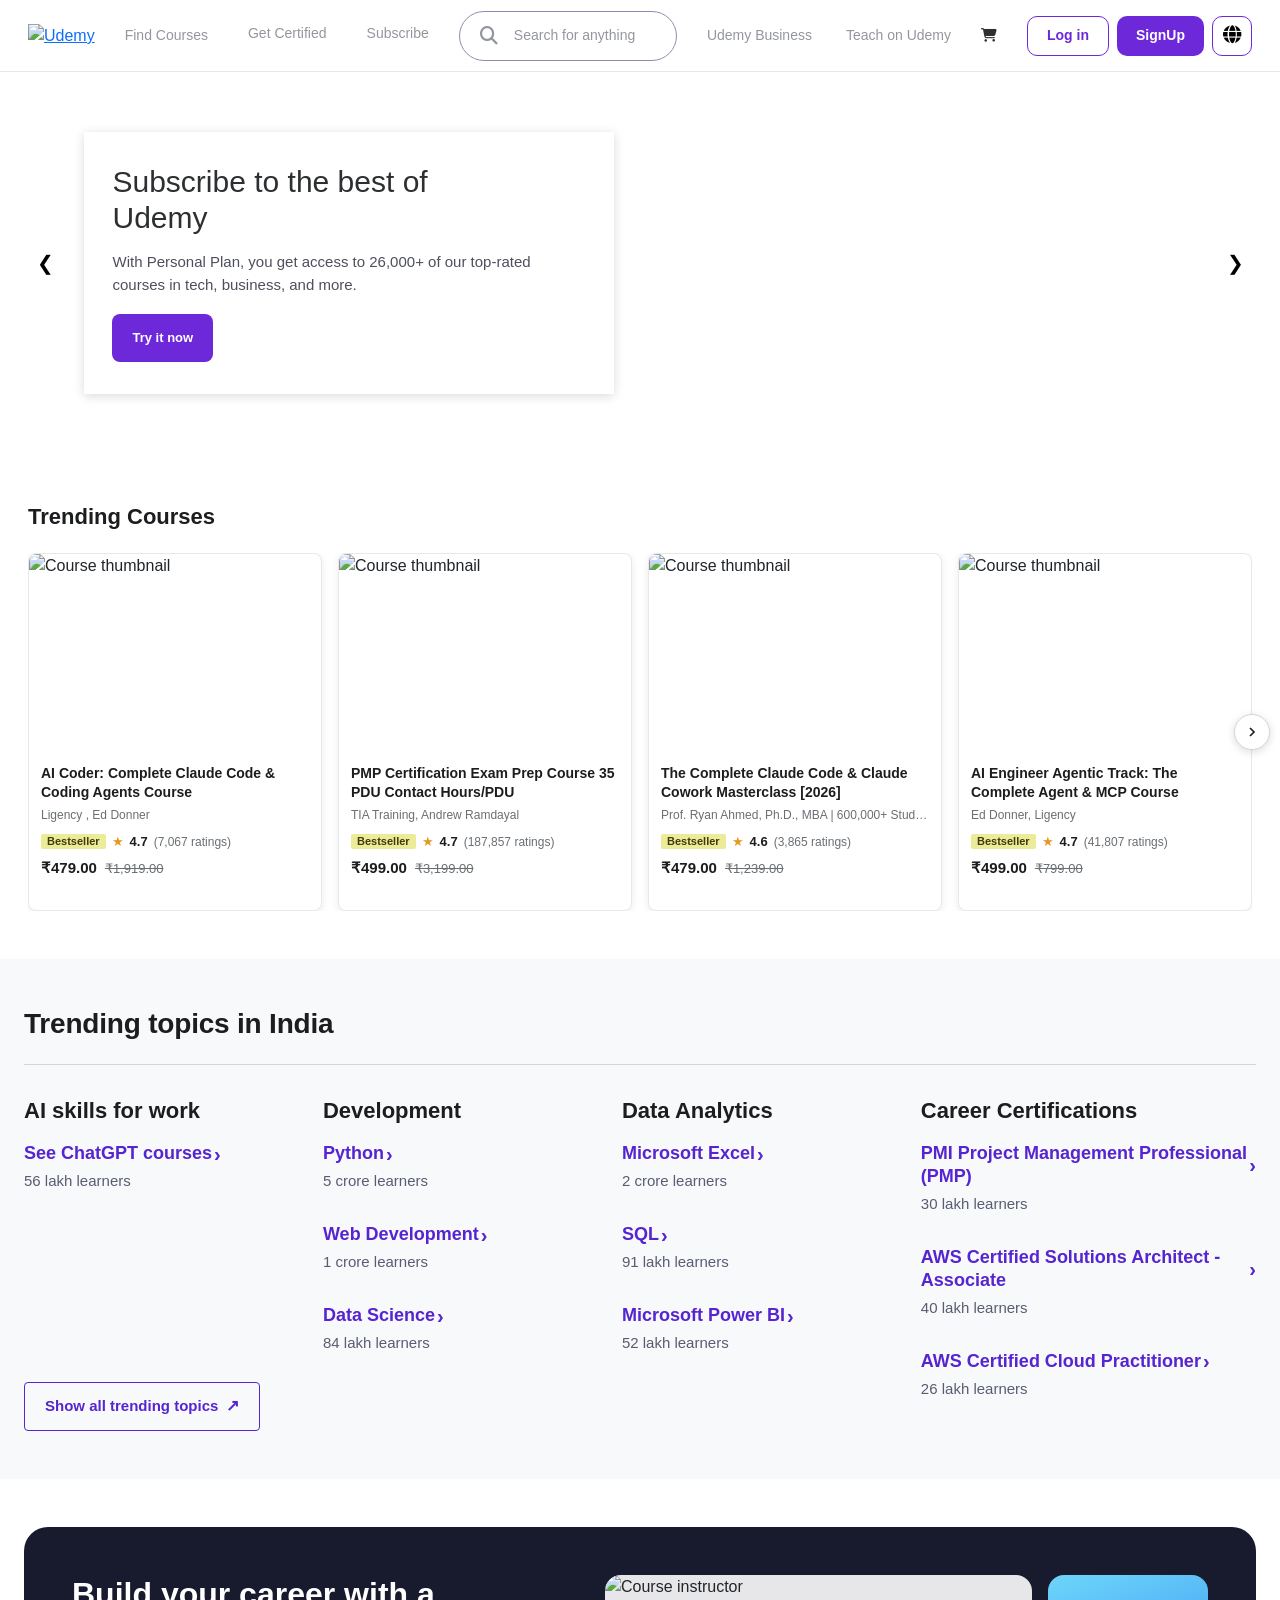
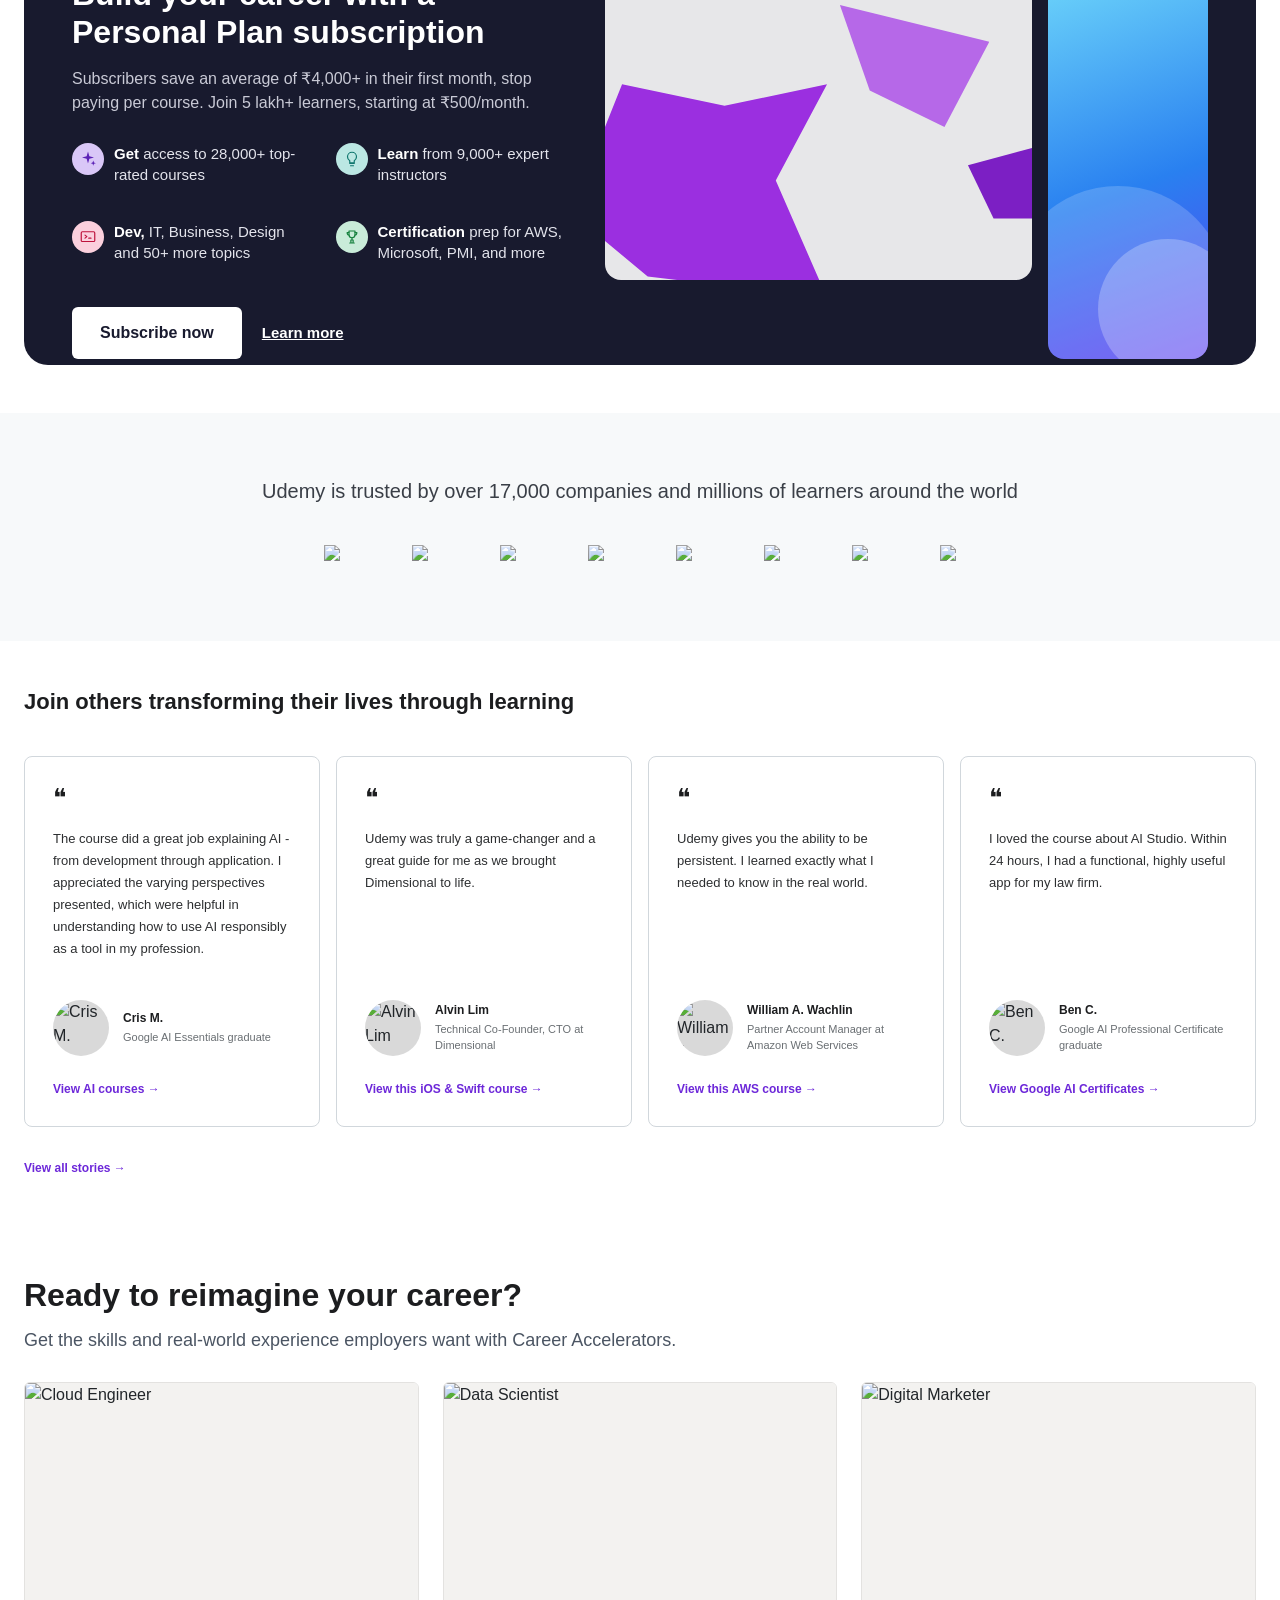
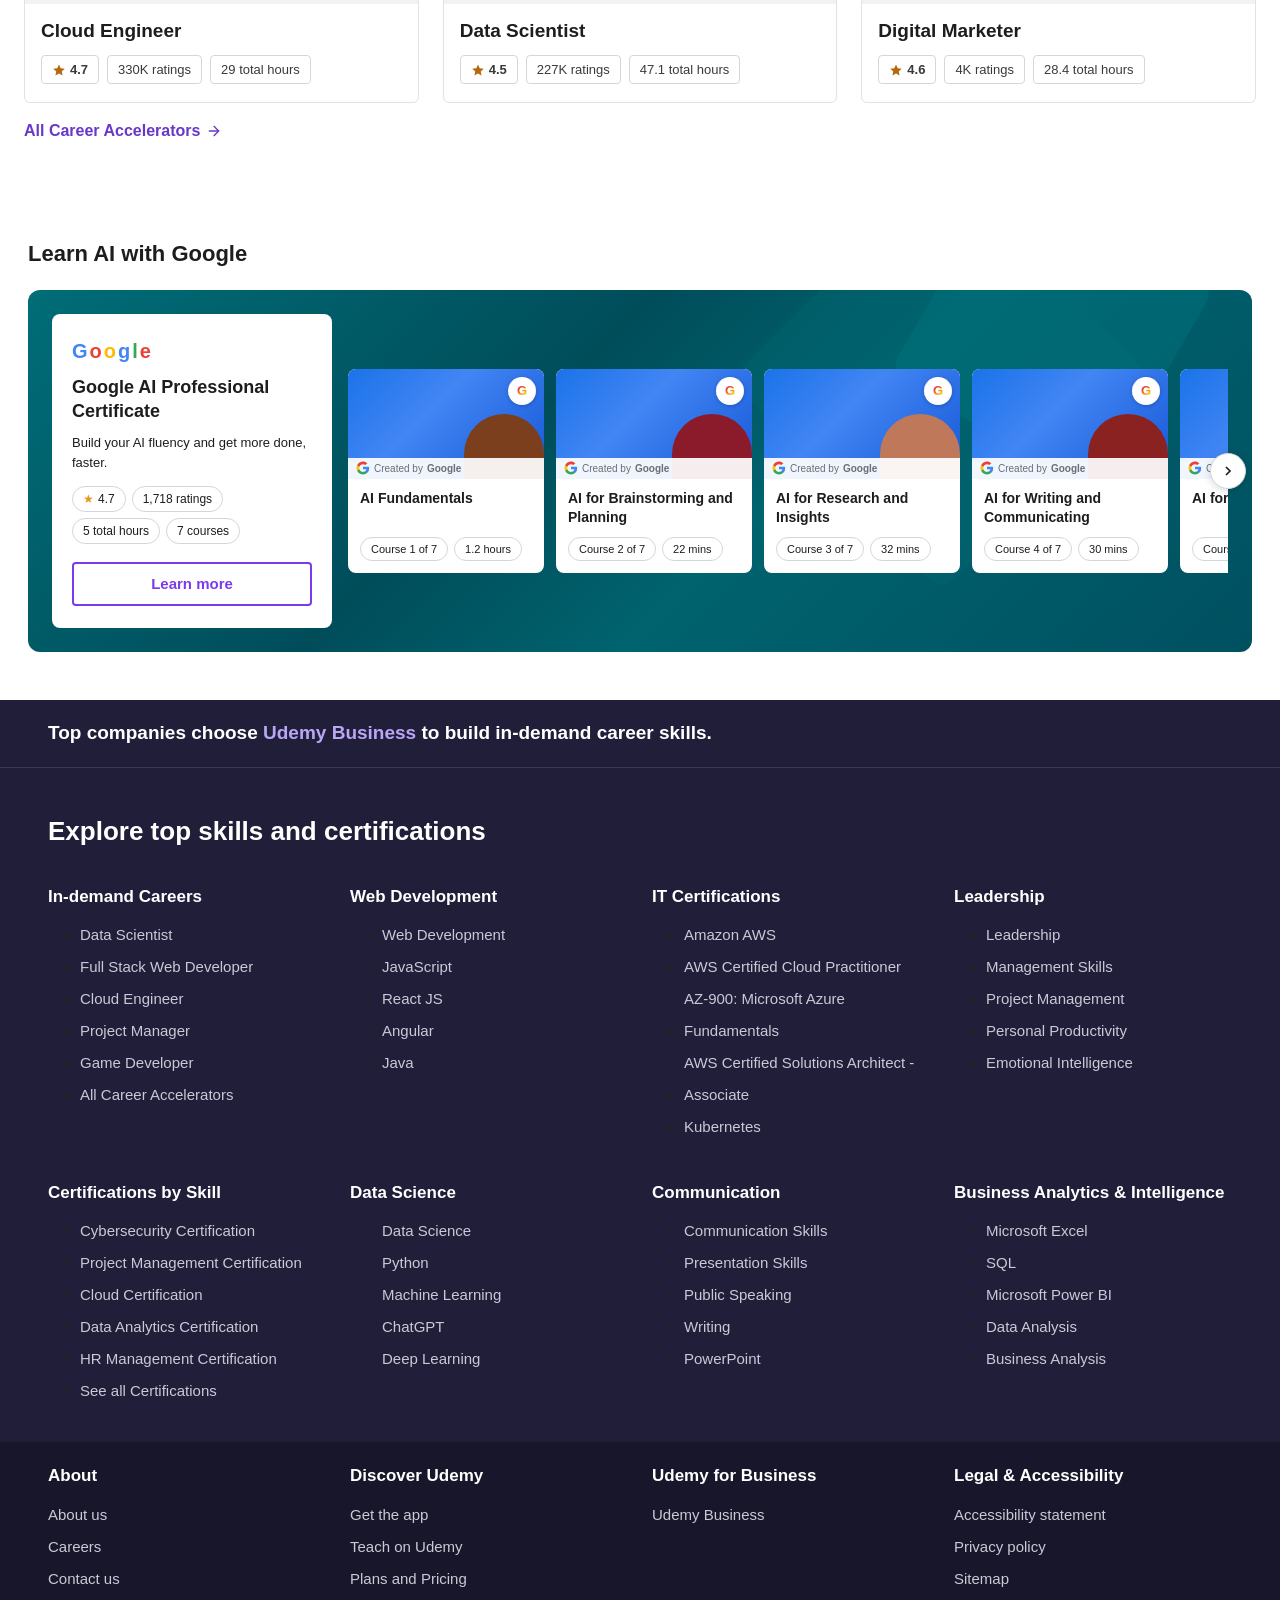
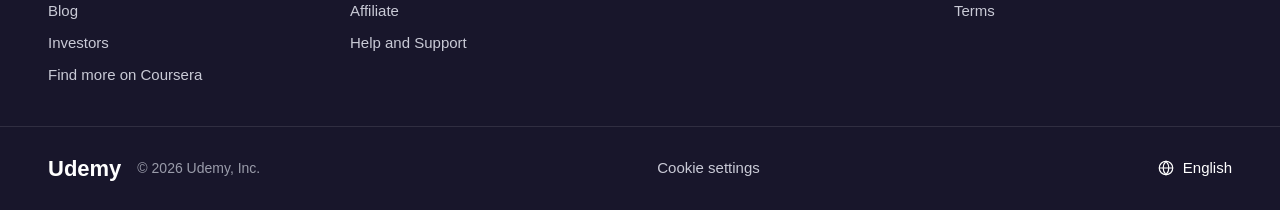
==== commit 06d9ae58: "Y" ====
--- a/index.html
+++ b/index.html
@@ -1,854 +1,1197 @@
 <!DOCTYPE html>
 <html lang="en">
-
 <head>
     <meta charset="UTF-8">
     <meta name="viewport" content="width=device-width, initial-scale=1.0">
-    <title>Udemy Navbar Clone</title>
+    <title>Udemy Clone</title>
+    <link href="https://cdn.jsdelivr.net/npm/bootstrap@5.3.3/dist/css/bootstrap.min.css" rel="stylesheet">
     <link rel="stylesheet" href="https://cdnjs.cloudflare.com/ajax/libs/font-awesome/6.5.1/css/all.min.css">
-    <link rel="stylesheet" href="style.css">
+    <style>
+/* ── RESET & BASE ─────────────────────────────────────────── */
+*, *::before, *::after { box-sizing: border-box; }
+body { background: #fff; overflow-x: hidden; font-family: Arial, Helvetica, sans-serif; }
+
+/* ── NAVBAR ───────────────────────────────────────────────── */
+.navbar {
+    height: 72px; padding: 0 28px; gap: 30px;
+    border-bottom: 1px solid #e8e8e8; position: relative; z-index: 1000;
+    flex-wrap: nowrap;
+}
+.logo img { width: 108px; cursor: pointer; }
+.nav-toggle {
+    display: none; width: 40px; height: 40px;
+    border: 1px solid #6d28d9; border-radius: 10px;
+    background: #fff; cursor: pointer; flex-shrink: 0;
+    align-items: center; justify-content: center;
+}
+.nav-toggle span, .nav-toggle span::before, .nav-toggle span::after {
+    content: ""; display: block; width: 18px; height: 2px;
+    background: #2d2f31; position: relative;
+}
+.nav-toggle span::before { position: absolute; top: -6px; }
+.nav-toggle span::after  { position: absolute; top:  6px; }
+
+.nav-links { display: flex; list-style: none; gap: 40px; margin: 0; padding: 0; }
+.nav-links a { text-decoration: none; color: #93979d; font-size: 14px; font-weight: 400; }
+.nav-links a:hover { color: #6d28d9; }
+
+.search-box {
+    flex: 1; max-width: 870px; min-width: 0; height: 50px;
+    border: 1px solid #8f8fb0; border-radius: 999px;
+    display: flex; align-items: center; padding: 0 20px; gap: 14px;
+}
+.search-box i { color: #93979d; font-size: 18px; flex-shrink: 0; }
+.search-box input { width: 100%; border: none; outline: none; font-size: 14px; color: #93979d; }
+.search-box input::placeholder { color: #93979d; }
+
+.right-links { display: flex; gap: 34px; white-space: nowrap; }
+.right-links a { text-decoration: none; color: #93979d; font-size: 14px; }
+.right-links a:hover { color: #6d28d9; }
+
+.cart { font-size: 14px; cursor: pointer; color: #2d2f31; }
+
+.login-btn {
+    height: 40px; padding: 0 19px; border: 1px solid #6d28d9;
+    background: #fff; color: #6d28d9; border-radius: 10px;
+    font-size: 14px; font-weight: 700; cursor: pointer; white-space: nowrap;
+}
+.signup-btn {
+    height: 40px; padding: 0 19px; border: none; background: #6d28d9;
+    color: #fff; border-radius: 10px; font-size: 14px; font-weight: 700;
+    cursor: pointer; white-space: nowrap;
+}
+.lang-btn {
+    width: 40px; height: 40px; border: 1px solid #6d28d9;
+    background: #fff; border-radius: 10px; font-size: 18px; cursor: pointer; flex-shrink: 0;
+}
+.right-actions { display: flex; align-items: center; gap: 8px; flex-shrink: 0; }
+.login-btn a, .signup-btn a { color: inherit; text-decoration: none; }
+
+/* ── MEGA DROPDOWN ────────────────────────────────────────── */
+.nav-item-mega { position: static; list-style: none; }
+.nav-link-mega {
+    text-decoration: none; color: #93979d; font-size: 14px;
+    font-weight: 400; cursor: pointer; white-space: nowrap; display: block; padding: 4px 0;
+}
+.nav-link-mega:hover,
+.nav-item-mega:hover .nav-link-mega { color: #6d28d9; }
+
+.mega-dropdown {
+    display: none; position: absolute; top: 100%; left: 0;
+    width: 680px; max-height: calc(100vh - 72px);
+    background: #fff; border: 1px solid #e0e0e0; border-top: none;
+    box-shadow: 0 8px 32px rgba(0,0,0,.14); z-index: 9999;
+    flex-direction: row; overflow: hidden;
+}
+.nav-item-mega:hover .mega-dropdown { display: flex; }
+
+.mega-left {
+    width: 280px; min-width: 280px; padding: 16px 0;
+    border-right: 1px solid #f0f0f0; overflow-y: auto;
+    max-height: calc(100vh - 72px);
+}
+.mega-section-label {
+    font-size: 11px; font-weight: 700; color: #6a6f73;
+    text-transform: uppercase; letter-spacing: 0.6px; padding: 8px 20px 6px;
+}
+.mega-divider { height: 1px; background: #e8e8e8; margin: 8px 0; }
+.mega-item {
+    display: flex; align-items: center; gap: 8px;
+    padding: 10px 20px; font-size: 14px; color: #1c1d1f;
+    cursor: pointer; transition: background 0.12s; position: relative;
+}
+.mega-item:hover, .mega-item.active { background: #f7f9fa; color: #6d28d9; }
+.mega-item--google { font-weight: 500; }
+.mega-item--no-arrow .mega-chevron { display: none; }
+.mega-g-icon { flex-shrink: 0; display: flex; align-items: center; }
+.mega-chevron { margin-left: auto; font-size: 16px; color: #6a6f73; line-height: 1; }
+.mega-item:hover .mega-chevron, .mega-item.active .mega-chevron { color: #6d28d9; }
+
+.mega-right { flex: 1; padding: 16px 0; overflow-y: auto; max-height: calc(100vh - 72px); }
+.mega-sub { display: none; flex-direction: column; }
+.mega-sub.active { display: flex; }
+.mega-sub-item {
+    display: flex; align-items: center; justify-content: space-between;
+    padding: 11px 24px; font-size: 14px; color: #1c1d1f;
+    cursor: pointer; transition: background 0.12s;
+}
+.mega-sub-item:hover { background: #f7f9fa; color: #6d28d9; }
+.mega-sub-item .mega-chevron { color: #6a6f73; font-size: 16px; }
+.mega-sub-item:hover .mega-chevron { color: #6d28d9; }
+
+/* ── HERO SLIDER ──────────────────────────────────────────── */
+.hero-slider {
+    width: 100%;
+    max-width: 1280px;
+    margin: 0 auto;
+    position: relative;
+    overflow: hidden;
+    /* Aspect ratio: fluid on large, fixed height on small */
+    aspect-ratio: 1280 / 382;
+}
+
+/* Each slide fills the slider */
+.slides { width: 100%; height: 100%; position: relative; }
+.slide {
+    width: 100%; height: 100%;
+    position: absolute; top: 0; left: 0;
+    opacity: 0; transition: opacity .5s ease;
+    background-size: cover;
+    background-position: center top;
+    display: flex;
+    align-items: center;          /* vertical center the content box */
+}
+.slide.active { opacity: 1; }
+.slide-1 { background-image: url("https://img-c.udemycdn.com/notices/home_carousel_slide/image/c9e93efd-f86f-41fd-987c-96b020c0eeb9.jpg"); }
+.slide-2 { background-image: url("https://img-c.udemycdn.com/notices/home_carousel_slide/image/778d387c-36a9-4967-9d80-515dcc7e054c.png"); }
+
+/* Content box — now flow-positioned inside flex slide */
+.content-box1, .content-box2 {
+    /* No more position:absolute */
+    position: relative;
+    width: clamp(200px, 48%, 530px);
+    margin-left: clamp(12px, 6.6%, 85px);
+    background: #fff;
+    padding: clamp(10px, 3vw, 32px) clamp(10px, 2.5vw, 28px);
+    box-shadow: 0 2px 10px rgba(0,0,0,.15);
+    z-index: 2;
+}
+.content-box1 h1, .content-box2 h1 {
+    font-size: clamp(13px, 2.5vw, 30px);
+    color: #2d2f31;
+    margin-bottom: clamp(4px, 1.2vw, 16px);
+    line-height: 1.2;
+}
+.content-box1 p, .content-box2 p {
+    font-size: clamp(9px, 1.3vw, 15px);
+    line-height: 1.5;
+    color: #4d4f5c;
+    margin-bottom: 0;
+}
+.btn-group {
+    margin-top: clamp(6px, 1.5vw, 18px);
+    display: flex;
+    flex-wrap: wrap;
+    gap: 10px;
+}
+.primary-btn {
+    background: #6d28d9; color: #fff; border: none;
+    padding: clamp(6px, 1.2vw, 14px) clamp(10px, 1.6vw, 20px);
+    border-radius: 8px;
+    font-size: clamp(9px, 1.2vw, 13px);
+    font-weight: 700; cursor: pointer;
+}
+
+/* Nav arrows */
+.nav-btn {
+    position: absolute; top: 50%; transform: translateY(-50%);
+    width: 50px; height: 50px; border: none; border-radius: 50%;
+    background: #fff; font-size: 20px; cursor: pointer; z-index: 10;
+}
+.prev { left: 20px; }
+.next { right: 20px; }
+
+/* Small screen: collapse hero to a static stack */
+@media (max-width: 500px) {
+    .hero-slider {
+        aspect-ratio: unset;
+        height: auto;
+    }
+    .slide {
+        position: relative;         /* flow, not stacked */
+        opacity: 1;                 /* JS will hide via display */
+        flex-direction: column;
+        align-items: flex-start;
+        min-height: 220px;
+        padding-bottom: 16px;
+    }
+    /* Override JS active/inactive via a helper class added by JS */
+    .slide:not(.active) { display: none; }
+    .slide.active { display: flex; opacity: 1; }
+    .content-box1, .content-box2 {
+        width: calc(100% - 24px);
+        margin: 12px;
+        padding: 14px;
+    }
+    .nav-btn { width: 34px; height: 34px; font-size: 14px; }
+    .prev { left: 6px; }
+    .next { right: 6px; }
+}
+
+/* ── COURSES CAROUSEL (Section 2) ────────────────────────── */
+.courses-section {
+    width: 100%; max-width: 1280px; padding: clamp(28px,5vw,48px) 28px;
+    background: #fff; margin: 0 auto; position: relative; overflow: visible;
+}
+.section-heading {
+    font-size: clamp(18px,2.4vw,22px); font-weight: 700;
+    line-height: 1.4; color: #1c1d1f; margin-bottom: 20px; white-space: nowrap;
+}
+.slider-wrapper { position: relative; display: flex; align-items: center; overflow: visible; }
+.arrow {
+    position: absolute; z-index: 50; width: 36px; height: 36px;
+    border-radius: 50%; border: 1px solid #d1d7dc; background: #fff;
+    display: flex; align-items: center; justify-content: center;
+    cursor: pointer; box-shadow: 0 2px 8px rgba(0,0,0,0.14);
+    transition: background 0.15s, opacity 0.2s; flex-shrink: 0;
+}
+.arrow:hover { background: #f7f9fa; }
+.arrow svg { width: 16px; height: 16px; color: #1c1d1f; }
+.arrow.hidden { opacity: 0; pointer-events: none; }
+.arrow-left { left: -18px; } .arrow-right { right: -18px; }
+
+.slider-clip {
+    width: 100%; overflow-x: auto; overflow-y: hidden;
+    scroll-snap-type: x mandatory; scroll-behavior: smooth;
+    -webkit-overflow-scrolling: touch; scrollbar-width: none; position: relative;
+}
+.slider-clip::-webkit-scrollbar { display: none; }
+.slider-track { display: flex; gap: 16px; }
+
+.course-card {
+    flex: 0 0 calc(25% - 12px); min-width: 0; height: auto; min-height: 358px;
+    border: 1px solid #e8e8e8; background: #fff; position: relative; cursor: pointer;
+    transition: box-shadow 0.2s; z-index: 1; border-radius: 8px;
+    scroll-snap-align: start; box-shadow: 0 2px 8px rgba(0,0,0,0.08);
+}
+.course-card:hover { box-shadow: 0 4px 20px rgba(0,0,0,0.18); z-index: 30; }
+.card-thumb {
+    width: 100%; height: 200px; position: relative;
+    overflow: hidden; flex-shrink: 0; border-radius: 8px 8px 0 0;
+}
+.card-body { padding: 10px 12px 14px; }
+.card-title {
+    font-size: 14px; font-weight: 700; line-height: 1.35; color: #1c1d1f;
+    margin-bottom: 4px; display: -webkit-box; -webkit-line-clamp: 2;
+    -webkit-box-orient: vertical; overflow: hidden; height: 38px;
+}
+.card-author { font-size: 12px; color: #6a6f73; margin-bottom: 8px; white-space: nowrap; overflow: hidden; text-overflow: ellipsis; }
+.card-meta { display: flex; align-items: center; gap: 6px; margin-bottom: 6px; flex-wrap: nowrap; }
+.badge { background: #eceb98; color: #3d3c0a; font-size: 11px; font-weight: 700; padding: 2px 6px; border-radius: 2px; white-space: nowrap; flex-shrink: 0; }
+.star { color: #e59819; font-size: 13px; }
+.rating-num { font-size: 13px; font-weight: 700; color: #1c1d1f; }
+.rating-count { font-size: 12px; color: #6a6f73; white-space: nowrap; overflow: hidden; text-overflow: ellipsis; }
+.card-price { display: flex; align-items: center; gap: 8px; }
+.price-now { font-size: 15px; font-weight: 700; color: #1c1d1f; }
+.price-old { font-size: 13px; color: #6a6f73; text-decoration: line-through; }
+
+/* Popup */
+.popup {
+    display: none; position: fixed; width: 300px; background: #fff;
+    border: 1px solid #d1d7dc; box-shadow: 0 4px 28px rgba(0,0,0,.20);
+    padding: 20px; z-index: 999; pointer-events: none;
+}
+.course-card:hover .popup { display: block; pointer-events: auto; }
+.popup-caret { position: absolute; top: 28px; width: 0; height: 0; }
+.popup-caret-left { left: -8px; border-top: 8px solid transparent; border-bottom: 8px solid transparent; border-right: 8px solid #d1d7dc; }
+.popup-caret-left::after { content: ''; position: absolute; top: -7px; left: 2px; border-top: 7px solid transparent; border-bottom: 7px solid transparent; border-right: 7px solid #fff; }
+.popup-caret-right { right: -8px; border-top: 8px solid transparent; border-bottom: 8px solid transparent; border-left: 8px solid #d1d7dc; }
+.popup-caret-right::after { content: ''; position: absolute; top: -7px; right: 2px; border-top: 7px solid transparent; border-bottom: 7px solid transparent; border-left: 7px solid #fff; }
+.popup-title { font-size: 15px; font-weight: 700; color: #1c1d1f; line-height: 1.35; margin-bottom: 10px; }
+.popup-meta-row { display: flex; align-items: center; gap: 8px; margin-bottom: 6px; }
+.badge-green { background: #e8f5e9; color: #2e7d32; font-size: 11px; font-weight: 700; padding: 2px 8px; border-radius: 2px; }
+.popup-updated { font-size: 13px; color: #1c1d1f; }
+.popup-updated strong { color: #1c7c54; }
+.popup-stats { font-size: 12px; color: #6a6f73; margin-bottom: 10px; }
+.popup-desc { font-size: 13px; color: #1c1d1f; line-height: 1.5; margin-bottom: 10px; }
+.popup-bullets { list-style: none; padding: 0; margin-bottom: 14px; }
+.popup-bullets li { font-size: 13px; color: #1c1d1f; padding-left: 20px; position: relative; margin-bottom: 6px; line-height: 1.45; }
+.popup-bullets li::before { content: '✓'; position: absolute; left: 0; color: #1c1d1f; font-weight: 700; }
+.popup-cta {
+    display: block; width: 100%; background: #7c3aed; color: #fff;
+    border: none; padding: 12px 0; border-radius: 4px;
+    font-size: 15px; font-weight: 700; cursor: pointer; transition: background 0.15s;
+}
+.popup-cta:hover { background: #6d28d9; }
+
+/* ── TRENDING (Section 3) ─────────────────────────────────── */
+.trending {
+    width: 100%; max-width: 1280px; height: auto;
+    margin: 0 auto; padding: clamp(28px,5vw,48px) clamp(16px,4vw,24px);
+    background: #f7f9fa; color: #1c1d1f;
+}
+.trending__header { width: 100%; padding: 0 0 16px; border-bottom: 1px solid #d1d7dc; }
+.trending__heading { font-size: clamp(20px,3vw,28px); line-height: 1.2; font-weight: 700; letter-spacing: -0.2px; }
+.trending__grid { display: flex; margin-top: 32px; gap: 32px; flex-wrap: wrap; }
+.topic-col { display: flex; flex-direction: column; flex: 1 1 220px; min-width: 0; }
+.topic-col--ai { flex: 1 1 220px; }
+.topic-col--wide { flex: 1.6 1 260px; }
+.topic-col__title { font-size: clamp(18px,2.4vw,22px); line-height: 1.3; font-weight: 700; margin-bottom: 16px; }
+.topic-item { margin-bottom: 16px; }
+.topic-item__link {
+    display: inline-flex; align-items: center; gap: 2px;
+    font-size: clamp(15px,1.8vw,18px); line-height: 1.3;
+    font-weight: 700; color: #5624d0; text-decoration: none;
+}
+.topic-item__link:hover { text-decoration: underline; }
+.topic-item__chevron { display: inline; font-weight: 700; font-size: 20px; line-height: 1; }
+.topic-item__learners { margin-top: 4px; font-size: 15px; line-height: 1.4; color: #595c73; }
+.show-all-btn {
+    margin-top: auto; width: fit-content; display: inline-flex; align-items: center;
+    gap: 8px; padding: 12px 20px; background: transparent;
+    border: 1px solid #5624d0; border-radius: 4px; color: #5624d0;
+    font-family: inherit; font-size: 15px; font-weight: 700; white-space: nowrap; cursor: pointer;
+}
+.show-all-btn a { color: inherit; text-decoration: none; }
+.show-all-btn:hover { background: #f3effc; }
+.show-all-btn__icon { display: inline; font-size: 16px; line-height: 1; }
+
+/* ── PERSONAL PLAN (Section 4) ───────────────────────────── */
+.pp-section { width: 100%; max-width: 1280px; margin: 48px auto; padding: 0 clamp(12px,3vw,24px); }
+.pp-card {
+    width: 100%; padding: clamp(24px,4vw,48px) clamp(24px,4vw,48px) 6px;
+    background: #181a2e; border-radius: 24px; overflow: hidden; position: relative;
+}
+.pp-row { display: flex; align-items: flex-start; gap: 30px; flex-wrap: wrap; }
+.pp-text { width: 454.4px; flex: 1 1 380px; min-width: 300px; }
+.pp-heading { color: #fff; font-size: clamp(22px,3vw,32px); line-height: 1.2; font-weight: 700; margin-bottom: 16px; }
+.pp-subcopy { color: #c9cad6; font-size: clamp(14px,1.6vw,16px); line-height: 1.5; margin-bottom: 28px; }
+.pp-features { display: grid; grid-template-columns: 1fr 1fr; column-gap: 24px; row-gap: 20px; margin-bottom: 28px; }
+.pp-feature { display: flex; align-items: flex-start; gap: 10px; }
+.pp-feature p { color: #e3e4ec; font-size: 15px; line-height: 1.4; }
+.pp-feature strong { color: #fff; font-weight: 700; }
+.pp-icon { flex-shrink: 0; width: 32px; height: 32px; border-radius: 50%; display: flex; align-items: center; justify-content: center; }
+.pp-icon--purple { background: #d9c7f7; color: #5b21b6; }
+.pp-icon--teal   { background: #bbe7e3; color: #0f766e; }
+.pp-icon--pink   { background: #fbd0dd; color: #be123c; }
+.pp-icon--mint   { background: #c9ecd9; color: #15803d; }
+.pp-actions { display: flex; align-items: center; gap: 20px; flex-wrap: wrap; }
+.pp-btn { background: #fff; color: #181a2e; border: none; border-radius: 6px; font-family: inherit; font-size: 16px; font-weight: 700; padding: 14px 28px; cursor: pointer; }
+.pp-btn:hover { background: #e9e9f0; }
+.pp-link { color: #fff; font-size: 15px; font-weight: 700; text-decoration: underline; }
+.pp-visual { display: flex; align-items: flex-start; gap: 16px; flex: 1 1 480px; min-width: 280px; align-self: stretch; position: relative; }
+.pp-photo { width: 651px; max-width: 100%; flex: 1 1 420px; aspect-ratio: 651/465; border-radius: 16px; background: #e7e7e9; position: relative; overflow: hidden; }
+.pp-photo__img { width: 100%; height: 100%; object-fit: cover; position: relative; z-index: 2; display: block; }
+.pp-shape { position: absolute; background: #9b2fe0; z-index: 1; }
+.pp-shape--1 { width: 60%; height: 70%; left: -8%; bottom: -6%; clip-path: polygon(20% 0%,60% 10%,100% 0%,80% 45%,100% 100%,30% 90%,0% 60%); }
+.pp-shape--2 { width: 35%; height: 40%; right: 10%; top: 10%; clip-path: polygon(0% 0%,100% 30%,70% 100%,20% 70%); background: #b15ae8; opacity: 0.9; }
+.pp-shape--3 { width: 20%; height: 25%; right: -5%; bottom: 20%; clip-path: polygon(0% 30%,100% 0%,100% 100%,30% 100%); background: #7c1fc4; }
+.pp-panel { flex: 0 0 auto; width: 160px; align-self: stretch; border-radius: 16px; background: linear-gradient(160deg,#6dd5fa 0%,#2980f0 55%,#5b3df0 100%); position: relative; overflow: hidden; }
+.pp-panel__blob { position: absolute; border-radius: 50%; background: rgba(255,255,255,0.18); }
+.pp-panel__blob--1 { width: 220px; height: 220px; left: -40px; top: 55%; }
+.pp-panel__blob--2 { width: 140px; height: 140px; right: -30px; bottom: -20px; background: rgba(255,255,255,0.25); }
+
+/* ── TRUSTED LOGOS (Section 5) ───────────────────────────── */
+.tl-section { width: 100%; max-width: 1280px; margin: 0 auto; padding: clamp(32px,6vw,64px); background: #f7f9fa; }
+.tl-heading { font-size: clamp(15px,2vw,20px); line-height: 1.4; font-weight: 500; color: #3a3f47; text-align: center; margin-bottom: 24px; }
+.tl-logos { display: flex; flex-wrap: wrap; align-items: center; justify-content: center; gap: 32px 40px; }
+.tl-logo { flex: 0 1 auto; height: 48px; width: 48px; display: flex; align-items: center; justify-content: center; }
+.tl-logo img { max-height: 100%; max-width: 100%; object-fit: contain; }
+
+/* ── STORIES (Section 8) ──────────────────────────────────── */
+.stories-section { width: 100%; padding: 48px 24px; background: #fff; }
+.stories-container { width: 100%; max-width: 1280px; margin: 0 auto; }
+.stories-title { font-size: 22px; font-weight: 700; color: #1c1d1f; margin-bottom: 40px; }
+.story-card { border: 1px solid #d1d7dc; border-radius: 8px; padding: 28px; display: flex; flex-direction: column; height: 100%; }
+.quote { font-size: 25px; line-height: 1; margin-bottom: 18px; color: #1c1d1f; }
+.story-text { font-size: 13px; line-height: 1.7; color: #2d2f31; flex: 1; }
+.author { display: flex; align-items: center; gap: 14px; margin: 24px 0; }
+.author-img { width: 56px; height: 56px; border-radius: 50%; background: #d9d9d9; flex-shrink: 0; overflow: hidden; }
+.author-img img { width: 100%; height: 100%; object-fit: cover; display: block; border-radius: 50%; }
+.author h4 { margin: 0; font-size: 12px; font-weight: 600; color: #1c1d1f; }
+.author p { margin: 4px 0 0; font-size: 11px; color: #6a6f73; line-height: 1.5; }
+.story-card a, .view-all { color: #6d28d9; font-size: 12px; font-weight: 600; text-decoration: none; }
+.view-all { display: inline-block; margin-top: 32px; }
+
+/* ── CAREER ACCELERATORS (Section 7) ─────────────────────── */
+.accelerators { width: 100%; padding: 48px 0; }
+.accelerators__inner { max-width: 1280px; margin: 0 auto; padding: 0 24px; }
+.accelerators__title { margin: 0; font-size: clamp(24px,3vw,32px); line-height: 1.25; font-weight: 700; color: #1c1d1f; }
+.accelerators__subtitle { margin: 12px 0 0; font-size: clamp(15px,1.6vw,18px); line-height: 1.5; color: #4b5563; }
+.accelerators__grid { margin-top: 28px; display: grid; grid-template-columns: repeat(auto-fit, minmax(260px, 1fr)); gap: 20px; }
+.acc-card { border: 1px solid #e3e2e0; border-radius: 6px; overflow: hidden; background: #fff; display: flex; flex-direction: column; }
+.acc-card__image { width: 100%; aspect-ratio: 16/9; background: #f3f2f0; overflow: hidden; }
+.acc-card__image img { width: 100%; height: 100%; object-fit: cover; display: block; }
+.acc-card__body { padding: 16px 16px 18px; }
+.acc-card__title { margin: 0; font-size: 19px; font-weight: 700; color: #1c1d1f; }
+.acc-card__meta { margin-top: 12px; display: flex; flex-wrap: wrap; gap: 8px; }
+.acc-badge { display: inline-flex; align-items: center; gap: 4px; border: 1px solid #d8d6d3; border-radius: 4px; padding: 4px 10px; font-size: 13px; color: #3a3a38; white-space: nowrap; }
+.acc-badge--rating { font-weight: 600; }
+.acc-badge__star { width: 14px; height: 14px; flex-shrink: 0; fill: #b4690e; }
+.all-link { margin-top: 28px; display: inline-flex; align-items: center; gap: 6px; font-size: 16px; font-weight: 700; color: #6938c8; text-decoration: none; }
+.all-link svg { width: 16px; height: 16px; stroke: currentColor; fill: none; stroke-width: 2; stroke-linecap: round; stroke-linejoin: round; }
+.all-link:hover { text-decoration: underline; }
+
+/* ── LEARN AI WITH GOOGLE (Section 6) ────────────────────── */
+.ai-section { width: 100%; max-width: 1280px; margin: 0 auto; padding: clamp(28px,5vw,48px) clamp(16px,4vw,28px); }
+.banner {
+    width: 100%; border-radius: 12px;
+    background: linear-gradient(135deg,#006d77 0%,#004d5a 40%,#00636e 60%,#005060 100%);
+    padding: clamp(16px,3vw,24px); display: flex; align-items: stretch;
+    flex-wrap: wrap; gap: 16px; position: relative; overflow: hidden; min-height: 260px;
+}
+.banner::before { content: ''; position: absolute; top: -60px; right: 160px; width: 300px; height: 300px; background: rgba(0,100,110,0.5); transform: rotate(45deg); border-radius: 20px; pointer-events: none; }
+.banner::after  { content: ''; position: absolute; top: -80px; right:  80px; width: 240px; height: 240px; background: rgba(0,120,130,0.35); transform: rotate(30deg); border-radius: 20px; pointer-events: none; }
+.featured-card {
+    width: 280px; min-width: 280px; background: #fff; border-radius: 8px;
+    padding: 22px 20px; display: flex; flex-direction: column;
+    justify-content: space-between; flex-shrink: 0; position: relative; z-index: 2;
+}
+.google-logo { display: flex; align-items: center; gap: 2px; margin-bottom: 10px; }
+.gl-G { color: #4285F4; font-size: 20px; font-weight: 700; }
+.gl-o { color: #EA4335; font-size: 20px; font-weight: 700; }
+.gl-o2{ color: #FBBC05; font-size: 20px; font-weight: 700; }
+.gl-g { color: #4285F4; font-size: 20px; font-weight: 700; }
+.gl-l { color: #34A853; font-size: 20px; font-weight: 700; }
+.gl-e { color: #EA4335; font-size: 20px; font-weight: 700; }
+.featured-title { font-size: 18px; font-weight: 700; color: #1c1d1f; line-height: 1.3; margin-bottom: 10px; }
+.featured-desc  { font-size: 13px; color: #1c1d1f; line-height: 1.5; margin-bottom: 14px; }
+.featured-meta  { display: flex; flex-wrap: wrap; gap: 6px; margin-bottom: 18px; }
+.meta-chip { display: flex; align-items: center; gap: 4px; border: 1px solid #d1d7dc; border-radius: 20px; padding: 3px 10px; font-size: 12px; color: #1c1d1f; background: #fff; white-space: nowrap; }
+.meta-chip .star-icon { color: #e59819; font-size: 12px; }
+.btn-learn-more { width: 100%; height: 44px; background: #fff; border: 2px solid #7c3aed; border-radius: 4px; color: #7c3aed; font-size: 15px; font-weight: 700; cursor: pointer; transition: background .15s; }
+.btn-learn-more:hover { background: #f3f0ff; }
+.courses-wrapper { flex: 1 1 320px; position: relative; display: flex; align-items: center; z-index: 2; min-width: 0; }
+.courses-clip { overflow-x: auto; overflow-y: hidden; scroll-snap-type: x mandatory; scroll-behavior: smooth; -webkit-overflow-scrolling: touch; scrollbar-width: none; width: 100%; height: 100%; display: flex; align-items: center; }
+.courses-clip::-webkit-scrollbar { display: none; }
+.courses-track { display: flex; gap: 12px; width: max-content !important; }
+.google-course-card { width: 196px; min-width: 196px; background: #fff; border-radius: 8px; overflow: hidden; flex-shrink: 0; display: flex; flex-direction: column; cursor: pointer; transition: box-shadow .2s; scroll-snap-align: start; }
+.google-course-card:hover { box-shadow: 0 4px 16px rgba(0,0,0,0.18); }
+.course-thumb { width: 100%; height: 110px; position: relative; overflow: hidden; flex-shrink: 0; }
+.thumb-base { width: 100%; height: 100%; background: linear-gradient(135deg,#1a73e8 0%,#4285f4 40%,#1558d6 100%); position: relative; }
+.person-sil { position: absolute; bottom: 0; right: 0; width: 70%; height: 100%; }
+.person-sil::before { content: ''; position: absolute; bottom: 0; right: 10px; width: 52px; height: 56px; border-radius: 50% 50% 44% 44%; }
+.person-sil::after  { content: ''; position: absolute; bottom: 0; right:  0;  width: 80px; height: 65px; border-radius: 40px 40px 0 0; }
+.ps1::before { background: #d4956a; } .ps1::after { background: #7b3f1e; }
+.ps2::before { background: #c8a070; } .ps2::after { background: #8b1a2a; }
+.ps3::before { background: #c09878; } .ps3::after { background: #c0785a; }
+.ps4::before { background: #b87850; } .ps4::after { background: #8b2222; }
+.created-bar { position: absolute; bottom: 0; left: 0; right: 0; background: rgba(255,255,255,0.92); padding: 3px 8px; display: flex; align-items: center; gap: 4px; font-size: 10px; color: #6a6f73; }
+.created-bar .g-icon { width: 14px; height: 14px; flex-shrink: 0; }
+.g-badge { position: absolute; top: 8px; right: 8px; width: 28px; height: 28px; background: #fff; border-radius: 50%; display: flex; align-items: center; justify-content: center; box-shadow: 0 1px 4px rgba(0,0,0,0.2); font-size: 13px; font-weight: 700; }
+.g-badge span { background: linear-gradient(135deg,#4285F4,#EA4335,#FBBC05,#34A853); -webkit-background-clip: text; -webkit-text-fill-color: transparent; }
+.course-body-g { padding: 10px 12px 12px; display: flex; flex-direction: column; flex: 1; }
+.course-name { font-size: 14px; font-weight: 700; color: #1c1d1f; line-height: 1.35; margin-bottom: auto; padding-bottom: 10px; }
+.course-chips { display: flex; gap: 6px; flex-wrap: wrap; }
+.course-chip { border: 1px solid #d1d7dc; border-radius: 20px; padding: 3px 10px; font-size: 11px; color: #1c1d1f; white-space: nowrap; }
+.arrow-right-g { position: absolute; right: -18px; top: 50%; transform: translateY(-50%); width: 36px; height: 36px; border-radius: 50%; border: 1px solid #d1d7dc; background: #fff; display: flex; align-items: center; justify-content: center; cursor: pointer; box-shadow: 0 2px 8px rgba(0,0,0,0.14); z-index: 10; transition: background .15s; flex-shrink: 0; }
+.arrow-right-g:hover { background: #f7f9fa; }
+.arrow-right-g svg { width: 16px; height: 16px; color: #1c1d1f; }
+.arrow-right-g.hidden { opacity: 0; pointer-events: none; }
+
+/* ── FOOTER ───────────────────────────────────────────────── */
+.ft { width: 100%; }
+.ft a { color: #c9cad6; text-decoration: none; font-size: 15px; line-height: 32px; display: inline-block; }
+.ft a:hover { color: #fff; text-decoration: underline; }
+.ft h3 { color: #fff; font-size: 17px; font-weight: 700; margin-bottom: 12px; }
+.ft-topbar { width: 100%; padding: 19px 0; background: #211e3a; border-bottom: 1px solid rgba(255,255,255,0.12); }
+.ft-topbar__text { color: #fff; font-size: clamp(15px,2.2vw,19px); font-weight: 600; }
+.ft-topbar__highlight { color: #b9a6f5; }
+.ft-topbar__logos img { height: 28px; max-width: 110px; object-fit: contain; }
+.ft-megamenu { width: 100%; padding: clamp(32px,5vw,48px) 0 19px; background: #211e3a; }
+.ft-megamenu__inner, .ft-lower__inner, .ft-topbar__inner, .ft-bottombar__inner {
+    max-width: 1280px; margin: 0 auto; padding: 0 clamp(16px,4vw,48px);
+}
+.ft-megamenu__heading { color: #fff; font-size: clamp(20px,3vw,26px); font-weight: 700; margin-bottom: clamp(24px,4vw,40px); }
+.ft-link-col ul { list-style: none; padding: 0; margin: 0; }
+.ft-lower { width: 100%; padding: 24px 0 19px; background: #18162b; }
+.ft-bottombar { width: 100%; border-top: 1px solid rgba(255,255,255,0.1); background: #18162b; }
+.ft-bottombar__inner { min-height: 83px; }
+.ft-udemy-placeholder { color: #fff; font-size: 22px; font-weight: 800; }
+.ft-bottombar__copyright { color: #9a9caa; font-size: 14px; }
+.ft-bottombar__cookie { color: #c9cad6; font-size: 15px; text-decoration: underline; }
+.ft-bottombar__cookie:hover { color: #fff; }
+.ft-bottombar__lang { display: flex; align-items: center; gap: 8px; color: #fff; font-size: 15px; }
+
+/* ── RESPONSIVE OVERRIDES ─────────────────────────────────── */
+@media (max-width: 1100px) { .navbar { gap: 16px; padding: 0 20px; } .right-links { display: none; } }
+@media (max-width: 860px) {
+    .navbar { flex-wrap: wrap; height: auto; padding: 12px 16px; row-gap: 12px; }
+    .nav-toggle { display: flex; order: 1; }
+    .logo { order: 2; } .logo img { width: 92px; }
+    .right-actions { order: 3; margin-left: auto; }
+    .search-box { order: 5; flex: 1 1 100%; max-width: none; height: 44px; }
+    .nav-links { order: 4; flex: 1 1 100%; flex-direction: column; gap: 0; max-height: 0; overflow: hidden; transition: max-height .25s ease; }
+    .navbar.nav-open .nav-links { max-height: 600px; }
+    .nav-links li { border-top: 1px solid #f0f0f0; }
+    .nav-links a { display: block; padding: 12px 4px; }
+    .right-links { display: flex; order: 6; flex: 1 1 100%; flex-direction: column; gap: 0; max-height: 0; overflow: hidden; transition: max-height .25s ease; }
+    .navbar.nav-open .right-links { max-height: 120px; margin-top: 4px; }
+    .right-links a { display: block; padding: 10px 4px; border-top: 1px solid #f0f0f0; }
+    .mega-dropdown { position: static; width: 100%; max-height: 400px; box-shadow: none; border: none; border-top: 1px solid #f0f0f0; flex-direction: column; overflow-y: auto; }
+    .nav-item-mega:hover .mega-dropdown { display: none; }
+    .nav-item-mega.open .mega-dropdown { display: flex; }
+    .mega-left { width: 100%; min-width: 0; border-right: none; border-bottom: 1px solid #f0f0f0; max-height: none; padding: 8px 0; }
+    .mega-right { max-height: none; padding: 8px 0; }
+    .popup { display: none !important; }
+    .arrow-left { left: -10px; } .arrow-right { right: -10px; }
+}
+@media (max-width: 700px) { .course-card { flex: 0 0 70vw; } .arrow { display: none; } }
+@media (max-width: 600px) { .nav-btn { width: 36px; height: 36px; font-size: 15px; } .prev { left: 8px; } .next { right: 8px; } }
+@media (max-width: 520px) { .pp-visual { flex-direction: column; } .pp-photo { width: 100%; flex: 1 1 auto; } .pp-panel { width: 100%; height: 90px; align-self: auto; } }
+@media (max-width: 480px) { .signup-btn { padding: 0 14px; font-size: 13px; } .login-btn { padding: 0 14px; font-size: 13px; } .cart { display: none; } }
+@media (max-width: 900px) { .banner { flex-direction: column; align-items: stretch; } .featured-card { width: 100%; min-width: 0; } .courses-wrapper { width: 100%; } .arrow-right-g { display: none; } }
+</style>
 </head>
 
 <body>
-<!-- navbar -->
-    <nav class="navbar" id="navbar">
-
-        <button class="nav-toggle" id="navToggle" aria-label="Toggle menu" aria-expanded="false">
-            <span></span>
-        </button>
-
-        <div class="logo">
-            <a href="index.html"><img src="https://frontends.udemycdn.com/frontends-homepage/staticx/udemy/images/v7/logo-udemy.svg" alt="Udemy"></a>
-        </div>
-
-        <ul class="nav-links">
-            <!-- Find Courses with mega dropdown -->
-            <li class="nav-item-mega">
-                <a href="#" class="nav-link-mega">Find Courses</a>
-
-                <div class="mega-dropdown">
-                    <!-- LEFT PANEL -->
-                    <div class="mega-left">
-
-                        <div class="mega-section-label">New &amp; Featured</div>
-
-                        <div class="mega-item mega-item--google" data-sub="ai-google">
-                            <span class="mega-g-icon">
-                                <svg width="16" height="16" viewBox="0 0 24 24">
-                                    <path d="M22.56 12.25c0-.78-.07-1.53-.2-2.25H12v4.26h5.92c-.26 1.37-1.04 2.53-2.21 3.31v2.77h3.57c2.08-1.92 3.28-4.74 3.28-8.09z" fill="#4285F4"/>
-                                    <path d="M12 23c2.97 0 5.46-.98 7.28-2.66l-3.57-2.77c-.98.66-2.23 1.06-3.71 1.06-2.86 0-5.29-1.93-6.16-4.53H2.18v2.84C3.99 20.53 7.7 23 12 23z" fill="#34A853"/>
-                                    <path d="M5.84 14.09c-.22-.66-.35-1.36-.35-2.09s.13-1.43.35-2.09V7.07H2.18C1.43 8.55 1 10.22 1 12s.43 3.45 1.18 4.93l3.66-2.84z" fill="#FBBC05"/>
-                                    <path d="M12 5.38c1.62 0 3.06.56 4.21 1.64l3.15-3.15C17.45 2.09 14.97 1 12 1 7.7 1 3.99 3.47 2.18 7.07l3.66 2.84c.87-2.6 3.3-4.53 6.16-4.53z" fill="#EA4335"/>
-                                </svg>
-                            </span>
-                            Learn AI with Google
-                            <span class="mega-chevron">›</span>
-                        </div>
-
-                        <div class="mega-item" data-sub="learn-ai">Learn AI <span class="mega-chevron">›</span></div>
-                        <div class="mega-item" data-sub="careers">In-demand careers <span class="mega-chevron">›</span></div>
-                        <div class="mega-item mega-item--no-arrow">Courses with Role Play</div>
-
-                        <div class="mega-divider"></div>
-
-                        <div class="mega-item" data-sub="development">Development <span class="mega-chevron">›</span></div>
-                        <div class="mega-item" data-sub="business">Business <span class="mega-chevron">›</span></div>
-                        <div class="mega-item" data-sub="finance">Finance &amp; Accounting <span class="mega-chevron">›</span></div>
-                        <div class="mega-item" data-sub="it">IT &amp; Software <span class="mega-chevron">›</span></div>
-                        <div class="mega-item" data-sub="office">Office Productivity <span class="mega-chevron">›</span></div>
-                        <div class="mega-item" data-sub="personal">Personal Development <span class="mega-chevron">›</span></div>
-                        <div class="mega-item" data-sub="design">Design <span class="mega-chevron">›</span></div>
-                        <div class="mega-item" data-sub="marketing">Marketing <span class="mega-chevron">›</span></div>
-                        <div class="mega-item" data-sub="lifestyle">Lifestyle <span class="mega-chevron">›</span></div>
-                        <div class="mega-item" data-sub="photo">Photography &amp; Video <span class="mega-chevron">›</span></div>
-                        <div class="mega-item" data-sub="health">Health &amp; Fitness <span class="mega-chevron">›</span></div>
-                        <div class="mega-item" data-sub="music">Music <span class="mega-chevron">›</span></div>
-                        <div class="mega-item" data-sub="teaching">Teaching &amp; Academics <span class="mega-chevron">›</span></div>
-                    </div>
-
-                    <!-- RIGHT PANEL -->
-                    <div class="mega-right">
-                        <div class="mega-sub" data-sub="ai-google">
-                            <div class="mega-sub-item">AI Fundamentals <span class="mega-chevron">›</span></div>
-                            <div class="mega-sub-item">AI For Professionals <span class="mega-chevron">›</span></div>
-                            <div class="mega-sub-item">AI For Developers <span class="mega-chevron">›</span></div>
-                            <div class="mega-sub-item">AI For Creatives <span class="mega-chevron">›</span></div>
-                        </div>
-                        <div class="mega-sub" data-sub="learn-ai">
-                            <div class="mega-sub-item">ChatGPT <span class="mega-chevron">›</span></div>
-                            <div class="mega-sub-item">Prompt Engineering <span class="mega-chevron">›</span></div>
-                            <div class="mega-sub-item">Generative AI <span class="mega-chevron">›</span></div>
-                            <div class="mega-sub-item">AI Tools <span class="mega-chevron">›</span></div>
-                            <div class="mega-sub-item">Machine Learning <span class="mega-chevron">›</span></div>
-                        </div>
-                        <div class="mega-sub" data-sub="careers">
-                            <div class="mega-sub-item">Data Scientist <span class="mega-chevron">›</span></div>
-                            <div class="mega-sub-item">Full Stack Developer <span class="mega-chevron">›</span></div>
-                            <div class="mega-sub-item">Cloud Engineer <span class="mega-chevron">›</span></div>
-                            <div class="mega-sub-item">Project Manager <span class="mega-chevron">›</span></div>
-                            <div class="mega-sub-item">Game Developer <span class="mega-chevron">›</span></div>
-                        </div>
-                        <div class="mega-sub" data-sub="development">
-                            <div class="mega-sub-item">Web Development <span class="mega-chevron">›</span></div>
-                            <div class="mega-sub-item">Python <span class="mega-chevron">›</span></div>
-                            <div class="mega-sub-item">JavaScript <span class="mega-chevron">›</span></div>
-                            <div class="mega-sub-item">React <span class="mega-chevron">›</span></div>
-                            <div class="mega-sub-item">Data Science <span class="mega-chevron">›</span></div>
-                            <div class="mega-sub-item">Node.js <span class="mega-chevron">›</span></div>
-                        </div>
-                        <div class="mega-sub" data-sub="business">
-                            <div class="mega-sub-item">Entrepreneurship <span class="mega-chevron">›</span></div>
-                            <div class="mega-sub-item">Communication <span class="mega-chevron">›</span></div>
-                            <div class="mega-sub-item">Project Management <span class="mega-chevron">›</span></div>
-                            <div class="mega-sub-item">Business Strategy <span class="mega-chevron">›</span></div>
-                        </div>
-                        <div class="mega-sub" data-sub="finance">
-                            <div class="mega-sub-item">Accounting &amp; Bookkeeping <span class="mega-chevron">›</span></div>
-                            <div class="mega-sub-item">Financial Analysis <span class="mega-chevron">›</span></div>
-                            <div class="mega-sub-item">Investing &amp; Trading <span class="mega-chevron">›</span></div>
-                            <div class="mega-sub-item">CFA Certification <span class="mega-chevron">›</span></div>
-                        </div>
-                        <div class="mega-sub" data-sub="it">
-                            <div class="mega-sub-item">Amazon AWS <span class="mega-chevron">›</span></div>
-                            <div class="mega-sub-item">Cybersecurity <span class="mega-chevron">›</span></div>
-                            <div class="mega-sub-item">Microsoft Azure <span class="mega-chevron">›</span></div>
-                            <div class="mega-sub-item">Kubernetes <span class="mega-chevron">›</span></div>
-                            <div class="mega-sub-item">Linux <span class="mega-chevron">›</span></div>
-                        </div>
-                        <div class="mega-sub" data-sub="office">
-                            <div class="mega-sub-item">Microsoft Excel <span class="mega-chevron">›</span></div>
-                            <div class="mega-sub-item">Microsoft PowerPoint <span class="mega-chevron">›</span></div>
-                            <div class="mega-sub-item">Microsoft Word <span class="mega-chevron">›</span></div>
-                            <div class="mega-sub-item">Google Sheets <span class="mega-chevron">›</span></div>
-                        </div>
-                        <div class="mega-sub" data-sub="personal">
-                            <div class="mega-sub-item">Personal Productivity <span class="mega-chevron">›</span></div>
-                            <div class="mega-sub-item">Leadership <span class="mega-chevron">›</span></div>
-                            <div class="mega-sub-item">Career Development <span class="mega-chevron">›</span></div>
-                            <div class="mega-sub-item">Public Speaking <span class="mega-chevron">›</span></div>
-                        </div>
-                        <div class="mega-sub" data-sub="design">
-                            <div class="mega-sub-item">Graphic Design <span class="mega-chevron">›</span></div>
-                            <div class="mega-sub-item">UI/UX Design <span class="mega-chevron">›</span></div>
-                            <div class="mega-sub-item">Adobe Photoshop <span class="mega-chevron">›</span></div>
-                            <div class="mega-sub-item">Figma <span class="mega-chevron">›</span></div>
-                        </div>
-                        <div class="mega-sub" data-sub="marketing">
-                            <div class="mega-sub-item">Digital Marketing <span class="mega-chevron">›</span></div>
-                            <div class="mega-sub-item">Social Media Marketing <span class="mega-chevron">›</span></div>
-                            <div class="mega-sub-item">SEO <span class="mega-chevron">›</span></div>
-                            <div class="mega-sub-item">Google Ads <span class="mega-chevron">›</span></div>
-                        </div>
-                        <div class="mega-sub" data-sub="lifestyle">
-                            <div class="mega-sub-item">Arts &amp; Crafts <span class="mega-chevron">›</span></div>
-                            <div class="mega-sub-item">Food &amp; Beverage <span class="mega-chevron">›</span></div>
-                            <div class="mega-sub-item">Travel <span class="mega-chevron">›</span></div>
-                            <div class="mega-sub-item">Pet Care <span class="mega-chevron">›</span></div>
-                        </div>
-                        <div class="mega-sub" data-sub="photo">
-                            <div class="mega-sub-item">Photography <span class="mega-chevron">›</span></div>
-                            <div class="mega-sub-item">Video Editing <span class="mega-chevron">›</span></div>
-                            <div class="mega-sub-item">Adobe Lightroom <span class="mega-chevron">›</span></div>
-                            <div class="mega-sub-item">YouTube <span class="mega-chevron">›</span></div>
-                        </div>
-                        <div class="mega-sub" data-sub="health">
-                            <div class="mega-sub-item">Yoga <span class="mega-chevron">›</span></div>
-                            <div class="mega-sub-item">Fitness <span class="mega-chevron">›</span></div>
-                            <div class="mega-sub-item">Meditation <span class="mega-chevron">›</span></div>
-                            <div class="mega-sub-item">Nutrition &amp; Diet <span class="mega-chevron">›</span></div>
-                        </div>
-                        <div class="mega-sub" data-sub="music">
-                            <div class="mega-sub-item">Guitar <span class="mega-chevron">›</span></div>
-                            <div class="mega-sub-item">Piano <span class="mega-chevron">›</span></div>
-                            <div class="mega-sub-item">Music Production <span class="mega-chevron">›</span></div>
-                            <div class="mega-sub-item">Music Theory <span class="mega-chevron">›</span></div>
-                        </div>
-                        <div class="mega-sub" data-sub="teaching">
-                            <div class="mega-sub-item">Engineering <span class="mega-chevron">›</span></div>
-                            <div class="mega-sub-item">Math <span class="mega-chevron">›</span></div>
-                            <div class="mega-sub-item">Science <span class="mega-chevron">›</span></div>
-                            <div class="mega-sub-item">Online Education <span class="mega-chevron">›</span></div>
-                        </div>
-                    </div>
-                </div>
-            </li>
-
-            <li><a href="#">Get Certified</a></li>
-            <li><a href="subscribe.html">Subscribe</a></li>
-        </ul>
-
-        <div class="search-box">
-            <i class="fa-solid fa-magnifying-glass"></i>
-            <input type="text" placeholder="Search for anything">
-        </div>
-
-        <div class="right-links">
-            <a href="#">Udemy Business</a>
-            <a href="teach_on_udemy.html">Teach on Udemy</a>
-        </div>
-
-        <div class="cart">
-            <i class="fa-solid fa-cart-shopping"></i>
-        </div>
-
-        <div class="right-actions">
-            <button class="login-btn"><a href="login.html">Log in</a></button>
-            <button class="signup-btn"><a href="signup.html">SignUp</a></button>
-            <button class="lang-btn"><i class="fa-solid fa-globe"></i></button>
-        </div>
-
-    </nav>
-
-    <!-- Section 1 -->
-    <section class="hero-slider">
+<!-- ═══ NAVBAR ══════════════════════════════════════════════ -->
+<nav class="navbar d-flex align-items-center" id="navbar">
+
+    <button class="nav-toggle" id="navToggle" aria-label="Toggle menu" aria-expanded="false">
+        <span></span>
+    </button>
+
+    <div class="logo">
+        <a href="index.html"><img src="https://frontends.udemycdn.com/frontends-homepage/staticx/udemy/images/v7/logo-udemy.svg" alt="Udemy"></a>
+    </div>
+
+    <ul class="nav-links">
+        <li class="nav-item-mega">
+            <a href="#" class="nav-link-mega">Find Courses</a>
+            <div class="mega-dropdown">
+                <div class="mega-left">
+                    <div class="mega-section-label">New &amp; Featured</div>
+                    <div class="mega-item mega-item--google" data-sub="ai-google">
+                        <span class="mega-g-icon"><svg width="16" height="16" viewBox="0 0 24 24"><path d="M22.56 12.25c0-.78-.07-1.53-.2-2.25H12v4.26h5.92c-.26 1.37-1.04 2.53-2.21 3.31v2.77h3.57c2.08-1.92 3.28-4.74 3.28-8.09z" fill="#4285F4"/><path d="M12 23c2.97 0 5.46-.98 7.28-2.66l-3.57-2.77c-.98.66-2.23 1.06-3.71 1.06-2.86 0-5.29-1.93-6.16-4.53H2.18v2.84C3.99 20.53 7.7 23 12 23z" fill="#34A853"/><path d="M5.84 14.09c-.22-.66-.35-1.36-.35-2.09s.13-1.43.35-2.09V7.07H2.18C1.43 8.55 1 10.22 1 12s.43 3.45 1.18 4.93l3.66-2.84z" fill="#FBBC05"/><path d="M12 5.38c1.62 0 3.06.56 4.21 1.64l3.15-3.15C17.45 2.09 14.97 1 12 1 7.7 1 3.99 3.47 2.18 7.07l3.66 2.84c.87-2.6 3.3-4.53 6.16-4.53z" fill="#EA4335"/></svg></span>
+                        Learn AI with Google<span class="mega-chevron">›</span>
+                    </div>
+                    <div class="mega-item" data-sub="learn-ai">Learn AI <span class="mega-chevron">›</span></div>
+                    <div class="mega-item" data-sub="careers">In-demand careers <span class="mega-chevron">›</span></div>
+                    <div class="mega-item mega-item--no-arrow">Courses with Role Play</div>
+                    <div class="mega-divider"></div>
+                    <div class="mega-item" data-sub="development">Development <span class="mega-chevron">›</span></div>
+                    <div class="mega-item" data-sub="business">Business <span class="mega-chevron">›</span></div>
+                    <div class="mega-item" data-sub="finance">Finance &amp; Accounting <span class="mega-chevron">›</span></div>
+                    <div class="mega-item" data-sub="it">IT &amp; Software <span class="mega-chevron">›</span></div>
+                    <div class="mega-item" data-sub="office">Office Productivity <span class="mega-chevron">›</span></div>
+                    <div class="mega-item" data-sub="personal">Personal Development <span class="mega-chevron">›</span></div>
+                    <div class="mega-item" data-sub="design">Design <span class="mega-chevron">›</span></div>
+                    <div class="mega-item" data-sub="marketing">Marketing <span class="mega-chevron">›</span></div>
+                    <div class="mega-item" data-sub="lifestyle">Lifestyle <span class="mega-chevron">›</span></div>
+                    <div class="mega-item" data-sub="photo">Photography &amp; Video <span class="mega-chevron">›</span></div>
+                    <div class="mega-item" data-sub="health">Health &amp; Fitness <span class="mega-chevron">›</span></div>
+                    <div class="mega-item" data-sub="music">Music <span class="mega-chevron">›</span></div>
+                    <div class="mega-item" data-sub="teaching">Teaching &amp; Academics <span class="mega-chevron">›</span></div>
+                </div>
+                <div class="mega-right">
+                    <div class="mega-sub" data-sub="ai-google"><div class="mega-sub-item">AI Fundamentals <span class="mega-chevron">›</span></div><div class="mega-sub-item">AI For Professionals <span class="mega-chevron">›</span></div><div class="mega-sub-item">AI For Developers <span class="mega-chevron">›</span></div><div class="mega-sub-item">AI For Creatives <span class="mega-chevron">›</span></div></div>
+                    <div class="mega-sub" data-sub="learn-ai"><div class="mega-sub-item">ChatGPT <span class="mega-chevron">›</span></div><div class="mega-sub-item">Prompt Engineering <span class="mega-chevron">›</span></div><div class="mega-sub-item">Generative AI <span class="mega-chevron">›</span></div><div class="mega-sub-item">AI Tools <span class="mega-chevron">›</span></div><div class="mega-sub-item">Machine Learning <span class="mega-chevron">›</span></div></div>
+                    <div class="mega-sub" data-sub="careers"><div class="mega-sub-item">Data Scientist <span class="mega-chevron">›</span></div><div class="mega-sub-item">Full Stack Developer <span class="mega-chevron">›</span></div><div class="mega-sub-item">Cloud Engineer <span class="mega-chevron">›</span></div><div class="mega-sub-item">Project Manager <span class="mega-chevron">›</span></div><div class="mega-sub-item">Game Developer <span class="mega-chevron">›</span></div></div>
+                    <div class="mega-sub" data-sub="development"><div class="mega-sub-item">Web Development <span class="mega-chevron">›</span></div><div class="mega-sub-item">Python <span class="mega-chevron">›</span></div><div class="mega-sub-item">JavaScript <span class="mega-chevron">›</span></div><div class="mega-sub-item">React <span class="mega-chevron">›</span></div><div class="mega-sub-item">Data Science <span class="mega-chevron">›</span></div><div class="mega-sub-item">Node.js <span class="mega-chevron">›</span></div></div>
+                    <div class="mega-sub" data-sub="business"><div class="mega-sub-item">Entrepreneurship <span class="mega-chevron">›</span></div><div class="mega-sub-item">Communication <span class="mega-chevron">›</span></div><div class="mega-sub-item">Project Management <span class="mega-chevron">›</span></div><div class="mega-sub-item">Business Strategy <span class="mega-chevron">›</span></div></div>
+                    <div class="mega-sub" data-sub="finance"><div class="mega-sub-item">Accounting &amp; Bookkeeping <span class="mega-chevron">›</span></div><div class="mega-sub-item">Financial Analysis <span class="mega-chevron">›</span></div><div class="mega-sub-item">Investing &amp; Trading <span class="mega-chevron">›</span></div><div class="mega-sub-item">CFA Certification <span class="mega-chevron">›</span></div></div>
+                    <div class="mega-sub" data-sub="it"><div class="mega-sub-item">Amazon AWS <span class="mega-chevron">›</span></div><div class="mega-sub-item">Cybersecurity <span class="mega-chevron">›</span></div><div class="mega-sub-item">Microsoft Azure <span class="mega-chevron">›</span></div><div class="mega-sub-item">Kubernetes <span class="mega-chevron">›</span></div><div class="mega-sub-item">Linux <span class="mega-chevron">›</span></div></div>
+                    <div class="mega-sub" data-sub="office"><div class="mega-sub-item">Microsoft Excel <span class="mega-chevron">›</span></div><div class="mega-sub-item">Microsoft PowerPoint <span class="mega-chevron">›</span></div><div class="mega-sub-item">Microsoft Word <span class="mega-chevron">›</span></div><div class="mega-sub-item">Google Sheets <span class="mega-chevron">›</span></div></div>
+                    <div class="mega-sub" data-sub="personal"><div class="mega-sub-item">Personal Productivity <span class="mega-chevron">›</span></div><div class="mega-sub-item">Leadership <span class="mega-chevron">›</span></div><div class="mega-sub-item">Career Development <span class="mega-chevron">›</span></div><div class="mega-sub-item">Public Speaking <span class="mega-chevron">›</span></div></div>
+                    <div class="mega-sub" data-sub="design"><div class="mega-sub-item">Graphic Design <span class="mega-chevron">›</span></div><div class="mega-sub-item">UI/UX Design <span class="mega-chevron">›</span></div><div class="mega-sub-item">Adobe Photoshop <span class="mega-chevron">›</span></div><div class="mega-sub-item">Figma <span class="mega-chevron">›</span></div></div>
+                    <div class="mega-sub" data-sub="marketing"><div class="mega-sub-item">Digital Marketing <span class="mega-chevron">›</span></div><div class="mega-sub-item">Social Media Marketing <span class="mega-chevron">›</span></div><div class="mega-sub-item">SEO <span class="mega-chevron">›</span></div><div class="mega-sub-item">Google Ads <span class="mega-chevron">›</span></div></div>
+                    <div class="mega-sub" data-sub="lifestyle"><div class="mega-sub-item">Arts &amp; Crafts <span class="mega-chevron">›</span></div><div class="mega-sub-item">Food &amp; Beverage <span class="mega-chevron">›</span></div><div class="mega-sub-item">Travel <span class="mega-chevron">›</span></div><div class="mega-sub-item">Pet Care <span class="mega-chevron">›</span></div></div>
+                    <div class="mega-sub" data-sub="photo"><div class="mega-sub-item">Photography <span class="mega-chevron">›</span></div><div class="mega-sub-item">Video Editing <span class="mega-chevron">›</span></div><div class="mega-sub-item">Adobe Lightroom <span class="mega-chevron">›</span></div><div class="mega-sub-item">YouTube <span class="mega-chevron">›</span></div></div>
+                    <div class="mega-sub" data-sub="health"><div class="mega-sub-item">Yoga <span class="mega-chevron">›</span></div><div class="mega-sub-item">Fitness <span class="mega-chevron">›</span></div><div class="mega-sub-item">Meditation <span class="mega-chevron">›</span></div><div class="mega-sub-item">Nutrition &amp; Diet <span class="mega-chevron">›</span></div></div>
+                    <div class="mega-sub" data-sub="music"><div class="mega-sub-item">Guitar <span class="mega-chevron">›</span></div><div class="mega-sub-item">Piano <span class="mega-chevron">›</span></div><div class="mega-sub-item">Music Production <span class="mega-chevron">›</span></div><div class="mega-sub-item">Music Theory <span class="mega-chevron">›</span></div></div>
+                    <div class="mega-sub" data-sub="teaching"><div class="mega-sub-item">Engineering <span class="mega-chevron">›</span></div><div class="mega-sub-item">Math <span class="mega-chevron">›</span></div><div class="mega-sub-item">Science <span class="mega-chevron">›</span></div><div class="mega-sub-item">Online Education <span class="mega-chevron">›</span></div></div>
+                </div>
+            </div>
+        </li>
+        <li><a href="#">Get Certified</a></li>
+        <li><a href="subscribe.html">Subscribe</a></li>
+    </ul>
+
+    <div class="search-box">
+        <i class="fa-solid fa-magnifying-glass"></i>
+        <input type="text" placeholder="Search for anything">
+    </div>
+
+    <div class="right-links">
+        <a href="#">Udemy Business</a>
+        <a href="teach_on_udemy.html">Teach on Udemy</a>
+    </div>
+
+    <div class="cart"><i class="fa-solid fa-cart-shopping"></i></div>
+
+    <div class="right-actions">
+        <button class="login-btn"><a href="login.html">Log in</a></button>
+        <button class="signup-btn"><a href="signup.html">SignUp</a></button>
+        <button class="lang-btn"><i class="fa-solid fa-globe"></i></button>
+    </div>
+</nav>
+
+<!-- ═══ SECTION 1 — HERO SLIDER ═════════════════════════════ -->
+<section class="hero-slider">
     <button class="nav-btn prev">&#10094;</button>
     <div class="slides">
         <div class="slide active slide-1">
             <div class="content-box1">
-                <h1>Build in-demand skills</h1>
-                <p>Get access to 26,000 courses from real-world experts with one subscription.</p>
-                <div class="btn-group">
-                    <button class="primary-btn">Get Personal Plan</button>
-                    <button class="secondary-btn">Learn AI</button>
-                </div>
+                <h1>Subscribe to the best of <br>Udemy</h1>
+                <p style="font-size:clamp(9px,1.3vw,15px);">With Personal Plan, you get access to 26,000+ of our top-rated courses in tech, business, and more.</p>
+                <div class="btn-group"><button class="primary-btn">Try it now</button></div>
             </div>
         </div>
         <div class="slide slide-2">
             <div class="content-box2">
-                <h1>Courses from ₹479.00</h1>
-                <p>Start building your learning routine today. Offer ends June 18.</p>
+                <h1>Jump into learning for less</h1>
+                <p style="font-size:clamp(9px,1.3vw,15px);">If you're new to Udemy, we've got good news: For a limited time, courses start at just ₹449.00 for new learners!</p>
+                <div class="btn-group"><button class="primary-btn">Sign up now</button></div>
             </div>
         </div>
     </div>
     <button class="nav-btn next">&#10095;</button>
 </section>
 
-
-<!-- Section 2 -->
+<!-- ═══ SECTION 2 — TRENDING COURSES ════════════════════════ -->
 <section class="courses-section">
-  <h2 class="section-heading">Trending Courses</h2>
-  <div class="slider-wrapper">
-    <button class="arrow arrow-left" id="arrowLeft" aria-label="Previous">
-      <svg viewBox="0 0 24 24" fill="none" stroke="currentColor" stroke-width="2.5"><polyline points="15 18 9 12 15 6"/></svg>
-    </button>
-    <div class="slider-clip" id="sliderClip">
-    <div class="slider-track" id="sliderTrack">
-      <div class="course-card" data-index="0">
-        <div class="card-thumb"><img src="https://img-c.udemycdn.com/course/240x135/7053781_bd4d.jpg" alt="Course thumbnail" style="width:100%;height:100%;object-fit:cover;display:block;"></div>
-        <div class="card-body">
-          <div class="card-title">AI Coder: Complete Claude Code &amp; Coding Agents Course</div>
-          <div class="card-author">Ligency , Ed Donner</div>
-          <div class="card-meta"><span class="badge">Bestseller</span><span class="star">★</span><span class="rating-num">4.7</span><span class="rating-count">(7,067 ratings)</span></div>
-          <div class="card-price"><span class="price-now">₹479.00</span><span class="price-old">₹1,919.00</span></div>
-        </div>
-        <div class="popup">
-          <div class="popup-title">AI Coder: Complete Claude Code &amp; Coding Agents Course</div>
-          <div class="popup-meta-row"><span class="badge badge-green">Bestseller</span><span class="popup-updated">Updated <strong>May 2026</strong></span></div>
-          <div class="popup-stats">29.5 total hours · All Levels · Subtitles</div>
-          <div class="popup-desc">Complete AI Coder training with Claude Code, coding agents, and multi-model workflows.</div>
-          <ul class="popup-bullets"><li>Build full coding agents from scratch using Claude</li><li>Master agentic workflows and multi-step pipelines</li><li>Deploy real-world AI-powered coding tools</li></ul>
-          <button class="popup-cta">Add to cart</button>
-        </div>
-      </div>
-      <div class="course-card" data-index="1">
-        <div class="card-thumb"><img src="https://img-c.udemycdn.com/course/240x135/1759114_873a_14.jpg" alt="Course thumbnail" style="width:100%;height:100%;object-fit:cover;display:block;"></div>
-        <div class="card-body">
-          <div class="card-title">PMP Certification Exam Prep Course 35 PDU Contact Hours/PDU</div>
-          <div class="card-author">TIA Training, Andrew Ramdayal</div>
-          <div class="card-meta"><span class="badge">Bestseller</span><span class="star">★</span><span class="rating-num">4.7</span><span class="rating-count">(187,857 ratings)</span></div>
-          <div class="card-price"><span class="price-now">₹499.00</span><span class="price-old">₹3,199.00</span></div>
-        </div>
-        <div class="popup">
-          <div class="popup-title">PMP Certification Exam Prep Course 35 PDU Contact Hours/PDU</div>
-          <div class="popup-meta-row"><span class="badge badge-green">Bestseller</span><span class="popup-updated">Updated <strong>Apr 2026</strong></span></div>
-          <div class="popup-stats">35 total hours · All Levels · Subtitles</div>
-          <div class="popup-desc">The most comprehensive PMP exam prep with 35 PDU contact hours and real exam simulations.</div>
-          <ul class="popup-bullets"><li>Pass the PMP exam on your first attempt</li><li>35 PDU contact hours accepted by PMI</li><li>500+ practice questions with detailed explanations</li></ul>
-          <button class="popup-cta">Add to cart</button>
-        </div>
-      </div>
-      <div class="course-card" data-index="2">
-        <div class="card-thumb"><img src="https://img-c.udemycdn.com/course/240x135/7066971_118a_4.jpg" alt="Course thumbnail" style="width:100%;height:100%;object-fit:cover;display:block;"></div>
-        <div class="card-body">
-          <div class="card-title">The Complete Claude Code &amp; Claude Cowork Masterclass [2026]</div>
-          <div class="card-author">Prof. Ryan Ahmed, Ph.D., MBA | 600,000+ Stude...</div>
-          <div class="card-meta"><span class="badge">Bestseller</span><span class="star">★</span><span class="rating-num">4.6</span><span class="rating-count">(3,865 ratings)</span></div>
-          <div class="card-price"><span class="price-now">₹479.00</span><span class="price-old">₹1,239.00</span></div>
-        </div>
-        <div class="popup">
-          <div class="popup-title">The Complete Claude Code &amp; Claude Cowork Masterclass [2026]</div>
-          <div class="popup-meta-row"><span class="badge badge-green">Bestseller</span><span class="popup-updated">Updated <strong>May 2026</strong></span></div>
-          <div class="popup-stats">22 total hours · Beginner · Subtitles</div>
-          <div class="popup-desc">Master Claude Code and Claude Cowork for agentic AI development and autonomous workflows.</div>
-          <ul class="popup-bullets"><li>Use Claude Code for real-world software projects</li><li>Automate workflows with Claude Cowork</li><li>Build agentic pipelines end-to-end</li></ul>
-          <button class="popup-cta">Add to cart</button>
-        </div>
-      </div>
-      <div class="course-card" data-index="3">
-        <div class="card-thumb"><img src="https://img-c.udemycdn.com/course/240x135/6566789_2e8a_10.jpg" alt="Course thumbnail" style="width:100%;height:100%;object-fit:cover;display:block;"></div>
-        <div class="card-body">
-          <div class="card-title">AI Engineer Agentic Track: The Complete Agent &amp; MCP Course</div>
-          <div class="card-author">Ed Donner, Ligency</div>
-          <div class="card-meta"><span class="badge">Bestseller</span><span class="star">★</span><span class="rating-num">4.7</span><span class="rating-count">(41,807 ratings)</span></div>
-          <div class="card-price"><span class="price-now">₹499.00</span><span class="price-old">₹799.00</span></div>
-        </div>
-        <div class="popup">
-          <div class="popup-title">AI Engineer Agentic Track: The Complete Agent &amp; MCP Course</div>
-          <div class="popup-meta-row"><span class="badge badge-green">Bestseller</span><span class="popup-updated">Updated <strong>Jun 2026</strong></span></div>
-          <div class="popup-stats">18 total hours · Intermediate · Subtitles</div>
-          <div class="popup-desc">Build production-ready AI agents and master the Model Context Protocol (MCP) from scratch.</div>
-          <ul class="popup-bullets"><li>Design and deploy autonomous AI agents</li><li>Implement MCP for multi-model coordination</li><li>Integrate agents with real-world APIs</li></ul>
-          <button class="popup-cta">Add to cart</button>
-        </div>
-      </div>
-      <div class="course-card" data-index="4">
-        <div class="card-thumb"><img src="https://img-c.udemycdn.com/course/240x135/2776760_f176_10.jpg" alt="Course thumbnail" style="width:100%;height:100%;object-fit:cover;display:block;"></div>
-        <div class="card-body">
-          <div class="card-title">The AI Engineer Course 2026: Complete AI Engineer Bootcamp</div>
-          <div class="card-author">365 Careers</div>
-          <div class="card-meta"><span class="badge">Bestseller</span><span class="star">★</span><span class="rating-num">4.6</span><span class="rating-count">(21,784 ratings)</span></div>
-          <div class="card-price"><span class="price-now">₹499.00</span><span class="price-old">₹3,089.00</span></div>
-        </div>
-        <div class="popup">
-          <div class="popup-title">The AI Engineer Course 2026: Complete AI Engineer Bootcamp</div>
-          <div class="popup-meta-row"><span class="badge badge-green">Bestseller</span><span class="popup-updated">Updated <strong>May 2026</strong></span></div>
-          <div class="popup-stats">29.5 total hours · All Levels · Subtitles</div>
-          <div class="popup-desc">Complete AI Engineer Training: Python, NLP, Transformers, LLMs, LangChain, Hugging Face, APIs</div>
-          <ul class="popup-bullets"><li>The course provides the entire toolbox you need to become an AI Engineer</li><li>Understand key AI concepts and build a solid foundation</li><li>Start coding in Python and learn how to use it for NLP and AI</li></ul>
-          <button class="popup-cta">Add to cart</button>
-        </div>
-      </div>
-      <div class="course-card" data-index="5">
-        <div class="card-thumb"><img src="https://img-c.udemycdn.com/course/240x135/6100015_1979_5.jpg" alt="Course thumbnail" style="width:100%;height:100%;object-fit:cover;display:block;"></div>
-        <div class="card-body">
-          <div class="card-title">Machine Learning A-Z: AI, Python &amp; R + ChatGPT Bonus [2026]</div>
-          <div class="card-author">Kirill Eremenko, Hadelin de Ponteves</div>
-          <div class="card-meta"><span class="badge">Bestseller</span><span class="star">★</span><span class="rating-num">4.5</span><span class="rating-count">(182,310 ratings)</span></div>
-          <div class="card-price"><span class="price-now">₹479.00</span><span class="price-old">₹3,299.00</span></div>
-        </div>
-        <div class="popup">
-          <div class="popup-title">Machine Learning A-Z: AI, Python &amp; R + ChatGPT Bonus [2026]</div>
-          <div class="popup-meta-row"><span class="badge badge-green">Bestseller</span><span class="popup-updated">Updated <strong>Mar 2026</strong></span></div>
-          <div class="popup-stats">44 total hours · All Levels · Subtitles</div>
-          <div class="popup-desc">Learn to create Machine Learning algorithms in Python and R with hands-on projects.</div>
-          <ul class="popup-bullets"><li>Master Machine Learning on Python and R</li><li>Handle advanced ML topics like Reinforcement Learning</li><li>Use ChatGPT as an AI coding companion</li></ul>
-          <button class="popup-cta">Add to cart</button>
-        </div>
-      </div>
-      <div class="course-card" data-index="6">
-        <div class="card-thumb"><img src="https://img-c.udemycdn.com/course/240x135/7029917_06cb.jpg" alt="Course thumbnail" style="width:100%;height:100%;object-fit:cover;display:block;"></div>
-        <div class="card-body">
-          <div class="card-title">React – The Complete Guide 2026 (incl. React Router &amp; Redux)</div>
-          <div class="card-author">Maximilian Schwarzmüller, Academind</div>
-          <div class="card-meta"><span class="badge">Bestseller</span><span class="star">★</span><span class="rating-num">4.6</span><span class="rating-count">(218,024 ratings)</span></div>
-          <div class="card-price"><span class="price-now">₹479.00</span><span class="price-old">₹3,499.00</span></div>
-        </div>
-        <div class="popup">
-          <div class="popup-title">React – The Complete Guide 2026 (incl. React Router &amp; Redux)</div>
-          <div class="popup-meta-row"><span class="badge badge-green">Bestseller</span><span class="popup-updated">Updated <strong>Apr 2026</strong></span></div>
-          <div class="popup-stats">68 total hours · All Levels · Subtitles</div>
-          <div class="popup-desc">Dive in and learn React.js from scratch! Learn Reactjs, Hooks, Redux, React Routing, and more.</div>
-          <ul class="popup-bullets"><li>Build powerful, fast, user-friendly React apps</li><li>Apply React hooks including custom hooks</li><li>Manage state with Redux and React Context</li></ul>
-          <button class="popup-cta">Add to cart</button>
-        </div>
-      </div>
-      <div class="course-card" data-index="7">
-        <div class="card-thumb"><img src="https://img-c.udemycdn.com/course/240x135/5969684_1f82_3.jpg" alt="Course thumbnail" style="width:100%;height:100%;object-fit:cover;display:block;"></div>
-        <div class="card-body">
-          <div class="card-title">100 Days of Code: The Complete Python Pro Bootcamp</div>
-          <div class="card-author">Dr. Angela Yu, App Brewery</div>
-          <div class="card-meta"><span class="badge">Bestseller</span><span class="star">★</span><span class="rating-num">4.7</span><span class="rating-count">(312,465 ratings)</span></div>
-          <div class="card-price"><span class="price-now">₹479.00</span><span class="price-old">₹3,199.00</span></div>
-        </div>
-        <div class="popup">
-          <div class="popup-title">100 Days of Code: The Complete Python Pro Bootcamp</div>
-          <div class="popup-meta-row"><span class="badge badge-green">Bestseller</span><span class="popup-updated">Updated <strong>Jun 2026</strong></span></div>
-          <div class="popup-stats">60 total hours · All Levels · Subtitles</div>
-          <div class="popup-desc">Master Python by building 100 projects in 100 days, from web development to data science and AI.</div>
-          <ul class="popup-bullets"><li>Program in Python professionally</li><li>Build real-world apps: games, apps, websites</li><li>Learn automation, data science, and machine learning</li></ul>
-          <button class="popup-cta">Add to cart</button>
-        </div>
-      </div>
-    </div>
-    </div>
-    <button class="arrow arrow-right" id="arrowRight" aria-label="Next">
-      <svg viewBox="0 0 24 24" fill="none" stroke="currentColor" stroke-width="2.5"><polyline points="9 18 15 12 9 6"/></svg>
-    </button>
-  </div>
+    <h2 class="section-heading">Trending Courses</h2>
+    <div class="slider-wrapper">
+        <button class="arrow arrow-left" id="arrowLeft" aria-label="Previous">
+            <svg viewBox="0 0 24 24" fill="none" stroke="currentColor" stroke-width="2.5"><polyline points="15 18 9 12 15 6"/></svg>
+        </button>
+        <div class="slider-clip" id="sliderClip">
+            <div class="slider-track" id="sliderTrack">
+                <div class="course-card" data-index="0">
+                    <div class="card-thumb"><img src="https://img-c.udemycdn.com/course/240x135/7053781_bd4d.jpg" alt="Course thumbnail" style="width:100%;height:100%;object-fit:cover;display:block;"></div>
+                    <div class="card-body">
+                        <div class="card-title">AI Coder: Complete Claude Code &amp; Coding Agents Course</div>
+                        <div class="card-author">Ligency , Ed Donner</div>
+                        <div class="card-meta"><span class="badge">Bestseller</span><span class="star">★</span><span class="rating-num">4.7</span><span class="rating-count">(7,067 ratings)</span></div>
+                        <div class="card-price"><span class="price-now">₹479.00</span><span class="price-old">₹1,919.00</span></div>
+                    </div>
+                    <div class="popup">
+                        <div class="popup-title">AI Coder: Complete Claude Code &amp; Coding Agents Course</div>
+                        <div class="popup-meta-row"><span class="badge badge-green">Bestseller</span><span class="popup-updated">Updated <strong>May 2026</strong></span></div>
+                        <div class="popup-stats">29.5 total hours · All Levels · Subtitles</div>
+                        <div class="popup-desc">Complete AI Coder training with Claude Code, coding agents, and multi-model workflows.</div>
+                        <ul class="popup-bullets"><li>Build full coding agents from scratch using Claude</li><li>Master agentic workflows and multi-step pipelines</li><li>Deploy real-world AI-powered coding tools</li></ul>
+                        <button class="popup-cta">Add to cart</button>
+                    </div>
+                </div>
+                <div class="course-card" data-index="1">
+                    <div class="card-thumb"><img src="https://img-c.udemycdn.com/course/240x135/1759114_873a_14.jpg" alt="Course thumbnail" style="width:100%;height:100%;object-fit:cover;display:block;"></div>
+                    <div class="card-body">
+                        <div class="card-title">PMP Certification Exam Prep Course 35 PDU Contact Hours/PDU</div>
+                        <div class="card-author">TIA Training, Andrew Ramdayal</div>
+                        <div class="card-meta"><span class="badge">Bestseller</span><span class="star">★</span><span class="rating-num">4.7</span><span class="rating-count">(187,857 ratings)</span></div>
+                        <div class="card-price"><span class="price-now">₹499.00</span><span class="price-old">₹3,199.00</span></div>
+                    </div>
+                    <div class="popup">
+                        <div class="popup-title">PMP Certification Exam Prep Course 35 PDU Contact Hours/PDU</div>
+                        <div class="popup-meta-row"><span class="badge badge-green">Bestseller</span><span class="popup-updated">Updated <strong>Apr 2026</strong></span></div>
+                        <div class="popup-stats">35 total hours · All Levels · Subtitles</div>
+                        <div class="popup-desc">The most comprehensive PMP exam prep with 35 PDU contact hours and real exam simulations.</div>
+                        <ul class="popup-bullets"><li>Pass the PMP exam on your first attempt</li><li>35 PDU contact hours accepted by PMI</li><li>500+ practice questions with detailed explanations</li></ul>
+                        <button class="popup-cta">Add to cart</button>
+                    </div>
+                </div>
+                <div class="course-card" data-index="2">
+                    <div class="card-thumb"><img src="https://img-c.udemycdn.com/course/240x135/7066971_118a_4.jpg" alt="Course thumbnail" style="width:100%;height:100%;object-fit:cover;display:block;"></div>
+                    <div class="card-body">
+                        <div class="card-title">The Complete Claude Code &amp; Claude Cowork Masterclass [2026]</div>
+                        <div class="card-author">Prof. Ryan Ahmed, Ph.D., MBA | 600,000+ Stude...</div>
+                        <div class="card-meta"><span class="badge">Bestseller</span><span class="star">★</span><span class="rating-num">4.6</span><span class="rating-count">(3,865 ratings)</span></div>
+                        <div class="card-price"><span class="price-now">₹479.00</span><span class="price-old">₹1,239.00</span></div>
+                    </div>
+                    <div class="popup">
+                        <div class="popup-title">The Complete Claude Code &amp; Claude Cowork Masterclass [2026]</div>
+                        <div class="popup-meta-row"><span class="badge badge-green">Bestseller</span><span class="popup-updated">Updated <strong>May 2026</strong></span></div>
+                        <div class="popup-stats">22 total hours · Beginner · Subtitles</div>
+                        <div class="popup-desc">Master Claude Code and Claude Cowork for agentic AI development and autonomous workflows.</div>
+                        <ul class="popup-bullets"><li>Use Claude Code for real-world software projects</li><li>Automate workflows with Claude Cowork</li><li>Build agentic pipelines end-to-end</li></ul>
+                        <button class="popup-cta">Add to cart</button>
+                    </div>
+                </div>
+                <div class="course-card" data-index="3">
+                    <div class="card-thumb"><img src="https://img-c.udemycdn.com/course/240x135/6566789_2e8a_10.jpg" alt="Course thumbnail" style="width:100%;height:100%;object-fit:cover;display:block;"></div>
+                    <div class="card-body">
+                        <div class="card-title">AI Engineer Agentic Track: The Complete Agent &amp; MCP Course</div>
+                        <div class="card-author">Ed Donner, Ligency</div>
+                        <div class="card-meta"><span class="badge">Bestseller</span><span class="star">★</span><span class="rating-num">4.7</span><span class="rating-count">(41,807 ratings)</span></div>
+                        <div class="card-price"><span class="price-now">₹499.00</span><span class="price-old">₹799.00</span></div>
+                    </div>
+                    <div class="popup">
+                        <div class="popup-title">AI Engineer Agentic Track: The Complete Agent &amp; MCP Course</div>
+                        <div class="popup-meta-row"><span class="badge badge-green">Bestseller</span><span class="popup-updated">Updated <strong>Jun 2026</strong></span></div>
+                        <div class="popup-stats">18 total hours · Intermediate · Subtitles</div>
+                        <div class="popup-desc">Build production-ready AI agents and master the Model Context Protocol (MCP) from scratch.</div>
+                        <ul class="popup-bullets"><li>Design and deploy autonomous AI agents</li><li>Implement MCP for multi-model coordination</li><li>Integrate agents with real-world APIs</li></ul>
+                        <button class="popup-cta">Add to cart</button>
+                    </div>
+                </div>
+                <div class="course-card" data-index="4">
+                    <div class="card-thumb"><img src="https://img-c.udemycdn.com/course/240x135/2776760_f176_10.jpg" alt="Course thumbnail" style="width:100%;height:100%;object-fit:cover;display:block;"></div>
+                    <div class="card-body">
+                        <div class="card-title">The AI Engineer Course 2026: Complete AI Engineer Bootcamp</div>
+                        <div class="card-author">365 Careers</div>
+                        <div class="card-meta"><span class="badge">Bestseller</span><span class="star">★</span><span class="rating-num">4.6</span><span class="rating-count">(21,784 ratings)</span></div>
+                        <div class="card-price"><span class="price-now">₹499.00</span><span class="price-old">₹3,089.00</span></div>
+                    </div>
+                    <div class="popup">
+                        <div class="popup-title">The AI Engineer Course 2026: Complete AI Engineer Bootcamp</div>
+                        <div class="popup-meta-row"><span class="badge badge-green">Bestseller</span><span class="popup-updated">Updated <strong>May 2026</strong></span></div>
+                        <div class="popup-stats">29.5 total hours · All Levels · Subtitles</div>
+                        <div class="popup-desc">Complete AI Engineer Training: Python, NLP, Transformers, LLMs, LangChain, Hugging Face, APIs</div>
+                        <ul class="popup-bullets"><li>The course provides the entire toolbox you need to become an AI Engineer</li><li>Understand key AI concepts and build a solid foundation</li><li>Start coding in Python and learn how to use it for NLP and AI</li></ul>
+                        <button class="popup-cta">Add to cart</button>
+                    </div>
+                </div>
+                <div class="course-card" data-index="5">
+                    <div class="card-thumb"><img src="https://img-c.udemycdn.com/course/240x135/6100015_1979_5.jpg" alt="Course thumbnail" style="width:100%;height:100%;object-fit:cover;display:block;"></div>
+                    <div class="card-body">
+                        <div class="card-title">Machine Learning A-Z: AI, Python &amp; R + ChatGPT Bonus [2026]</div>
+                        <div class="card-author">Kirill Eremenko, Hadelin de Ponteves</div>
+                        <div class="card-meta"><span class="badge">Bestseller</span><span class="star">★</span><span class="rating-num">4.5</span><span class="rating-count">(182,310 ratings)</span></div>
+                        <div class="card-price"><span class="price-now">₹479.00</span><span class="price-old">₹3,299.00</span></div>
+                    </div>
+                    <div class="popup">
+                        <div class="popup-title">Machine Learning A-Z: AI, Python &amp; R + ChatGPT Bonus [2026]</div>
+                        <div class="popup-meta-row"><span class="badge badge-green">Bestseller</span><span class="popup-updated">Updated <strong>Mar 2026</strong></span></div>
+                        <div class="popup-stats">44 total hours · All Levels · Subtitles</div>
+                        <div class="popup-desc">Learn to create Machine Learning algorithms in Python and R with hands-on projects.</div>
+                        <ul class="popup-bullets"><li>Master Machine Learning on Python and R</li><li>Handle advanced ML topics like Reinforcement Learning</li><li>Use ChatGPT as an AI coding companion</li></ul>
+                        <button class="popup-cta">Add to cart</button>
+                    </div>
+                </div>
+                <div class="course-card" data-index="6">
+                    <div class="card-thumb"><img src="https://img-c.udemycdn.com/course/240x135/7029917_06cb.jpg" alt="Course thumbnail" style="width:100%;height:100%;object-fit:cover;display:block;"></div>
+                    <div class="card-body">
+                        <div class="card-title">React – The Complete Guide 2026 (incl. React Router &amp; Redux)</div>
+                        <div class="card-author">Maximilian Schwarzmüller, Academind</div>
+                        <div class="card-meta"><span class="badge">Bestseller</span><span class="star">★</span><span class="rating-num">4.6</span><span class="rating-count">(218,024 ratings)</span></div>
+                        <div class="card-price"><span class="price-now">₹479.00</span><span class="price-old">₹3,499.00</span></div>
+                    </div>
+                    <div class="popup">
+                        <div class="popup-title">React – The Complete Guide 2026 (incl. React Router &amp; Redux)</div>
+                        <div class="popup-meta-row"><span class="badge badge-green">Bestseller</span><span class="popup-updated">Updated <strong>Apr 2026</strong></span></div>
+                        <div class="popup-stats">68 total hours · All Levels · Subtitles</div>
+                        <div class="popup-desc">Dive in and learn React.js from scratch! Learn Reactjs, Hooks, Redux, React Routing, and more.</div>
+                        <ul class="popup-bullets"><li>Build powerful, fast, user-friendly React apps</li><li>Apply React hooks including custom hooks</li><li>Manage state with Redux and React Context</li></ul>
+                        <button class="popup-cta">Add to cart</button>
+                    </div>
+                </div>
+                <div class="course-card" data-index="7">
+                    <div class="card-thumb"><img src="https://img-c.udemycdn.com/course/240x135/5969684_1f82_3.jpg" alt="Course thumbnail" style="width:100%;height:100%;object-fit:cover;display:block;"></div>
+                    <div class="card-body">
+                        <div class="card-title">100 Days of Code: The Complete Python Pro Bootcamp</div>
+                        <div class="card-author">Dr. Angela Yu, App Brewery</div>
+                        <div class="card-meta"><span class="badge">Bestseller</span><span class="star">★</span><span class="rating-num">4.7</span><span class="rating-count">(312,465 ratings)</span></div>
+                        <div class="card-price"><span class="price-now">₹479.00</span><span class="price-old">₹3,199.00</span></div>
+                    </div>
+                    <div class="popup">
+                        <div class="popup-title">100 Days of Code: The Complete Python Pro Bootcamp</div>
+                        <div class="popup-meta-row"><span class="badge badge-green">Bestseller</span><span class="popup-updated">Updated <strong>Jun 2026</strong></span></div>
+                        <div class="popup-stats">60 total hours · All Levels · Subtitles</div>
+                        <div class="popup-desc">Master Python by building 100 projects in 100 days, from web development to data science and AI.</div>
+                        <ul class="popup-bullets"><li>Program in Python professionally</li><li>Build real-world apps: games, apps, websites</li><li>Learn automation, data science, and machine learning</li></ul>
+                        <button class="popup-cta">Add to cart</button>
+                    </div>
+                </div>
+            </div>
+        </div>
+        <button class="arrow arrow-right" id="arrowRight" aria-label="Next">
+            <svg viewBox="0 0 24 24" fill="none" stroke="currentColor" stroke-width="2.5"><polyline points="9 18 15 12 9 6"/></svg>
+        </button>
+    </div>
 </section>
 
-<!-- Section 3 -->
+<!-- ═══ SECTION 3 — TRENDING TOPICS ═════════════════════════ -->
 <section class="trending">
-  <div class="trending__header"><h2 class="trending__heading">Trending topics in India</h2></div>
-  <div class="trending__grid">
-    <div class="topic-col topic-col--ai">
-      <h3 class="topic-col__title">AI skills for work</h3>
-      <div class="topic-item"><a href="#" class="topic-item__link">See ChatGPT courses <span class="topic-item__chevron">&rsaquo;</span></a><p class="topic-item__learners">56 lakh learners</p></div>
-      <button class="show-all-btn">Show all trending topics <span class="show-all-btn__icon">&#8599;</span></button>
-    </div>
-    <div class="topic-col">
-      <h3 class="topic-col__title">Development</h3>
-      <div class="topic-item"><a href="#" class="topic-item__link">Python <span class="topic-item__chevron">&rsaquo;</span></a><p class="topic-item__learners">5 crore learners</p></div>
-      <div class="topic-item"><a href="#" class="topic-item__link">Web Development <span class="topic-item__chevron">&rsaquo;</span></a><p class="topic-item__learners">1 crore learners</p></div>
-      <div class="topic-item"><a href="#" class="topic-item__link">Data Science <span class="topic-item__chevron">&rsaquo;</span></a><p class="topic-item__learners">84 lakh learners</p></div>
-    </div>
-    <div class="topic-col">
-      <h3 class="topic-col__title">Data Analytics</h3>
-      <div class="topic-item"><a href="#" class="topic-item__link">Microsoft Excel <span class="topic-item__chevron">&rsaquo;</span></a><p class="topic-item__learners">2 crore learners</p></div>
-      <div class="topic-item"><a href="#" class="topic-item__link">SQL <span class="topic-item__chevron">&rsaquo;</span></a><p class="topic-item__learners">91 lakh learners</p></div>
-      <div class="topic-item"><a href="#" class="topic-item__link">Microsoft Power BI <span class="topic-item__chevron">&rsaquo;</span></a><p class="topic-item__learners">52 lakh learners</p></div>
-    </div>
-    <div class="topic-col topic-col--wide">
-      <h3 class="topic-col__title">Career Certifications</h3>
-      <div class="topic-item"><a href="#" class="topic-item__link">PMI Project Management Professional (PMP) <span class="topic-item__chevron">&rsaquo;</span></a><p class="topic-item__learners">30 lakh learners</p></div>
-      <div class="topic-item"><a href="#" class="topic-item__link">AWS Certified Solutions Architect - Associate <span class="topic-item__chevron">&rsaquo;</span></a><p class="topic-item__learners">40 lakh learners</p></div>
-      <div class="topic-item"><a href="#" class="topic-item__link">AWS Certified Cloud Practitioner <span class="topic-item__chevron">&rsaquo;</span></a><p class="topic-item__learners">26 lakh learners</p></div>
-    </div>
-  </div>
+    <div class="trending__header"><h2 class="trending__heading">Trending topics in India</h2></div>
+    <div class="trending__grid">
+        <div class="topic-col topic-col--ai">
+            <h3 class="topic-col__title">AI skills for work</h3>
+            <div class="topic-item"><a href="#" class="topic-item__link">See ChatGPT courses <span class="topic-item__chevron">&rsaquo;</span></a><p class="topic-item__learners">56 lakh learners</p></div>
+            <button class="show-all-btn"><a href="trending.html">Show all trending topics </a><span class="show-all-btn__icon">&#8599;</span></button>
+        </div>
+        <div class="topic-col">
+            <h3 class="topic-col__title">Development</h3>
+            <div class="topic-item"><a href="#" class="topic-item__link">Python <span class="topic-item__chevron">&rsaquo;</span></a><p class="topic-item__learners">5 crore learners</p></div>
+            <div class="topic-item"><a href="#" class="topic-item__link">Web Development <span class="topic-item__chevron">&rsaquo;</span></a><p class="topic-item__learners">1 crore learners</p></div>
+            <div class="topic-item"><a href="#" class="topic-item__link">Data Science <span class="topic-item__chevron">&rsaquo;</span></a><p class="topic-item__learners">84 lakh learners</p></div>
+        </div>
+        <div class="topic-col">
+            <h3 class="topic-col__title">Data Analytics</h3>
+            <div class="topic-item"><a href="#" class="topic-item__link">Microsoft Excel <span class="topic-item__chevron">&rsaquo;</span></a><p class="topic-item__learners">2 crore learners</p></div>
+            <div class="topic-item"><a href="#" class="topic-item__link">SQL <span class="topic-item__chevron">&rsaquo;</span></a><p class="topic-item__learners">91 lakh learners</p></div>
+            <div class="topic-item"><a href="#" class="topic-item__link">Microsoft Power BI <span class="topic-item__chevron">&rsaquo;</span></a><p class="topic-item__learners">52 lakh learners</p></div>
+        </div>
+        <div class="topic-col topic-col--wide">
+            <h3 class="topic-col__title">Career Certifications</h3>
+            <div class="topic-item"><a href="#" class="topic-item__link">PMI Project Management Professional (PMP) <span class="topic-item__chevron">&rsaquo;</span></a><p class="topic-item__learners">30 lakh learners</p></div>
+            <div class="topic-item"><a href="#" class="topic-item__link">AWS Certified Solutions Architect - Associate <span class="topic-item__chevron">&rsaquo;</span></a><p class="topic-item__learners">40 lakh learners</p></div>
+            <div class="topic-item"><a href="#" class="topic-item__link">AWS Certified Cloud Practitioner <span class="topic-item__chevron">&rsaquo;</span></a><p class="topic-item__learners">26 lakh learners</p></div>
+        </div>
+    </div>
 </section>
 
-<!-- Section 4 -->
+<!-- ═══ SECTION 4 — PERSONAL PLAN ═══════════════════════════ -->
 <section class="pp-section">
-  <div class="pp-card">
-    <div class="pp-row">
-      <div class="pp-text">
-        <h2 class="pp-heading">Build your career with a<br>Personal Plan subscription</h2>
-        <p class="pp-subcopy">Subscribers save an average of &#8377;4,000+ in their first month, stop paying per course. Join 5 lakh+ learners, starting at &#8377;500/month.</p>
-        <div class="pp-features">
-          <div class="pp-feature"><span class="pp-icon pp-icon--purple"><svg width="18" height="18" viewBox="0 0 24 24" fill="none"><path d="M12 2L13.8 8.2L20 10L13.8 11.8L12 18L10.2 11.8L4 10L10.2 8.2L12 2Z" fill="currentColor"/><path d="M19 14L19.9 16.6L22.5 17.5L19.9 18.4L19 21L18.1 18.4L15.5 17.5L18.1 16.6L19 14Z" fill="currentColor"/></svg></span><p><strong>Get</strong> access to 28,000+ top-rated courses</p></div>
-          <div class="pp-feature"><span class="pp-icon pp-icon--teal"><svg width="18" height="18" viewBox="0 0 24 24" fill="none"><path d="M9 18H15M10 21H14M12 3C8.7 3 6 5.7 6 9C6 11.2 7.2 13.1 9 14.2V17H15V14.2C16.8 13.1 18 11.2 18 9C18 5.7 15.3 3 12 3Z" stroke="currentColor" stroke-width="1.6" stroke-linecap="round" stroke-linejoin="round"/></svg></span><p><strong>Learn</strong> from 9,000+ expert instructors</p></div>
-          <div class="pp-feature"><span class="pp-icon pp-icon--pink"><svg width="18" height="18" viewBox="0 0 24 24" fill="none"><rect x="3" y="5" width="18" height="13" rx="1.5" stroke="currentColor" stroke-width="1.6"/><path d="M8 9.5L10.5 11.5L8 13.5M13 13.5H16" stroke="currentColor" stroke-width="1.6" stroke-linecap="round" stroke-linejoin="round"/></svg></span><p><strong>Dev,</strong> IT, Business, Design and 50+ more topics</p></div>
-          <div class="pp-feature"><span class="pp-icon pp-icon--mint"><svg width="18" height="18" viewBox="0 0 24 24" fill="none"><path d="M8 4H16V9C16 11.2 14.2 13 12 13C9.8 13 8 11.2 8 9V4Z" stroke="currentColor" stroke-width="1.6" stroke-linejoin="round"/><path d="M16 6H18.5C18.5 8 17 9.3 16 9.3M8 6H5.5C5.5 8 7 9.3 8 9.3M12 13V16M9 20H15M10.5 16H13.5V18.5C13.5 19.3 12.8 20 12 20C11.2 20 10.5 19.3 10.5 18.5V16Z" stroke="currentColor" stroke-width="1.6" stroke-linecap="round" stroke-linejoin="round"/></svg></span><p><strong>Certification</strong> prep for AWS, Microsoft, PMI, and more</p></div>
-        </div>
-        <div class="pp-actions"><button class="pp-btn">Subscribe now</button><a href="#" class="pp-link">Learn more</a></div>
-      </div>
-      <div class="pp-visual">
-        <div class="pp-photo">
-          <span class="pp-shape pp-shape--1"></span><span class="pp-shape pp-shape--2"></span><span class="pp-shape pp-shape--3"></span>
-          <img src="https://encrypted-tbn0.gstatic.com/images?q=tbn:ANd9GcTDhtdyFBlD-p-ZcDNHlPLlvNWn_vE4QTQ8FA&s" alt="Course instructor" class="pp-photo__img">
-        </div>
-        <div class="pp-panel"><span class="pp-panel__blob pp-panel__blob--1"></span><span class="pp-panel__blob pp-panel__blob--2"></span></div>
-      </div>
-    </div>
-  </div>
+    <div class="pp-card">
+        <div class="pp-row">
+            <div class="pp-text">
+                <h2 class="pp-heading">Build your career with a<br>Personal Plan subscription</h2>
+                <p class="pp-subcopy">Subscribers save an average of &#8377;4,000+ in their first month, stop paying per course. Join 5 lakh+ learners, starting at &#8377;500/month.</p>
+                <div class="pp-features">
+                    <div class="pp-feature"><span class="pp-icon pp-icon--purple"><svg width="18" height="18" viewBox="0 0 24 24" fill="none"><path d="M12 2L13.8 8.2L20 10L13.8 11.8L12 18L10.2 11.8L4 10L10.2 8.2L12 2Z" fill="currentColor"/><path d="M19 14L19.9 16.6L22.5 17.5L19.9 18.4L19 21L18.1 18.4L15.5 17.5L18.1 16.6L19 14Z" fill="currentColor"/></svg></span><p><strong>Get</strong> access to 28,000+ top-rated courses</p></div>
+                    <div class="pp-feature"><span class="pp-icon pp-icon--teal"><svg width="18" height="18" viewBox="0 0 24 24" fill="none"><path d="M9 18H15M10 21H14M12 3C8.7 3 6 5.7 6 9C6 11.2 7.2 13.1 9 14.2V17H15V14.2C16.8 13.1 18 11.2 18 9C18 5.7 15.3 3 12 3Z" stroke="currentColor" stroke-width="1.6" stroke-linecap="round" stroke-linejoin="round"/></svg></span><p><strong>Learn</strong> from 9,000+ expert instructors</p></div>
+                    <div class="pp-feature"><span class="pp-icon pp-icon--pink"><svg width="18" height="18" viewBox="0 0 24 24" fill="none"><rect x="3" y="5" width="18" height="13" rx="1.5" stroke="currentColor" stroke-width="1.6"/><path d="M8 9.5L10.5 11.5L8 13.5M13 13.5H16" stroke="currentColor" stroke-width="1.6" stroke-linecap="round" stroke-linejoin="round"/></svg></span><p><strong>Dev,</strong> IT, Business, Design and 50+ more topics</p></div>
+                    <div class="pp-feature"><span class="pp-icon pp-icon--mint"><svg width="18" height="18" viewBox="0 0 24 24" fill="none"><path d="M8 4H16V9C16 11.2 14.2 13 12 13C9.8 13 8 11.2 8 9V4Z" stroke="currentColor" stroke-width="1.6" stroke-linejoin="round"/><path d="M16 6H18.5C18.5 8 17 9.3 16 9.3M8 6H5.5C5.5 8 7 9.3 8 9.3M12 13V16M9 20H15M10.5 16H13.5V18.5C13.5 19.3 12.8 20 12 20C11.2 20 10.5 19.3 10.5 18.5V16Z" stroke="currentColor" stroke-width="1.6" stroke-linecap="round" stroke-linejoin="round"/></svg></span><p><strong>Certification</strong> prep for AWS, Microsoft, PMI, and more</p></div>
+                </div>
+                <div class="pp-actions"><button class="pp-btn">Subscribe now</button><a href="#" class="pp-link">Learn more</a></div>
+            </div>
+            <div class="pp-visual">
+                <div class="pp-photo">
+                    <span class="pp-shape pp-shape--1"></span><span class="pp-shape pp-shape--2"></span><span class="pp-shape pp-shape--3"></span>
+                    <img src="https://encrypted-tbn0.gstatic.com/images?q=tbn:ANd9GcTDhtdyFBlD-p-ZcDNHlPLlvNWn_vE4QTQ8FA&s" alt="Course instructor" class="pp-photo__img">
+                </div>
+                <div class="pp-panel"><span class="pp-panel__blob pp-panel__blob--1"></span><span class="pp-panel__blob pp-panel__blob--2"></span></div>
+            </div>
+        </div>
+    </div>
 </section>
 
-<!-- Section 5 -->
+<!-- ═══ SECTION 5 — TRUSTED LOGOS ═══════════════════════════ -->
 <section class="tl-section">
-  <div class="tl-content">
     <h2 class="tl-heading">Udemy is trusted by over 17,000 companies and millions of learners around the world</h2>
     <div class="tl-logos">
-      <div class="tl-logo"><img src="https://cms-images.udemycdn.com/96883mtakkm8/3E0eIh3tWHNWADiHNBmW4j/3444d1a4d029f283aa7d10ccf982421e/volkswagen_logo.svg"></div>
-      <div class="tl-logo"><img src="https://cms-images.udemycdn.com/96883mtakkm8/2pNyDO0KV1eHXk51HtaAAz/090fac96127d62e784df31e93735f76a/samsung_logo.svg"></div>
-      <div class="tl-logo"><img src="https://cms-images.udemycdn.com/96883mtakkm8/3YzfvEjCAUi3bKHLW2h1h8/ec478fa1ed75f6090a7ecc9a083d80af/cisco_logo.svg"></div>
-      <div class="tl-logo"><img src="https://cms-images.udemycdn.com/96883mtakkm8/23XnhdqwGCYUhfgIJzj3PM/77259d1ac2a7d771c4444e032ee40d9e/vimeo_logo_resized-2.svg"></div>
-      <div class="tl-logo"><img src="https://cms-images.udemycdn.com/96883mtakkm8/1UUVZtTGuvw23MwEnDPUr3/2683579ac045486a0aff67ce8a5eb240/procter_gamble_logo.svg"></div>
-      <div class="tl-logo"><img src="https://cms-images.udemycdn.com/96883mtakkm8/1GoAicYDYxxRPGnCpg93gi/a8b6190cc1a24e21d6226200ca488eb8/hewlett_packard_enterprise_logo.svg"></div>
-      <div class="tl-logo"><img src="https://cms-images.udemycdn.com/96883mtakkm8/2tQm6aYrWQzlKBQ95W00G/c7aaf002814c2cde71d411926eceaefa/citi_logo.svg"></div>
-      <div class="tl-logo"><img src="https://cms-images.udemycdn.com/96883mtakkm8/7guDRVYa2DZD0wD1SyxREP/b704dfe6b0ffb3b26253ec36b4aab505/ericsson_logo.svg"></div>
-    </div>
-  </div>
+        <div class="tl-logo"><img src="https://cms-images.udemycdn.com/96883mtakkm8/3E0eIh3tWHNWADiHNBmW4j/3444d1a4d029f283aa7d10ccf982421e/volkswagen_logo.svg"></div>
+        <div class="tl-logo"><img src="https://cms-images.udemycdn.com/96883mtakkm8/2pNyDO0KV1eHXk51HtaAAz/090fac96127d62e784df31e93735f76a/samsung_logo.svg"></div>
+        <div class="tl-logo"><img src="https://cms-images.udemycdn.com/96883mtakkm8/3YzfvEjCAUi3bKHLW2h1h8/ec478fa1ed75f6090a7ecc9a083d80af/cisco_logo.svg"></div>
+        <div class="tl-logo"><img src="https://cms-images.udemycdn.com/96883mtakkm8/23XnhdqwGCYUhfgIJzj3PM/77259d1ac2a7d771c4444e032ee40d9e/vimeo_logo_resized-2.svg"></div>
+        <div class="tl-logo"><img src="https://cms-images.udemycdn.com/96883mtakkm8/1UUVZtTGuvw23MwEnDPUr3/2683579ac045486a0aff67ce8a5eb240/procter_gamble_logo.svg"></div>
+        <div class="tl-logo"><img src="https://cms-images.udemycdn.com/96883mtakkm8/1GoAicYDYxxRPGnCpg93gi/a8b6190cc1a24e21d6226200ca488eb8/hewlett_packard_enterprise_logo.svg"></div>
+        <div class="tl-logo"><img src="https://cms-images.udemycdn.com/96883mtakkm8/2tQm6aYrWQzlKBQ95W00G/c7aaf002814c2cde71d411926eceaefa/citi_logo.svg"></div>
+        <div class="tl-logo"><img src="https://cms-images.udemycdn.com/96883mtakkm8/7guDRVYa2DZD0wD1SyxREP/b704dfe6b0ffb3b26253ec36b4aab505/ericsson_logo.svg"></div>
+    </div>
 </section>
 
-<!-- section 8 -->
-
+<!-- ═══ SECTION 8 — STORIES ══════════════════════════════════ -->
 <section class="stories-section">
     <div class="stories-container">
-
-        <h2 class="stories-title">
-            Join others transforming their lives through learning
-        </h2>
-
-        <div class="stories-grid">
-
-            <!-- Card 1 -->
-            <div class="story-card">
-                <div class="quote">❝</div>
-
-                <p class="story-text">
-                    The course did a great job explaining AI - from development
-                    through application. I appreciated the varying perspectives
-                    presented, which were helpful in understanding how to use AI
-                    responsibly as a tool in my profession.
-                </p>
-
-                <div class="author">
-                    <div class="author-img">
-    <img src="https://cms-images.udemycdn.com/96883mtakkm8/3RtbxhMUTMftb9PKczSTDW/f383a1effc2975968d2f87d9273c6e9d/cris-m.webp" alt="William A. Wachlin">
+        <h2 class="stories-title">Join others transforming their lives through learning</h2>
+        <div class="row g-3">
+            <div class="col-12 col-md-6 col-xl-3">
+                <div class="story-card">
+                    <div class="quote">❝</div>
+                    <p class="story-text">The course did a great job explaining AI - from development through application. I appreciated the varying perspectives presented, which were helpful in understanding how to use AI responsibly as a tool in my profession.</p>
+                    <div class="author">
+                        <div class="author-img"><img src="https://cms-images.udemycdn.com/96883mtakkm8/3RtbxhMUTMftb9PKczSTDW/f383a1effc2975968d2f87d9273c6e9d/cris-m.webp" alt="Cris M."></div>
+                        <div><h4>Cris M.</h4><p>Google AI Essentials graduate</p></div>
+                    </div>
+                    <a href="#">View AI courses →</a>
+                </div>
+            </div>
+            <div class="col-12 col-md-6 col-xl-3">
+                <div class="story-card">
+                    <div class="quote">❝</div>
+                    <p class="story-text">Udemy was truly a game-changer and a great guide for me as we brought Dimensional to life.</p>
+                    <div class="author">
+                        <div class="author-img"><img src="https://cms-images.udemycdn.com/96883mtakkm8/1Djz6c0gZLaCG5SQS3PgUY/54b6fb8c85d8da01da95cbb94fa6335f/Alvin_Lim.jpeg" alt="Alvin Lim"></div>
+                        <div><h4>Alvin Lim</h4><p>Technical Co-Founder, CTO at Dimensional</p></div>
+                    </div>
+                    <a href="#">View this iOS &amp; Swift course →</a>
+                </div>
+            </div>
+            <div class="col-12 col-md-6 col-xl-3">
+                <div class="story-card">
+                    <div class="quote">❝</div>
+                    <p class="story-text">Udemy gives you the ability to be persistent. I learned exactly what I needed to know in the real world.</p>
+                    <div class="author">
+                        <div class="author-img"><img src="https://cms-images.udemycdn.com/96883mtakkm8/6dT7xusLHYoOUizXeVqgUk/4317f63fe25b2e07ad8c70cda641014b/William_A_Wachlin.jpeg" alt="William A. Wachlin"></div>
+                        <div><h4>William A. Wachlin</h4><p>Partner Account Manager at Amazon Web Services</p></div>
+                    </div>
+                    <a href="#">View this AWS course →</a>
+                </div>
+            </div>
+            <div class="col-12 col-md-6 col-xl-3">
+                <div class="story-card">
+                    <div class="quote">❝</div>
+                    <p class="story-text">I loved the course about AI Studio. Within 24 hours, I had a functional, highly useful app for my law firm.</p>
+                    <div class="author">
+                        <div class="author-img"><img src="https://cms-images.udemycdn.com/96883mtakkm8/1AXU6146N5h3Ti9rGXytFv/4832b694a15fa19c4f0538ee0c71f55a/ben-c.webp" alt="Ben C."></div>
+                        <div><h4>Ben C.</h4><p>Google AI Professional Certificate graduate</p></div>
+                    </div>
+                    <a href="#">View Google AI Certificates →</a>
+                </div>
+            </div>
+        </div>
+        <a class="view-all" href="#">View all stories →</a>
+    </div>
+</section>
+
+<!-- ═══ SECTION 7 — CAREER ACCELERATORS ════════════════════ -->
+<section class="accelerators">
+    <div class="accelerators__inner">
+        <h2 class="accelerators__title">Ready to reimagine your career?</h2>
+        <p class="accelerators__subtitle">Get the skills and real-world experience employers want with Career Accelerators.</p>
+        <div class="row g-4 mt-1">
+            <div class="col-12 col-md-4">
+                <article class="acc-card">
+                    <div class="acc-card__image"><img src="https://s.udemycdn.com/career-academies/product-cards/career-card-cloud-engineer.png" alt="Cloud Engineer"></div>
+                    <div class="acc-card__body">
+                        <h3 class="acc-card__title">Cloud Engineer</h3>
+                        <div class="acc-card__meta">
+                            <span class="acc-badge acc-badge--rating"><svg class="acc-badge__star" viewBox="0 0 24 24"><path d="M12 2.5l2.95 6.46 6.95.74-5.2 4.86 1.45 6.94L12 17.9l-6.15 3.6 1.45-6.94-5.2-4.86 6.95-.74L12 2.5z"/></svg>4.7</span>
+                            <span class="acc-badge">330K ratings</span>
+                            <span class="acc-badge">29 total hours</span>
+                        </div>
+                    </div>
+                </article>
+            </div>
+            <div class="col-12 col-md-4">
+                <article class="acc-card">
+                    <div class="acc-card__image"><img src="https://s.udemycdn.com/career-academies/product-cards/career-card-data-scientist.png" alt="Data Scientist"></div>
+                    <div class="acc-card__body">
+                        <h3 class="acc-card__title">Data Scientist</h3>
+                        <div class="acc-card__meta">
+                            <span class="acc-badge acc-badge--rating"><svg class="acc-badge__star" viewBox="0 0 24 24"><path d="M12 2.5l2.95 6.46 6.95.74-5.2 4.86 1.45 6.94L12 17.9l-6.15 3.6 1.45-6.94-5.2-4.86 6.95-.74L12 2.5z"/></svg>4.5</span>
+                            <span class="acc-badge">227K ratings</span>
+                            <span class="acc-badge">47.1 total hours</span>
+                        </div>
+                    </div>
+                </article>
+            </div>
+            <div class="col-12 col-md-4">
+                <article class="acc-card">
+                    <div class="acc-card__image"><img src="https://s.udemycdn.com/career-academies/product-cards/career-card-digitalmarketer.png" alt="Digital Marketer"></div>
+                    <div class="acc-card__body">
+                        <h3 class="acc-card__title">Digital Marketer</h3>
+                        <div class="acc-card__meta">
+                            <span class="acc-badge acc-badge--rating"><svg class="acc-badge__star" viewBox="0 0 24 24"><path d="M12 2.5l2.95 6.46 6.95.74-5.2 4.86 1.45 6.94L12 17.9l-6.15 3.6 1.45-6.94-5.2-4.86 6.95-.74L12 2.5z"/></svg>4.6</span>
+                            <span class="acc-badge">4K ratings</span>
+                            <span class="acc-badge">28.4 total hours</span>
+                        </div>
+                    </div>
+                </article>
+            </div>
+        </div>
+        <a href="accelerator.html" class="all-link mt-3">
+            All Career Accelerators
+            <svg viewBox="0 0 24 24" aria-hidden="true"><line x1="5" y1="12" x2="19" y2="12"/><polyline points="12 5 19 12 12 19"/></svg>
+        </a>
+    </div>
+</section>
+
+<!-- ═══ SECTION 6 — LEARN AI WITH GOOGLE ════════════════════ -->
+<div class="ai-section">
+    <h2 class="section-heading">Learn AI with Google</h2>
+    <div class="banner">
+        <div class="featured-card">
+            <div>
+                <div class="google-logo"><span class="gl-G">G</span><span class="gl-o">o</span><span class="gl-o2">o</span><span class="gl-g">g</span><span class="gl-l">l</span><span class="gl-e">e</span></div>
+                <div class="featured-title">Google AI Professional Certificate</div>
+                <div class="featured-desc">Build your AI fluency and get more done, faster.</div>
+                <div class="featured-meta">
+                    <div class="meta-chip"><span class="star-icon">★</span> 4.7</div>
+                    <div class="meta-chip">1,718 ratings</div>
+                    <div class="meta-chip">5 total hours</div>
+                    <div class="meta-chip">7 courses</div>
+                </div>
+            </div>
+            <button class="btn-learn-more">Learn more</button>
+        </div>
+        <div class="courses-wrapper">
+            <div class="courses-clip" id="coursesClip">
+                <div class="courses-track" id="coursesTrack">
+                    <div class="google-course-card"><div class="course-thumb"><div class="thumb-base"><div class="person-sil ps1"></div><div class="g-badge"><span>G</span></div><div class="created-bar"><svg class="g-icon" viewBox="0 0 24 24"><path d="M22.56 12.25c0-.78-.07-1.53-.2-2.25H12v4.26h5.92c-.26 1.37-1.04 2.53-2.21 3.31v2.77h3.57c2.08-1.92 3.28-4.74 3.28-8.09z" fill="#4285F4"/><path d="M12 23c2.97 0 5.46-.98 7.28-2.66l-3.57-2.77c-.98.66-2.23 1.06-3.71 1.06-2.86 0-5.29-1.93-6.16-4.53H2.18v2.84C3.99 20.53 7.7 23 12 23z" fill="#34A853"/><path d="M5.84 14.09c-.22-.66-.35-1.36-.35-2.09s.13-1.43.35-2.09V7.07H2.18C1.43 8.55 1 10.22 1 12s.43 3.45 1.18 4.93l3.66-2.84z" fill="#FBBC05"/><path d="M12 5.38c1.62 0 3.06.56 4.21 1.64l3.15-3.15C17.45 2.09 14.97 1 12 1 7.7 1 3.99 3.47 2.18 7.07l3.66 2.84c.87-2.6 3.3-4.53 6.16-4.53z" fill="#EA4335"/></svg>Created by <strong>Google</strong></div></div></div><div class="course-body-g"><div class="course-name">AI Fundamentals</div><div class="course-chips"><span class="course-chip">Course 1 of 7</span><span class="course-chip">1.2 hours</span></div></div></div>
+                    <div class="google-course-card"><div class="course-thumb"><div class="thumb-base"><div class="person-sil ps2"></div><div class="g-badge"><span>G</span></div><div class="created-bar"><svg class="g-icon" viewBox="0 0 24 24"><path d="M22.56 12.25c0-.78-.07-1.53-.2-2.25H12v4.26h5.92c-.26 1.37-1.04 2.53-2.21 3.31v2.77h3.57c2.08-1.92 3.28-4.74 3.28-8.09z" fill="#4285F4"/><path d="M12 23c2.97 0 5.46-.98 7.28-2.66l-3.57-2.77c-.98.66-2.23 1.06-3.71 1.06-2.86 0-5.29-1.93-6.16-4.53H2.18v2.84C3.99 20.53 7.7 23 12 23z" fill="#34A853"/><path d="M5.84 14.09c-.22-.66-.35-1.36-.35-2.09s.13-1.43.35-2.09V7.07H2.18C1.43 8.55 1 10.22 1 12s.43 3.45 1.18 4.93l3.66-2.84z" fill="#FBBC05"/><path d="M12 5.38c1.62 0 3.06.56 4.21 1.64l3.15-3.15C17.45 2.09 14.97 1 12 1 7.7 1 3.99 3.47 2.18 7.07l3.66 2.84c.87-2.6 3.3-4.53 6.16-4.53z" fill="#EA4335"/></svg>Created by <strong>Google</strong></div></div></div><div class="course-body-g"><div class="course-name">AI for Brainstorming and Planning</div><div class="course-chips"><span class="course-chip">Course 2 of 7</span><span class="course-chip">22 mins</span></div></div></div>
+                    <div class="google-course-card"><div class="course-thumb"><div class="thumb-base"><div class="person-sil ps3"></div><div class="g-badge"><span>G</span></div><div class="created-bar"><svg class="g-icon" viewBox="0 0 24 24"><path d="M22.56 12.25c0-.78-.07-1.53-.2-2.25H12v4.26h5.92c-.26 1.37-1.04 2.53-2.21 3.31v2.77h3.57c2.08-1.92 3.28-4.74 3.28-8.09z" fill="#4285F4"/><path d="M12 23c2.97 0 5.46-.98 7.28-2.66l-3.57-2.77c-.98.66-2.23 1.06-3.71 1.06-2.86 0-5.29-1.93-6.16-4.53H2.18v2.84C3.99 20.53 7.7 23 12 23z" fill="#34A853"/><path d="M5.84 14.09c-.22-.66-.35-1.36-.35-2.09s.13-1.43.35-2.09V7.07H2.18C1.43 8.55 1 10.22 1 12s.43 3.45 1.18 4.93l3.66-2.84z" fill="#FBBC05"/><path d="M12 5.38c1.62 0 3.06.56 4.21 1.64l3.15-3.15C17.45 2.09 14.97 1 12 1 7.7 1 3.99 3.47 2.18 7.07l3.66 2.84c.87-2.6 3.3-4.53 6.16-4.53z" fill="#EA4335"/></svg>Created by <strong>Google</strong></div></div></div><div class="course-body-g"><div class="course-name">AI for Research and Insights</div><div class="course-chips"><span class="course-chip">Course 3 of 7</span><span class="course-chip">32 mins</span></div></div></div>
+                    <div class="google-course-card"><div class="course-thumb"><div class="thumb-base"><div class="person-sil ps4"></div><div class="g-badge"><span>G</span></div><div class="created-bar"><svg class="g-icon" viewBox="0 0 24 24"><path d="M22.56 12.25c0-.78-.07-1.53-.2-2.25H12v4.26h5.92c-.26 1.37-1.04 2.53-2.21 3.31v2.77h3.57c2.08-1.92 3.28-4.74 3.28-8.09z" fill="#4285F4"/><path d="M12 23c2.97 0 5.46-.98 7.28-2.66l-3.57-2.77c-.98.66-2.23 1.06-3.71 1.06-2.86 0-5.29-1.93-6.16-4.53H2.18v2.84C3.99 20.53 7.7 23 12 23z" fill="#34A853"/><path d="M5.84 14.09c-.22-.66-.35-1.36-.35-2.09s.13-1.43.35-2.09V7.07H2.18C1.43 8.55 1 10.22 1 12s.43 3.45 1.18 4.93l3.66-2.84z" fill="#FBBC05"/><path d="M12 5.38c1.62 0 3.06.56 4.21 1.64l3.15-3.15C17.45 2.09 14.97 1 12 1 7.7 1 3.99 3.47 2.18 7.07l3.66 2.84c.87-2.6 3.3-4.53 6.16-4.53z" fill="#EA4335"/></svg>Created by <strong>Google</strong></div></div></div><div class="course-body-g"><div class="course-name">AI for Writing and Communicating</div><div class="course-chips"><span class="course-chip">Course 4 of 7</span><span class="course-chip">30 mins</span></div></div></div>
+                    <div class="google-course-card"><div class="course-thumb"><div class="thumb-base"><div class="person-sil ps1"></div><div class="g-badge"><span>G</span></div><div class="created-bar"><svg class="g-icon" viewBox="0 0 24 24"><path d="M22.56 12.25c0-.78-.07-1.53-.2-2.25H12v4.26h5.92c-.26 1.37-1.04 2.53-2.21 3.31v2.77h3.57c2.08-1.92 3.28-4.74 3.28-8.09z" fill="#4285F4"/><path d="M12 23c2.97 0 5.46-.98 7.28-2.66l-3.57-2.77c-.98.66-2.23 1.06-3.71 1.06-2.86 0-5.29-1.93-6.16-4.53H2.18v2.84C3.99 20.53 7.7 23 12 23z" fill="#34A853"/><path d="M5.84 14.09c-.22-.66-.35-1.36-.35-2.09s.13-1.43.35-2.09V7.07H2.18C1.43 8.55 1 10.22 1 12s.43 3.45 1.18 4.93l3.66-2.84z" fill="#FBBC05"/><path d="M12 5.38c1.62 0 3.06.56 4.21 1.64l3.15-3.15C17.45 2.09 14.97 1 12 1 7.7 1 3.99 3.47 2.18 7.07l3.66 2.84c.87-2.6 3.3-4.53 6.16-4.53z" fill="#EA4335"/></svg>Created by <strong>Google</strong></div></div></div><div class="course-body-g"><div class="course-name">AI for Data Analysis</div><div class="course-chips"><span class="course-chip">Course 5 of 7</span><span class="course-chip">28 mins</span></div></div></div>
+                    <div class="google-course-card"><div class="course-thumb"><div class="thumb-base"><div class="person-sil ps3"></div><div class="g-badge"><span>G</span></div><div class="created-bar"><svg class="g-icon" viewBox="0 0 24 24"><path d="M22.56 12.25c0-.78-.07-1.53-.2-2.25H12v4.26h5.92c-.26 1.37-1.04 2.53-2.21 3.31v2.77h3.57c2.08-1.92 3.28-4.74 3.28-8.09z" fill="#4285F4"/><path d="M12 23c2.97 0 5.46-.98 7.28-2.66l-3.57-2.77c-.98.66-2.23 1.06-3.71 1.06-2.86 0-5.29-1.93-6.16-4.53H2.18v2.84C3.99 20.53 7.7 23 12 23z" fill="#34A853"/><path d="M5.84 14.09c-.22-.66-.35-1.36-.35-2.09s.13-1.43.35-2.09V7.07H2.18C1.43 8.55 1 10.22 1 12s.43 3.45 1.18 4.93l3.66-2.84z" fill="#FBBC05"/><path d="M12 5.38c1.62 0 3.06.56 4.21 1.64l3.15-3.15C17.45 2.09 14.97 1 12 1 7.7 1 3.99 3.47 2.18 7.07l3.66 2.84c.87-2.6 3.3-4.53 6.16-4.53z" fill="#EA4335"/></svg>Created by <strong>Google</strong></div></div></div><div class="course-body-g"><div class="course-name">AI for Coding and Development</div><div class="course-chips"><span class="course-chip">Course 6 of 7</span><span class="course-chip">35 mins</span></div></div></div>
+                    <div class="google-course-card"><div class="course-thumb"><div class="thumb-base"><div class="person-sil ps2"></div><div class="g-badge"><span>G</span></div><div class="created-bar"><svg class="g-icon" viewBox="0 0 24 24"><path d="M22.56 12.25c0-.78-.07-1.53-.2-2.25H12v4.26h5.92c-.26 1.37-1.04 2.53-2.21 3.31v2.77h3.57c2.08-1.92 3.28-4.74 3.28-8.09z" fill="#4285F4"/><path d="M12 23c2.97 0 5.46-.98 7.28-2.66l-3.57-2.77c-.98.66-2.23 1.06-3.71 1.06-2.86 0-5.29-1.93-6.16-4.53H2.18v2.84C3.99 20.53 7.7 23 12 23z" fill="#34A853"/><path d="M5.84 14.09c-.22-.66-.35-1.36-.35-2.09s.13-1.43.35-2.09V7.07H2.18C1.43 8.55 1 10.22 1 12s.43 3.45 1.18 4.93l3.66-2.84z" fill="#FBBC05"/><path d="M12 5.38c1.62 0 3.06.56 4.21 1.64l3.15-3.15C17.45 2.09 14.97 1 12 1 7.7 1 3.99 3.47 2.18 7.07l3.66 2.84c.87-2.6 3.3-4.53 6.16-4.53z" fill="#EA4335"/></svg>Created by <strong>Google</strong></div></div></div><div class="course-body-g"><div class="course-name">AI Strategy and Leadership</div><div class="course-chips"><span class="course-chip">Course 7 of 7</span><span class="course-chip">40 mins</span></div></div></div>
+                </div>
+            </div>
+            <button class="arrow-right-g" id="arrowRightG">
+                <svg viewBox="0 0 24 24" fill="none" stroke="currentColor" stroke-width="2.5"><polyline points="9 18 15 12 9 6"/></svg>
+            </button>
+        </div>
+    </div>
 </div>
 
-                    <div>
-                        <h4>Cris M.</h4>
-                        <p>Google AI Essentials graduate</p>
-                    </div>
-                </div>
-
-                <a href="#">View AI courses →</a>
-            </div>
-
-            <!-- Card 2 -->
-            <div class="story-card">
-                <div class="quote">❝</div>
-
-                <p class="story-text">
-                    Udemy was truly a game-changer and a great guide for me as
-                    we brought Dimensional to life.
-                </p>
-
-                <div class="author">
-                    <div class="author-img">
-    <img src="https://cms-images.udemycdn.com/96883mtakkm8/1Djz6c0gZLaCG5SQS3PgUY/54b6fb8c85d8da01da95cbb94fa6335f/Alvin_Lim.jpeg" alt="William A. Wachlin">
-</div>
-
-                    <div>
-                        <h4>Alvin Lim</h4>
-                        <p>Technical Co-Founder, CTO at Dimensional</p>
-                    </div>
-                </div>
-
-                <a href="#">View this iOS & Swift course →</a>
-            </div>
-
-            <!-- Card 3 -->
-            <div class="story-card">
-                <div class="quote">❝</div>
-
-                <p class="story-text">
-                    Udemy gives you the ability to be persistent. I learned
-                    exactly what I needed to know in the real world.
-                </p>
-
-                <div class="author">
-                    <div class="author-img">
-    <img src="https://cms-images.udemycdn.com/96883mtakkm8/6dT7xusLHYoOUizXeVqgUk/4317f63fe25b2e07ad8c70cda641014b/William_A_Wachlin.jpeg" alt="William A. Wachlin">
-</div>
-
-                    <div>
-                        <h4>William A. Wachlin</h4>
-                        <p>Partner Account Manager at Amazon Web Services</p>
-                    </div>
-                </div>
-
-                <a href="#">View this AWS course →</a>
-            </div>
-
-            <!-- Card 4 -->
-            <div class="story-card">
-                <div class="quote">❝</div>
-
-                <p class="story-text">
-                    I loved the course about AI Studio. Within 24 hours, I had
-                    a functional, highly useful app for my law firm.
-                </p>
-
-                <div class="author">
-                    <div class="author-img">
-    <img src="https://cms-images.udemycdn.com/96883mtakkm8/1AXU6146N5h3Ti9rGXytFv/4832b694a15fa19c4f0538ee0c71f55a/ben-c.webp" alt="William A. Wachlin">
-</div>
-
-                    <div>
-                        <h4>Ben C.</h4>
-                        <p>Google AI Professional Certificate graduate</p>
-                    </div>
-                </div>
-
-                <a href="#">View Google AI Certificates →</a>
-            </div>
-
-        </div>
-
-        <a class="view-all" href="#">
-            View all stories →
-        </a>
-
-    </div>
-</section>
-
-<!-- section 7 -->
-<section class="accelerators">
-  <div class="accelerators__inner">
-    <h2 class="accelerators__title">Ready to reimagine your career?</h2>
-    <p class="accelerators__subtitle">
-      Get the skills and real-world experience employers want with Career Accelerators.
-    </p>
- 
-    <div class="accelerators__grid">
- 
-      <article class="card">
-        <div class="card__image" role="img" aria-label="Cloud Engineer course image">
-          <img src="https://s.udemycdn.com/career-academies/product-cards/career-card-cloud-engineer.png" alt="Cloud Engineer">
-        </div>
-        <div class="card__body">
-          <h3 class="card__title">Cloud Engineer</h3>
-          <div class="card__meta">
-            <span class="badge badge--rating">
-              <svg class="badge__star" viewBox="0 0 24 24" aria-hidden="true">
-                <path d="M12 2.5l2.95 6.46 6.95.74-5.2 4.86 1.45 6.94L12 17.9l-6.15 3.6 1.45-6.94-5.2-4.86 6.95-.74L12 2.5z"/>
-              </svg>
-              4.7
-            </span>
-            <span class="badge">330K ratings</span>
-            <span class="badge">29 total hours</span>
-          </div>
-        </div>
-      </article>
- 
-      <article class="card">
-        <div class="card__image" role="img" aria-label="Data Scientist course image">
-          <img src="https://s.udemycdn.com/career-academies/product-cards/career-card-data-scientist.png" alt="Cloud Engineer">
-        </div>
-        <div class="card__body">
-          <h3 class="card__title">Data Scientist</h3>
-          <div class="card__meta">
-            <span class="badge badge--rating">
-              <svg class="badge__star" viewBox="0 0 24 24" aria-hidden="true">
-                <path d="M12 2.5l2.95 6.46 6.95.74-5.2 4.86 1.45 6.94L12 17.9l-6.15 3.6 1.45-6.94-5.2-4.86 6.95-.74L12 2.5z"/>
-              </svg>
-              4.5
-            </span>
-            <span class="badge">227K ratings</span>
-            <span class="badge">47.1 total hours</span>
-          </div>
-        </div>
-      </article>
- 
-      <article class="card">
-        <div class="card__image" role="img" aria-label="Digital Marketer course image">
-          <img src="https://s.udemycdn.com/career-academies/product-cards/career-card-digitalmarketer.png" alt="Cloud Engineer">
-        </div>
-        <div class="card__body">
-          <h3 class="card__title">Digital Marketer</h3>
-          <div class="card__meta">
-            <span class="badge badge--rating">
-              <svg class="badge__star" viewBox="0 0 24 24" aria-hidden="true">
-                <path d="M12 2.5l2.95 6.46 6.95.74-5.2 4.86 1.45 6.94L12 17.9l-6.15 3.6 1.45-6.94-5.2-4.86 6.95-.74L12 2.5z"/>
-              </svg>
-              4.6
-            </span>
-            <span class="badge">4K ratings</span>
-            <span class="badge">28.4 total hours</span>
-          </div>
-        </div>
-      </article>
- 
-    </div>
- 
-    <a href="accelerator.html" class="all-link">
-      All Career Accelerators
-      <svg viewBox="0 0 24 24" aria-hidden="true">
-        <line x1="5" y1="12" x2="19" y2="12"/>
-        <polyline points="12 5 19 12 12 19"/>
-      </svg>
-    </a>
-  </div>
-</section>
-
-<!-- Section 6 -->
-<div class="section">
-  <h2 class="section-heading">Learn AI with Google</h2>
-  <div class="banner">
-    <div class="featured-card">
-      <div>
-        <div class="google-logo"><span class="gl-G">G</span><span class="gl-o">o</span><span class="gl-o2">o</span><span class="gl-g">g</span><span class="gl-l">l</span><span class="gl-e">e</span></div>
-        <div class="featured-title">Google AI Professional Certificate</div>
-        <div class="featured-desc">Build your AI fluency and get more done, faster.</div>
-        <div class="featured-meta">
-          <div class="meta-chip"><span class="star-icon">★</span> 4.7</div>
-          <div class="meta-chip">1,718 ratings</div>
-          <div class="meta-chip">5 total hours</div>
-          <div class="meta-chip">7 courses</div>
-        </div>
-      </div>
-      <button class="btn-learn-more">Learn more</button>
-    </div>
-    <div class="courses-wrapper">
-      <div class="courses-clip" id="coursesClip">
-        <div class="courses-track" id="coursesTrack">
-          <div class="course-card"><div class="course-thumb"><div class="thumb-base"><div class="person-sil ps1"></div><div class="g-badge"><span>G</span></div><div class="created-bar"><svg class="g-icon" viewBox="0 0 24 24"><path d="M22.56 12.25c0-.78-.07-1.53-.2-2.25H12v4.26h5.92c-.26 1.37-1.04 2.53-2.21 3.31v2.77h3.57c2.08-1.92 3.28-4.74 3.28-8.09z" fill="#4285F4"/><path d="M12 23c2.97 0 5.46-.98 7.28-2.66l-3.57-2.77c-.98.66-2.23 1.06-3.71 1.06-2.86 0-5.29-1.93-6.16-4.53H2.18v2.84C3.99 20.53 7.7 23 12 23z" fill="#34A853"/><path d="M5.84 14.09c-.22-.66-.35-1.36-.35-2.09s.13-1.43.35-2.09V7.07H2.18C1.43 8.55 1 10.22 1 12s.43 3.45 1.18 4.93l3.66-2.84z" fill="#FBBC05"/><path d="M12 5.38c1.62 0 3.06.56 4.21 1.64l3.15-3.15C17.45 2.09 14.97 1 12 1 7.7 1 3.99 3.47 2.18 7.07l3.66 2.84c.87-2.6 3.3-4.53 6.16-4.53z" fill="#EA4335"/></svg>Created by <strong>Google</strong></div></div></div><div class="course-body"><div class="course-name">AI Fundamentals</div><div class="course-chips"><span class="course-chip">Course 1 of 7</span><span class="course-chip">1.2 hours</span></div></div></div>
-          <div class="course-card"><div class="course-thumb"><div class="thumb-base"><div class="person-sil ps2"></div><div class="g-badge"><span>G</span></div><div class="created-bar"><svg class="g-icon" viewBox="0 0 24 24"><path d="M22.56 12.25c0-.78-.07-1.53-.2-2.25H12v4.26h5.92c-.26 1.37-1.04 2.53-2.21 3.31v2.77h3.57c2.08-1.92 3.28-4.74 3.28-8.09z" fill="#4285F4"/><path d="M12 23c2.97 0 5.46-.98 7.28-2.66l-3.57-2.77c-.98.66-2.23 1.06-3.71 1.06-2.86 0-5.29-1.93-6.16-4.53H2.18v2.84C3.99 20.53 7.7 23 12 23z" fill="#34A853"/><path d="M5.84 14.09c-.22-.66-.35-1.36-.35-2.09s.13-1.43.35-2.09V7.07H2.18C1.43 8.55 1 10.22 1 12s.43 3.45 1.18 4.93l3.66-2.84z" fill="#FBBC05"/><path d="M12 5.38c1.62 0 3.06.56 4.21 1.64l3.15-3.15C17.45 2.09 14.97 1 12 1 7.7 1 3.99 3.47 2.18 7.07l3.66 2.84c.87-2.6 3.3-4.53 6.16-4.53z" fill="#EA4335"/></svg>Created by <strong>Google</strong></div></div></div><div class="course-body"><div class="course-name">AI for Brainstorming and Planning</div><div class="course-chips"><span class="course-chip">Course 2 of 7</span><span class="course-chip">22 mins</span></div></div></div>
-          <div class="course-card"><div class="course-thumb"><div class="thumb-base"><div class="person-sil ps3"></div><div class="g-badge"><span>G</span></div><div class="created-bar"><svg class="g-icon" viewBox="0 0 24 24"><path d="M22.56 12.25c0-.78-.07-1.53-.2-2.25H12v4.26h5.92c-.26 1.37-1.04 2.53-2.21 3.31v2.77h3.57c2.08-1.92 3.28-4.74 3.28-8.09z" fill="#4285F4"/><path d="M12 23c2.97 0 5.46-.98 7.28-2.66l-3.57-2.77c-.98.66-2.23 1.06-3.71 1.06-2.86 0-5.29-1.93-6.16-4.53H2.18v2.84C3.99 20.53 7.7 23 12 23z" fill="#34A853"/><path d="M5.84 14.09c-.22-.66-.35-1.36-.35-2.09s.13-1.43.35-2.09V7.07H2.18C1.43 8.55 1 10.22 1 12s.43 3.45 1.18 4.93l3.66-2.84z" fill="#FBBC05"/><path d="M12 5.38c1.62 0 3.06.56 4.21 1.64l3.15-3.15C17.45 2.09 14.97 1 12 1 7.7 1 3.99 3.47 2.18 7.07l3.66 2.84c.87-2.6 3.3-4.53 6.16-4.53z" fill="#EA4335"/></svg>Created by <strong>Google</strong></div></div></div><div class="course-body"><div class="course-name">AI for Research and Insights</div><div class="course-chips"><span class="course-chip">Course 3 of 7</span><span class="course-chip">32 mins</span></div></div></div>
-          <div class="course-card"><div class="course-thumb"><div class="thumb-base"><div class="person-sil ps4"></div><div class="g-badge"><span>G</span></div><div class="created-bar"><svg class="g-icon" viewBox="0 0 24 24"><path d="M22.56 12.25c0-.78-.07-1.53-.2-2.25H12v4.26h5.92c-.26 1.37-1.04 2.53-2.21 3.31v2.77h3.57c2.08-1.92 3.28-4.74 3.28-8.09z" fill="#4285F4"/><path d="M12 23c2.97 0 5.46-.98 7.28-2.66l-3.57-2.77c-.98.66-2.23 1.06-3.71 1.06-2.86 0-5.29-1.93-6.16-4.53H2.18v2.84C3.99 20.53 7.7 23 12 23z" fill="#34A853"/><path d="M5.84 14.09c-.22-.66-.35-1.36-.35-2.09s.13-1.43.35-2.09V7.07H2.18C1.43 8.55 1 10.22 1 12s.43 3.45 1.18 4.93l3.66-2.84z" fill="#FBBC05"/><path d="M12 5.38c1.62 0 3.06.56 4.21 1.64l3.15-3.15C17.45 2.09 14.97 1 12 1 7.7 1 3.99 3.47 2.18 7.07l3.66 2.84c.87-2.6 3.3-4.53 6.16-4.53z" fill="#EA4335"/></svg>Created by <strong>Google</strong></div></div></div><div class="course-body"><div class="course-name">AI for Writing and Communicating</div><div class="course-chips"><span class="course-chip">Course 4 of 7</span><span class="course-chip">30 mins</span></div></div></div>
-          <div class="course-card"><div class="course-thumb"><div class="thumb-base"><div class="person-sil ps1"></div><div class="g-badge"><span>G</span></div><div class="created-bar"><svg class="g-icon" viewBox="0 0 24 24"><path d="M22.56 12.25c0-.78-.07-1.53-.2-2.25H12v4.26h5.92c-.26 1.37-1.04 2.53-2.21 3.31v2.77h3.57c2.08-1.92 3.28-4.74 3.28-8.09z" fill="#4285F4"/><path d="M12 23c2.97 0 5.46-.98 7.28-2.66l-3.57-2.77c-.98.66-2.23 1.06-3.71 1.06-2.86 0-5.29-1.93-6.16-4.53H2.18v2.84C3.99 20.53 7.7 23 12 23z" fill="#34A853"/><path d="M5.84 14.09c-.22-.66-.35-1.36-.35-2.09s.13-1.43.35-2.09V7.07H2.18C1.43 8.55 1 10.22 1 12s.43 3.45 1.18 4.93l3.66-2.84z" fill="#FBBC05"/><path d="M12 5.38c1.62 0 3.06.56 4.21 1.64l3.15-3.15C17.45 2.09 14.97 1 12 1 7.7 1 3.99 3.47 2.18 7.07l3.66 2.84c.87-2.6 3.3-4.53 6.16-4.53z" fill="#EA4335"/></svg>Created by <strong>Google</strong></div></div></div><div class="course-body"><div class="course-name">AI for Data Analysis</div><div class="course-chips"><span class="course-chip">Course 5 of 7</span><span class="course-chip">28 mins</span></div></div></div>
-          <div class="course-card"><div class="course-thumb"><div class="thumb-base"><div class="person-sil ps3"></div><div class="g-badge"><span>G</span></div><div class="created-bar"><svg class="g-icon" viewBox="0 0 24 24"><path d="M22.56 12.25c0-.78-.07-1.53-.2-2.25H12v4.26h5.92c-.26 1.37-1.04 2.53-2.21 3.31v2.77h3.57c2.08-1.92 3.28-4.74 3.28-8.09z" fill="#4285F4"/><path d="M12 23c2.97 0 5.46-.98 7.28-2.66l-3.57-2.77c-.98.66-2.23 1.06-3.71 1.06-2.86 0-5.29-1.93-6.16-4.53H2.18v2.84C3.99 20.53 7.7 23 12 23z" fill="#34A853"/><path d="M5.84 14.09c-.22-.66-.35-1.36-.35-2.09s.13-1.43.35-2.09V7.07H2.18C1.43 8.55 1 10.22 1 12s.43 3.45 1.18 4.93l3.66-2.84z" fill="#FBBC05"/><path d="M12 5.38c1.62 0 3.06.56 4.21 1.64l3.15-3.15C17.45 2.09 14.97 1 12 1 7.7 1 3.99 3.47 2.18 7.07l3.66 2.84c.87-2.6 3.3-4.53 6.16-4.53z" fill="#EA4335"/></svg>Created by <strong>Google</strong></div></div></div><div class="course-body"><div class="course-name">AI for Coding and Development</div><div class="course-chips"><span class="course-chip">Course 6 of 7</span><span class="course-chip">35 mins</span></div></div></div>
-          <div class="course-card"><div class="course-thumb"><div class="thumb-base"><div class="person-sil ps2"></div><div class="g-badge"><span>G</span></div><div class="created-bar"><svg class="g-icon" viewBox="0 0 24 24"><path d="M22.56 12.25c0-.78-.07-1.53-.2-2.25H12v4.26h5.92c-.26 1.37-1.04 2.53-2.21 3.31v2.77h3.57c2.08-1.92 3.28-4.74 3.28-8.09z" fill="#4285F4"/><path d="M12 23c2.97 0 5.46-.98 7.28-2.66l-3.57-2.77c-.98.66-2.23 1.06-3.71 1.06-2.86 0-5.29-1.93-6.16-4.53H2.18v2.84C3.99 20.53 7.7 23 12 23z" fill="#34A853"/><path d="M5.84 14.09c-.22-.66-.35-1.36-.35-2.09s.13-1.43.35-2.09V7.07H2.18C1.43 8.55 1 10.22 1 12s.43 3.45 1.18 4.93l3.66-2.84z" fill="#FBBC05"/><path d="M12 5.38c1.62 0 3.06.56 4.21 1.64l3.15-3.15C17.45 2.09 14.97 1 12 1 7.7 1 3.99 3.47 2.18 7.07l3.66 2.84c.87-2.6 3.3-4.53 6.16-4.53z" fill="#EA4335"/></svg>Created by <strong>Google</strong></div></div></div><div class="course-body"><div class="course-name">AI Strategy and Leadership</div><div class="course-chips"><span class="course-chip">Course 7 of 7</span><span class="course-chip">40 mins</span></div></div></div>
-        </div>
-      </div>
-      <button class="arrow-right" id="arrowRight"><svg viewBox="0 0 24 24" fill="none" stroke="currentColor" stroke-width="2.5"><polyline points="9 18 15 12 9 6"/></svg></button>
-    </div>
-  </div>
-</div>
-
-<!-- Footer -->
+<!-- ═══ FOOTER ════════════════════════════════════════════════ -->
 <footer class="ft">
-  <div class="ft-topbar">
-    <div class="ft-topbar__inner">
-      <p class="ft-topbar__text">Top companies choose <span class="ft-topbar__highlight">Udemy Business</span> to build in-demand career skills.</p>
-      <div class="ft-topbar__logos">
-        <img src="https://s.udemycdn.com/partner-logos/v4/nasdaq-light.svg" alt="">
-        <img src="https://s.udemycdn.com/partner-logos/v4/volkswagen-light.svg" alt="">
-        <img src="https://s.udemycdn.com/partner-logos/v4/netapp-light.svg" alt="">
-        <img src="https://s.udemycdn.com/partner-logos/v4/eventbrite-light.svg" alt="">
-      </div>
-    </div>
-  </div>
-  <div class="ft-megamenu">
-    <div class="ft-megamenu__inner">
-      <h2 class="ft-megamenu__heading">Explore top skills and certifications</h2>
-      <div class="ft-link-row">
-        <div class="ft-link-col"><h3>In-demand Careers</h3><ul><li><a href="#">Data Scientist</a></li><li><a href="#">Full Stack Web Developer</a></li><li><a href="#">Cloud Engineer</a></li><li><a href="#">Project Manager</a></li><li><a href="#">Game Developer</a></li><li><a href="#">All Career Accelerators</a></li></ul></div>
-        <div class="ft-link-col"><h3>Web Development</h3><ul><li><a href="#">Web Development</a></li><li><a href="#">JavaScript</a></li><li><a href="#">React JS</a></li><li><a href="#">Angular</a></li><li><a href="#">Java</a></li></ul></div>
-        <div class="ft-link-col"><h3>IT Certifications</h3><ul><li><a href="#">Amazon AWS</a></li><li><a href="#">AWS Certified Cloud Practitioner</a></li><li><a href="#">AZ-900: Microsoft Azure Fundamentals</a></li><li><a href="#">AWS Certified Solutions Architect - Associate</a></li><li><a href="#">Kubernetes</a></li></ul></div>
-        <div class="ft-link-col"><h3>Leadership</h3><ul><li><a href="#">Leadership</a></li><li><a href="#">Management Skills</a></li><li><a href="#">Project Management</a></li><li><a href="#">Personal Productivity</a></li><li><a href="#">Emotional Intelligence</a></li></ul></div>
-      </div>
-      <div class="ft-link-row">
-        <div class="ft-link-col"><h3>Certifications by Skill</h3><ul><li><a href="#">Cybersecurity Certification</a></li><li><a href="#">Project Management Certification</a></li><li><a href="#">Cloud Certification</a></li><li><a href="#">Data Analytics Certification</a></li><li><a href="#">HR Management Certification</a></li><li><a href="#">See all Certifications</a></li></ul></div>
-        <div class="ft-link-col"><h3>Data Science</h3><ul><li><a href="#">Data Science</a></li><li><a href="#">Python</a></li><li><a href="#">Machine Learning</a></li><li><a href="#">ChatGPT</a></li><li><a href="#">Deep Learning</a></li></ul></div>
-        <div class="ft-link-col"><h3>Communication</h3><ul><li><a href="#">Communication Skills</a></li><li><a href="#">Presentation Skills</a></li><li><a href="#">Public Speaking</a></li><li><a href="#">Writing</a></li><li><a href="#">PowerPoint</a></li></ul></div>
-        <div class="ft-link-col"><h3>Business Analytics &amp; Intelligence</h3><ul><li><a href="#">Microsoft Excel</a></li><li><a href="#">SQL</a></li><li><a href="#">Microsoft Power BI</a></li><li><a href="#">Data Analysis</a></li><li><a href="#">Business Analysis</a></li></ul></div>
-      </div>
-    </div>
-  </div>
-  <div class="ft-lower">
-    <div class="ft-lower__inner">
-      <div class="ft-link-row ft-link-row--lower">
-        <div class="ft-link-col"><h3>About</h3><ul><li><a href="#">About us</a></li><li><a href="#">Careers</a></li><li><a href="#">Contact us</a></li><li><a href="#">Blog</a></li><li><a href="#">Investors</a></li><li><a href="#">Find more on Coursera</a></li></ul></div>
-        <div class="ft-link-col"><h3>Discover Udemy</h3><ul><li><a href="#">Get the app</a></li><li><a href="#">Teach on Udemy</a></li><li><a href="#">Plans and Pricing</a></li><li><a href="#">Affiliate</a></li><li><a href="#">Help and Support</a></li></ul></div>
-        <div class="ft-link-col"><h3>Udemy for Business</h3><ul><li><a href="#">Udemy Business</a></li></ul></div>
-        <div class="ft-link-col"><h3>Legal &amp; Accessibility</h3><ul><li><a href="#">Accessibility statement</a></li><li><a href="#">Privacy policy</a></li><li><a href="#">Sitemap</a></li><li><a href="#">Terms</a></li></ul></div>
-      </div>
-    </div>
-  </div>
-  <div class="ft-bottombar">
-    <div class="ft-bottombar__inner">
-      <div class="ft-bottombar__brand"><span class="ft-udemy-placeholder">Udemy</span><span class="ft-bottombar__copyright">&copy; 2026 Udemy, Inc.</span></div>
-      <a href="#" class="ft-bottombar__cookie">Cookie settings</a>
-      <div class="ft-bottombar__lang"><svg width="18" height="18" viewBox="0 0 24 24" fill="none"><circle cx="12" cy="12" r="9" stroke="currentColor" stroke-width="1.6"/><path d="M3 12H21M12 3C14.5 5.5 15.8 8.6 15.8 12C15.8 15.4 14.5 18.5 12 21C9.5 18.5 8.2 15.4 8.2 12C8.2 8.6 9.5 5.5 12 3Z" stroke="currentColor" stroke-width="1.6"/></svg><span>English</span></div>
-    </div>
-  </div>
+    <div class="ft-topbar">
+        <div class="ft-topbar__inner d-flex align-items-center justify-content-between flex-wrap gap-4">
+            <p class="ft-topbar__text mb-0">Top companies choose <span class="ft-topbar__highlight">Udemy Business</span> to build in-demand career skills.</p>
+            <div class="d-flex align-items-center flex-wrap gap-4">
+                <img src="https://s.udemycdn.com/partner-logos/v4/nasdaq-light.svg" alt="" style="height:28px;max-width:110px;object-fit:contain;">
+                <img src="https://s.udemycdn.com/partner-logos/v4/volkswagen-light.svg" alt="" style="height:28px;max-width:110px;object-fit:contain;">
+                <img src="https://s.udemycdn.com/partner-logos/v4/netapp-light.svg" alt="" style="height:28px;max-width:110px;object-fit:contain;">
+                <img src="https://s.udemycdn.com/partner-logos/v4/eventbrite-light.svg" alt="" style="height:28px;max-width:110px;object-fit:contain;">
+            </div>
+        </div>
+    </div>
+    <div class="ft-megamenu">
+        <div class="ft-megamenu__inner">
+            <h2 class="ft-megamenu__heading">Explore top skills and certifications</h2>
+            <div class="row g-4 mb-4">
+                <div class="col-12 col-sm-6 col-lg-3"><h3>In-demand Careers</h3><ul><li><a href="#">Data Scientist</a></li><li><a href="#">Full Stack Web Developer</a></li><li><a href="#">Cloud Engineer</a></li><li><a href="#">Project Manager</a></li><li><a href="#">Game Developer</a></li><li><a href="#">All Career Accelerators</a></li></ul></div>
+                <div class="col-12 col-sm-6 col-lg-3"><h3>Web Development</h3><ul><li><a href="#">Web Development</a></li><li><a href="#">JavaScript</a></li><li><a href="#">React JS</a></li><li><a href="#">Angular</a></li><li><a href="#">Java</a></li></ul></div>
+                <div class="col-12 col-sm-6 col-lg-3"><h3>IT Certifications</h3><ul><li><a href="#">Amazon AWS</a></li><li><a href="#">AWS Certified Cloud Practitioner</a></li><li><a href="#">AZ-900: Microsoft Azure Fundamentals</a></li><li><a href="#">AWS Certified Solutions Architect - Associate</a></li><li><a href="#">Kubernetes</a></li></ul></div>
+                <div class="col-12 col-sm-6 col-lg-3"><h3>Leadership</h3><ul><li><a href="#">Leadership</a></li><li><a href="#">Management Skills</a></li><li><a href="#">Project Management</a></li><li><a href="#">Personal Productivity</a></li><li><a href="#">Emotional Intelligence</a></li></ul></div>
+            </div>
+            <div class="row g-4">
+                <div class="col-12 col-sm-6 col-lg-3"><h3>Certifications by Skill</h3><ul><li><a href="#">Cybersecurity Certification</a></li><li><a href="#">Project Management Certification</a></li><li><a href="#">Cloud Certification</a></li><li><a href="#">Data Analytics Certification</a></li><li><a href="#">HR Management Certification</a></li><li><a href="#">See all Certifications</a></li></ul></div>
+                <div class="col-12 col-sm-6 col-lg-3"><h3>Data Science</h3><ul><li><a href="#">Data Science</a></li><li><a href="#">Python</a></li><li><a href="#">Machine Learning</a></li><li><a href="#">ChatGPT</a></li><li><a href="#">Deep Learning</a></li></ul></div>
+                <div class="col-12 col-sm-6 col-lg-3"><h3>Communication</h3><ul><li><a href="#">Communication Skills</a></li><li><a href="#">Presentation Skills</a></li><li><a href="#">Public Speaking</a></li><li><a href="#">Writing</a></li><li><a href="#">PowerPoint</a></li></ul></div>
+                <div class="col-12 col-sm-6 col-lg-3"><h3>Business Analytics &amp; Intelligence</h3><ul><li><a href="#">Microsoft Excel</a></li><li><a href="#">SQL</a></li><li><a href="#">Microsoft Power BI</a></li><li><a href="#">Data Analysis</a></li><li><a href="#">Business Analysis</a></li></ul></div>
+            </div>
+        </div>
+    </div>
+    <div class="ft-lower">
+        <div class="ft-lower__inner">
+            <div class="row g-4">
+                <div class="col-12 col-sm-6 col-lg-3"><h3>About</h3><ul class="list-unstyled"><li><a href="#">About us</a></li><li><a href="#">Careers</a></li><li><a href="#">Contact us</a></li><li><a href="#">Blog</a></li><li><a href="#">Investors</a></li><li><a href="#">Find more on Coursera</a></li></ul></div>
+                <div class="col-12 col-sm-6 col-lg-3"><h3>Discover Udemy</h3><ul class="list-unstyled"><li><a href="#">Get the app</a></li><li><a href="#">Teach on Udemy</a></li><li><a href="#">Plans and Pricing</a></li><li><a href="#">Affiliate</a></li><li><a href="#">Help and Support</a></li></ul></div>
+                <div class="col-12 col-sm-6 col-lg-3"><h3>Udemy for Business</h3><ul class="list-unstyled"><li><a href="#">Udemy Business</a></li></ul></div>
+                <div class="col-12 col-sm-6 col-lg-3"><h3>Legal &amp; Accessibility</h3><ul class="list-unstyled"><li><a href="#">Accessibility statement</a></li><li><a href="#">Privacy policy</a></li><li><a href="#">Sitemap</a></li><li><a href="#">Terms</a></li></ul></div>
+            </div>
+        </div>
+    </div>
+    <div class="ft-bottombar">
+        <div class="ft-bottombar__inner d-flex align-items-center justify-content-between flex-wrap gap-3 py-3">
+            <div class="d-flex align-items-center gap-3 flex-wrap">
+                <span class="ft-udemy-placeholder">Udemy</span>
+                <span class="ft-bottombar__copyright">&copy; 2026 Udemy, Inc.</span>
+            </div>
+            <a href="#" class="ft-bottombar__cookie">Cookie settings</a>
+            <div class="ft-bottombar__lang">
+                <svg width="18" height="18" viewBox="0 0 24 24" fill="none"><circle cx="12" cy="12" r="9" stroke="currentColor" stroke-width="1.6"/><path d="M3 12H21M12 3C14.5 5.5 15.8 8.6 15.8 12C15.8 15.4 14.5 18.5 12 21C9.5 18.5 8.2 15.4 8.2 12C8.2 8.6 9.5 5.5 12 3Z" stroke="currentColor" stroke-width="1.6"/></svg>
+                <span>English</span>
+            </div>
+        </div>
+    </div>
 </footer>
 
+<!-- Bootstrap 5 JS Bundle -->
+<script src="https://cdn.jsdelivr.net/npm/bootstrap@5.3.3/dist/js/bootstrap.bundle.min.js"></script>
+<!-- jQuery (loaded BEFORE any jQuery-dependent code) -->
+<script src="https://code.jquery.com/jquery-3.7.1.min.js"></script>
+
 <script>
-// Mobile nav toggle
-(function(){
-  const navbar = document.getElementById('navbar');
-  const toggle = document.getElementById('navToggle');
-  toggle.addEventListener('click', () => {
-    const open = navbar.classList.toggle('nav-open');
-    toggle.setAttribute('aria-expanded', open ? 'true' : 'false');
-  });
-})();
-
-// Section 1 slider
-const slides = document.querySelectorAll(".slide");
-const next = document.querySelector(".next");
-const prev = document.querySelector(".prev");
-let index = 0;
-function showSlide(i){ slides.forEach(s=>s.classList.remove("active")); slides[i].classList.add("active"); }
-next.addEventListener("click",()=>{ index=(index+1)%slides.length; showSlide(index); });
-prev.addEventListener("click",()=>{ index=(index-1+slides.length)%slides.length; showSlide(index); });
-setInterval(()=>{ index=(index+1)%slides.length; showSlide(index); },5000);
-
-// Mega dropdown — hover on left items shows right sub-panel
-(function(){
-  const megaItems = document.querySelectorAll('.mega-item[data-sub]');
-  const megaSubs  = document.querySelectorAll('.mega-sub');
-
-  function showSub(subKey) {
-    megaSubs.forEach(s => s.classList.toggle('active', s.dataset.sub === subKey));
-    megaItems.forEach(i => i.classList.toggle('active', i.dataset.sub === subKey));
-  }
-
-  // Default: show first sub on dropdown open
-  const firstItem = document.querySelector('.mega-item[data-sub]');
-  if (firstItem) showSub(firstItem.dataset.sub);
-
-  megaItems.forEach(item => {
-    item.addEventListener('mouseenter', () => showSub(item.dataset.sub));
-  });
-
-  // Mobile: tap to toggle sub
-  megaItems.forEach(item => {
-    item.addEventListener('click', (e) => {
-      e.preventDefault();
-      showSub(item.dataset.sub);
+$(function () {
+
+    // ── MOBILE NAV TOGGLE (jQuery) ───────────────────────────
+    $('#navToggle').on('click', function () {
+        const open = $('#navbar').toggleClass('nav-open').hasClass('nav-open');
+        $(this).attr('aria-expanded', open ? 'true' : 'false');
     });
-  });
-})();
-
-// Section 2 carousel
-(function () {
-  const clip = document.getElementById('sliderClip');
-  const track = document.getElementById('sliderTrack');
-  const arrowLeft = document.getElementById('arrowLeft');
-  const arrowRight = document.getElementById('arrowRight');
-  const cards = Array.from(track.querySelectorAll('.course-card'));
-
-  cards.forEach(card => {
-    const popup = card.querySelector('.popup');
-    if (!popup) return;
-    const caretL = document.createElement('div'); caretL.className = 'popup-caret popup-caret-left';
-    const caretR = document.createElement('div'); caretR.className = 'popup-caret popup-caret-right';
-    popup.appendChild(caretL); popup.appendChild(caretR);
-  });
-
-  function isDesktop() { return window.matchMedia('(min-width: 861px)').matches && window.matchMedia('(hover: hover)').matches; }
-
-  function positionPopup(card) {
-    if (!isDesktop()) return;
-    const popup = card.querySelector('.popup');
-    if (!popup) return;
-    const rect = card.getBoundingClientRect();
-    const popupW = 300, margin = 10;
-    const clipRect = clip.getBoundingClientRect();
-    const openLeft = (clipRect.right - rect.right) < (popupW + margin);
-    const caretL = popup.querySelector('.popup-caret-left');
-    const caretR = popup.querySelector('.popup-caret-right');
-    if (openLeft) {
-      popup.style.left = (rect.left - popupW - margin) + 'px';
-      if (caretL) caretL.style.display = 'none';
-      if (caretR) caretR.style.display = 'block';
-    } else {
-      popup.style.left = (rect.right + margin) + 'px';
-      if (caretL) caretL.style.display = 'block';
-      if (caretR) caretR.style.display = 'none';
+
+    // ── HERO SLIDER (jQuery) ─────────────────────────────────
+    const $slides = $('.slide');
+    let heroIdx = 0;
+
+    function showHeroSlide(i) {
+        $slides.removeClass('active');
+        $slides.eq(i).addClass('active');
     }
-    popup.style.top = rect.top + 'px';
-    const popupH = popup.offsetHeight || 340;
-    const maxTop = window.innerHeight - popupH - 10;
-    if (rect.top > maxTop) popup.style.top = Math.max(10, maxTop) + 'px';
-  }
-
-  cards.forEach(card => {
-    card.addEventListener('mouseenter', () => positionPopup(card));
-    card.addEventListener('mousemove', () => positionPopup(card));
-  });
-
-  function updateArrows() {
-    const max = track.scrollWidth - clip.clientWidth - 1;
-    arrowLeft.classList.toggle('hidden', clip.scrollLeft <= 0);
-    arrowRight.classList.toggle('hidden', clip.scrollLeft >= max);
-  }
-  arrowRight.addEventListener('click', () => clip.scrollBy({ left: clip.clientWidth, behavior: 'smooth' }));
-  arrowLeft.addEventListener('click', () => clip.scrollBy({ left: -clip.clientWidth, behavior: 'smooth' }));
-  clip.addEventListener('scroll', updateArrows, { passive: true });
-  window.addEventListener('resize', updateArrows);
-  updateArrows();
-})();
-
-// Section 6 carousel
-(function(){
-  const clip = document.getElementById('coursesClip');
-  const track = document.getElementById('coursesTrack');
-  const arrowRight = document.getElementById('arrowRight');
-  function updateArrow() {
-    const max = track.scrollWidth - clip.clientWidth - 1;
-    arrowRight.classList.toggle('hidden', clip.scrollLeft >= max);
-  }
-  arrowRight.addEventListener('click', () => clip.scrollBy({ left: clip.clientWidth, behavior: 'smooth' }));
-  clip.addEventListener('scroll', updateArrow, { passive: true });
-  window.addEventListener('resize', updateArrow);
-  updateArrow();
-})();
+
+    $('.next').on('click', function () {
+        heroIdx = (heroIdx + 1) % $slides.length;
+        showHeroSlide(heroIdx);
+    });
+
+    $('.prev').on('click', function () {
+        heroIdx = (heroIdx - 1 + $slides.length) % $slides.length;
+        showHeroSlide(heroIdx);
+    });
+
+    setInterval(function () {
+        heroIdx = (heroIdx + 1) % $slides.length;
+        showHeroSlide(heroIdx);
+    }, 5000);
+
+    // ── MEGA DROPDOWN HOVER (jQuery) ─────────────────────────
+    const $megaItems = $('.mega-item[data-sub]');
+    const $megaSubs  = $('.mega-sub');
+
+    function showSub(subKey) {
+        $megaSubs.removeClass('active').filter('[data-sub="' + subKey + '"]').addClass('active');
+        $megaItems.removeClass('active').filter('[data-sub="' + subKey + '"]').addClass('active');
+    }
+
+    const firstSub = $megaItems.first().data('sub');
+    if (firstSub) showSub(firstSub);
+
+    $megaItems.on('mouseenter click', function (e) {
+        if (e.type === 'click') e.preventDefault();
+        showSub($(this).data('sub'));
+    });
+
+    // ── SECTION 2 COURSE CAROUSEL (jQuery) ──────────────────
+    const $clip  = $('#sliderClip');
+    const $track = $('#sliderTrack');
+    const $arrowL = $('#arrowLeft');
+    const $arrowR = $('#arrowRight');
+
+    // Inject popup carets
+    $track.find('.course-card').each(function () {
+        const $popup = $(this).find('.popup');
+        if ($popup.length) {
+            $popup.append('<div class="popup-caret popup-caret-left"></div>');
+            $popup.append('<div class="popup-caret popup-caret-right"></div>');
+        }
+    });
+
+    function isDesktop() {
+        return window.matchMedia('(min-width:861px)').matches &&
+               window.matchMedia('(hover:hover)').matches;
+    }
+
+    function positionPopup(card) {
+        if (!isDesktop()) return;
+        const $card   = $(card);
+        const $popup  = $card.find('.popup');
+        if (!$popup.length) return;
+
+        const rect     = card.getBoundingClientRect();
+        const clipRect = $clip[0].getBoundingClientRect();
+        const popupW   = 300, margin = 10;
+        const openLeft = (clipRect.right - rect.right) < (popupW + margin);
+        const $caretL  = $popup.find('.popup-caret-left');
+        const $caretR  = $popup.find('.popup-caret-right');
+
+        if (openLeft) {
+            $popup.css('left', (rect.left - popupW - margin) + 'px');
+            $caretL.hide(); $caretR.show();
+        } else {
+            $popup.css('left', (rect.right + margin) + 'px');
+            $caretL.show(); $caretR.hide();
+        }
+
+        $popup.css('top', rect.top + 'px');
+        const popupH = $popup.outerHeight() || 340;
+        const maxTop = window.innerHeight - popupH - 10;
+        if (rect.top > maxTop) $popup.css('top', Math.max(10, maxTop) + 'px');
+    }
+
+    $track.find('.course-card').on('mouseenter mousemove', function () {
+        positionPopup(this);
+    });
+
+    function updateCarouselArrows() {
+        const max = $track[0].scrollWidth - $clip[0].clientWidth - 1;
+        $arrowL.toggleClass('hidden', $clip.scrollLeft() <= 0);
+        $arrowR.toggleClass('hidden', $clip.scrollLeft() >= max);
+    }
+
+    $arrowR.on('click', function () {
+        $clip[0].scrollBy({ left: $clip[0].clientWidth, behavior: 'smooth' });
+    });
+    $arrowL.on('click', function () {
+        $clip[0].scrollBy({ left: -$clip[0].clientWidth, behavior: 'smooth' });
+    });
+    $clip.on('scroll', updateCarouselArrows);
+    $(window).on('resize', updateCarouselArrows);
+    updateCarouselArrows();
+
+    // ── SECTION 6 GOOGLE COURSES CAROUSEL (jQuery) ──────────
+    const $gClip  = $('#coursesClip');
+    const $gTrack = $('#coursesTrack');
+    const $gBtn   = $('#arrowRightG');
+
+    function updateGArrow() {
+        const max = $gTrack[0].scrollWidth - $gClip[0].clientWidth - 1;
+        $gBtn.toggleClass('hidden', $gClip.scrollLeft() >= max);
+    }
+
+    $gBtn.on('click', function () {
+        $gClip[0].scrollBy({ left: $gClip[0].clientWidth, behavior: 'smooth' });
+    });
+    $gClip.on('scroll', updateGArrow);
+    $(window).on('resize', updateGArrow);
+    updateGArrow();
+
+});
 </script>
 </body>
 </html>
